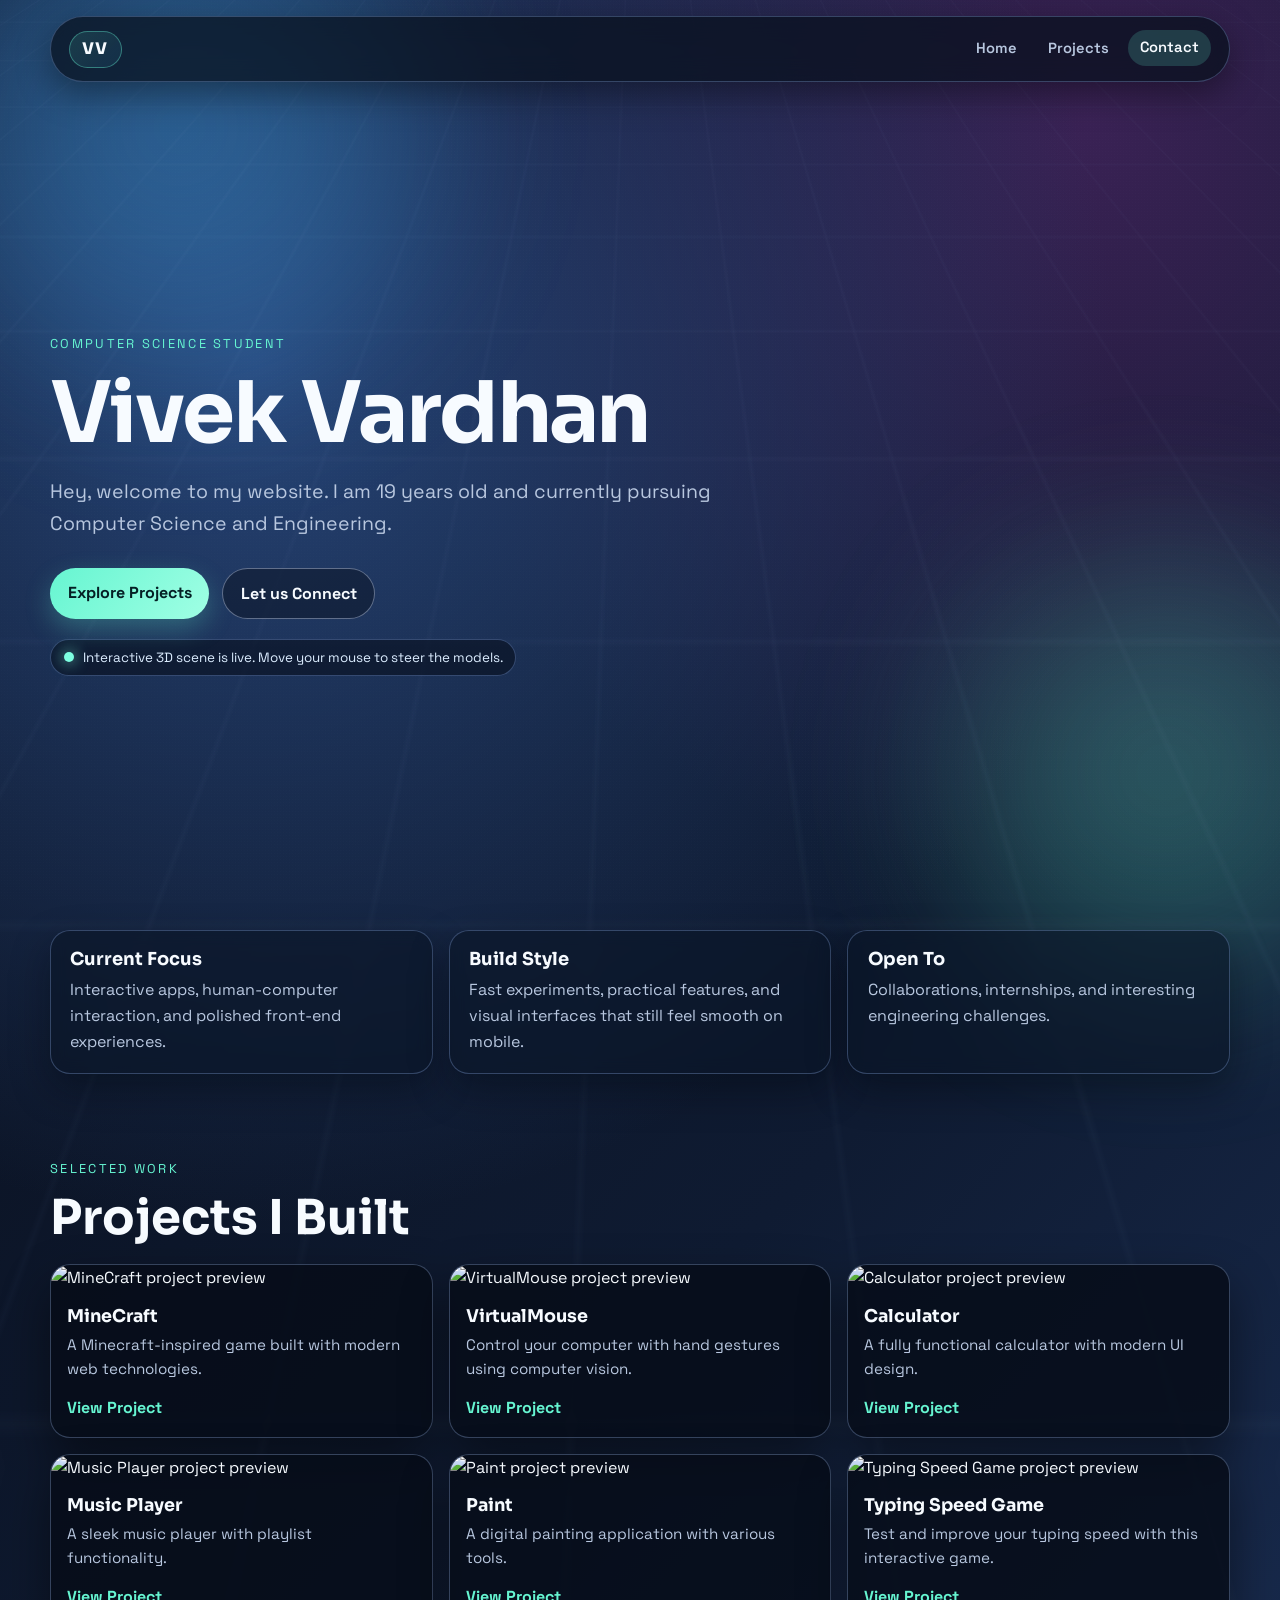
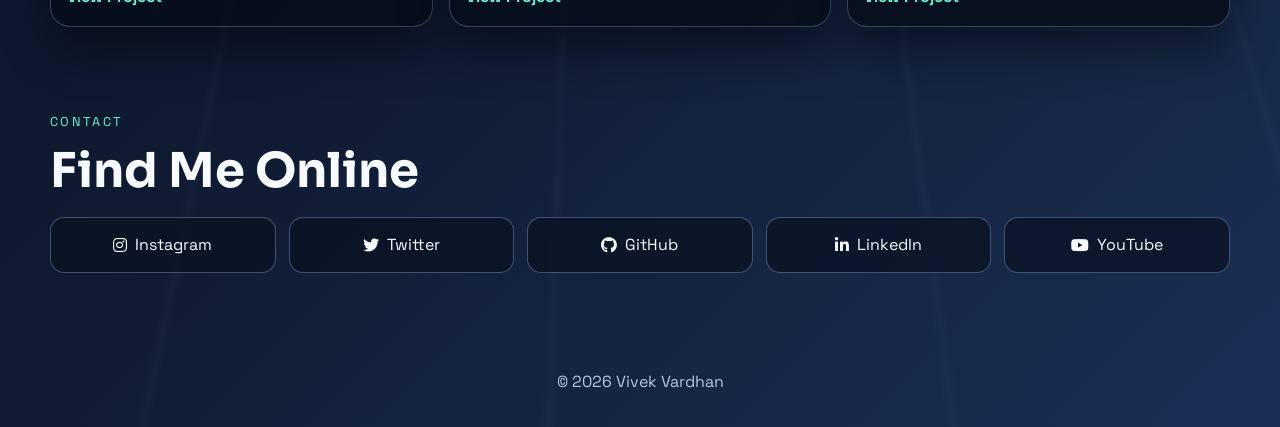
==== index.html @ bbdc84d4 "Add interactive 3D scene with Three.js and GLTF model integration - Included Three.js and GLTFLoader" ====
<!DOCTYPE html>
<html lang="en">
<head>
  <meta charset="utf-8">
  <meta name="viewport" content="width=device-width, initial-scale=1">
  <meta name="description" content="Vivek Vardhan - Computer Science student building creative software projects.">
  <meta name="keywords" content="Vivek Vardhan, portfolio, computer science, web projects">
  <meta name="author" content="Vivek Vardhan">
  <meta name="theme-color" content="#101726">
  <title>Vivek Vardhan | 3D Portfolio</title>

  <link rel="preconnect" href="https://fonts.googleapis.com">
  <link rel="preconnect" href="https://fonts.gstatic.com" crossorigin>
  <link href="https://fonts.googleapis.com/css2?family=Sora:wght@400;600;700;800&family=Space+Grotesk:wght@400;500;700&display=swap" rel="stylesheet">
  <link rel="stylesheet" href="https://use.fontawesome.com/releases/v5.13.0/css/all.css">
  <link href="style.css" rel="stylesheet" type="text/css">
  <script src="https://cdn.jsdelivr.net/npm/three@0.161.0/build/three.min.js" defer></script>
  <script src="https://cdn.jsdelivr.net/npm/three@0.161.0/examples/js/loaders/GLTFLoader.js" defer></script>
  <script src="script.js" defer></script>
</head>
<body>
  <canvas id="webgl-canvas" aria-hidden="true"></canvas>
  <div class="backdrop" aria-hidden="true">
    <div class="aurora aurora-a"></div>
    <div class="aurora aurora-b"></div>
    <div class="mesh"></div>
    <div class="noise"></div>
  </div>

  <header class="topbar" id="home">
    <a class="brand" href="#home">VV</a>
    <nav class="main-nav" aria-label="Primary">
      <a class="nav-link active" href="#home">Home</a>
      <a class="nav-link" href="#projects">Projects</a>
      <a class="nav-link" href="#contact">Contact</a>
    </nav>
  </header>

  <main>
    <section class="hero reveal" data-reveal>
      <div class="hero-text">
        <p class="eyebrow">Computer Science Student</p>
        <h1>Vivek Vardhan</h1>
        <p class="hero-copy">Hey, welcome to my website. I am 19 years old and currently pursuing Computer Science and Engineering.</p>
        <div class="hero-cta">
          <a href="#projects" class="btn btn-primary">Explore Projects</a>
          <a href="#contact" class="btn btn-ghost">Let us Connect</a>
        </div>
        <div class="scene-hint">
          <span class="hint-dot"></span>
          <p>Interactive 3D scene is live. Move your mouse to steer the models.</p>
        </div>
      </div>
    </section>

    <section class="spotlight reveal" data-reveal>
      <article class="glass stat" data-tilt>
        <h2>Current Focus</h2>
        <p>Interactive apps, human-computer interaction, and polished front-end experiences.</p>
      </article>
      <article class="glass stat" data-tilt>
        <h2>Build Style</h2>
        <p>Fast experiments, practical features, and visual interfaces that still feel smooth on mobile.</p>
      </article>
      <article class="glass stat" data-tilt>
        <h2>Open To</h2>
        <p>Collaborations, internships, and interesting engineering challenges.</p>
      </article>
    </section>

    <section class="projects-section reveal" id="projects" data-reveal>
      <div class="section-head">
        <p class="eyebrow">Selected Work</p>
        <h2>Projects I Built</h2>
      </div>

      <div class="project-grid">
        <article class="project-card" data-tilt>
          <img src="https://i.postimg.cc/cJ2LZQNL/RPUA39Z.jpg" alt="MineCraft project preview">
          <div class="project-meta">
            <h3>MineCraft</h3>
            <p>A Minecraft-inspired game built with modern web technologies.</p>
            <a href="https://drive.google.com/drive/folders/1SzOd8pVQLFT17tsWABDt6ClPUWjsCAh8?usp=drive_link" target="_blank" rel="noreferrer">View Project</a>
          </div>
        </article>

        <article class="project-card" data-tilt>
          <img src="https://i.postimg.cc/FzZvfSwc/RVH5DVS.jpg" alt="VirtualMouse project preview">
          <div class="project-meta">
            <h3>VirtualMouse</h3>
            <p>Control your computer with hand gestures using computer vision.</p>
            <a href="https://drive.google.com/drive/folders/1MQ4TiDSgq2kfjJIAR2n94shhoaCkwmHI" target="_blank" rel="noreferrer">View Project</a>
          </div>
        </article>

        <article class="project-card" data-tilt>
          <img src="https://i.postimg.cc/W3jT2j4h/35-359528-free-png-calculator-icon-android-lollipop-png-images.jpg" alt="Calculator project preview">
          <div class="project-meta">
            <h3>Calculator</h3>
            <p>A fully functional calculator with modern UI design.</p>
            <a href="https://calculator.vivekvardhan5.repl.co/" target="_blank" rel="noreferrer">View Project</a>
          </div>
        </article>

        <article class="project-card" data-tilt>
          <img src="https://i.postimg.cc/NfBfgsZm/RAF006H.webp" alt="Music Player project preview">
          <div class="project-meta">
            <h3>Music Player</h3>
            <p>A sleek music player with playlist functionality.</p>
            <a href="https://music-player.vivekvardhan5.repl.co/" target="_blank" rel="noreferrer">View Project</a>
          </div>
        </article>

        <article class="project-card" data-tilt>
          <img src="https://i.postimg.cc/3xM6M1Nw/metroui-paint-icon-10.pngp" alt="Paint project preview">
          <div class="project-meta">
            <h3>Paint</h3>
            <p>A digital painting application with various tools.</p>
            <a href="https://paint.vivekvardhan5.repl.co" target="_blank" rel="noreferrer">View Project</a>
          </div>
        </article>

        <article class="project-card" data-tilt>
          <img src="https://i.postimg.cc/C1bSgXNc/R9DK1DQ.png" alt="Typing Speed Game project preview">
          <div class="project-meta">
            <h3>Typing Speed Game</h3>
            <p>Test and improve your typing speed with this interactive game.</p>
            <a href="https://typing-speed-game.vivekvardhan5.repl.co" target="_blank" rel="noreferrer">View Project</a>
          </div>
        </article>
      </div>
    </section>

    <section class="contact-section reveal" id="contact" data-reveal>
      <div class="section-head">
        <p class="eyebrow">Contact</p>
        <h2>Find Me Online</h2>
      </div>
      <div class="contact-grid">
        <a class="contact-card" href="https://www.instagram.com/mr.vivekvardhan/" target="_blank" rel="noreferrer"><i class="fab fa-instagram"></i><span>Instagram</span></a>
        <a class="contact-card" href="https://twitter.com/vivekva33167334" target="_blank" rel="noreferrer"><i class="fab fa-twitter"></i><span>Twitter</span></a>
        <a class="contact-card" href="https://github.com/Thevivek012" target="_blank" rel="noreferrer"><i class="fab fa-github"></i><span>GitHub</span></a>
        <a class="contact-card" href="https://www.linkedin.com/in/vivek-vardhan-99b1b1203" target="_blank" rel="noreferrer"><i class="fab fa-linkedin-in"></i><span>LinkedIn</span></a>
        <a class="contact-card" href="https://drive.google.com/drive/folders/1DTV2L_iycZM-zMYpQsVkGyzpp66m71T" target="_blank" rel="noreferrer"><i class="fab fa-youtube"></i><span>YouTube</span></a>
      </div>
    </section>
  </main>

  <footer class="footer">© 2026 Vivek Vardhan</footer>
</body>
</html>
---- style.css ----
:root {
  --bg-0: #080d19;
  --bg-1: #0f1b32;
  --bg-2: #1b2f55;
  --ink-0: #f7fbff;
  --ink-1: #b8c7df;
  --accent-a: #66f5d1;
  --accent-b: #49b7ff;
  --glass: rgba(11, 22, 39, 0.62);
  --glass-border: rgba(146, 178, 237, 0.3);
  --maxw: 1180px;
}

* {
  margin: 0;
  padding: 0;
  box-sizing: border-box;
}

html {
  scroll-behavior: smooth;
}

body {
  min-height: 100vh;
  overflow-x: hidden;
  font-family: 'Space Grotesk', sans-serif;
  color: var(--ink-0);
  line-height: 1.6;
  background: radial-gradient(circle at 20% 18%, #274578 0%, transparent 44%),
    radial-gradient(circle at 85% 6%, #3a2255 0%, transparent 35%),
    linear-gradient(135deg, var(--bg-0), var(--bg-1) 60%, var(--bg-2));
}

#webgl-canvas {
  position: fixed;
  inset: 0;
  width: 100%;
  height: 100%;
  z-index: -1;
  opacity: 0.72;
  pointer-events: none;
}

.backdrop {
  position: fixed;
  inset: 0;
  z-index: -2;
  pointer-events: none;
}

.aurora {
  position: absolute;
  border-radius: 50%;
  filter: blur(72px);
  opacity: 0.52;
  animation: drift 12s ease-in-out infinite alternate;
}

.aurora-a {
  width: 44vw;
  height: 44vw;
  top: -12vw;
  left: -8vw;
  background: radial-gradient(circle, rgba(73, 183, 255, 0.74), rgba(73, 183, 255, 0));
}

.aurora-b {
  width: 40vw;
  height: 40vw;
  right: -11vw;
  bottom: -10vw;
  background: radial-gradient(circle, rgba(102, 245, 209, 0.63), rgba(102, 245, 209, 0));
  animation-delay: 2.4s;
}

.mesh {
  position: absolute;
  inset: 0;
  opacity: 0.3;
  background-image: linear-gradient(rgba(168, 194, 241, 0.08) 1px, transparent 1px),
    linear-gradient(90deg, rgba(168, 194, 241, 0.08) 1px, transparent 1px);
  background-size: 42px 42px;
  transform: perspective(700px) rotateX(61deg) translateY(-17vh) scale(1.55);
  transform-origin: top;
}

.noise {
  position: absolute;
  inset: 0;
  opacity: 0.14;
  mix-blend-mode: soft-light;
  background-image: radial-gradient(rgba(255, 255, 255, 0.08) 0.5px, transparent 0.5px);
  background-size: 3px 3px;
}

main,
.topbar,
.footer {
  width: min(var(--maxw), calc(100% - 2.4rem));
  margin-inline: auto;
}

.topbar {
  position: sticky;
  top: 0.95rem;
  z-index: 12;
  margin-top: 1rem;
  padding: 0.85rem 1.1rem;
  border-radius: 999px;
  display: flex;
  align-items: center;
  justify-content: space-between;
  border: 1px solid var(--glass-border);
  background: rgba(8, 16, 29, 0.72);
  backdrop-filter: blur(12px);
  box-shadow: 0 12px 34px rgba(0, 0, 0, 0.38);
}

.brand {
  text-decoration: none;
  color: var(--ink-0);
  font-family: 'Sora', sans-serif;
  font-weight: 800;
  letter-spacing: 0.06em;
  border-radius: 999px;
  border: 1px solid rgba(102, 245, 209, 0.38);
  padding: 0.3rem 0.8rem;
  background: linear-gradient(135deg, rgba(102, 245, 209, 0.14), rgba(73, 183, 255, 0.08));
}

.main-nav {
  display: flex;
  gap: 0.45rem;
}

.nav-link {
  text-decoration: none;
  color: var(--ink-1);
  font-weight: 600;
  font-size: 0.92rem;
  border-radius: 999px;
  padding: 0.4rem 0.75rem;
  transition: background 220ms ease, color 220ms ease, transform 220ms ease;
}

.nav-link:hover,
.nav-link.active {
  color: var(--ink-0);
  background: rgba(102, 245, 209, 0.18);
  transform: translateY(-1px);
}

main {
  padding-top: 3.3rem;
}

.hero {
  min-height: calc(90vh - 70px);
  display: grid;
  align-items: center;
  grid-template-columns: 1fr;
}

.hero-text {
  max-width: 760px;
  position: relative;
  z-index: 2;
}

.eyebrow {
  margin-bottom: 0.8rem;
  font-size: 0.8rem;
  letter-spacing: 0.18em;
  text-transform: uppercase;
  color: var(--accent-a);
}

h1,
h2,
h3 {
  line-height: 1.1;
  font-family: 'Sora', sans-serif;
}

h1 {
  font-size: clamp(2.5rem, 8vw, 5.3rem);
  letter-spacing: -0.03em;
  margin-bottom: 1rem;
  text-wrap: balance;
}

.hero-copy {
  color: var(--ink-1);
  font-size: clamp(1rem, 2.3vw, 1.22rem);
  max-width: 55ch;
}

.hero-cta {
  margin-top: 1.8rem;
  display: flex;
  flex-wrap: wrap;
  gap: 0.8rem;
}

.btn {
  text-decoration: none;
  font-weight: 700;
  border-radius: 999px;
  padding: 0.75rem 1.1rem;
  transition: transform 200ms ease, box-shadow 200ms ease;
}

.btn-primary {
  color: #041f24;
  background: linear-gradient(130deg, var(--accent-a), #a0ffe4);
  box-shadow: 0 10px 26px rgba(102, 245, 209, 0.26);
}

.btn-ghost {
  color: var(--ink-0);
  border: 1px solid rgba(188, 202, 228, 0.45);
  background: rgba(16, 28, 49, 0.66);
}

.btn:hover {
  transform: translateY(-2px);
}

.scene-hint {
  margin-top: 1.2rem;
  width: fit-content;
  display: flex;
  align-items: center;
  gap: 0.55rem;
  border-radius: 999px;
  padding: 0.45rem 0.8rem;
  color: #dcedff;
  font-size: 0.84rem;
  border: 1px solid rgba(123, 157, 222, 0.36);
  background: rgba(8, 17, 32, 0.64);
}

.hint-dot {
  width: 10px;
  height: 10px;
  border-radius: 50%;
  background: #7dffe1;
  box-shadow: 0 0 15px #7dffe1;
  animation: pulse-dot 1.5s ease-in-out infinite;
}

.spotlight {
  margin-top: 3.4rem;
  display: grid;
  grid-template-columns: repeat(3, minmax(0, 1fr));
  gap: 1rem;
}

.glass {
  border-radius: 20px;
  border: 1px solid var(--glass-border);
  background: var(--glass);
  backdrop-filter: blur(8px);
  box-shadow: 0 16px 38px rgba(1, 6, 14, 0.42);
}

.stat {
  padding: 1.2rem;
  transform-style: preserve-3d;
}

.stat h2 {
  font-size: 1.12rem;
  margin-bottom: 0.5rem;
}

.stat p {
  color: var(--ink-1);
}

.projects-section,
.contact-section {
  margin-top: 5.3rem;
}

.section-head h2 {
  margin-bottom: 1.2rem;
  font-size: clamp(2rem, 5vw, 3rem);
}

.project-grid {
  display: grid;
  grid-template-columns: repeat(3, minmax(0, 1fr));
  gap: 1rem;
}

.project-card {
  position: relative;
  overflow: hidden;
  border-radius: 20px;
  background: rgba(7, 13, 24, 0.84);
  border: 1px solid rgba(164, 191, 243, 0.3);
  box-shadow: 0 22px 48px rgba(0, 0, 0, 0.46);
  transform-style: preserve-3d;
  transition: transform 260ms ease, box-shadow 260ms ease, border-color 260ms ease;
}

.project-card:hover {
  border-color: rgba(102, 245, 209, 0.45);
  box-shadow: 0 28px 62px rgba(0, 0, 0, 0.52);
}

.project-card img {
  width: 100%;
  height: 170px;
  object-fit: cover;
}

.project-meta {
  padding: 1rem;
}

.project-meta h3 {
  margin-bottom: 0.4rem;
  font-size: 1.1rem;
}

.project-meta p {
  margin-bottom: 0.85rem;
  font-size: 0.95rem;
  color: var(--ink-1);
}

.project-meta a {
  text-decoration: none;
  color: var(--accent-a);
  font-weight: 700;
}

.project-meta a:hover {
  color: #b2ffec;
}

.contact-grid {
  display: grid;
  grid-template-columns: repeat(5, minmax(0, 1fr));
  gap: 0.8rem;
}

.contact-card {
  text-decoration: none;
  color: var(--ink-0);
  border-radius: 14px;
  padding: 0.9rem 0.6rem;
  border: 1px solid rgba(145, 172, 224, 0.4);
  background: rgba(10, 18, 33, 0.74);
  display: flex;
  align-items: center;
  justify-content: center;
  gap: 0.5rem;
  transition: transform 220ms ease, background 220ms ease;
}

.contact-card:hover {
  transform: translateY(-3px);
  background: rgba(14, 25, 45, 0.95);
}

.footer {
  margin-top: 4rem;
  padding: 2rem 0;
  text-align: center;
  color: var(--ink-1);
}

.reveal {
  opacity: 0;
  transform: translateY(24px);
}

.reveal.visible {
  opacity: 1;
  transform: translateY(0);
  transition: opacity 700ms ease, transform 700ms ease;
}

@keyframes drift {
  from {
    transform: translate3d(0, 0, 0) scale(1);
  }
  to {
    transform: translate3d(2vw, -1.5vw, 0) scale(1.12);
  }
}

@keyframes pulse-dot {
  0%,
  100% {
    transform: scale(1);
    opacity: 1;
  }
  50% {
    transform: scale(1.2);
    opacity: 0.7;
  }
}

@media (max-width: 1024px) {
  .hero {
    min-height: auto;
  }

  .spotlight {
    grid-template-columns: 1fr;
  }

  .project-grid {
    grid-template-columns: repeat(2, minmax(0, 1fr));
  }

  .contact-grid {
    grid-template-columns: repeat(3, minmax(0, 1fr));
  }
}

@media (max-width: 640px) {
  .topbar {
    border-radius: 18px;
    flex-direction: column;
    gap: 0.7rem;
  }

  main,
  .topbar,
  .footer {
    width: min(var(--maxw), calc(100% - 1.3rem));
  }

  .hero {
    padding-top: 0.4rem;
  }

  .scene-hint {
    width: 100%;
    border-radius: 14px;
  }

  .hero-cta {
    width: 100%;
  }

  .btn {
    width: 100%;
    text-align: center;
  }

  .project-grid {
    grid-template-columns: 1fr;
  }

  .contact-grid {
    grid-template-columns: repeat(2, minmax(0, 1fr));
  }
}

@media (prefers-reduced-motion: reduce) {
  *,
  *::before,
  *::after {
    animation: none !important;
    transition: none !important;
    scroll-behavior: auto !important;
  }

  #webgl-canvas {
    display: none;
  }
}
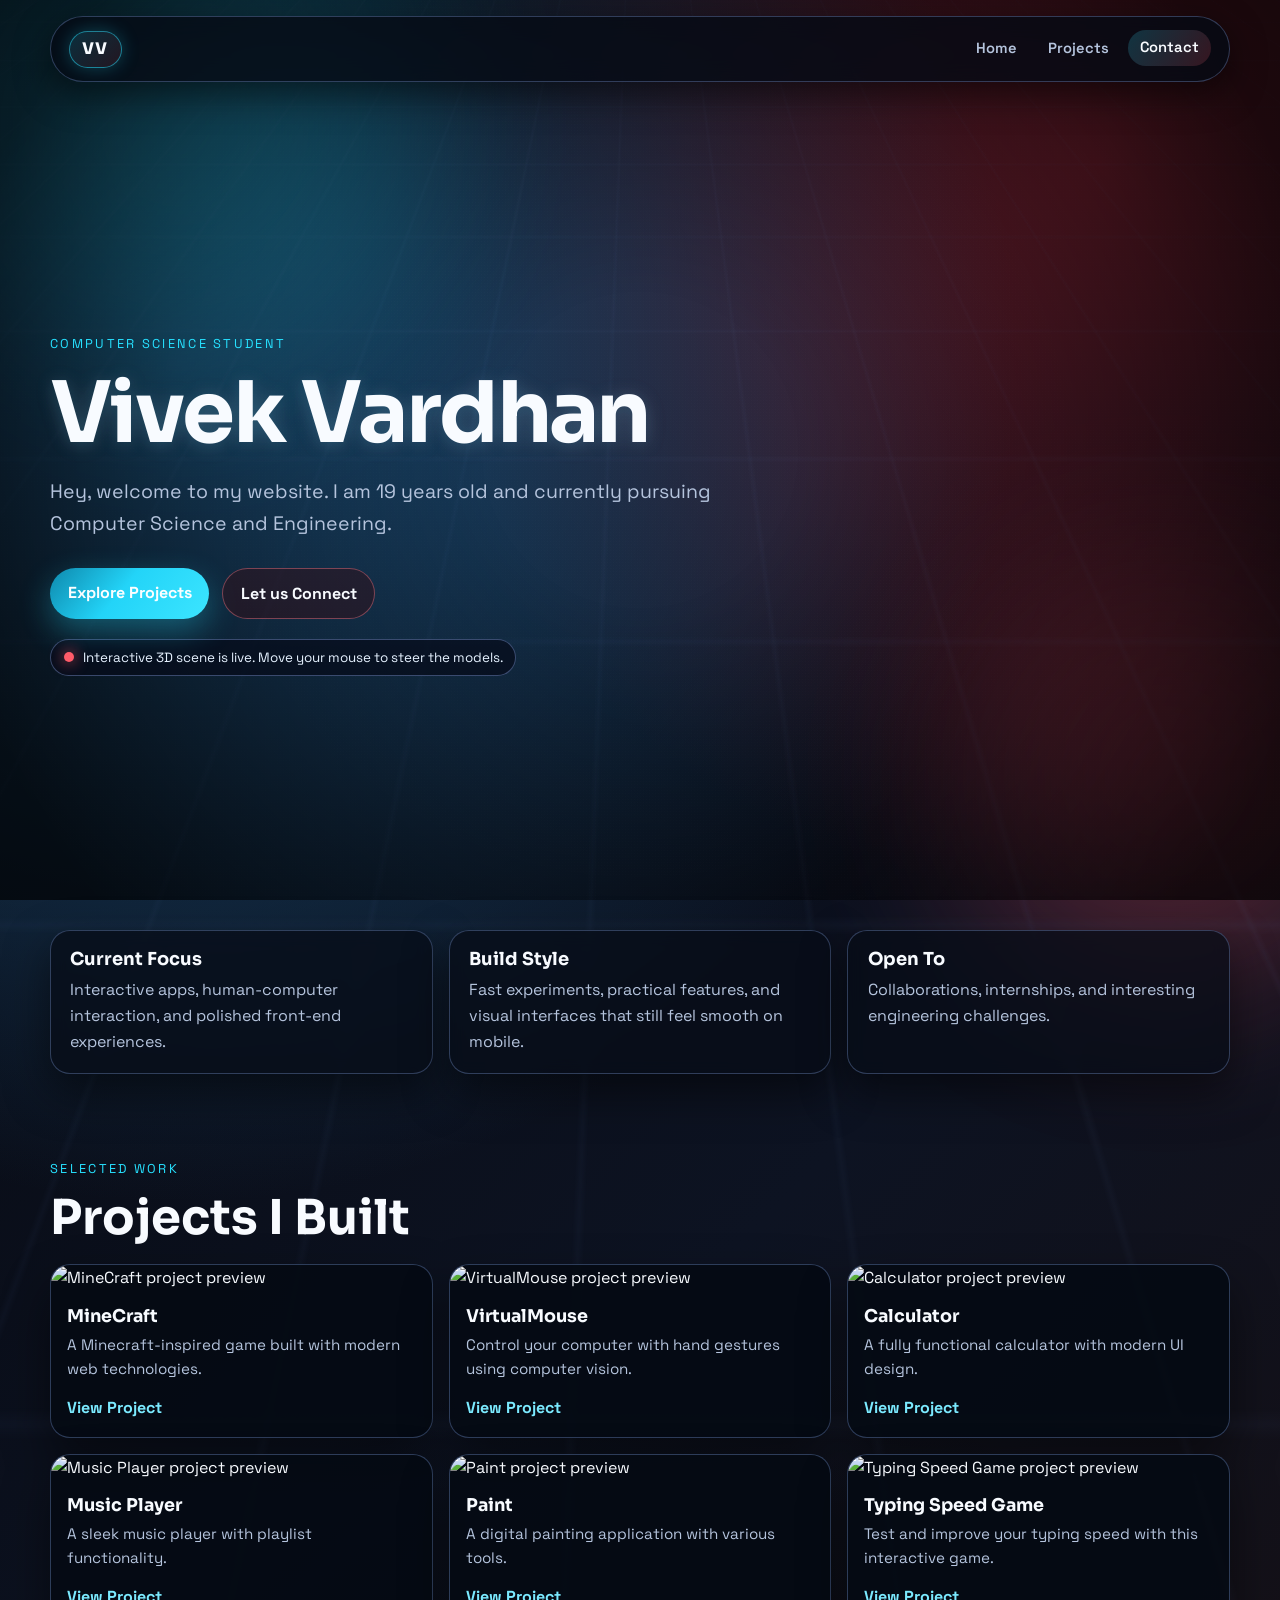
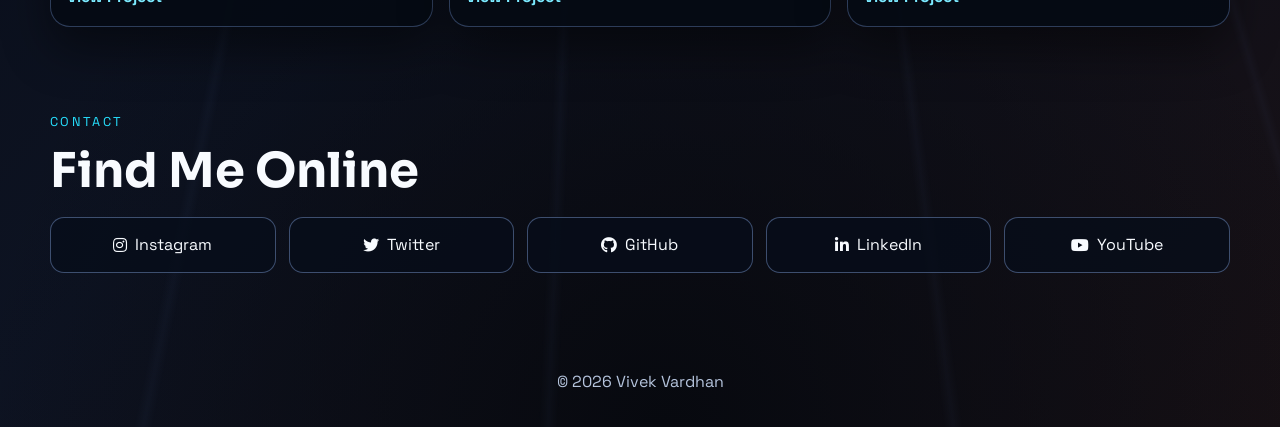
==== commit b5920a1f: "Update title in index.html" ====
--- a/index.html
+++ b/index.html
@@ -7,7 +7,7 @@
   <meta name="keywords" content="Vivek Vardhan, portfolio, computer science, web projects">
   <meta name="author" content="Vivek Vardhan">
   <meta name="theme-color" content="#101726">
-  <title>Vivek Vardhan | 3D Portfolio</title>
+  <title>Vivek Vardhan </title>
 
   <link rel="preconnect" href="https://fonts.googleapis.com">
   <link rel="preconnect" href="https://fonts.gstatic.com" crossorigin>
--- a/style.css
+++ b/style.css
@@ -1,13 +1,13 @@
 :root {
-  --bg-0: #080d19;
-  --bg-1: #0f1b32;
-  --bg-2: #1b2f55;
-  --ink-0: #f7fbff;
-  --ink-1: #b8c7df;
-  --accent-a: #66f5d1;
-  --accent-b: #49b7ff;
-  --glass: rgba(11, 22, 39, 0.62);
-  --glass-border: rgba(146, 178, 237, 0.3);
+  --bg-0: #05070d;
+  --bg-1: #0d1322;
+  --bg-2: #171014;
+  --ink-0: #f8fbff;
+  --ink-1: #b5c4dd;
+  --accent-a: #27e1ff;
+  --accent-b: #ff4d5e;
+  --glass: rgba(8, 13, 24, 0.74);
+  --glass-border: rgba(126, 155, 216, 0.34);
   --maxw: 1180px;
 }
 
@@ -27,8 +27,9 @@
   font-family: 'Space Grotesk', sans-serif;
   color: var(--ink-0);
   line-height: 1.6;
-  background: radial-gradient(circle at 20% 18%, #274578 0%, transparent 44%),
-    radial-gradient(circle at 85% 6%, #3a2255 0%, transparent 35%),
+  background: radial-gradient(circle at 14% 18%, #1d4f78 0%, transparent 42%),
+    radial-gradient(circle at 86% 8%, #6f1e2d 0%, transparent 34%),
+    radial-gradient(circle at 52% 100%, #07090f 0%, transparent 32%),
     linear-gradient(135deg, var(--bg-0), var(--bg-1) 60%, var(--bg-2));
 }
 
@@ -38,7 +39,7 @@
   width: 100%;
   height: 100%;
   z-index: -1;
-  opacity: 0.72;
+  opacity: 0.84;
   pointer-events: none;
 }
 
@@ -62,7 +63,7 @@
   height: 44vw;
   top: -12vw;
   left: -8vw;
-  background: radial-gradient(circle, rgba(73, 183, 255, 0.74), rgba(73, 183, 255, 0));
+  background: radial-gradient(circle, rgba(39, 225, 255, 0.8), rgba(39, 225, 255, 0));
 }
 
 .aurora-b {
@@ -70,19 +71,26 @@
   height: 40vw;
   right: -11vw;
   bottom: -10vw;
-  background: radial-gradient(circle, rgba(102, 245, 209, 0.63), rgba(102, 245, 209, 0));
+  background: radial-gradient(circle, rgba(255, 77, 94, 0.7), rgba(255, 77, 94, 0));
   animation-delay: 2.4s;
 }
 
 .mesh {
   position: absolute;
   inset: 0;
-  opacity: 0.3;
-  background-image: linear-gradient(rgba(168, 194, 241, 0.08) 1px, transparent 1px),
-    linear-gradient(90deg, rgba(168, 194, 241, 0.08) 1px, transparent 1px);
+  opacity: 0.36;
+  background-image: linear-gradient(rgba(107, 143, 209, 0.1) 1px, transparent 1px),
+    linear-gradient(90deg, rgba(107, 143, 209, 0.1) 1px, transparent 1px);
   background-size: 42px 42px;
   transform: perspective(700px) rotateX(61deg) translateY(-17vh) scale(1.55);
   transform-origin: top;
+}
+
+.backdrop::after {
+  content: '';
+  position: absolute;
+  inset: 0;
+  background: radial-gradient(circle, transparent 20%, rgba(0, 0, 0, 0.68) 90%);
 }
 
 .noise {
@@ -112,9 +120,9 @@
   align-items: center;
   justify-content: space-between;
   border: 1px solid var(--glass-border);
-  background: rgba(8, 16, 29, 0.72);
+  background: rgba(6, 11, 20, 0.8);
   backdrop-filter: blur(12px);
-  box-shadow: 0 12px 34px rgba(0, 0, 0, 0.38);
+  box-shadow: 0 12px 34px rgba(0, 0, 0, 0.5);
 }
 
 .brand {
@@ -124,9 +132,10 @@
   font-weight: 800;
   letter-spacing: 0.06em;
   border-radius: 999px;
-  border: 1px solid rgba(102, 245, 209, 0.38);
+  border: 1px solid rgba(39, 225, 255, 0.5);
   padding: 0.3rem 0.8rem;
-  background: linear-gradient(135deg, rgba(102, 245, 209, 0.14), rgba(73, 183, 255, 0.08));
+  background: linear-gradient(135deg, rgba(39, 225, 255, 0.16), rgba(255, 77, 94, 0.12));
+  box-shadow: 0 0 18px rgba(39, 225, 255, 0.25);
 }
 
 .main-nav {
@@ -147,7 +156,7 @@
 .nav-link:hover,
 .nav-link.active {
   color: var(--ink-0);
-  background: rgba(102, 245, 209, 0.18);
+  background: linear-gradient(120deg, rgba(39, 225, 255, 0.2), rgba(255, 77, 94, 0.18));
   transform: translateY(-1px);
 }
 
@@ -188,6 +197,7 @@
   letter-spacing: -0.03em;
   margin-bottom: 1rem;
   text-wrap: balance;
+  text-shadow: 0 2px 18px rgba(39, 225, 255, 0.2), 0 2px 22px rgba(255, 77, 94, 0.14);
 }
 
 .hero-copy {
@@ -212,19 +222,19 @@
 }
 
 .btn-primary {
-  color: #041f24;
-  background: linear-gradient(130deg, var(--accent-a), #a0ffe4);
-  box-shadow: 0 10px 26px rgba(102, 245, 209, 0.26);
+  color: #fbfeff;
+  background: linear-gradient(130deg, #0e89ad, #23d4f8 45%, #3ce5ff);
+  box-shadow: 0 12px 32px rgba(39, 225, 255, 0.32);
 }
 
 .btn-ghost {
   color: var(--ink-0);
-  border: 1px solid rgba(188, 202, 228, 0.45);
-  background: rgba(16, 28, 49, 0.66);
+  border: 1px solid rgba(255, 122, 136, 0.42);
+  background: rgba(55, 12, 20, 0.44);
 }
 
 .btn:hover {
-  transform: translateY(-2px);
+  transform: translateY(-2px) scale(1.02);
 }
 
 .scene-hint {
@@ -235,18 +245,18 @@
   gap: 0.55rem;
   border-radius: 999px;
   padding: 0.45rem 0.8rem;
-  color: #dcedff;
+  color: #e6f2ff;
   font-size: 0.84rem;
-  border: 1px solid rgba(123, 157, 222, 0.36);
-  background: rgba(8, 17, 32, 0.64);
+  border: 1px solid rgba(143, 169, 236, 0.38);
+  background: rgba(6, 12, 26, 0.74);
 }
 
 .hint-dot {
   width: 10px;
   height: 10px;
   border-radius: 50%;
-  background: #7dffe1;
-  box-shadow: 0 0 15px #7dffe1;
+  background: #ff5b69;
+  box-shadow: 0 0 15px #ff5b69;
   animation: pulse-dot 1.5s ease-in-out infinite;
 }
 
@@ -262,7 +272,7 @@
   border: 1px solid var(--glass-border);
   background: var(--glass);
   backdrop-filter: blur(8px);
-  box-shadow: 0 16px 38px rgba(1, 6, 14, 0.42);
+  box-shadow: 0 18px 44px rgba(0, 0, 0, 0.5);
 }
 
 .stat {
@@ -299,16 +309,29 @@
   position: relative;
   overflow: hidden;
   border-radius: 20px;
-  background: rgba(7, 13, 24, 0.84);
-  border: 1px solid rgba(164, 191, 243, 0.3);
+  background: rgba(5, 10, 19, 0.9);
+  border: 1px solid rgba(122, 154, 220, 0.35);
   box-shadow: 0 22px 48px rgba(0, 0, 0, 0.46);
   transform-style: preserve-3d;
   transition: transform 260ms ease, box-shadow 260ms ease, border-color 260ms ease;
 }
 
+.project-card::before {
+  content: '';
+  position: absolute;
+  inset: 0;
+  background: linear-gradient(120deg, transparent 25%, rgba(39, 225, 255, 0.18) 45%, transparent 62%);
+  transform: translateX(-140%);
+  pointer-events: none;
+}
+
 .project-card:hover {
-  border-color: rgba(102, 245, 209, 0.45);
-  box-shadow: 0 28px 62px rgba(0, 0, 0, 0.52);
+  border-color: rgba(39, 225, 255, 0.55);
+  box-shadow: 0 30px 70px rgba(0, 0, 0, 0.6), 0 0 26px rgba(39, 225, 255, 0.14);
+}
+
+.project-card:hover::before {
+  animation: sweep 900ms ease-out;
 }
 
 .project-card img {
@@ -334,12 +357,12 @@
 
 .project-meta a {
   text-decoration: none;
-  color: var(--accent-a);
+  color: #7beaff;
   font-weight: 700;
 }
 
 .project-meta a:hover {
-  color: #b2ffec;
+  color: #c7f7ff;
 }
 
 .contact-grid {
@@ -353,8 +376,8 @@
   color: var(--ink-0);
   border-radius: 14px;
   padding: 0.9rem 0.6rem;
-  border: 1px solid rgba(145, 172, 224, 0.4);
-  background: rgba(10, 18, 33, 0.74);
+  border: 1px solid rgba(131, 161, 222, 0.44);
+  background: rgba(7, 14, 26, 0.78);
   display: flex;
   align-items: center;
   justify-content: center;
@@ -363,8 +386,8 @@
 }
 
 .contact-card:hover {
-  transform: translateY(-3px);
-  background: rgba(14, 25, 45, 0.95);
+  transform: translateY(-3px) scale(1.02);
+  background: linear-gradient(120deg, rgba(10, 18, 35, 0.96), rgba(43, 12, 20, 0.9));
 }
 
 .footer {
@@ -390,7 +413,16 @@
     transform: translate3d(0, 0, 0) scale(1);
   }
   to {
-    transform: translate3d(2vw, -1.5vw, 0) scale(1.12);
+    transform: translate3d(3vw, -2vw, 0) scale(1.18);
+  }
+}
+
+@keyframes sweep {
+  from {
+    transform: translateX(-140%);
+  }
+  to {
+    transform: translateX(180%);
   }
 }
 
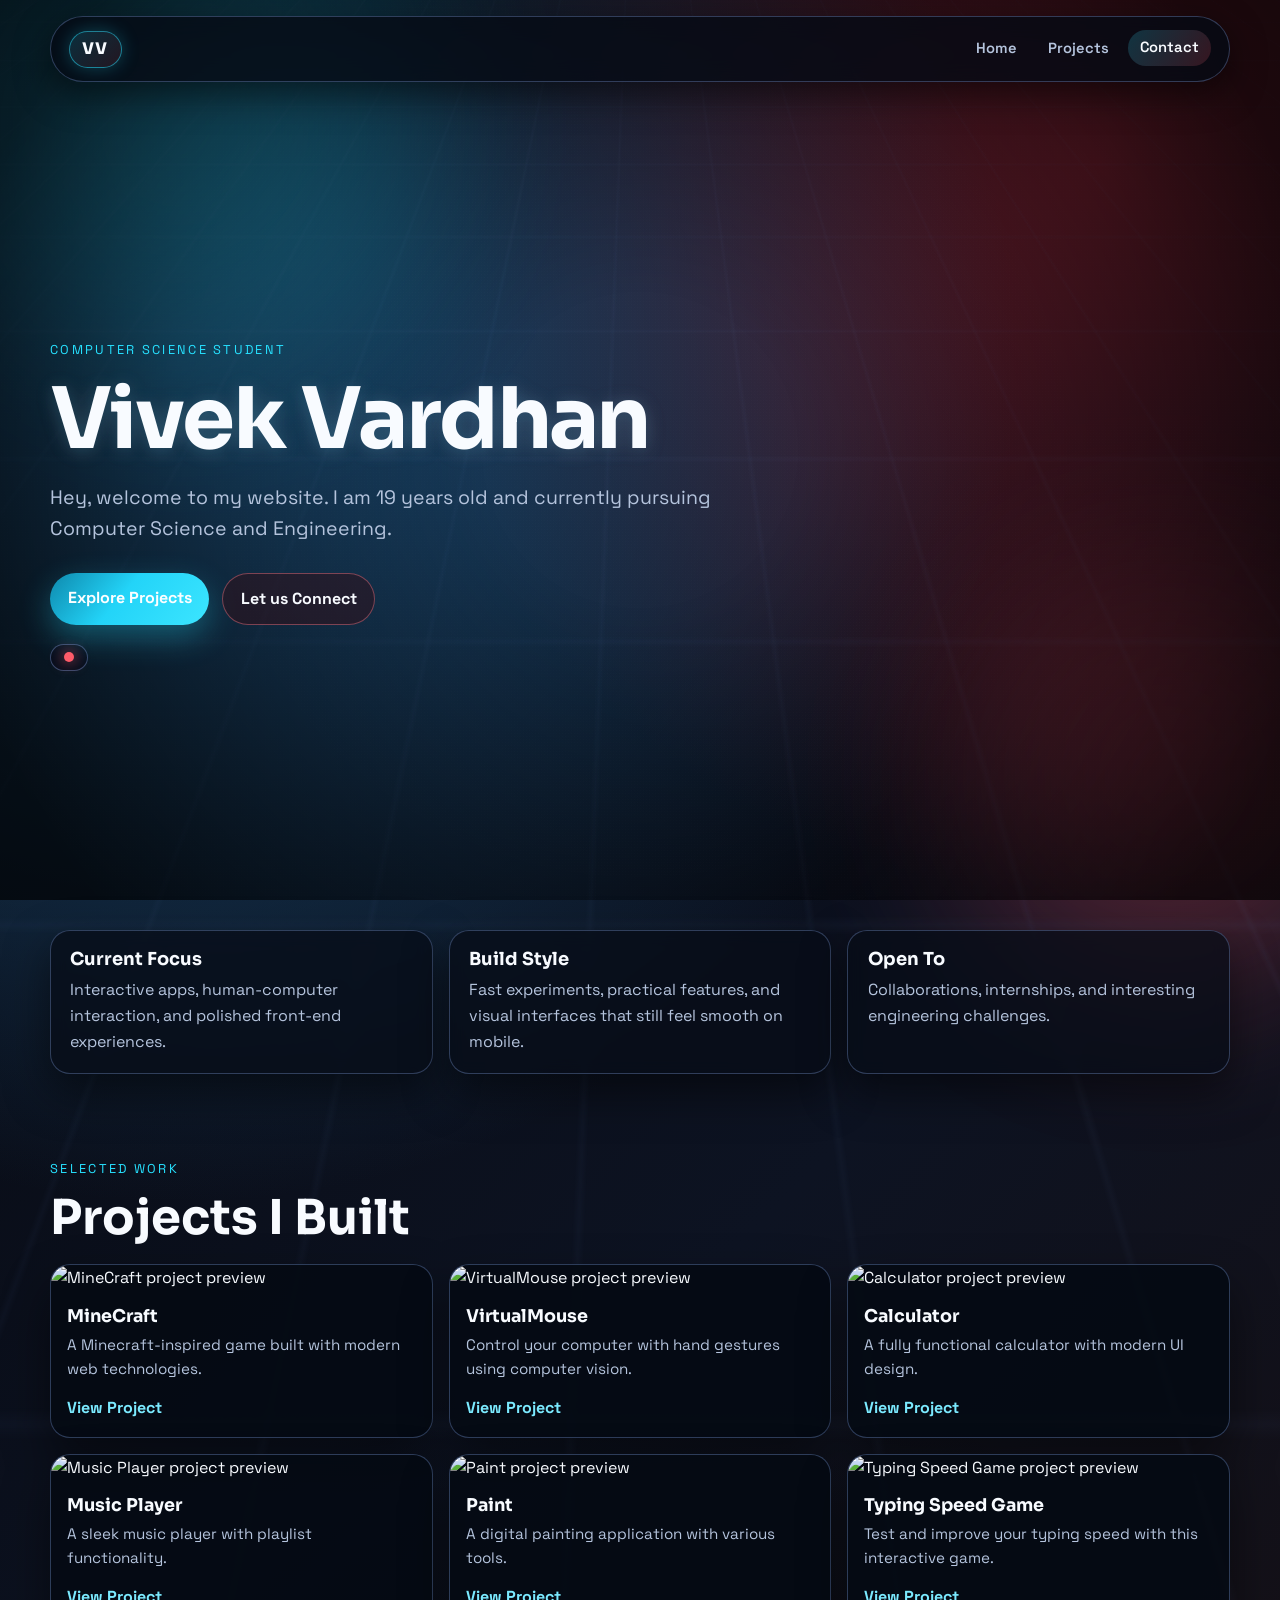
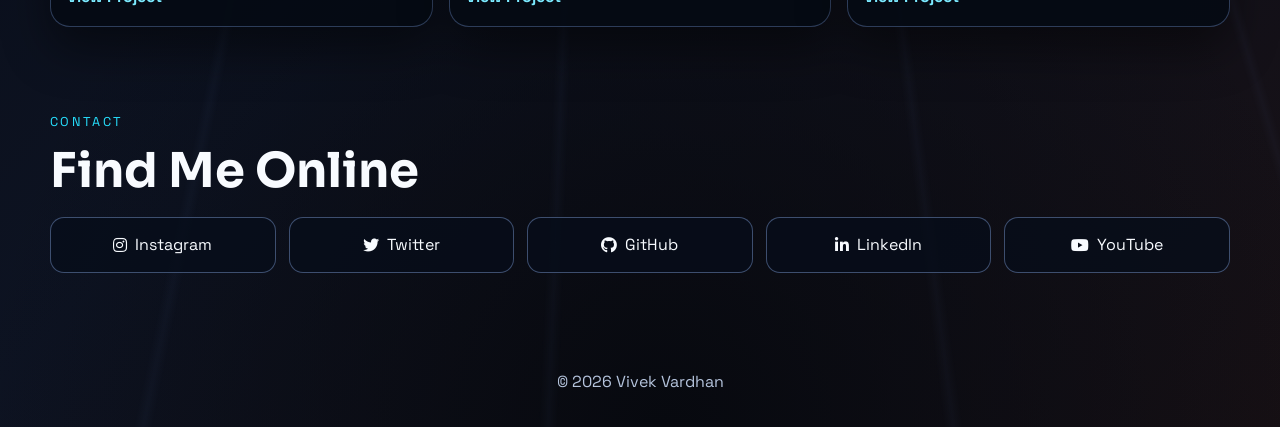
==== commit cd957f21: "Change YouTube link in contact section Updated YouTube link to a new Google Drive folder." ====
--- a/index.html
+++ b/index.html
@@ -48,7 +48,6 @@
         </div>
         <div class="scene-hint">
           <span class="hint-dot"></span>
-          <p>Interactive 3D scene is live. Move your mouse to steer the models.</p>
         </div>
       </div>
     </section>
@@ -141,7 +140,7 @@
         <a class="contact-card" href="https://twitter.com/vivekva33167334" target="_blank" rel="noreferrer"><i class="fab fa-twitter"></i><span>Twitter</span></a>
         <a class="contact-card" href="https://github.com/Thevivek012" target="_blank" rel="noreferrer"><i class="fab fa-github"></i><span>GitHub</span></a>
         <a class="contact-card" href="https://www.linkedin.com/in/vivek-vardhan-99b1b1203" target="_blank" rel="noreferrer"><i class="fab fa-linkedin-in"></i><span>LinkedIn</span></a>
-        <a class="contact-card" href="https://drive.google.com/drive/folders/1DTV2L_iycZM-zMYpQsVkGyzpp66m71T" target="_blank" rel="noreferrer"><i class="fab fa-youtube"></i><span>YouTube</span></a>
+        <a class="contact-card" href="https://drive.google.com/drive/folders/1uBp9HCMMPTpdvZip_zsNlC4XJo3OvOJ3?usp=drive_link" target="_blank" rel="noreferrer"><i class="fab fa-youtube"></i><span>YouTube</span></a>
       </div>
     </section>
   </main>
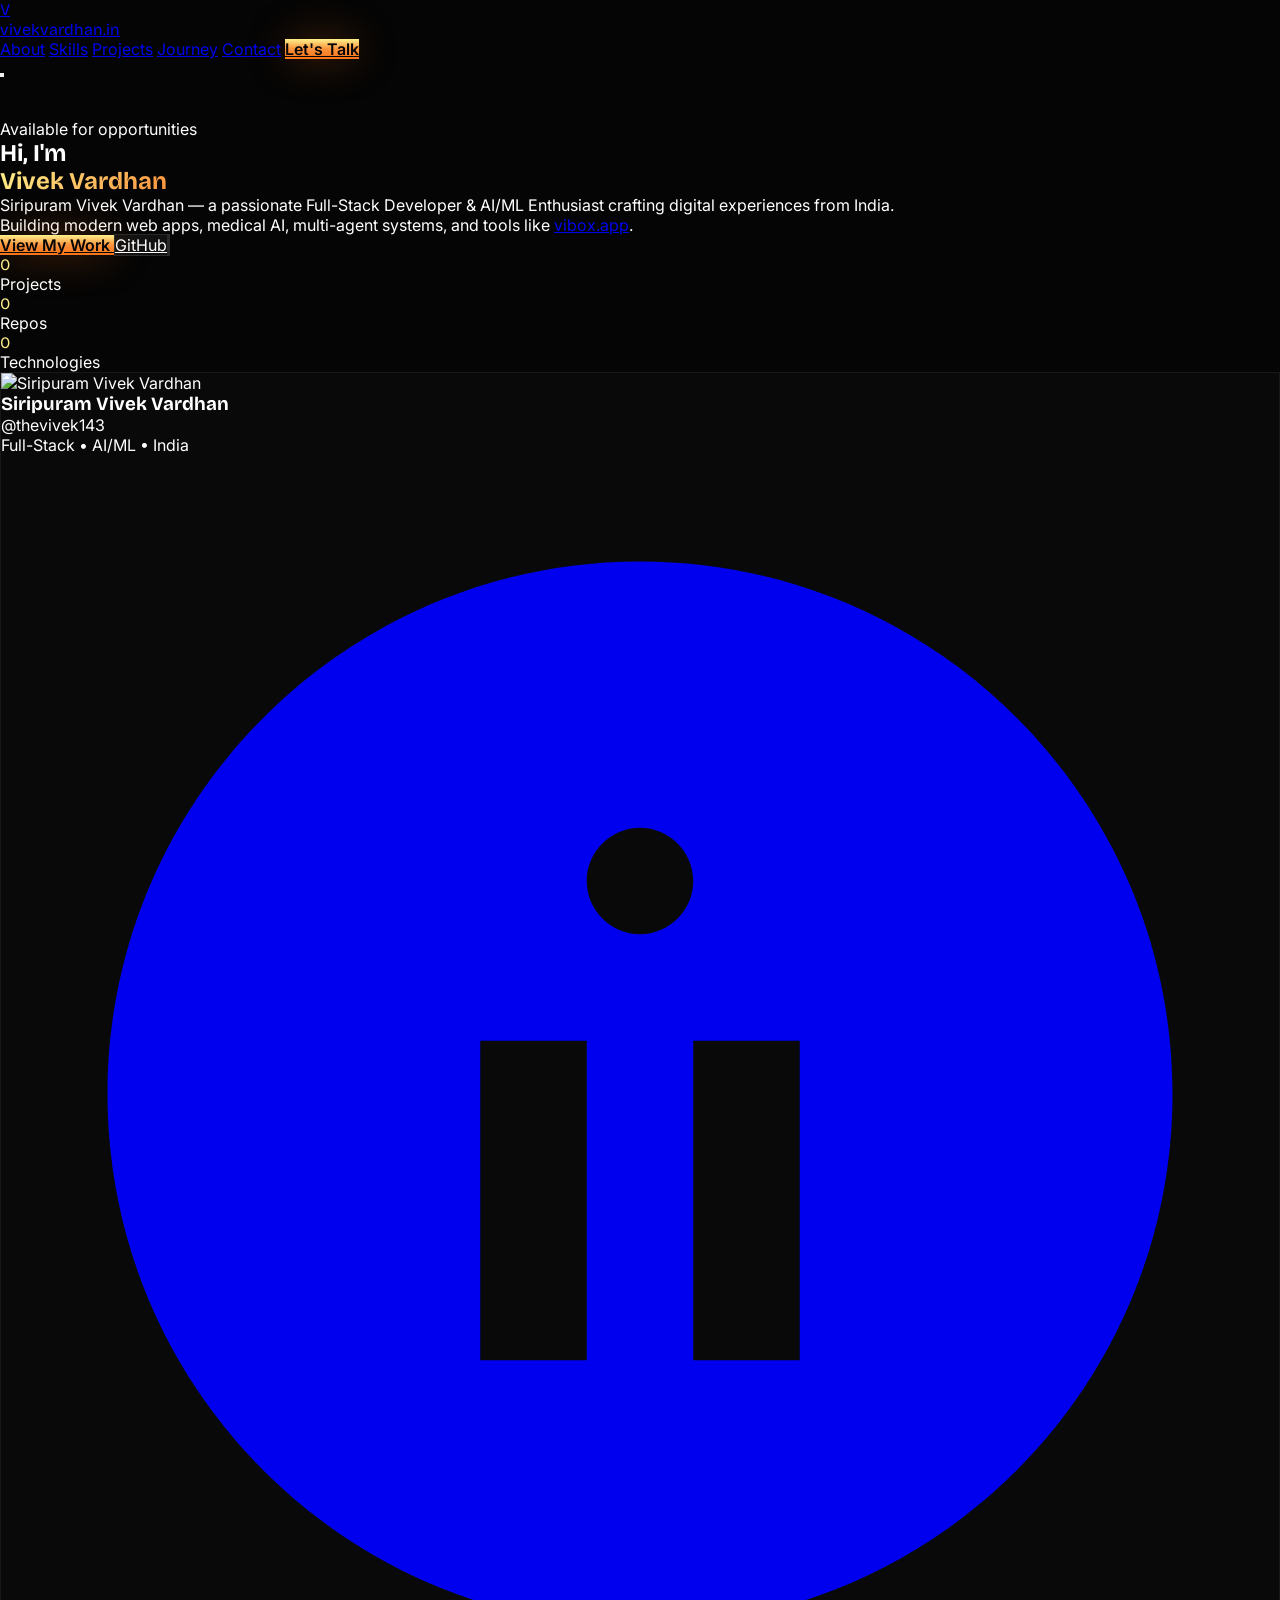
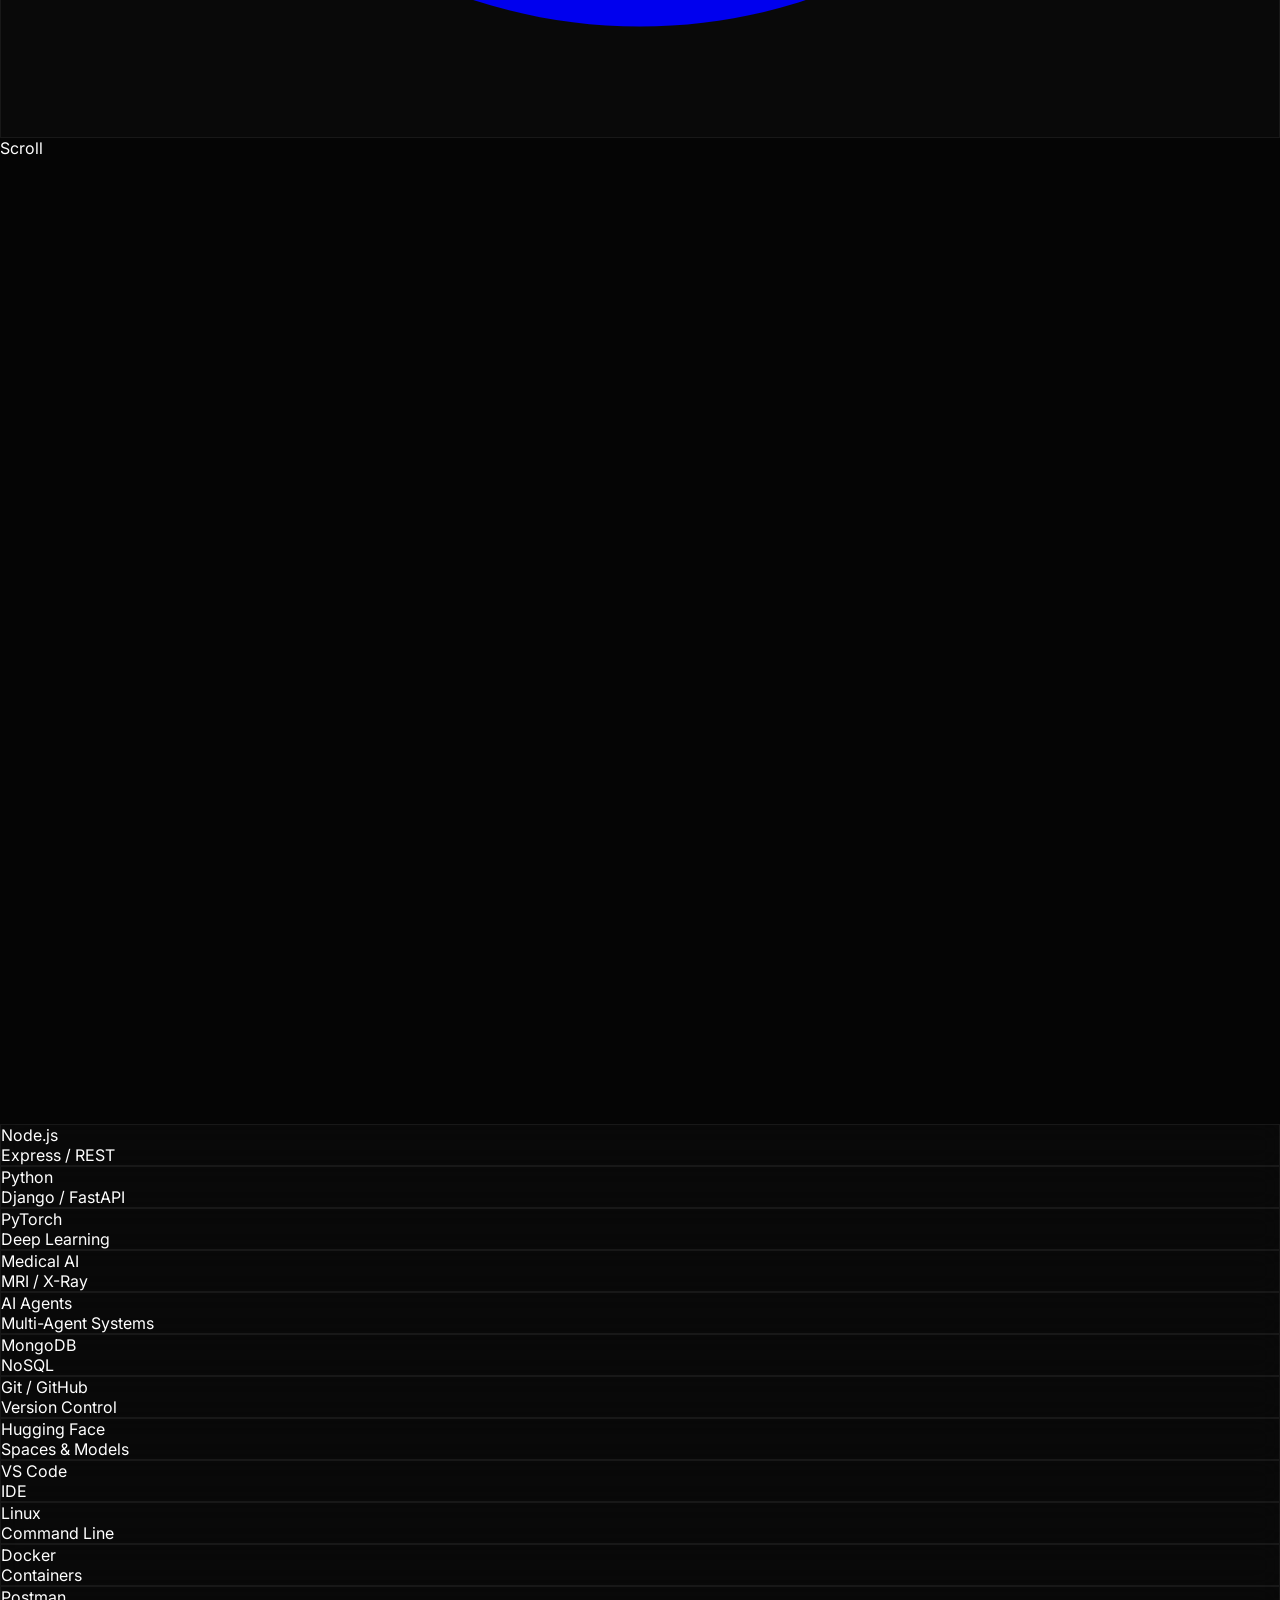
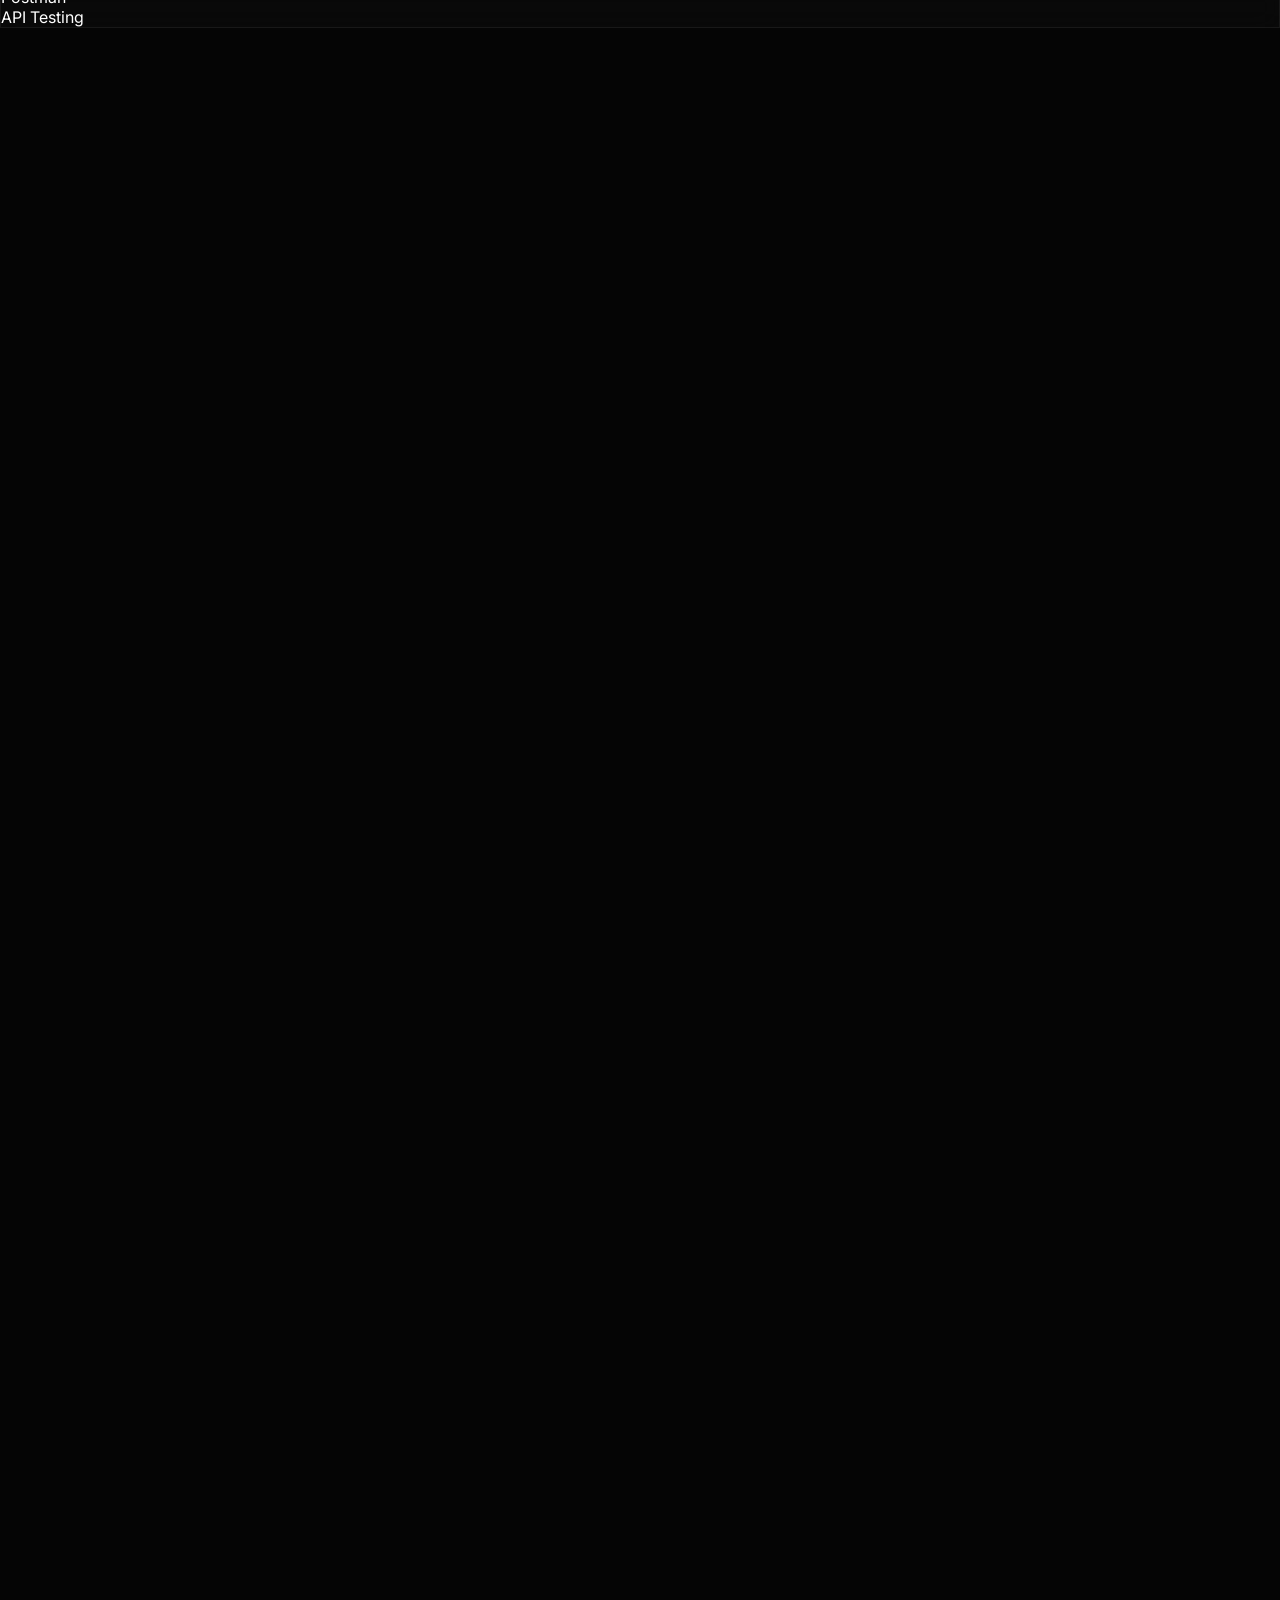
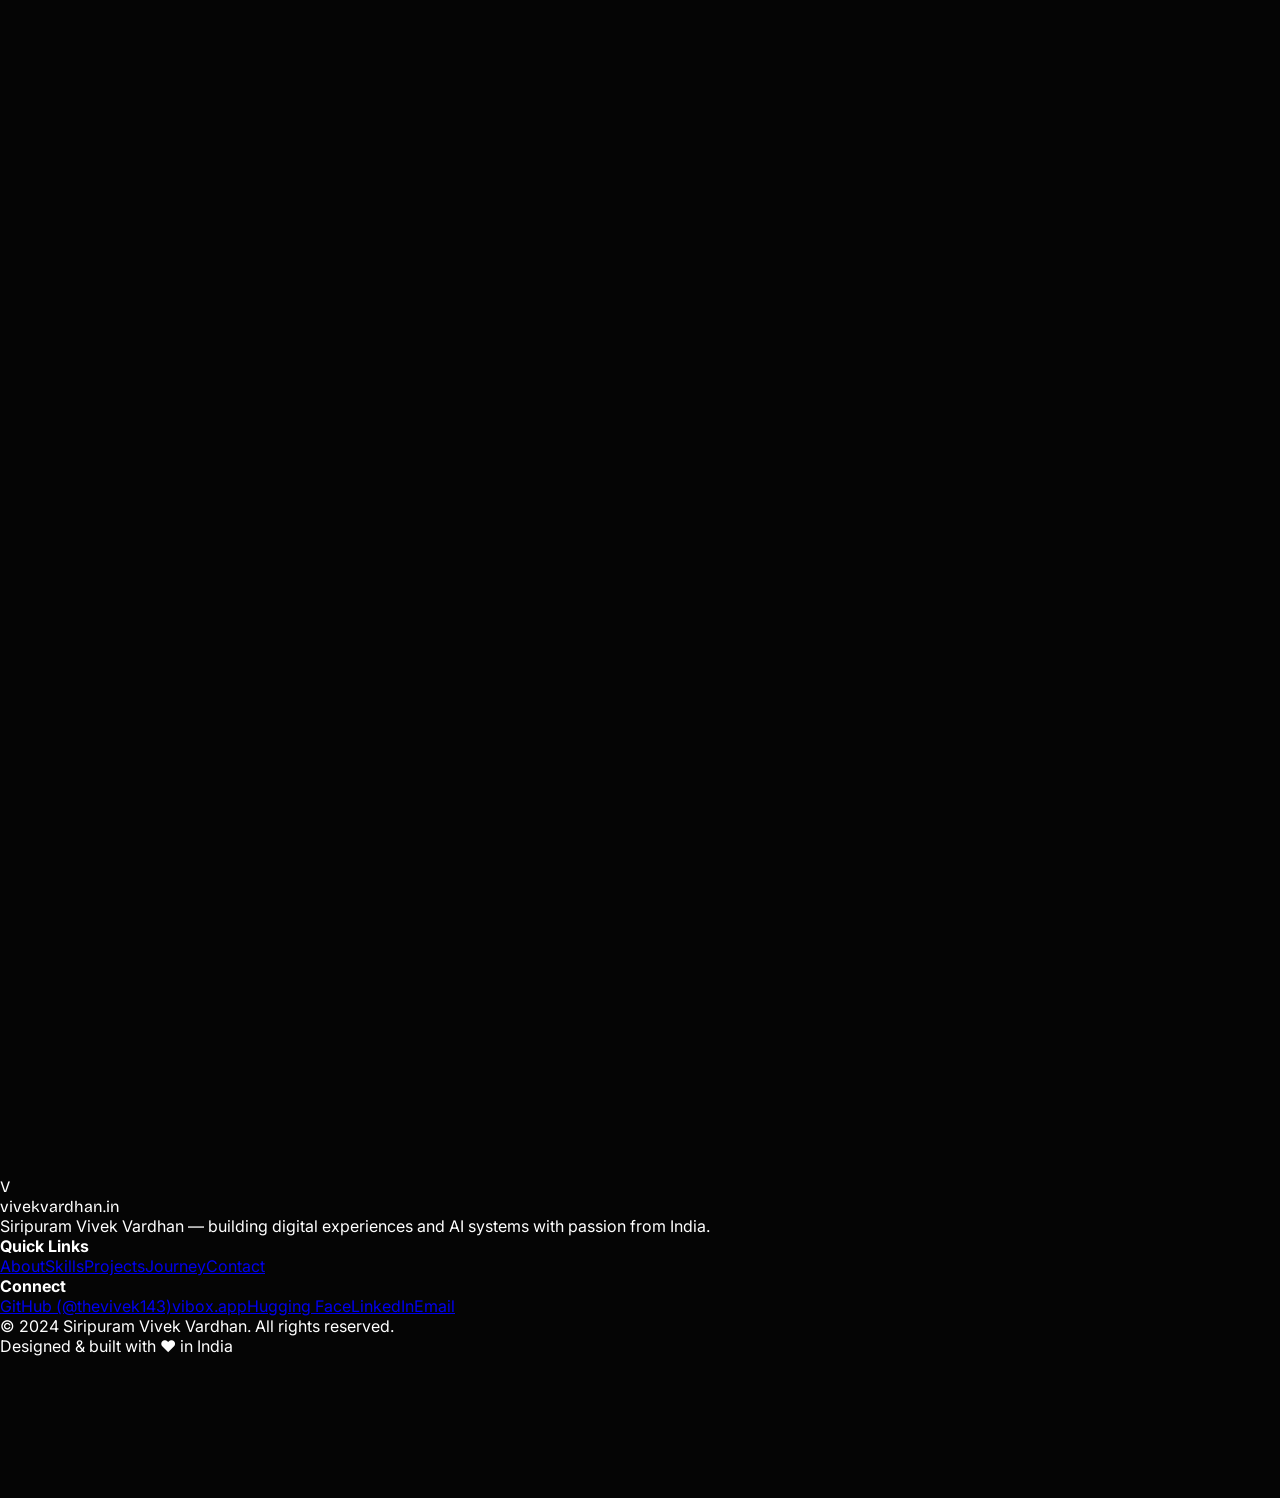
==== commit 30469002: "Remove unused assets and files: deleted images, JavaScript, CSS, and Nix configuration" ====
--- a/index.html
+++ b/index.html
@@ -1,150 +1,519 @@
 <!DOCTYPE html>
 <html lang="en">
 <head>
-  <meta charset="utf-8">
-  <meta name="viewport" content="width=device-width, initial-scale=1">
-  <meta name="description" content="Vivek Vardhan - Computer Science student building creative software projects.">
-  <meta name="keywords" content="Vivek Vardhan, portfolio, computer science, web projects">
-  <meta name="author" content="Vivek Vardhan">
-  <meta name="theme-color" content="#101726">
-  <title>Vivek Vardhan </title>
-
-  <link rel="preconnect" href="https://fonts.googleapis.com">
-  <link rel="preconnect" href="https://fonts.gstatic.com" crossorigin>
-  <link href="https://fonts.googleapis.com/css2?family=Sora:wght@400;600;700;800&family=Space+Grotesk:wght@400;500;700&display=swap" rel="stylesheet">
-  <link rel="stylesheet" href="https://use.fontawesome.com/releases/v5.13.0/css/all.css">
-  <link href="style.css" rel="stylesheet" type="text/css">
-  <script src="https://cdn.jsdelivr.net/npm/three@0.161.0/build/three.min.js" defer></script>
-  <script src="https://cdn.jsdelivr.net/npm/three@0.161.0/examples/js/loaders/GLTFLoader.js" defer></script>
-  <script src="script.js" defer></script>
+    <meta charset="UTF-8">
+    <meta name="viewport" content="width=device-width, initial-scale=1.0">
+    <title>Siripuram Vivek Vardhan — Developer & Creator</title>
+    <meta name="description" content="Portfolio of Siripuram Vivek Vardhan — Full-Stack Developer, AI/ML Enthusiast, and Open Source Contributor from India.">
+    <script src="https://cdn.tailwindcss.com"></script>
+    <link href="https://fonts.googleapis.com/css2?family=Inter:wght@300;400;500;600&display=swap" rel="stylesheet">
+    <link href="https://fonts.googleapis.com/css2?family=Bricolage+Grotesque:wght@300;400;500;600;700&display=swap" rel="stylesheet">
+    <script src="https://unpkg.com/lucide@latest"></script>
+    <script src="https://cdnjs.cloudflare.com/ajax/libs/three.js/r128/three.min.js"></script>
+    <script src="https://cdnjs.cloudflare.com/ajax/libs/gsap/3.12.4/gsap.min.js"></script>
+    <script src="https://cdnjs.cloudflare.com/ajax/libs/gsap/3.12.4/ScrollTrigger.min.js"></script>
+    <script>
+        tailwind.config = {
+            theme: { extend: { fontFamily: { inter: ['Inter','sans-serif'], bricolage: ['Bricolage Grotesque','sans-serif'] } } }
+        }
+    </script>
+    <style>
+        *{margin:0;padding:0;box-sizing:border-box}
+        body{background:#050505;color:#fff;font-family:'Inter',sans-serif;overflow-x:hidden;-webkit-font-smoothing:antialiased}
+        .font-bricolage{font-family:'Bricolage Grotesque',sans-serif}
+        .starfield{background-image:radial-gradient(1px 1px at 20px 30px,#fff,transparent),radial-gradient(1px 1px at 40px 70px,#fff,transparent),radial-gradient(1.5px 1.5px at 90px 40px,#fff,transparent),radial-gradient(1px 1px at 130px 80px,#fff,transparent),radial-gradient(1.5px 1.5px at 160px 30px,#fff,transparent),radial-gradient(1px 1px at 50px 160px,#fff,transparent),radial-gradient(1.5px 1.5px at 100px 120px,#fff,transparent),radial-gradient(1px 1px at 180px 150px,#fff,transparent);background-size:200px 200px;opacity:.2}
+        .grid-overlay{background-image:linear-gradient(to right,rgba(255,255,255,.03) 1px,transparent 1px),linear-gradient(to bottom,rgba(255,255,255,.03) 1px,transparent 1px);background-size:24px 24px}
+        @keyframes fadeInUpBlur{0%{opacity:0;transform:translateY(20px);filter:blur(10px)}100%{opacity:1;transform:translateY(0);filter:blur(0)}}
+        .anim-in{animation:fadeInUpBlur 1s cubic-bezier(.2,.8,.2,1) both}
+        .delay-1{animation-delay:75ms}.delay-2{animation-delay:150ms}.delay-3{animation-delay:300ms}.delay-4{animation-delay:500ms}.delay-5{animation-delay:700ms}.delay-6{animation-delay:900ms}
+        @keyframes ping{75%,100%{transform:scale(2);opacity:0}}.ping{animation:ping 1.5s cubic-bezier(0,0,.2,1) infinite}
+        @keyframes float{0%,100%{transform:translateY(0)}50%{transform:translateY(-12px)}}.float{animation:float 6s ease-in-out infinite}
+        @keyframes gradient-shift{0%{background-position:0% 50%}50%{background-position:100% 50%}100%{background-position:0% 50%}}
+        .gradient-text{background:linear-gradient(135deg,#fef08a,#fb923c,#f97316,#fef08a);background-size:300% 300%;-webkit-background-clip:text;-webkit-text-fill-color:transparent;animation:gradient-shift 4s ease infinite}
+        .glass-card{background:rgba(255,255,255,.02);border:1px solid rgba(255,255,255,.06);backdrop-filter:blur(12px);transition:all .5s ease}
+        .glass-card:hover{background:rgba(255,255,255,.04);border-color:rgba(255,255,255,.12);box-shadow:0 0 30px rgba(249,115,22,.06)}
+        .cta-btn{background:linear-gradient(to top,#f97316,#fb923c,#fef08a);color:#050505;font-weight:600;transition:all .3s ease;box-shadow:0 0 40px -5px rgba(249,115,22,.6)}
+        .cta-btn:hover{transform:scale(1.05);box-shadow:0 0 50px -5px rgba(249,115,22,.8)}
+        .sec-btn{background:rgba(255,255,255,.05);border:1px solid rgba(255,255,255,.1);color:#fff;transition:all .3s ease}
+        .sec-btn:hover{background:rgba(255,255,255,.1);border-color:rgba(255,255,255,.2)}
+        .section-reveal{opacity:0;transform:translateY(40px);filter:blur(8px)}
+        ::-webkit-scrollbar{width:6px}::-webkit-scrollbar-track{background:#050505}::-webkit-scrollbar-thumb{background:rgba(249,115,22,.3);border-radius:3px}
+        .mobile-nav{transform:translateX(100%);transition:transform .4s cubic-bezier(.2,.8,.2,1)}.mobile-nav.open{transform:translateX(0)}
+        .timeline-line{background:linear-gradient(to bottom,transparent,#f97316,transparent)}
+        .glow-orb{position:absolute;border-radius:50%;filter:blur(100px);pointer-events:none}
+        .toast{transform:translateY(100px);opacity:0;transition:all .4s cubic-bezier(.2,.8,.2,1)}.toast.show{transform:translateY(0);opacity:1}
+        .tab-btn.active{background:rgba(249,115,22,.15);border-color:rgba(249,115,22,.4);color:#fb923c}
+        #three-canvas{position:absolute;top:0;left:0;width:100%;height:100%;z-index:0}
+        .project-img{transition:transform .7s ease,filter .7s ease;filter:brightness(.75) saturate(.85)}
+        .project-card:hover .project-img{transform:scale(1.08);filter:brightness(1) saturate(1.1)}
+    </style>
 </head>
 <body>
-  <canvas id="webgl-canvas" aria-hidden="true"></canvas>
-  <div class="backdrop" aria-hidden="true">
-    <div class="aurora aurora-a"></div>
-    <div class="aurora aurora-b"></div>
-    <div class="mesh"></div>
-    <div class="noise"></div>
-  </div>
-
-  <header class="topbar" id="home">
-    <a class="brand" href="#home">VV</a>
-    <nav class="main-nav" aria-label="Primary">
-      <a class="nav-link active" href="#home">Home</a>
-      <a class="nav-link" href="#projects">Projects</a>
-      <a class="nav-link" href="#contact">Contact</a>
+    <div class="fixed inset-0 starfield pointer-events-none z-0"></div>
+    <div class="fixed inset-0 grid-overlay pointer-events-none z-0"></div>
+    <div class="glow-orb w-[600px] h-[600px] bg-orange-500/5 top-[-200px] right-[-200px] fixed z-0"></div>
+    <div class="glow-orb w-[400px] h-[400px] bg-orange-500/3 bottom-[20%] left-[-100px] fixed z-0"></div>
+
+    <!-- Nav -->
+    <nav class="fixed top-0 left-0 right-0 z-50 backdrop-blur-xl bg-[#050505]/70 border-b border-white/5">
+        <div class="max-w-7xl mx-auto px-6 py-5 flex items-center justify-between">
+            <a href="#" class="flex items-center gap-3 anim-in"><div class="w-9 h-9 rounded-full bg-gradient-to-br from-orange-400 to-orange-600 flex items-center justify-center text-sm font-bold text-black font-bricolage">V</div><span class="font-bricolage text-lg font-500 tracking-tight">vivekvardhan<span class="text-orange-400">.in</span></span></a>
+            <div class="hidden md:flex items-center gap-8 anim-in delay-1">
+                <a href="#about" class="text-xs text-neutral-400 hover:text-white transition-colors uppercase tracking-widest">About</a>
+                <a href="#skills" class="text-xs text-neutral-400 hover:text-white transition-colors uppercase tracking-widest">Skills</a>
+                <a href="#projects" class="text-xs text-neutral-400 hover:text-white transition-colors uppercase tracking-widest">Projects</a>
+                <a href="#experience" class="text-xs text-neutral-400 hover:text-white transition-colors uppercase tracking-widest">Journey</a>
+                <a href="#contact" class="text-xs text-neutral-400 hover:text-white transition-colors uppercase tracking-widest">Contact</a>
+                <a href="#contact" class="cta-btn px-5 py-2.5 rounded-full text-sm font-semibold">Let's Talk</a>
+            </div>
+            <button id="menuBtn" class="md:hidden w-10 h-10 flex items-center justify-center rounded-xl bg-white/5 border border-white/10"><i data-lucide="menu" class="w-5 h-5"></i></button>
+        </div>
     </nav>
-  </header>
-
-  <main>
-    <section class="hero reveal" data-reveal>
-      <div class="hero-text">
-        <p class="eyebrow">Computer Science Student</p>
-        <h1>Vivek Vardhan</h1>
-        <p class="hero-copy">Hey, welcome to my website. I am 19 years old and currently pursuing Computer Science and Engineering.</p>
-        <div class="hero-cta">
-          <a href="#projects" class="btn btn-primary">Explore Projects</a>
-          <a href="#contact" class="btn btn-ghost">Let us Connect</a>
-        </div>
-        <div class="scene-hint">
-          <span class="hint-dot"></span>
-        </div>
-      </div>
-    </section>
-
-    <section class="spotlight reveal" data-reveal>
-      <article class="glass stat" data-tilt>
-        <h2>Current Focus</h2>
-        <p>Interactive apps, human-computer interaction, and polished front-end experiences.</p>
-      </article>
-      <article class="glass stat" data-tilt>
-        <h2>Build Style</h2>
-        <p>Fast experiments, practical features, and visual interfaces that still feel smooth on mobile.</p>
-      </article>
-      <article class="glass stat" data-tilt>
-        <h2>Open To</h2>
-        <p>Collaborations, internships, and interesting engineering challenges.</p>
-      </article>
-    </section>
-
-    <section class="projects-section reveal" id="projects" data-reveal>
-      <div class="section-head">
-        <p class="eyebrow">Selected Work</p>
-        <h2>Projects I Built</h2>
-      </div>
-
-      <div class="project-grid">
-        <article class="project-card" data-tilt>
-          <img src="https://i.postimg.cc/cJ2LZQNL/RPUA39Z.jpg" alt="MineCraft project preview">
-          <div class="project-meta">
-            <h3>MineCraft</h3>
-            <p>A Minecraft-inspired game built with modern web technologies.</p>
-            <a href="https://drive.google.com/drive/folders/1SzOd8pVQLFT17tsWABDt6ClPUWjsCAh8?usp=drive_link" target="_blank" rel="noreferrer">View Project</a>
-          </div>
-        </article>
-
-        <article class="project-card" data-tilt>
-          <img src="https://i.postimg.cc/FzZvfSwc/RVH5DVS.jpg" alt="VirtualMouse project preview">
-          <div class="project-meta">
-            <h3>VirtualMouse</h3>
-            <p>Control your computer with hand gestures using computer vision.</p>
-            <a href="https://drive.google.com/drive/folders/1MQ4TiDSgq2kfjJIAR2n94shhoaCkwmHI" target="_blank" rel="noreferrer">View Project</a>
-          </div>
-        </article>
-
-        <article class="project-card" data-tilt>
-          <img src="https://i.postimg.cc/W3jT2j4h/35-359528-free-png-calculator-icon-android-lollipop-png-images.jpg" alt="Calculator project preview">
-          <div class="project-meta">
-            <h3>Calculator</h3>
-            <p>A fully functional calculator with modern UI design.</p>
-            <a href="https://calculator.vivekvardhan5.repl.co/" target="_blank" rel="noreferrer">View Project</a>
-          </div>
-        </article>
-
-        <article class="project-card" data-tilt>
-          <img src="https://i.postimg.cc/NfBfgsZm/RAF006H.webp" alt="Music Player project preview">
-          <div class="project-meta">
-            <h3>Music Player</h3>
-            <p>A sleek music player with playlist functionality.</p>
-            <a href="https://music-player.vivekvardhan5.repl.co/" target="_blank" rel="noreferrer">View Project</a>
-          </div>
-        </article>
-
-        <article class="project-card" data-tilt>
-          <img src="https://i.postimg.cc/3xM6M1Nw/metroui-paint-icon-10.pngp" alt="Paint project preview">
-          <div class="project-meta">
-            <h3>Paint</h3>
-            <p>A digital painting application with various tools.</p>
-            <a href="https://paint.vivekvardhan5.repl.co" target="_blank" rel="noreferrer">View Project</a>
-          </div>
-        </article>
-
-        <article class="project-card" data-tilt>
-          <img src="https://i.postimg.cc/C1bSgXNc/R9DK1DQ.png" alt="Typing Speed Game project preview">
-          <div class="project-meta">
-            <h3>Typing Speed Game</h3>
-            <p>Test and improve your typing speed with this interactive game.</p>
-            <a href="https://typing-speed-game.vivekvardhan5.repl.co" target="_blank" rel="noreferrer">View Project</a>
-          </div>
-        </article>
-      </div>
-    </section>
-
-    <section class="contact-section reveal" id="contact" data-reveal>
-      <div class="section-head">
-        <p class="eyebrow">Contact</p>
-        <h2>Find Me Online</h2>
-      </div>
-      <div class="contact-grid">
-        <a class="contact-card" href="https://www.instagram.com/mr.vivekvardhan/" target="_blank" rel="noreferrer"><i class="fab fa-instagram"></i><span>Instagram</span></a>
-        <a class="contact-card" href="https://twitter.com/vivekva33167334" target="_blank" rel="noreferrer"><i class="fab fa-twitter"></i><span>Twitter</span></a>
-        <a class="contact-card" href="https://github.com/Thevivek012" target="_blank" rel="noreferrer"><i class="fab fa-github"></i><span>GitHub</span></a>
-        <a class="contact-card" href="https://www.linkedin.com/in/vivek-vardhan-99b1b1203" target="_blank" rel="noreferrer"><i class="fab fa-linkedin-in"></i><span>LinkedIn</span></a>
-        <a class="contact-card" href="https://drive.google.com/drive/folders/1uBp9HCMMPTpdvZip_zsNlC4XJo3OvOJ3?usp=drive_link" target="_blank" rel="noreferrer"><i class="fab fa-youtube"></i><span>YouTube</span></a>
-      </div>
-    </section>
-  </main>
-
-  <footer class="footer">© 2026 Vivek Vardhan</footer>
+
+    <!-- Mobile Nav -->
+    <div id="mobileNav" class="mobile-nav fixed inset-0 z-[60] bg-[#050505]/95 backdrop-blur-2xl flex flex-col">
+        <div class="flex items-center justify-between px-6 py-5"><span class="font-bricolage text-lg font-500">vivekvardhan<span class="text-orange-400">.in</span></span><button id="closeNav" class="w-10 h-10 flex items-center justify-center rounded-xl bg-white/5 border border-white/10"><i data-lucide="x" class="w-5 h-5"></i></button></div>
+        <div class="flex-1 flex flex-col items-center justify-center gap-8">
+            <a href="#about" class="nav-link text-3xl font-bricolage font-300 text-neutral-400 hover:text-white transition-colors">About</a>
+            <a href="#skills" class="nav-link text-3xl font-bricolage font-300 text-neutral-400 hover:text-white transition-colors">Skills</a>
+            <a href="#projects" class="nav-link text-3xl font-bricolage font-300 text-neutral-400 hover:text-white transition-colors">Projects</a>
+            <a href="#experience" class="nav-link text-3xl font-bricolage font-300 text-neutral-400 hover:text-white transition-colors">Journey</a>
+            <a href="#contact" class="nav-link text-3xl font-bricolage font-300 text-neutral-400 hover:text-white transition-colors">Contact</a>
+            <a href="#contact" class="cta-btn px-8 py-4 rounded-full text-base font-semibold mt-4">Let's Talk</a>
+        </div>
+    </div>
+
+    <!-- HERO -->
+    <section class="relative min-h-screen flex flex-col justify-center overflow-hidden">
+        <canvas id="three-canvas"></canvas>
+        <div class="absolute inset-0 bg-gradient-to-b from-[#050505] via-transparent to-[#050505] z-[1]"></div>
+        <div class="relative z-10 max-w-7xl mx-auto px-6 pt-32 pb-20 w-full">
+            <div class="grid grid-cols-1 lg:grid-cols-12 gap-12 items-center">
+                <div class="lg:col-span-7">
+                    <div class="anim-in delay-1 inline-flex items-center gap-2.5 px-4 py-2 rounded-full bg-white/5 border border-white/10 mb-8">
+                        <span class="relative flex h-2.5 w-2.5"><span class="ping absolute inline-flex h-full w-full rounded-full bg-green-400 opacity-75"></span><span class="relative inline-flex rounded-full h-2.5 w-2.5 bg-green-400"></span></span>
+                        <span class="text-[11px] text-neutral-400 uppercase tracking-wider">Available for opportunities</span>
+                    </div>
+                    <h1 class="anim-in delay-2 font-bricolage text-5xl sm:text-6xl lg:text-[76px] font-300 leading-[1.05] tracking-tight mb-6">Hi, I'm<br><span class="gradient-text font-500">Vivek Vardhan</span></h1>
+                    <p class="anim-in delay-3 text-lg text-neutral-400 leading-relaxed max-w-xl mb-2"><span class="text-white font-medium">Siripuram Vivek Vardhan</span> — a passionate <span class="text-white font-medium">Full-Stack Developer</span> & <span class="text-white font-medium">AI/ML Enthusiast</span> crafting digital experiences from India.</p>
+                    <p class="anim-in delay-4 text-sm text-neutral-500 mb-10 max-w-md">Building modern web apps, medical AI, multi-agent systems, and tools like <a href="https://vibox.app" target="_blank" class="text-orange-400 hover:text-orange-300 transition-colors">vibox.app</a>.</p>
+                    <div class="anim-in delay-5 flex flex-wrap items-center gap-4">
+                        <a href="#projects" class="cta-btn px-8 py-4 rounded-full text-base inline-flex items-center gap-2">View My Work <i data-lucide="arrow-right" class="w-4 h-4"></i></a>
+                        <a href="https://github.com/thevivek143" target="_blank" class="sec-btn px-8 py-4 rounded-full text-base inline-flex items-center gap-2"><i data-lucide="github" class="w-4 h-4"></i> GitHub</a>
+                        <a href="mailto:siripuramvivekvardhan@gmail.com" class="sec-btn w-12 h-12 rounded-full flex items-center justify-center" title="Email"><i data-lucide="mail" class="w-4 h-4"></i></a>
+                    </div>
+                    <div class="anim-in delay-6 flex items-center gap-8 mt-14 pt-8 border-t border-white/5">
+                        <div><div class="text-3xl font-bricolage font-500 gradient-text" id="statProjects">0</div><div class="text-[11px] text-neutral-500 uppercase tracking-wider mt-1">Projects</div></div>
+                        <div class="w-px h-10 bg-white/10"></div>
+                        <div><div class="text-3xl font-bricolage font-500 gradient-text" id="statRepos">0</div><div class="text-[11px] text-neutral-500 uppercase tracking-wider mt-1">Repos</div></div>
+                        <div class="w-px h-10 bg-white/10"></div>
+                        <div><div class="text-3xl font-bricolage font-500 gradient-text" id="statTech">0</div><div class="text-[11px] text-neutral-500 uppercase tracking-wider mt-1">Technologies</div></div>
+                    </div>
+                </div>
+                <div class="lg:col-span-5 flex justify-center anim-in delay-4">
+                    <div class="relative float">
+                        <div class="absolute -inset-8 bg-gradient-to-br from-orange-500/20 via-transparent to-orange-500/10 rounded-[40px] blur-2xl"></div>
+                        <div class="relative glass-card rounded-[32px] p-8 w-[320px] sm:w-[360px]">
+                            <div class="w-full aspect-square rounded-2xl overflow-hidden mb-6 bg-white/5 relative">
+                                <img src="https://avatars.githubusercontent.com/u/66245161?v=4" alt="Siripuram Vivek Vardhan" class="w-full h-full object-cover">
+                                <div class="absolute bottom-0 inset-x-0 h-16 bg-gradient-to-t from-[#0A0A0A] to-transparent"></div>
+                            </div>
+                            <div class="text-center mb-2">
+                                <h3 class="font-bricolage text-xl font-500 mb-0.5">Siripuram Vivek Vardhan</h3>
+                                <p class="text-sm text-neutral-400">@thevivek143</p>
+                                <p class="text-xs text-orange-400/70 mt-1">Full-Stack • AI/ML • India</p>
+                            </div>
+                            <div class="flex justify-center gap-3 mt-5">
+                                <a href="https://github.com/thevivek143" target="_blank" class="w-10 h-10 rounded-xl bg-white/5 border border-white/10 flex items-center justify-center hover:bg-white/10 hover:border-orange-500/30 transition-all"><i data-lucide="github" class="w-4 h-4 text-neutral-400"></i></a>
+                                <a href="https://linkedin.com/in/siripuramvivekvardhan" target="_blank" class="w-10 h-10 rounded-xl bg-white/5 border border-white/10 flex items-center justify-center hover:bg-white/10 hover:border-orange-500/30 transition-all"><i data-lucide="linkedin" class="w-4 h-4 text-neutral-400"></i></a>
+                                <a href="https://twitter.com/thevivek143" target="_blank" class="w-10 h-10 rounded-xl bg-white/5 border border-white/10 flex items-center justify-center hover:bg-white/10 hover:border-orange-500/30 transition-all"><i data-lucide="twitter" class="w-4 h-4 text-neutral-400"></i></a>
+                                <a href="https://huggingface.co/thevivek012" target="_blank" class="w-10 h-10 rounded-xl bg-white/5 border border-white/10 flex items-center justify-center hover:bg-white/10 hover:border-orange-500/30 transition-all"><svg class="w-4 h-4 text-neutral-400" viewBox="0 0 24 24" fill="currentColor"><path d="M12 2C6.48 2 2 6.48 2 12s4.48 10 10 10 10-4.48 10-10S17.52 2 12 2zm-1 15h-2v-6h2v6zm4 0h-2v-6h2v6zm-3-8c-.55 0-1-.45-1-1s.45-1 1-1 1 .45 1 1-.45 1-1 1z"/></svg></a>
+                            </div>
+                        </div>
+                    </div>
+                </div>
+            </div>
+        </div>
+        <div class="absolute bottom-8 left-1/2 -translate-x-1/2 z-10 flex flex-col items-center gap-2 anim-in delay-6"><span class="text-[10px] text-neutral-500 uppercase tracking-widest">Scroll</span><div class="w-5 h-8 rounded-full border border-white/15 flex justify-center pt-1.5"><div class="w-1 h-2 rounded-full bg-orange-400 animate-bounce"></div></div></div>
+    </section>
+
+    <!-- ABOUT -->
+    <section id="about" class="relative py-32">
+        <div class="max-w-7xl mx-auto px-6">
+            <div class="section-reveal grid grid-cols-1 lg:grid-cols-2 gap-16 items-center">
+                <div>
+                    <div class="inline-flex items-center gap-2 px-3 py-1.5 rounded-full bg-orange-500/10 border border-orange-500/20 mb-6"><span class="text-[10px] text-orange-400 uppercase tracking-widest font-medium">About Me</span></div>
+                    <h2 class="font-bricolage text-4xl sm:text-5xl font-300 tracking-tight mb-6 leading-tight">The story behind<br><span class="gradient-text font-500">the code</span></h2>
+                    <p class="text-neutral-400 leading-relaxed mb-5">I'm <span class="text-white font-medium">Siripuram Vivek Vardhan</span>, a developer from India driven by curiosity. My journey started with "Hello World" and evolved into working across web development, medical AI, and multi-agent systems.</p>
+                    <p class="text-neutral-400 leading-relaxed mb-5">I specialize in full-stack development, medical AI (brain MRI classification, knee osteoarthritis grading), AI agent architectures, and building tools like <a href="https://vibox.app" target="_blank" class="text-orange-400 hover:text-orange-300 transition-colors">vibox.app</a>. I'm also active on <a href="https://huggingface.co/thevivek012" target="_blank" class="text-orange-400 hover:text-orange-300 transition-colors">Hugging Face</a>, deploying AI models as interactive Spaces.</p>
+                    <p class="text-neutral-400 leading-relaxed mb-8">When I'm not coding, you'll find me exploring AI papers, contributing to open source on <a href="https://github.com/thevivek143" target="_blank" class="text-orange-400 hover:text-orange-300 transition-colors">GitHub</a>, or shipping new projects.</p>
+                    <div class="grid grid-cols-2 gap-4">
+                        <div class="glass-card rounded-2xl p-5"><i data-lucide="brain" class="w-5 h-5 text-orange-400 mb-3"></i><div class="text-sm font-medium mb-1">Medical AI</div><div class="text-xs text-neutral-500">Brain MRI & Knee OA</div></div>
+                        <div class="glass-card rounded-2xl p-5"><i data-lucide="git-branch" class="w-5 h-5 text-orange-400 mb-3"></i><div class="text-sm font-medium mb-1">Open Source</div><div class="text-xs text-neutral-500">15+ repositories</div></div>
+                        <div class="glass-card rounded-2xl p-5"><i data-lucide="bot" class="w-5 h-5 text-orange-400 mb-3"></i><div class="text-sm font-medium mb-1">AI Agents</div><div class="text-xs text-neutral-500">Multi-agent systems</div></div>
+                        <div class="glass-card rounded-2xl p-5"><i data-lucide="wrench" class="w-5 h-5 text-orange-400 mb-3"></i><div class="text-sm font-medium mb-1">Dev Tools</div><div class="text-xs text-neutral-500">vibox.app & more</div></div>
+                    </div>
+                </div>
+                <div class="relative">
+                    <div class="glow-orb w-[300px] h-[300px] bg-orange-500/10 top-1/2 left-1/2 -translate-x-1/2 -translate-y-1/2"></div>
+                    <div class="relative glass-card rounded-3xl p-8 overflow-hidden">
+                        <div class="flex items-center gap-3 mb-6"><div class="w-3 h-3 rounded-full bg-red-500/60"></div><div class="w-3 h-3 rounded-full bg-yellow-500/60"></div><div class="w-3 h-3 rounded-full bg-green-500/60"></div><span class="text-[10px] text-neutral-500 ml-2 font-mono">vivekvardhan.ts</span></div>
+                        <pre class="text-sm font-mono leading-relaxed overflow-x-auto"><code><span class="text-orange-400">const</span> <span class="text-blue-400">vivek</span> = {
+  <span class="text-green-400">fullName</span>: <span class="text-yellow-300">"Siripuram Vivek Vardhan"</span>,
+  <span class="text-green-400">username</span>: <span class="text-yellow-300">"thevivek143"</span>,
+  <span class="text-green-400">website</span>: <span class="text-yellow-300">"vivekvardhan.in"</span>,
+  <span class="text-green-400">role</span>: <span class="text-yellow-300">"Full-Stack Developer"</span>,
+  <span class="text-green-400">projects</span>: [
+    <span class="text-yellow-300">"SSCLNetAI"</span>, <span class="text-yellow-300">"AICorp"</span>,
+    <span class="text-yellow-300">"vibox.app"</span>, <span class="text-yellow-300">"CouponHive"</span>
+  ],
+  <span class="text-green-400">huggingface</span>: <span class="text-yellow-300">"thevivek012"</span>,
+  <span class="text-green-400">repos</span>: <span class="text-orange-400">15</span>,
+  <span class="text-green-400">motto</span>: <span class="text-yellow-300">"Code. Create. Contribute."</span>
+};</code></pre>
+                    </div>
+                </div>
+            </div>
+        </div>
+    </section>
+
+    <!-- SKILLS -->
+    <section id="skills" class="relative py-32">
+        <div class="max-w-7xl mx-auto px-6">
+            <div class="section-reveal text-center mb-16">
+                <div class="inline-flex items-center gap-2 px-3 py-1.5 rounded-full bg-orange-500/10 border border-orange-500/20 mb-6"><span class="text-[10px] text-orange-400 uppercase tracking-widest font-medium">Tech Stack</span></div>
+                <h2 class="font-bricolage text-4xl sm:text-5xl font-300 tracking-tight mb-4">Tools & <span class="gradient-text font-500">Technologies</span></h2>
+            </div>
+            <div class="section-reveal flex flex-wrap justify-center gap-3 mb-12">
+                <button class="tab-btn active px-5 py-2.5 rounded-full text-sm border border-white/10 bg-white/5 transition-all" data-tab="frontend">Frontend</button>
+                <button class="tab-btn px-5 py-2.5 rounded-full text-sm border border-white/10 bg-white/5 text-neutral-400 transition-all" data-tab="backend">Backend & AI</button>
+                <button class="tab-btn px-5 py-2.5 rounded-full text-sm border border-white/10 bg-white/5 text-neutral-400 transition-all" data-tab="tools">Tools</button>
+            </div>
+            <div id="tab-frontend" class="tab-content section-reveal grid grid-cols-2 sm:grid-cols-3 lg:grid-cols-4 gap-4">
+                <div class="glass-card rounded-2xl p-6 text-center group cursor-default"><div class="w-14 h-14 rounded-2xl bg-white/5 flex items-center justify-center mx-auto mb-4 group-hover:bg-orange-500/10 transition-colors"><i data-lucide="layout" class="w-6 h-6 text-neutral-400 group-hover:text-orange-400 transition-colors"></i></div><div class="text-sm font-medium mb-1">React</div><div class="text-[11px] text-neutral-500">Components & Hooks</div></div>
+                <div class="glass-card rounded-2xl p-6 text-center group cursor-default"><div class="w-14 h-14 rounded-2xl bg-white/5 flex items-center justify-center mx-auto mb-4 group-hover:bg-orange-500/10 transition-colors"><i data-lucide="file-code-2" class="w-6 h-6 text-neutral-400 group-hover:text-orange-400 transition-colors"></i></div><div class="text-sm font-medium mb-1">TypeScript</div><div class="text-[11px] text-neutral-500">Type-safe code</div></div>
+                <div class="glass-card rounded-2xl p-6 text-center group cursor-default"><div class="w-14 h-14 rounded-2xl bg-white/5 flex items-center justify-center mx-auto mb-4 group-hover:bg-orange-500/10 transition-colors"><i data-lucide="wind" class="w-6 h-6 text-neutral-400 group-hover:text-orange-400 transition-colors"></i></div><div class="text-sm font-medium mb-1">Tailwind CSS</div><div class="text-[11px] text-neutral-500">Utility-first</div></div>
+                <div class="glass-card rounded-2xl p-6 text-center group cursor-default"><div class="w-14 h-14 rounded-2xl bg-white/5 flex items-center justify-center mx-auto mb-4 group-hover:bg-orange-500/10 transition-colors"><i data-lucide="globe" class="w-6 h-6 text-neutral-400 group-hover:text-orange-400 transition-colors"></i></div><div class="text-sm font-medium mb-1">HTML / CSS</div><div class="text-[11px] text-neutral-500">Semantic & Responsive</div></div>
+                <div class="glass-card rounded-2xl p-6 text-center group cursor-default"><div class="w-14 h-14 rounded-2xl bg-white/5 flex items-center justify-center mx-auto mb-4 group-hover:bg-orange-500/10 transition-colors"><i data-lucide="box" class="w-6 h-6 text-neutral-400 group-hover:text-orange-400 transition-colors"></i></div><div class="text-sm font-medium mb-1">Next.js</div><div class="text-[11px] text-neutral-500">SSR / SSG</div></div>
+                <div class="glass-card rounded-2xl p-6 text-center group cursor-default"><div class="w-14 h-14 rounded-2xl bg-white/5 flex items-center justify-center mx-auto mb-4 group-hover:bg-orange-500/10 transition-colors"><i data-lucide="sparkles" class="w-6 h-6 text-neutral-400 group-hover:text-orange-400 transition-colors"></i></div><div class="text-sm font-medium mb-1">GSAP</div><div class="text-[11px] text-neutral-500">Animations</div></div>
+                <div class="glass-card rounded-2xl p-6 text-center group cursor-default"><div class="w-14 h-14 rounded-2xl bg-white/5 flex items-center justify-center mx-auto mb-4 group-hover:bg-orange-500/10 transition-colors"><i data-lucide="smartphone" class="w-6 h-6 text-neutral-400 group-hover:text-orange-400 transition-colors"></i></div><div class="text-sm font-medium mb-1">Bootstrap</div><div class="text-[11px] text-neutral-500">UI Framework</div></div>
+                <div class="glass-card rounded-2xl p-6 text-center group cursor-default"><div class="w-14 h-14 rounded-2xl bg-white/5 flex items-center justify-center mx-auto mb-4 group-hover:bg-orange-500/10 transition-colors"><i data-lucide="database" class="w-6 h-6 text-neutral-400 group-hover:text-orange-400 transition-colors"></i></div><div class="text-sm font-medium mb-1">Redux</div><div class="text-[11px] text-neutral-500">State Management</div></div>
+            </div>
+            <div id="tab-backend" class="tab-content hidden grid grid-cols-2 sm:grid-cols-3 lg:grid-cols-4 gap-4">
+                <div class="glass-card rounded-2xl p-6 text-center group cursor-default"><div class="w-14 h-14 rounded-2xl bg-white/5 flex items-center justify-center mx-auto mb-4 group-hover:bg-orange-500/10 transition-colors"><i data-lucide="server" class="w-6 h-6 text-neutral-400 group-hover:text-orange-400 transition-colors"></i></div><div class="text-sm font-medium mb-1">Node.js</div><div class="text-[11px] text-neutral-500">Express / REST</div></div>
+                <div class="glass-card rounded-2xl p-6 text-center group cursor-default"><div class="w-14 h-14 rounded-2xl bg-white/5 flex items-center justify-center mx-auto mb-4 group-hover:bg-orange-500/10 transition-colors"><i data-lucide="terminal" class="w-6 h-6 text-neutral-400 group-hover:text-orange-400 transition-colors"></i></div><div class="text-sm font-medium mb-1">Python</div><div class="text-[11px] text-neutral-500">Django / FastAPI</div></div>
+                <div class="glass-card rounded-2xl p-6 text-center group cursor-default"><div class="w-14 h-14 rounded-2xl bg-white/5 flex items-center justify-center mx-auto mb-4 group-hover:bg-orange-500/10 transition-colors"><i data-lucide="brain" class="w-6 h-6 text-neutral-400 group-hover:text-orange-400 transition-colors"></i></div><div class="text-sm font-medium mb-1">PyTorch</div><div class="text-[11px] text-neutral-500">Deep Learning</div></div>
+                <div class="glass-card rounded-2xl p-6 text-center group cursor-default"><div class="w-14 h-14 rounded-2xl bg-white/5 flex items-center justify-center mx-auto mb-4 group-hover:bg-orange-500/10 transition-colors"><i data-lucide="scan" class="w-6 h-6 text-neutral-400 group-hover:text-orange-400 transition-colors"></i></div><div class="text-sm font-medium mb-1">Medical AI</div><div class="text-[11px] text-neutral-500">MRI / X-Ray</div></div>
+                <div class="glass-card rounded-2xl p-6 text-center group cursor-default"><div class="w-14 h-14 rounded-2xl bg-white/5 flex items-center justify-center mx-auto mb-4 group-hover:bg-orange-500/10 transition-colors"><i data-lucide="bot" class="w-6 h-6 text-neutral-400 group-hover:text-orange-400 transition-colors"></i></div><div class="text-sm font-medium mb-1">AI Agents</div><div class="text-[11px] text-neutral-500">Multi-Agent Systems</div></div>
+                <div class="glass-card rounded-2xl p-6 text-center group cursor-default"><div class="w-14 h-14 rounded-2xl bg-white/5 flex items-center justify-center mx-auto mb-4 group-hover:bg-orange-500/10 transition-colors"><i data-lucide="database" class="w-6 h-6 text-neutral-400 group-hover:text-orange-400 transition-colors"></i></div><div class="text-sm font-medium mb-1">MongoDB</div><div class="text-[11px] text-neutral-500">NoSQL</div></div>
+            </div>
+            <div id="tab-tools" class="tab-content hidden grid grid-cols-2 sm:grid-cols-3 lg:grid-cols-4 gap-4">
+                <div class="glass-card rounded-2xl p-6 text-center group cursor-default"><div class="w-14 h-14 rounded-2xl bg-white/5 flex items-center justify-center mx-auto mb-4 group-hover:bg-orange-500/10 transition-colors"><i data-lucide="git-branch" class="w-6 h-6 text-neutral-400 group-hover:text-orange-400 transition-colors"></i></div><div class="text-sm font-medium mb-1">Git / GitHub</div><div class="text-[11px] text-neutral-500">Version Control</div></div>
+                <div class="glass-card rounded-2xl p-6 text-center group cursor-default"><div class="w-14 h-14 rounded-2xl bg-white/5 flex items-center justify-center mx-auto mb-4 group-hover:bg-orange-500/10 transition-colors"><i data-lucide="cloud" class="w-6 h-6 text-neutral-400 group-hover:text-orange-400 transition-colors"></i></div><div class="text-sm font-medium mb-1">Hugging Face</div><div class="text-[11px] text-neutral-500">Spaces & Models</div></div>
+                <div class="glass-card rounded-2xl p-6 text-center group cursor-default"><div class="w-14 h-14 rounded-2xl bg-white/5 flex items-center justify-center mx-auto mb-4 group-hover:bg-orange-500/10 transition-colors"><i data-lucide="figma" class="w-6 h-6 text-neutral-400 group-hover:text-orange-400 transition-colors"></i></div><div class="text-sm font-medium mb-1">VS Code</div><div class="text-[11px] text-neutral-500">IDE</div></div>
+                <div class="glass-card rounded-2xl p-6 text-center group cursor-default"><div class="w-14 h-14 rounded-2xl bg-white/5 flex items-center justify-center mx-auto mb-4 group-hover:bg-orange-500/10 transition-colors"><i data-lucide="linux" class="w-6 h-6 text-neutral-400 group-hover:text-orange-400 transition-colors"></i></div><div class="text-sm font-medium mb-1">Linux</div><div class="text-[11px] text-neutral-500">Command Line</div></div>
+                <div class="glass-card rounded-2xl p-6 text-center group cursor-default"><div class="w-14 h-14 rounded-2xl bg-white/5 flex items-center justify-center mx-auto mb-4 group-hover:bg-orange-500/10 transition-colors"><i data-lucide="container" class="w-6 h-6 text-neutral-400 group-hover:text-orange-400 transition-colors"></i></div><div class="text-sm font-medium mb-1">Docker</div><div class="text-[11px] text-neutral-500">Containers</div></div>
+                <div class="glass-card rounded-2xl p-6 text-center group cursor-default"><div class="w-14 h-14 rounded-2xl bg-white/5 flex items-center justify-center mx-auto mb-4 group-hover:bg-orange-500/10 transition-colors"><i data-lucide="workflow" class="w-6 h-6 text-neutral-400 group-hover:text-orange-400 transition-colors"></i></div><div class="text-sm font-medium mb-1">Postman</div><div class="text-[11px] text-neutral-500">API Testing</div></div>
+            </div>
+        </div>
+    </section>
+
+    <!-- ==================== PROJECTS ==================== -->
+    <section id="projects" class="relative py-32">
+        <div class="max-w-7xl mx-auto px-6">
+            <div class="section-reveal text-center mb-16">
+                <div class="inline-flex items-center gap-2 px-3 py-1.5 rounded-full bg-orange-500/10 border border-orange-500/20 mb-6"><span class="text-[10px] text-orange-400 uppercase tracking-widest font-medium">Portfolio</span></div>
+                <h2 class="font-bricolage text-4xl sm:text-5xl font-300 tracking-tight mb-4">My <span class="gradient-text font-500">Projects</span></h2>
+                <p class="text-neutral-400 max-w-lg mx-auto">Real projects from <a href="https://github.com/thevivek143" target="_blank" class="text-orange-400 hover:text-orange-300 transition-colors">GitHub (@thevivek143)</a> — with live demos and Hugging Face Spaces.</p>
+            </div>
+
+            <div class="section-reveal grid grid-cols-1 md:grid-cols-2 lg:grid-cols-3 gap-6">
+
+                <!-- 1) SSCLNetAI — fixed image -->
+                <div class="glass-card rounded-3xl overflow-hidden group project-card">
+                    <div class="relative h-56 overflow-hidden">
+                        <img src="https://picsum.photos/seed/ssclnet-medical-brain/800/500" alt="SSCLNetAI - Medical AI Brain MRI" class="w-full h-full object-cover project-img">
+                        <div class="absolute inset-0 bg-gradient-to-t from-[#0A0A0A] via-[#0A0A0A]/30 to-transparent"></div>
+                        <div class="absolute top-4 left-4 flex gap-2 z-10">
+                            <span class="px-2.5 py-1 rounded-full bg-green-500/20 border border-green-500/30 text-[10px] text-green-400 uppercase tracking-wider">Healthcare</span>
+                            <span class="px-2.5 py-1 rounded-full bg-blue-500/20 border border-blue-500/30 text-[10px] text-blue-400 uppercase tracking-wider">Deep Learning</span>
+                        </div>
+                        <div class="absolute bottom-4 right-4 z-10"><span class="px-2.5 py-1 rounded-full bg-black/60 border border-white/10 text-[10px] text-white/80 uppercase tracking-wider backdrop-blur-sm">Python</span></div>
+                    </div>
+                    <div class="p-7">
+                        <h3 class="font-bricolage text-xl font-500 mb-2">SSCLNetAI</h3>
+                        <p class="text-sm text-neutral-400 mb-4 leading-relaxed">Medical AI for brain MRI tumor classification (ResNet-18 SimCLR: Glioma, Meningioma, Pituitary, No Tumor) and knee osteoarthritis grading (DenseNet-121 with dual-attention). Includes Grad-CAM heatmaps, ROI cropping, Gradio dashboard, and PDF reports.</p>
+                        <div class="flex flex-wrap gap-1.5 mb-5"><span class="px-2.5 py-1 rounded-full bg-white/5 text-[10px] text-neutral-400">Python</span><span class="px-2.5 py-1 rounded-full bg-white/5 text-[10px] text-neutral-400">PyTorch</span><span class="px-2.5 py-1 rounded-full bg-white/5 text-[10px] text-neutral-400">Gradio</span><span class="px-2.5 py-1 rounded-full bg-white/5 text-[10px] text-neutral-400">SimCLR</span></div>
+                        <div class="flex items-center gap-4 pt-4 border-t border-white/5">
+                            <a href="https://github.com/thevivek143/SSCLNet_Project" target="_blank" class="text-sm text-orange-400 hover:text-orange-300 transition-colors inline-flex items-center gap-1.5"><i data-lucide="github" class="w-3.5 h-3.5"></i> Source</a>
+                            <a href="https://thevivek143.github.io/SSCLNetAI/" target="_blank" class="text-sm text-neutral-400 hover:text-white transition-colors inline-flex items-center gap-1.5"><i data-lucide="external-link" class="w-3.5 h-3.5"></i> Live</a>
+                            <a href="https://huggingface.co/spaces/thevivek012/SSCLNet-Medical-AI" target="_blank" class="text-sm text-neutral-400 hover:text-white transition-colors inline-flex items-center gap-1.5"><svg class="w-3.5 h-3.5" viewBox="0 0 24 24" fill="none" stroke="currentColor" stroke-width="2"><path d="M12 2l3.09 6.26L22 9.27l-5 4.87 1.18 6.88L12 17.77l-6.18 3.25L7 14.14 2 9.27l6.91-1.01L12 2z"/></svg> HF</a>
+                        </div>
+                    </div>
+                </div>
+
+                <!-- 2) AICorp -->
+                <div class="glass-card rounded-3xl overflow-hidden group project-card">
+                    <div class="relative h-56 overflow-hidden">
+                        <img src="https://picsum.photos/seed/aicorp-multi-agent-ai/800/500" alt="AICorp Multi-Agent AI" class="w-full h-full object-cover project-img">
+                        <div class="absolute inset-0 bg-gradient-to-t from-[#0A0A0A] via-[#0A0A0A]/30 to-transparent"></div>
+                        <div class="absolute top-4 left-4 flex gap-2 z-10"><span class="px-2.5 py-1 rounded-full bg-purple-500/20 border border-purple-500/30 text-[10px] text-purple-400 uppercase tracking-wider">AI Agents</span></div>
+                        <div class="absolute bottom-4 right-4 z-10"><span class="px-2.5 py-1 rounded-full bg-black/60 border border-white/10 text-[10px] text-white/80 uppercase tracking-wider backdrop-blur-sm">TypeScript</span></div>
+                    </div>
+                    <div class="p-7">
+                        <h3 class="font-bricolage text-xl font-500 mb-2">AICorp — Autonomous Multi-Agent AI</h3>
+                        <p class="text-sm text-neutral-400 mb-4 leading-relaxed">Multi-agent AI system functioning as a complete software company. Describe what you want in plain English, and 8 specialized AI agents collaborate to design, develop, test, and deploy your application. Features browser environment support and review workflow.</p>
+                        <div class="flex flex-wrap gap-1.5 mb-5"><span class="px-2.5 py-1 rounded-full bg-white/5 text-[10px] text-neutral-400">TypeScript</span><span class="px-2.5 py-1 rounded-full bg-white/5 text-[10px] text-neutral-400">AI Agents</span><span class="px-2.5 py-1 rounded-full bg-white/5 text-[10px] text-neutral-400">Automation</span><span class="px-2.5 py-1 rounded-full bg-white/5 text-[10px] text-neutral-400">Node.js</span></div>
+                        <div class="flex items-center gap-4 pt-4 border-t border-white/5">
+                            <a href="https://github.com/thevivek143/AICorp---Autonomous-Multi-Agent-AI-Software-Development-" target="_blank" class="text-sm text-orange-400 hover:text-orange-300 transition-colors inline-flex items-center gap-1.5"><i data-lucide="github" class="w-3.5 h-3.5"></i> Source</a>
+                        </div>
+                    </div>
+                </div>
+
+                <!-- 3) Clothes Virtual Try-On -->
+                <div class="glass-card rounded-3xl overflow-hidden group project-card">
+                    <div class="relative h-56 overflow-hidden">
+                        <img src="https://picsum.photos/seed/virtual-tryon-fashion/800/500" alt="Clothes Virtual Try-On" class="w-full h-full object-cover project-img">
+                        <div class="absolute inset-0 bg-gradient-to-t from-[#0A0A0A] via-[#0A0A0A]/30 to-transparent"></div>
+                        <div class="absolute top-4 left-4 flex gap-2 z-10"><span class="px-2.5 py-1 rounded-full bg-pink-500/20 border border-pink-500/30 text-[10px] text-pink-400 uppercase tracking-wider">Computer Vision</span></div>
+                        <div class="absolute bottom-4 right-4 z-10"><span class="px-2.5 py-1 rounded-full bg-black/60 border border-white/10 text-[10px] text-white/80 uppercase tracking-wider backdrop-blur-sm">Jupyter</span></div>
+                    </div>
+                    <div class="p-7">
+                        <h3 class="font-bricolage text-xl font-500 mb-2">Clothes Virtual Try-On</h3>
+                        <p class="text-sm text-neutral-400 mb-4 leading-relaxed">Virtual try-on pipeline using image processing and deep learning. Explores warping, inpainting, and generation to realistically overlay clothing on person images. Deployed as a Hugging Face Space with Kolors model.</p>
+                        <div class="flex flex-wrap gap-1.5 mb-5"><span class="px-2.5 py-1 rounded-full bg-white/5 text-[10px] text-neutral-400">Python</span><span class="px-2.5 py-1 rounded-full bg-white/5 text-[10px] text-neutral-400">Jupyter</span><span class="px-2.5 py-1 rounded-full bg-white/5 text-[10px] text-neutral-400">OpenCV</span><span class="px-2.5 py-1 rounded-full bg-white/5 text-[10px] text-neutral-400">Diffusion</span></div>
+                        <div class="flex items-center gap-4 pt-4 border-t border-white/5">
+                            <a href="https://github.com/thevivek143/clothes-virtual-try-on" target="_blank" class="text-sm text-orange-400 hover:text-orange-300 transition-colors inline-flex items-center gap-1.5"><i data-lucide="github" class="w-3.5 h-3.5"></i> Source</a>
+                            <a href="https://huggingface.co/spaces/thevivek012/Kolors-Virtual-Try-On" target="_blank" class="text-sm text-neutral-400 hover:text-white transition-colors inline-flex items-center gap-1.5"><svg class="w-3.5 h-3.5" viewBox="0 0 24 24" fill="none" stroke="currentColor" stroke-width="2"><path d="M12 2l3.09 6.26L22 9.27l-5 4.87 1.18 6.88L12 17.77l-6.18 3.25L7 14.14 2 9.27l6.91-1.01L12 2z"/></svg> HF</a>
+                        </div>
+                    </div>
+                </div>
+
+                <!-- 4) CouponHive -->
+                <div class="glass-card rounded-3xl overflow-hidden group project-card">
+                    <div class="relative h-56 overflow-hidden">
+                        <img src="https://picsum.photos/seed/couponhive-deals-shop/800/500" alt="CouponHive" class="w-full h-full object-cover project-img">
+                        <div class="absolute inset-0 bg-gradient-to-t from-[#0A0A0A] via-[#0A0A0A]/30 to-transparent"></div>
+                        <div class="absolute top-4 left-4 flex gap-2 z-10"><span class="px-2.5 py-1 rounded-full bg-orange-500/20 border border-orange-500/30 text-[10px] text-orange-400 uppercase tracking-wider">Web App</span></div>
+                        <div class="absolute bottom-4 right-4 z-10"><span class="px-2.5 py-1 rounded-full bg-black/60 border border-white/10 text-[10px] text-white/80 uppercase tracking-wider backdrop-blur-sm">TypeScript</span></div>
+                    </div>
+                    <div class="p-7">
+                        <h3 class="font-bricolage text-xl font-500 mb-2">CouponHive</h3>
+                        <p class="text-sm text-neutral-400 mb-4 leading-relaxed">Platform for discovering, managing, and sharing coupons and deals. Type-safe codebase with clean UI, focused on performance and great user experience.</p>
+                        <div class="flex flex-wrap gap-1.5 mb-5"><span class="px-2.5 py-1 rounded-full bg-white/5 text-[10px] text-neutral-400">TypeScript</span><span class="px-2.5 py-1 rounded-full bg-white/5 text-[10px] text-neutral-400">React</span><span class="px-2.5 py-1 rounded-full bg-white/5 text-[10px] text-neutral-400">Node.js</span></div>
+                        <div class="flex items-center gap-4 pt-4 border-t border-white/5">
+                            <a href="https://github.com/thevivek143/couponhive" target="_blank" class="text-sm text-orange-400 hover:text-orange-300 transition-colors inline-flex items-center gap-1.5"><i data-lucide="github" class="w-3.5 h-3.5"></i> Source</a>
+                        </div>
+                    </div>
+                </div>
+
+                <!-- 5) Vibox.app (vtoolz) -->
+                <div class="glass-card rounded-3xl overflow-hidden group project-card">
+                    <div class="relative h-56 overflow-hidden">
+                        <img src="https://picsum.photos/seed/vibox-app-tools-dev/800/500" alt="vibox.app" class="w-full h-full object-cover project-img">
+                        <div class="absolute inset-0 bg-gradient-to-t from-[#0A0A0A] via-[#0A0A0A]/30 to-transparent"></div>
+                        <div class="absolute top-4 left-4 flex gap-2 z-10">
+                            <span class="px-2.5 py-1 rounded-full bg-cyan-500/20 border border-cyan-500/30 text-[10px] text-cyan-400 uppercase tracking-wider">Dev Tool</span>
+                            <span class="px-2.5 py-1 rounded-full bg-orange-500/20 border border-orange-500/30 text-[10px] text-orange-400 uppercase tracking-wider">Live</span>
+                        </div>
+                        <div class="absolute bottom-4 right-4 z-10"><span class="px-2.5 py-1 rounded-full bg-black/60 border border-white/10 text-[10px] text-white/80 uppercase tracking-wider backdrop-blur-sm">JavaScript</span></div>
+                    </div>
+                    <div class="p-7">
+                        <h3 class="font-bricolage text-xl font-500 mb-2">vibox.app <span class="text-xs text-neutral-500 font-normal">(vtoolz)</span></h3>
+                        <p class="text-sm text-neutral-400 mb-4 leading-relaxed">A developer toolkit web application live at vibox.app. Built to provide useful utilities and tools for developers — all accessible from a single, clean interface.</p>
+                        <div class="flex flex-wrap gap-1.5 mb-5"><span class="px-2.5 py-1 rounded-full bg-white/5 text-[10px] text-neutral-400">JavaScript</span><span class="px-2.5 py-1 rounded-full bg-white/5 text-[10px] text-neutral-400">CSS</span><span class="px-2.5 py-1 rounded-full bg-white/5 text-[10px] text-neutral-400">HTML</span><span class="px-2.5 py-1 rounded-full bg-white/5 text-[10px] text-neutral-400">Web Tools</span></div>
+                        <div class="flex items-center gap-4 pt-4 border-t border-white/5">
+                            <a href="https://vibox.app" target="_blank" class="text-sm text-orange-400 hover:text-orange-300 transition-colors inline-flex items-center gap-1.5"><i data-lucide="external-link" class="w-3.5 h-3.5"></i> vibox.app</a>
+                            <a href="https://github.com/thevivek143/vtoolz" target="_blank" class="text-sm text-neutral-400 hover:text-white transition-colors inline-flex items-center gap-1.5"><i data-lucide="github" class="w-3.5 h-3.5"></i> Source</a>
+                        </div>
+                    </div>
+                </div>
+
+                <!-- 6) Vivek Vardhan Portfolio -->
+                <div class="glass-card rounded-3xl overflow-hidden group project-card">
+                    <div class="relative h-56 overflow-hidden">
+                        <img src="https://picsum.photos/seed/vivek-portfolio-web-design/800/500" alt="Vivek Vardhan Portfolio" class="w-full h-full object-cover project-img">
+                        <div class="absolute inset-0 bg-gradient-to-t from-[#0A0A0A] via-[#0A0A0A]/30 to-transparent"></div>
+                        <div class="absolute top-4 left-4 flex gap-2 z-10"><span class="px-2.5 py-1 rounded-full bg-blue-500/20 border border-blue-500/30 text-[10px] text-blue-400 uppercase tracking-wider">Personal</span></div>
+                        <div class="absolute bottom-4 right-4 z-10"><span class="px-2.5 py-1 rounded-full bg-black/60 border border-white/10 text-[10px] text-white/80 uppercase tracking-wider backdrop-blur-sm">HTML/CSS/JS</span></div>
+                    </div>
+                    <div class="p-7">
+                        <h3 class="font-bricolage text-xl font-500 mb-2">Vivek Vardhan Portfolio</h3>
+                        <p class="text-sm text-neutral-400 mb-4 leading-relaxed">My personal portfolio — vivekvardhan.in — showcasing projects, skills, and contact info. Designed to present my work and make it easy for collaborators and recruiters to connect.</p>
+                        <div class="flex flex-wrap gap-1.5 mb-5"><span class="px-2.5 py-1 rounded-full bg-white/5 text-[10px] text-neutral-400">HTML</span><span class="px-2.5 py-1 rounded-full bg-white/5 text-[10px] text-neutral-400">CSS</span><span class="px-2.5 py-1 rounded-full bg-white/5 text-[10px] text-neutral-400">JavaScript</span><span class="px-2.5 py-1 rounded-full bg-white/5 text-[10px] text-neutral-400">Three.js</span></div>
+                        <div class="flex items-center gap-4 pt-4 border-t border-white/5">
+                            <a href="https://github.com/thevivek143/vivek-vardhan-porfolio" target="_blank" class="text-sm text-orange-400 hover:text-orange-300 transition-colors inline-flex items-center gap-1.5"><i data-lucide="github" class="w-3.5 h-3.5"></i> Source</a>
+                            <a href="https://vivekvardhan.in" target="_blank" class="text-sm text-neutral-400 hover:text-white transition-colors inline-flex items-center gap-1.5"><i data-lucide="external-link" class="w-3.5 h-3.5"></i> Live</a>
+                        </div>
+                    </div>
+                </div>
+
+            </div>
+
+            <!-- More repos -->
+            <div class="section-reveal mt-10">
+                <div class="glass-card rounded-3xl p-8 flex flex-col sm:flex-row items-center justify-between gap-6">
+                    <div class="flex items-center gap-5">
+                        <div class="w-14 h-14 rounded-2xl bg-white/5 border border-white/10 flex items-center justify-center shrink-0"><i data-lucide="github" class="w-7 h-7 text-neutral-300"></i></div>
+                        <div>
+                            <h3 class="font-bricolage text-lg font-500 mb-1">More repositories on GitHub</h3>
+                            <p class="text-sm text-neutral-400">ssclnet, SSCLNetAI, v-chat, terminal-portfolio, and more — 15 repos total.</p>
+                        </div>
+                    </div>
+                    <a href="https://github.com/thevivek143?tab=repositories" target="_blank" class="sec-btn px-8 py-4 rounded-full text-sm inline-flex items-center gap-2 whitespace-nowrap shrink-0">View All <i data-lucide="arrow-up-right" class="w-4 h-4"></i></a>
+                </div>
+            </div>
+        </div>
+    </section>
+
+    <!-- EXPERIENCE -->
+    <section id="experience" class="relative py-32">
+        <div class="max-w-7xl mx-auto px-6">
+            <div class="section-reveal text-center mb-16">
+                <div class="inline-flex items-center gap-2 px-3 py-1.5 rounded-full bg-orange-500/10 border border-orange-500/20 mb-6"><span class="text-[10px] text-orange-400 uppercase tracking-widest font-medium">Journey</span></div>
+                <h2 class="font-bricolage text-4xl sm:text-5xl font-300 tracking-tight mb-4">My <span class="gradient-text font-500">Journey</span></h2>
+            </div>
+            <div class="section-reveal max-w-3xl mx-auto relative">
+                <div class="absolute left-[19px] top-0 bottom-0 w-px timeline-line hidden sm:block"></div>
+                <div class="relative pl-0 sm:pl-14 pb-12 group">
+                    <div class="hidden sm:flex absolute left-0 top-1 w-10 h-10 rounded-full bg-[#0A0A0A] border border-orange-500/30 items-center justify-center group-hover:border-orange-500/60 transition-colors z-10"><i data-lucide="rocket" class="w-4 h-4 text-orange-400"></i></div>
+                    <div class="glass-card rounded-2xl p-6 sm:p-8">
+                        <div class="flex flex-wrap items-center justify-between gap-2 mb-3"><h3 class="font-bricolage text-lg font-500">AI/ML & Full-Stack Development</h3><span class="px-3 py-1 rounded-full bg-orange-500/10 text-[11px] text-orange-400">2024 — Present</span></div>
+                        <p class="text-sm text-orange-400/70 mb-3">Building AI-Powered Projects</p>
+                        <p class="text-sm text-neutral-400 leading-relaxed">Developing medical AI (SSCLNetAI), multi-agent architectures (AICorp), computer vision (virtual try-on), dev tools (<a href="https://vibox.app" target="_blank" class="text-orange-400 hover:text-orange-300 transition-colors">vibox.app</a>), and deploying on Hugging Face. Maintaining 15+ repos on GitHub.</p>
+                    </div>
+                </div>
+                <div class="relative pl-0 sm:pl-14 pb-12 group">
+                    <div class="hidden sm:flex absolute left-0 top-1 w-10 h-10 rounded-full bg-[#0A0A0A] border border-white/10 items-center justify-center group-hover:border-orange-500/40 transition-colors z-10"><i data-lucide="code-2" class="w-4 h-4 text-neutral-500 group-hover:text-orange-400 transition-colors"></i></div>
+                    <div class="glass-card rounded-2xl p-6 sm:p-8">
+                        <div class="flex flex-wrap items-center justify-between gap-2 mb-3"><h3 class="font-bricolage text-lg font-500">Web Development & Exploration</h3><span class="px-3 py-1 rounded-full bg-white/5 text-[11px] text-neutral-400">2022 — 2024</span></div>
+                        <p class="text-sm text-neutral-500 mb-3">Learning & Building</p>
+                        <p class="text-sm text-neutral-400 leading-relaxed">Full-stack with React, Node.js, TypeScript. Built CouponHive, vchat-prototype (blockchain super-app), terminal-portfolio, and multiple portfolio iterations.</p>
+                    </div>
+                </div>
+                <div class="relative pl-0 sm:pl-14 pb-12 group">
+                    <div class="hidden sm:flex absolute left-0 top-1 w-10 h-10 rounded-full bg-[#0A0A0A] border border-white/10 items-center justify-center group-hover:border-orange-500/40 transition-colors z-10"><i data-lucide="graduation-cap" class="w-4 h-4 text-neutral-500 group-hover:text-orange-400 transition-colors"></i></div>
+                    <div class="glass-card rounded-2xl p-6 sm:p-8">
+                        <div class="flex flex-wrap items-center justify-between gap-2 mb-3"><h3 class="font-bricolage text-lg font-500">Computer Science & Engineering</h3><span class="px-3 py-1 rounded-full bg-white/5 text-[11px] text-neutral-400">University</span></div>
+                        <p class="text-sm text-neutral-500 mb-3">Academic Foundation</p>
+                        <p class="text-sm text-neutral-400 leading-relaxed">Strong foundation in programming, DSA, databases, and software engineering. Started with web projects (MineCraft, VirtualMouse, Calculator, Music Player, Paint, Typing Speed Game) and grew into full-stack and AI.</p>
+                    </div>
+                </div>
+                <div class="relative pl-0 sm:pl-14 group">
+                    <div class="hidden sm:flex absolute left-0 top-1 w-10 h-10 rounded-full bg-[#0A0A0A] border border-white/10 items-center justify-center group-hover:border-orange-500/40 transition-colors z-10"><i data-lucide="lightbulb" class="w-4 h-4 text-neutral-500 group-hover:text-orange-400 transition-colors"></i></div>
+                    <div class="glass-card rounded-2xl p-6 sm:p-8">
+                        <div class="flex flex-wrap items-center justify-between gap-2 mb-3"><h3 class="font-bricolage text-lg font-500">The Spark</h3><span class="px-3 py-1 rounded-full bg-white/5 text-[11px] text-neutral-400">Where it all began</span></div>
+                        <p class="text-sm text-neutral-400 leading-relaxed">Wrote my first "Hello World" and was instantly hooked. That spark still drives everything I build — from simple calculators to AI systems that analyze brain scans.</p>
+                    </div>
+                </div>
+            </div>
+        </div>
+    </section>
+
+    <!-- GITHUB STATS -->
+    <section class="relative py-32">
+        <div class="max-w-7xl mx-auto px-6">
+            <div class="section-reveal text-center mb-16">
+                <div class="inline-flex items-center gap-2 px-3 py-1.5 rounded-full bg-orange-500/10 border border-orange-500/20 mb-6"><span class="text-[10px] text-orange-400 uppercase tracking-widest font-medium">GitHub</span></div>
+                <h2 class="font-bricolage text-4xl sm:text-5xl font-300 tracking-tight mb-4">@thevivek143 <span class="gradient-text font-500">Activity</span></h2>
+            </div>
+            <div class="section-reveal grid grid-cols-2 lg:grid-cols-4 gap-6 mb-8">
+                <div class="glass-card rounded-3xl p-8 text-center relative overflow-hidden"><div class="glow-orb w-[120px] h-[120px] bg-orange-500/10 top-[-40px] right-[-40px]"></div><div class="relative"><i data-lucide="folder-git-2" class="w-7 h-7 text-orange-400 mx-auto mb-4"></i><div class="text-4xl font-bricolage font-500 gradient-text mb-2" id="ghRepos">0</div><div class="text-sm text-neutral-400">Repositories</div></div></div>
+                <div class="glass-card rounded-3xl p-8 text-center relative overflow-hidden"><div class="glow-orb w-[120px] h-[120px] bg-orange-500/10 top-[-40px] right-[-40px]"></div><div class="relative"><i data-lucide="star" class="w-7 h-7 text-orange-400 mx-auto mb-4"></i><div class="text-4xl font-bricolage font-500 gradient-text mb-2" id="ghStars">0</div><div class="text-sm text-neutral-400">Stars Earned</div></div></div>
+                <div class="glass-card rounded-3xl p-8 text-center relative overflow-hidden"><div class="glow-orb w-[120px] h-[120px] bg-orange-500/10 top-[-40px] right-[-40px]"></div><div class="relative"><i data-lucide="languages" class="w-7 h-7 text-orange-400 mx-auto mb-4"></i><div class="text-4xl font-bricolage font-500 gradient-text mb-2" id="ghLangs">0</div><div class="text-sm text-neutral-400">Languages</div></div></div>
+                <div class="glass-card rounded-3xl p-8 text-center relative overflow-hidden"><div class="glow-orb w-[120px] h-[120px] bg-orange-500/10 top-[-40px] right-[-40px]"></div><div class="relative"><i data-lucide="boxes" class="w-7 h-7 text-orange-400 mx-auto mb-4"></i><div class="text-4xl font-bricolage font-500 gradient-text mb-2" id="ghHF">3</div><div class="text-sm text-neutral-400">HF Spaces</div></div></div>
+            </div>
+            <div class="section-reveal max-w-2xl mx-auto">
+                <div class="glass-card rounded-3xl p-8 flex flex-col sm:flex-row items-center gap-6">
+                    <img src="https://avatars.githubusercontent.com/u/66245161?v=4" alt="GitHub Avatar" class="w-20 h-20 rounded-2xl object-cover border border-white/10">
+                    <div class="text-center sm:text-left flex-1">
+                        <h3 class="font-bricolage text-lg font-500">thevivek143</h3>
+                        <p class="text-sm text-neutral-400 mb-3">Siripuram Vivek Vardhan</p>
+                        <p class="text-xs text-neutral-500 mb-4">Full-Stack Developer | Medical AI | Multi-Agent Systems | <a href="https://vibox.app" target="_blank" class="text-orange-400 hover:text-orange-300 transition-colors">vibox.app</a> 🚀</p>
+                        <div class="flex flex-wrap gap-3">
+                            <a href="https://github.com/thevivek143" target="_blank" class="sec-btn px-4 py-2 rounded-full text-xs inline-flex items-center gap-1.5"><i data-lucide="github" class="w-3.5 h-3.5"></i> GitHub</a>
+                            <a href="https://huggingface.co/thevivek012" target="_blank" class="sec-btn px-4 py-2 rounded-full text-xs inline-flex items-center gap-1.5"><svg class="w-3.5 h-3.5" viewBox="0 0 24 24" fill="none" stroke="currentColor" stroke-width="2"><path d="M12 2l3.09 6.26L22 9.27l-5 4.87 1.18 6.88L12 17.77l-6.18 3.25L7 14.14 2 9.27l6.91-1.01L12 2z"/></svg> Hugging Face</a>
+                            <a href="https://vibox.app" target="_blank" class="sec-btn px-4 py-2 rounded-full text-xs inline-flex items-center gap-1.5"><i data-lucide="external-link" class="w-3.5 h-3.5"></i> vibox.app</a>
+                        </div>
+                    </div>
+                </div>
+            </div>
+        </div>
+    </section>
+
+    <!-- CONTACT -->
+    <section id="contact" class="relative py-32">
+        <div class="max-w-7xl mx-auto px-6">
+            <div class="section-reveal max-w-4xl mx-auto">
+                <div class="text-center mb-16">
+                    <div class="inline-flex items-center gap-2 px-3 py-1.5 rounded-full bg-orange-500/10 border border-orange-500/20 mb-6"><span class="text-[10px] text-orange-400 uppercase tracking-widest font-medium">Get in Touch</span></div>
+                    <h2 class="font-bricolage text-4xl sm:text-5xl font-300 tracking-tight mb-4">Let's build something<br><span class="gradient-text font-500">amazing together</span></h2>
+                </div>
+                <div class="grid grid-cols-1 lg:grid-cols-5 gap-8">
+                    <div class="lg:col-span-2 space-y-4">
+                        <a href="mailto:siripuramvivekvardhan@gmail.com" class="glass-card rounded-2xl p-5 flex items-center gap-4 group block"><div class="w-12 h-12 rounded-xl bg-orange-500/10 flex items-center justify-center shrink-0 group-hover:bg-orange-500/20 transition-colors"><i data-lucide="mail" class="w-5 h-5 text-orange-400"></i></div><div class="min-w-0"><div class="text-[11px] text-neutral-500 uppercase tracking-wider mb-0.5">Email</div><div class="text-sm text-neutral-300 group-hover:text-white transition-colors truncate">siripuramvivekvardhan@gmail.com</div></div></a>
+                        <a href="https://vibox.app" target="_blank" class="glass-card rounded-2xl p-5 flex items-center gap-4 group block"><div class="w-12 h-12 rounded-xl bg-orange-500/10 flex items-center justify-center shrink-0 group-hover:bg-orange-500/20 transition-colors"><i data-lucide="wrench" class="w-5 h-5 text-orange-400"></i></div><div><div class="text-[11px] text-neutral-500 uppercase tracking-wider mb-0.5">Dev Tool</div><div class="text-sm text-neutral-300 group-hover:text-white transition-colors">vibox.app</div></div></a>
+                        <a href="https://github.com/thevivek143" target="_blank" class="glass-card rounded-2xl p-5 flex items-center gap-4 group block"><div class="w-12 h-12 rounded-xl bg-orange-500/10 flex items-center justify-center shrink-0 group-hover:bg-orange-500/20 transition-colors"><i data-lucide="github" class="w-5 h-5 text-orange-400"></i></div><div><div class="text-[11px] text-neutral-500 uppercase tracking-wider mb-0.5">GitHub</div><div class="text-sm text-neutral-300 group-hover:text-white transition-colors">github.com/thevivek143</div></div></a>
+                        <a href="https://huggingface.co/thevivek012" target="_blank" class="glass-card rounded-2xl p-5 flex items-center gap-4 group block"><div class="w-12 h-12 rounded-xl bg-orange-500/10 flex items-center justify-center shrink-0 group-hover:bg-orange-500/20 transition-colors"><svg class="w-5 h-5 text-orange-400" viewBox="0 0 24 24" fill="none" stroke="currentColor" stroke-width="2"><path d="M12 2l3.09 6.26L22 9.27l-5 4.87 1.18 6.88L12 17.77l-6.18 3.25L7 14.14 2 9.27l6.91-1.01L12 2z"/></svg></div><div><div class="text-[11px] text-neutral-500 uppercase tracking-wider mb-0.5">Hugging Face</div><div class="text-sm text-neutral-300 group-hover:text-white transition-colors">thevivek012</div></div></a>
+                        <a href="https://linkedin.com/in/siripuramvivekvardhan" target="_blank" class="glass-card rounded-2xl p-5 flex items-center gap-4 group block"><div class="w-12 h-12 rounded-xl bg-orange-500/10 flex items-center justify-center shrink-0 group-hover:bg-orange-500/20 transition-colors"><i data-lucide="linkedin" class="w-5 h-5 text-orange-400"></i></div><div><div class="text-[11px] text-neutral-500 uppercase tracking-wider mb-0.5">LinkedIn</div><div class="text-sm text-neutral-300 group-hover:text-white transition-colors">Siripuram Vivek Vardhan</div></div></a>
+                    </div>
+                    <div class="lg:col-span-3">
+                        <form id="contactForm" class="glass-card rounded-3xl p-8">
+                            <div class="grid grid-cols-1 sm:grid-cols-2 gap-4 mb-4">
+                                <div><label class="text-[11px] text-neutral-500 uppercase tracking-wider mb-2 block">Name</label><input type="text" name="name" required placeholder="Your name" class="w-full bg-white/5 border border-white/10 rounded-xl px-4 py-3 text-sm text-white placeholder-neutral-600 focus:outline-none focus:border-orange-500/40 focus:bg-white/[0.07] transition-all"></div>
+                                <div><label class="text-[11px] text-neutral-500 uppercase tracking-wider mb-2 block">Email</label><input type="email" name="email" required placeholder="you@email.com" class="w-full bg-white/5 border border-white/10 rounded-xl px-4 py-3 text-sm text-white placeholder-neutral-600 focus:outline-none focus:border-orange-500/40 focus:bg-white/[0.07] transition-all"></div>
+                            </div>
+                            <div class="mb-4"><label class="text-[11px] text-neutral-500 uppercase tracking-wider mb-2 block">Subject</label><input type="text" name="subject" placeholder="What's this about?" class="w-full bg-white/5 border border-white/10 rounded-xl px-4 py-3 text-sm text-white placeholder-neutral-600 focus:outline-none focus:border-orange-500/40 focus:bg-white/[0.07] transition-all"></div>
+                            <div class="mb-6"><label class="text-[11px] text-neutral-500 uppercase tracking-wider mb-2 block">Message</label><textarea name="message" required rows="5" placeholder="Tell me about your idea..." class="w-full bg-white/5 border border-white/10 rounded-xl px-4 py-3 text-sm text-white placeholder-neutral-600 focus:outline-none focus:border-orange-500/40 focus:bg-white/[0.07] transition-all resize-none"></textarea></div>
+                            <button type="submit" class="cta-btn w-full px-8 py-4 rounded-xl text-base font-semibold inline-flex items-center justify-center gap-2"><i data-lucide="send" class="w-4 h-4"></i> Send Message</button>
+                        </form>
+                    </div>
+                </div>
+            </div>
+        </div>
+    </section>
+
+    <!-- Footer -->
+    <footer class="relative border-t border-white/5 py-16">
+        <div class="max-w-7xl mx-auto px-6">
+            <div class="grid grid-cols-1 md:grid-cols-3 gap-12 mb-12">
+                <div>
+                    <div class="flex items-center gap-3 mb-4"><div class="w-9 h-9 rounded-full bg-gradient-to-br from-orange-400 to-orange-600 flex items-center justify-center text-sm font-bold text-black font-bricolage">V</div><span class="font-bricolage text-lg font-500 tracking-tight">vivekvardhan<span class="text-orange-400">.in</span></span></div>
+                    <p class="text-sm text-neutral-500 leading-relaxed max-w-xs">Siripuram Vivek Vardhan — building digital experiences and AI systems with passion from India.</p>
+                </div>
+                <div>
+                    <h4 class="text-[11px] text-neutral-500 uppercase tracking-widest mb-4">Quick Links</h4>
+                    <div class="space-y-3"><a href="#about" class="block text-sm text-neutral-400 hover:text-white transition-colors">About</a><a href="#skills" class="block text-sm text-neutral-400 hover:text-white transition-colors">Skills</a><a href="#projects" class="block text-sm text-neutral-400 hover:text-white transition-colors">Projects</a><a href="#experience" class="block text-sm text-neutral-400 hover:text-white transition-colors">Journey</a><a href="#contact" class="block text-sm text-neutral-400 hover:text-white transition-colors">Contact</a></div>
+                </div>
+                <div>
+                    <h4 class="text-[11px] text-neutral-500 uppercase tracking-widest mb-4">Connect</h4>
+                    <div class="space-y-3"><a href="https://github.com/thevivek143" target="_blank" class="block text-sm text-neutral-400 hover:text-white transition-colors">GitHub (@thevivek143)</a><a href="https://vibox.app" target="_blank" class="block text-sm text-neutral-400 hover:text-white transition-colors">vibox.app</a><a href="https://huggingface.co/thevivek012" target="_blank" class="block text-sm text-neutral-400 hover:text-white transition-colors">Hugging Face</a><a href="https://linkedin.com/in/siripuramvivekvardhan" target="_blank" class="block text-sm text-neutral-400 hover:text-white transition-colors">LinkedIn</a><a href="mailto:siripuramvivekvardhan@gmail.com" class="block text-sm text-neutral-400 hover:text-white transition-colors">Email</a></div>
+                </div>
+            </div>
+            <div class="border-t border-white/5 pt-8 flex flex-col sm:flex-row items-center justify-between gap-4">
+                <p class="text-xs text-neutral-600">© 2024 Siripuram Vivek Vardhan. All rights reserved.</p>
+                <p class="text-xs text-neutral-600">Designed & built with <span class="text-orange-400">♥</span> in India</p>
+            </div>
+        </div>
+    </footer>
+
+    <!-- Toast -->
+    <div id="toast" class="toast fixed bottom-8 right-8 z-[70] glass-card rounded-2xl px-6 py-4 flex items-center gap-3 max-w-sm">
+        <div class="w-8 h-8 rounded-full bg-green-500/20 flex items-center justify-center shrink-0"><i data-lucide="check" class="w-4 h-4 text-green-400"></i></div>
+        <div><div class="text-sm font-medium">Message Sent!</div><div class="text-xs text-neutral-400">I'll get back to you soon.</div></div>
+    </div>
+
+    <script>
+        lucide.createIcons();
+        document.getElementById('menuBtn').addEventListener('click',()=>document.getElementById('mobileNav').classList.add('open'));
+        document.getElementById('closeNav').addEventListener('click',()=>document.getElementById('mobileNav').classList.remove('open'));
+        document.querySelectorAll('.nav-link').forEach(l=>l.addEventListener('click',()=>document.getElementById('mobileNav').classList.remove('open')));
+        document.querySelectorAll('.tab-btn').forEach(btn=>{btn.addEventListener('click',()=>{document.querySelectorAll('.tab-btn').forEach(b=>b.classList.remove('active'));btn.classList.add('active');document.querySelectorAll('.tab-content').forEach(tc=>tc.classList.add('hidden'));document.getElementById(`tab-${btn.dataset.tab}`).classList.remove('hidden')})});
+        document.getElementById('contactForm').addEventListener('submit',function(e){e.preventDefault();document.getElementById('toast').classList.add('show');this.reset();setTimeout(()=>document.getElementById('toast').classList.remove('show'),4000)});
+        function animateCounter(el,target,suffix=''){let c=0;const step=Math.max(1,target/50);const iv=setInterval(()=>{c+=step;if(c>=target){c=target;clearInterval(iv)}el.textContent=Math.floor(c)+suffix},30)}
+        const canvas=document.getElementById('three-canvas'),renderer=new THREE.WebGLRenderer({canvas,alpha:true,antialias:true});renderer.setSize(window.innerWidth,window.innerHeight);renderer.setPixelRatio(Math.min(window.devicePixelRatio,2));const scene=new THREE.Scene();scene.fog=new THREE.FogExp2(0x050505,.003);const camera=new THREE.PerspectiveCamera(50,window.innerWidth/window.innerHeight,.1,1000);camera.position.set(0,0,18);const pc=4000,pos=new Float32Array(pc*3),col=new Float32Array(pc*3),R=5;for(let i=0;i<pc;i++){const phi=Math.acos(1-2*(i+.5)/pc),theta=Math.PI*(1+Math.sqrt(5))*i;pos[i*3]=R*Math.sin(phi)*Math.cos(theta);pos[i*3+1]=R*Math.sin(phi)*Math.sin(theta);pos[i*3+2]=R*Math.cos(phi);if(Math.random()<.05){col[i*3]=.976;col[i*3+1]=.451;col[i*3+2]=.086}else{const c=.267;col[i*3]=c;col[i*3+1]=c;col[i*3+2]=c}}const pg=new THREE.BufferGeometry();pg.setAttribute('position',new THREE.BufferAttribute(pos,3));pg.setAttribute('color',new THREE.BufferAttribute(col,3));const particles=new THREE.Points(pg,new THREE.PointsMaterial({size:.035,vertexColors:true,transparent:true,opacity:.8,sizeAttenuation:true}));scene.add(particles);const am=new THREE.Mesh(new THREE.SphereGeometry(5.2,32,32),new THREE.ShaderMaterial({vertexShader:'varying vec3 vN;void main(){vN=normalize(normalMatrix*normal);gl_Position=projectionMatrix*modelViewMatrix*vec4(position,1.0);}',fragmentShader:'varying vec3 vN;void main(){float i=pow(0.65-dot(vN,vec3(0,0,1)),2.0);gl_FragColor=vec4(0.976,0.451,0.086,1.0)*i*0.4;}',blending:THREE.AdditiveBlending,side:THREE.BackSide,transparent:true}));scene.add(am);for(let i=0;i<15;i++){const p1=new THREE.Vector3(R*Math.sin(Math.random()*Math.PI)*Math.cos(Math.random()*Math.PI*2),R*Math.sin(Math.random()*Math.PI)*Math.sin(Math.random()*Math.PI*2),R*Math.cos(Math.random()*Math.PI));const p2=new THREE.Vector3(R*Math.sin(Math.random()*Math.PI)*Math.cos(Math.random()*Math.PI*2),R*Math.sin(Math.random()*Math.PI)*Math.sin(Math.random()*Math.PI*2),R*Math.cos(Math.random()*Math.PI));const m=p1.clone().add(p2).multiplyScalar(.5).normalize().multiplyScalar(R*1.3);particles.add(new THREE.Line(new THREE.BufferGeometry().setFromPoints(new THREE.QuadraticBezierCurve3(p1,m,p2).getPoints(30)),new THREE.LineBasicMaterial({color:0xf97316,transparent:true,opacity:.08})))}let mx=0,my=0;document.addEventListener('mousemove',e=>{mx=(e.clientX/window.innerWidth-.5)*2;my=(e.clientY/window.innerHeight-.5)*2});(function animate(){requestAnimationFrame(animate);particles.rotation.y+=.002;particles.rotation.x=my*.1;particles.rotation.z=mx*.05;renderer.render(scene,camera)})();window.addEventListener('resize',()=>{camera.aspect=window.innerWidth/window.innerHeight;camera.updateProjectionMatrix();renderer.setSize(window.innerWidth,window.innerHeight)});
+        gsap.registerPlugin(ScrollTrigger);document.querySelectorAll('.section-reveal').forEach(el=>{gsap.to(el,{opacity:1,y:0,filter:'blur(0px)',duration:1,ease:'power3.out',scrollTrigger:{trigger:el,start:'top 85%',toggleActions:'play none none none'}})});ScrollTrigger.create({trigger:'#statProjects',start:'top 90%',onEnter:()=>{animateCounter(document.getElementById('statProjects'),6,'+');animateCounter(document.getElementById('statRepos'),15,'+');animateCounter(document.getElementById('statTech'),18,'+')}});document.querySelectorAll('a[href^="#"]').forEach(a=>{a.addEventListener('click',function(e){e.preventDefault();const t=document.querySelector(this.getAttribute('href'));if(t)t.scrollIntoView({behavior:'smooth',block:'start'})})});
+        fetch('https://api.github.com/users/thevivek143').then(r=>r.json()).then(d=>{if(d.public_repos)document.getElementById('ghRepos').textContent=d.public_repos}).catch(()=>{});fetch('https://api.github.com/users/thevivek143/repos?per_page=100&sort=updated').then(r=>r.json()).then(repos=>{if(!Array.isArray(repos))return;document.getElementById('ghStars').textContent=repos.reduce((s,r)=>s+(r.stargazers_count||0),0);document.getElementById('ghLangs').textContent=new Set(repos.map(r=>r.language).filter(Boolean)).size}).catch(()=>{});
+    </script>
 </body>
-</html>
+</html>
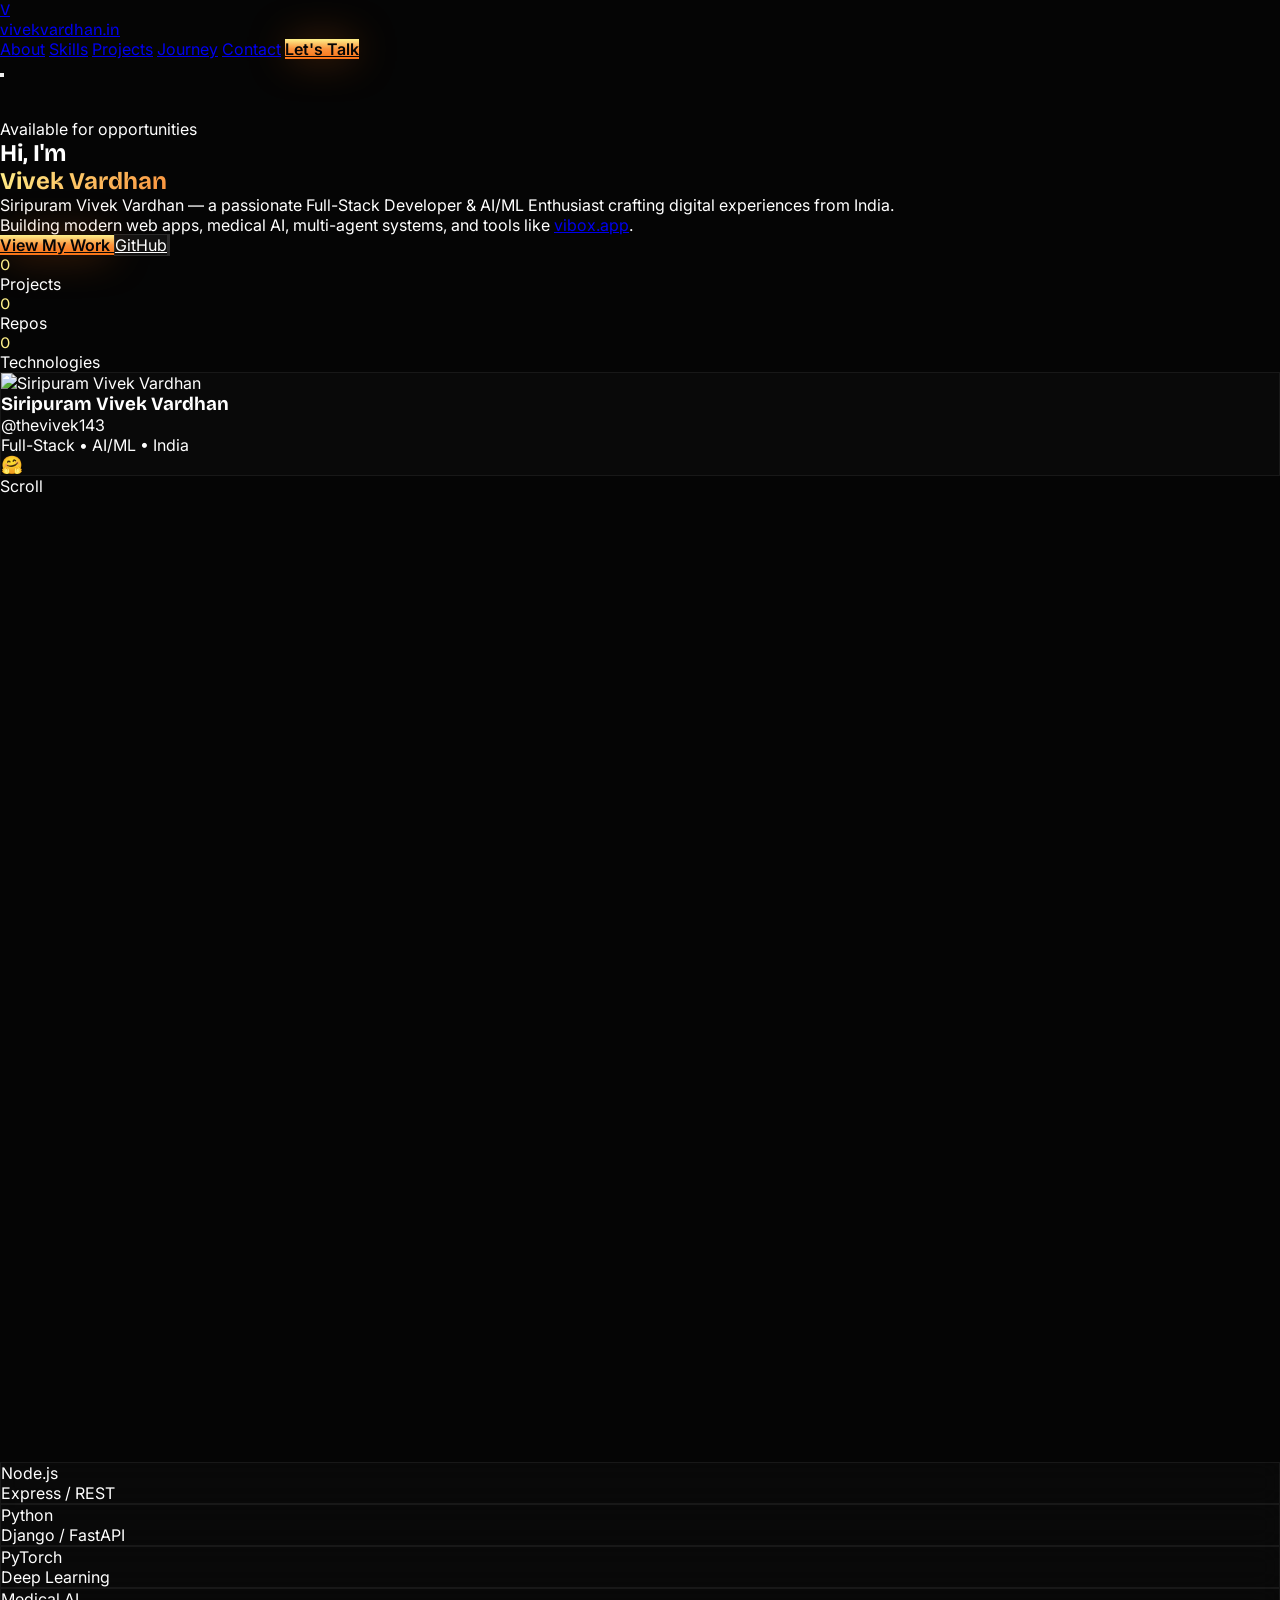
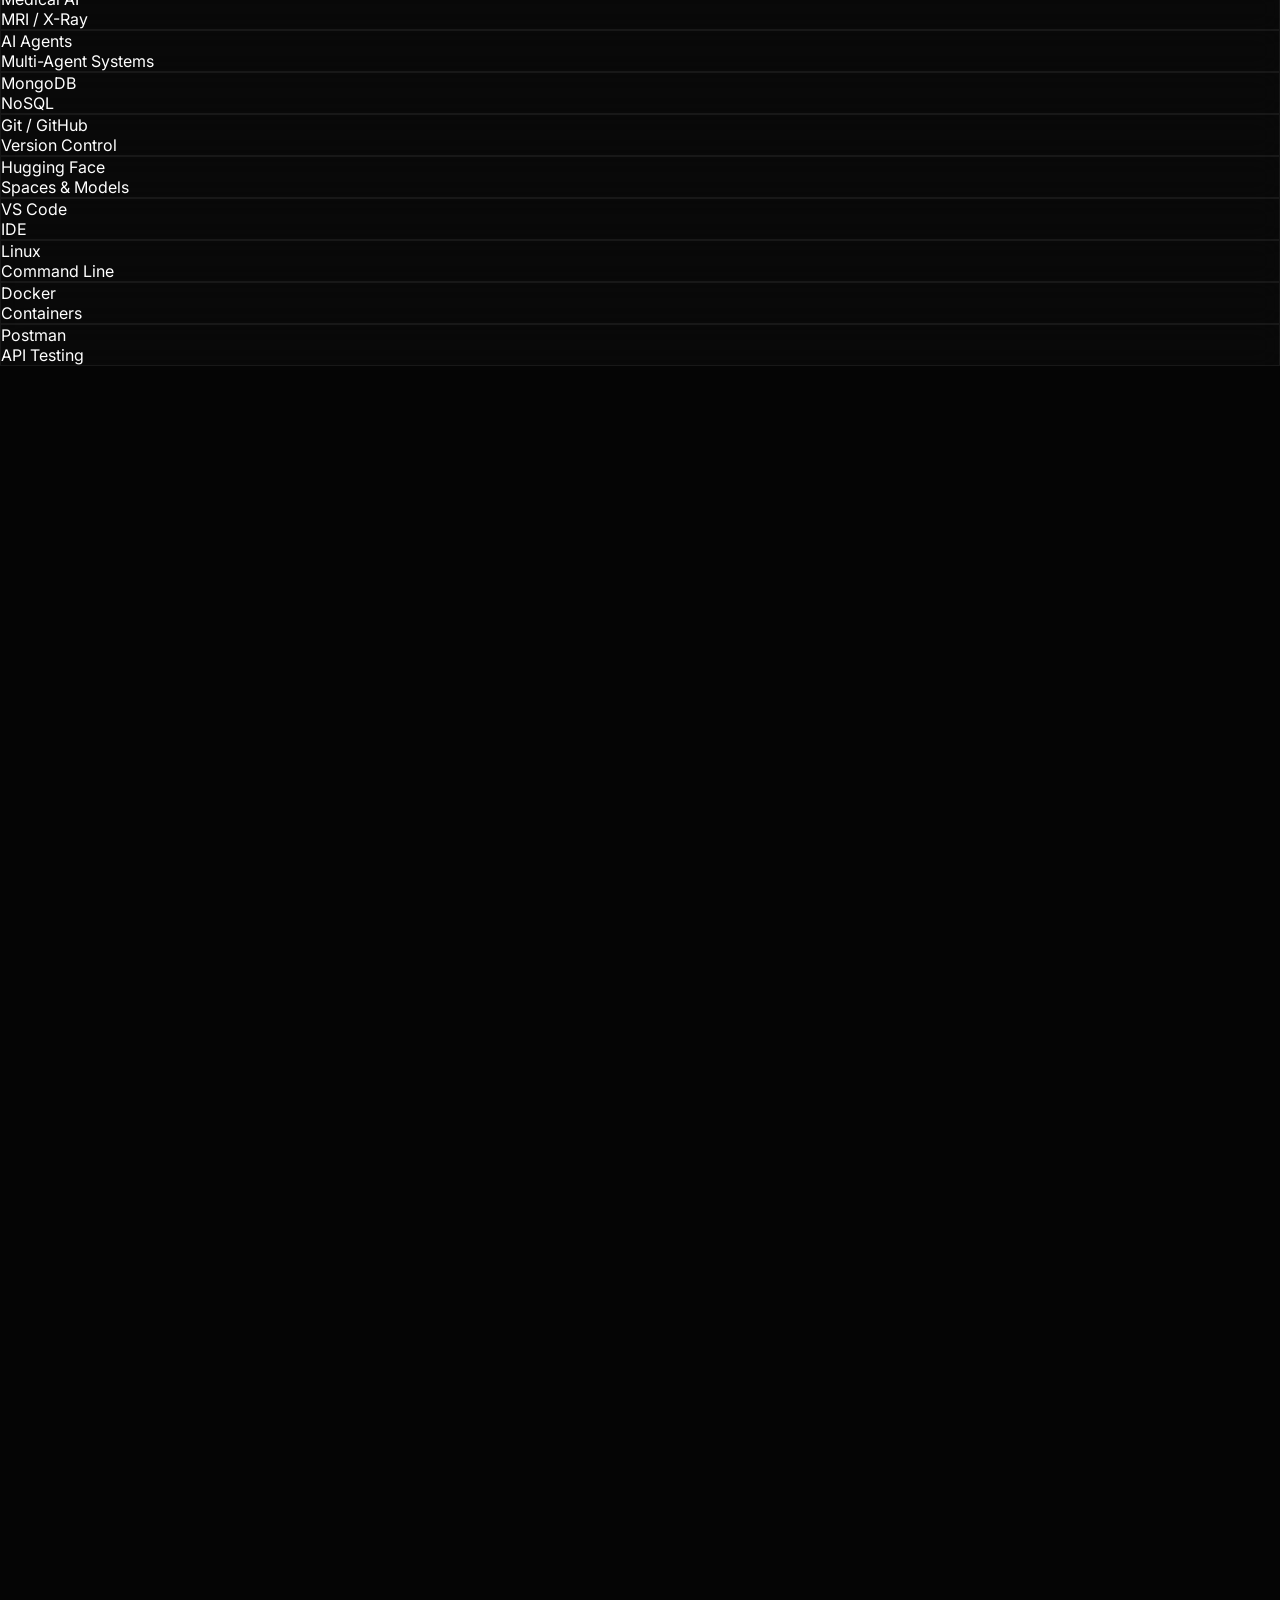
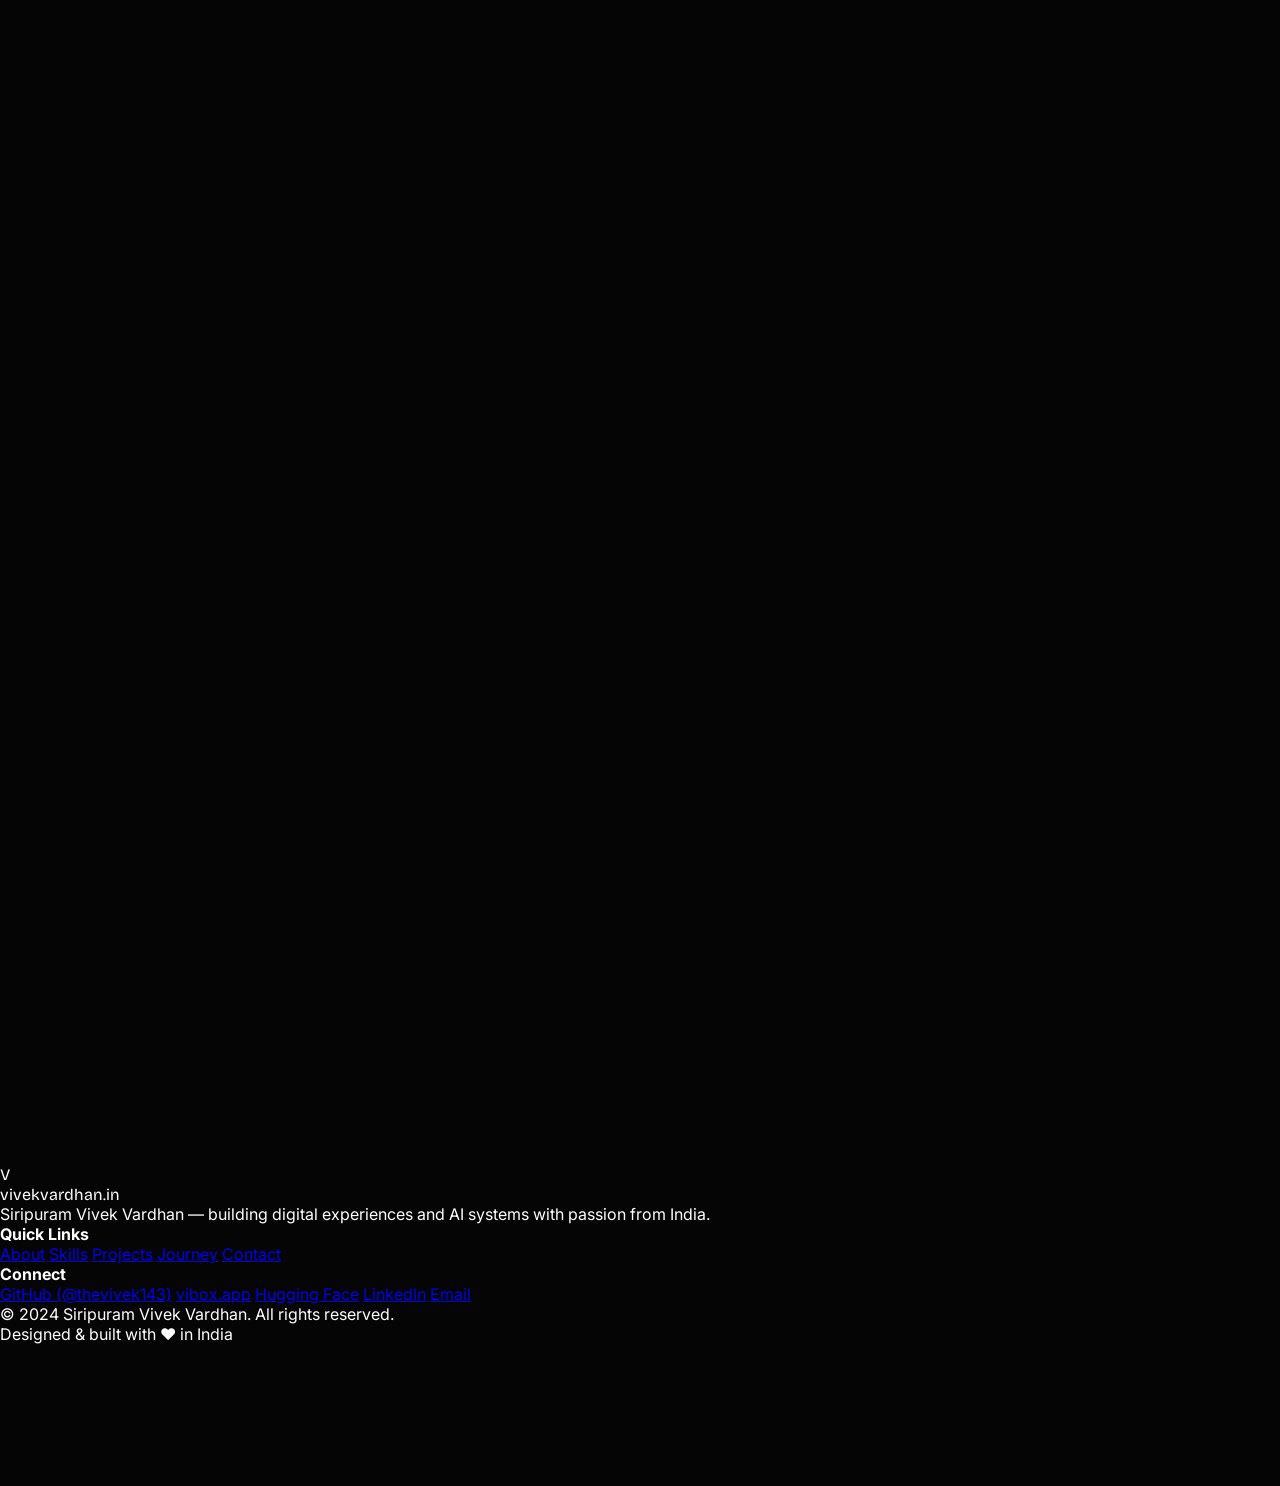
==== commit c48f9b13: "Implement feature X to enhance user experience and optimize performance" ====
--- a/index.html
+++ b/index.html
@@ -5,6 +5,15 @@
     <meta name="viewport" content="width=device-width, initial-scale=1.0">
     <title>Siripuram Vivek Vardhan — Developer & Creator</title>
     <meta name="description" content="Portfolio of Siripuram Vivek Vardhan — Full-Stack Developer, AI/ML Enthusiast, and Open Source Contributor from India.">
+    <meta property="og:title" content="Siripuram Vivek Vardhan — Developer & Creator">
+    <meta property="og:description" content="Full-Stack Developer, AI/ML Enthusiast, and Open Source Contributor from India.">
+    <meta property="og:image" content="https://avatars.githubusercontent.com/u/66245161?v=4">
+    <meta property="og:url" content="https://vivekvardhan.in">
+    <meta property="og:type" content="website">
+    <meta name="twitter:card" content="summary_large_image">
+    <meta name="twitter:title" content="Siripuram Vivek Vardhan — Developer & Creator">
+    <meta name="twitter:description" content="Full-Stack Developer, AI/ML Enthusiast, and Open Source Contributor from India.">
+    <meta name="twitter:image" content="https://avatars.githubusercontent.com/u/66245161?v=4">
     <script src="https://cdn.tailwindcss.com"></script>
     <link href="https://fonts.googleapis.com/css2?family=Inter:wght@300;400;500;600&display=swap" rel="stylesheet">
     <link href="https://fonts.googleapis.com/css2?family=Bricolage+Grotesque:wght@300;400;500;600;700&display=swap" rel="stylesheet">
@@ -14,38 +23,163 @@
     <script src="https://cdnjs.cloudflare.com/ajax/libs/gsap/3.12.4/ScrollTrigger.min.js"></script>
     <script>
         tailwind.config = {
-            theme: { extend: { fontFamily: { inter: ['Inter','sans-serif'], bricolage: ['Bricolage Grotesque','sans-serif'] } } }
+            theme: {
+                extend: {
+                    fontFamily: {
+                        inter: ['Inter', 'sans-serif'],
+                        bricolage: ['Bricolage Grotesque', 'sans-serif']
+                    },
+                    fontWeight: {
+                        300: '300',
+                        500: '500'
+                    }
+                }
+            }
         }
     </script>
     <style>
-        *{margin:0;padding:0;box-sizing:border-box}
-        body{background:#050505;color:#fff;font-family:'Inter',sans-serif;overflow-x:hidden;-webkit-font-smoothing:antialiased}
-        .font-bricolage{font-family:'Bricolage Grotesque',sans-serif}
-        .starfield{background-image:radial-gradient(1px 1px at 20px 30px,#fff,transparent),radial-gradient(1px 1px at 40px 70px,#fff,transparent),radial-gradient(1.5px 1.5px at 90px 40px,#fff,transparent),radial-gradient(1px 1px at 130px 80px,#fff,transparent),radial-gradient(1.5px 1.5px at 160px 30px,#fff,transparent),radial-gradient(1px 1px at 50px 160px,#fff,transparent),radial-gradient(1.5px 1.5px at 100px 120px,#fff,transparent),radial-gradient(1px 1px at 180px 150px,#fff,transparent);background-size:200px 200px;opacity:.2}
-        .grid-overlay{background-image:linear-gradient(to right,rgba(255,255,255,.03) 1px,transparent 1px),linear-gradient(to bottom,rgba(255,255,255,.03) 1px,transparent 1px);background-size:24px 24px}
-        @keyframes fadeInUpBlur{0%{opacity:0;transform:translateY(20px);filter:blur(10px)}100%{opacity:1;transform:translateY(0);filter:blur(0)}}
-        .anim-in{animation:fadeInUpBlur 1s cubic-bezier(.2,.8,.2,1) both}
-        .delay-1{animation-delay:75ms}.delay-2{animation-delay:150ms}.delay-3{animation-delay:300ms}.delay-4{animation-delay:500ms}.delay-5{animation-delay:700ms}.delay-6{animation-delay:900ms}
-        @keyframes ping{75%,100%{transform:scale(2);opacity:0}}.ping{animation:ping 1.5s cubic-bezier(0,0,.2,1) infinite}
-        @keyframes float{0%,100%{transform:translateY(0)}50%{transform:translateY(-12px)}}.float{animation:float 6s ease-in-out infinite}
-        @keyframes gradient-shift{0%{background-position:0% 50%}50%{background-position:100% 50%}100%{background-position:0% 50%}}
-        .gradient-text{background:linear-gradient(135deg,#fef08a,#fb923c,#f97316,#fef08a);background-size:300% 300%;-webkit-background-clip:text;-webkit-text-fill-color:transparent;animation:gradient-shift 4s ease infinite}
-        .glass-card{background:rgba(255,255,255,.02);border:1px solid rgba(255,255,255,.06);backdrop-filter:blur(12px);transition:all .5s ease}
-        .glass-card:hover{background:rgba(255,255,255,.04);border-color:rgba(255,255,255,.12);box-shadow:0 0 30px rgba(249,115,22,.06)}
-        .cta-btn{background:linear-gradient(to top,#f97316,#fb923c,#fef08a);color:#050505;font-weight:600;transition:all .3s ease;box-shadow:0 0 40px -5px rgba(249,115,22,.6)}
-        .cta-btn:hover{transform:scale(1.05);box-shadow:0 0 50px -5px rgba(249,115,22,.8)}
-        .sec-btn{background:rgba(255,255,255,.05);border:1px solid rgba(255,255,255,.1);color:#fff;transition:all .3s ease}
-        .sec-btn:hover{background:rgba(255,255,255,.1);border-color:rgba(255,255,255,.2)}
-        .section-reveal{opacity:0;transform:translateY(40px);filter:blur(8px)}
-        ::-webkit-scrollbar{width:6px}::-webkit-scrollbar-track{background:#050505}::-webkit-scrollbar-thumb{background:rgba(249,115,22,.3);border-radius:3px}
-        .mobile-nav{transform:translateX(100%);transition:transform .4s cubic-bezier(.2,.8,.2,1)}.mobile-nav.open{transform:translateX(0)}
-        .timeline-line{background:linear-gradient(to bottom,transparent,#f97316,transparent)}
-        .glow-orb{position:absolute;border-radius:50%;filter:blur(100px);pointer-events:none}
-        .toast{transform:translateY(100px);opacity:0;transition:all .4s cubic-bezier(.2,.8,.2,1)}.toast.show{transform:translateY(0);opacity:1}
-        .tab-btn.active{background:rgba(249,115,22,.15);border-color:rgba(249,115,22,.4);color:#fb923c}
-        #three-canvas{position:absolute;top:0;left:0;width:100%;height:100%;z-index:0}
-        .project-img{transition:transform .7s ease,filter .7s ease;filter:brightness(.75) saturate(.85)}
-        .project-card:hover .project-img{transform:scale(1.08);filter:brightness(1) saturate(1.1)}
+        * { margin: 0; padding: 0; box-sizing: border-box }
+        body { background: #050505; color: #fff; font-family: 'Inter', sans-serif; overflow-x: hidden; -webkit-font-smoothing: antialiased }
+        .font-bricolage { font-family: 'Bricolage Grotesque', sans-serif }
+
+        .starfield {
+            background-image:
+                radial-gradient(1px 1px at 20px 30px, #fff, transparent),
+                radial-gradient(1px 1px at 40px 70px, #fff, transparent),
+                radial-gradient(1.5px 1.5px at 90px 40px, #fff, transparent),
+                radial-gradient(1px 1px at 130px 80px, #fff, transparent),
+                radial-gradient(1.5px 1.5px at 160px 30px, #fff, transparent),
+                radial-gradient(1px 1px at 50px 160px, #fff, transparent),
+                radial-gradient(1.5px 1.5px at 100px 120px, #fff, transparent),
+                radial-gradient(1px 1px at 180px 150px, #fff, transparent);
+            background-size: 200px 200px;
+            opacity: .2
+        }
+        .grid-overlay {
+            background-image:
+                linear-gradient(to right, rgba(255,255,255,.03) 1px, transparent 1px),
+                linear-gradient(to bottom, rgba(255,255,255,.03) 1px, transparent 1px);
+            background-size: 24px 24px
+        }
+
+        @keyframes fadeInUpBlur {
+            0% { opacity: 0; transform: translateY(20px); filter: blur(10px) }
+            100% { opacity: 1; transform: translateY(0); filter: blur(0) }
+        }
+        .anim-in { animation: fadeInUpBlur 1s cubic-bezier(.2,.8,.2,1) both }
+        .delay-1 { animation-delay: 75ms }
+        .delay-2 { animation-delay: 150ms }
+        .delay-3 { animation-delay: 300ms }
+        .delay-4 { animation-delay: 500ms }
+        .delay-5 { animation-delay: 700ms }
+        .delay-6 { animation-delay: 900ms }
+
+        @keyframes ping {
+            75%, 100% { transform: scale(2); opacity: 0 }
+        }
+        .ping { animation: ping 1.5s cubic-bezier(0,0,.2,1) infinite }
+
+        @keyframes float {
+            0%, 100% { transform: translateY(0) }
+            50% { transform: translateY(-12px) }
+        }
+        .float { animation: float 6s ease-in-out infinite }
+
+        @keyframes gradient-shift {
+            0% { background-position: 0% 50% }
+            50% { background-position: 100% 50% }
+            100% { background-position: 0% 50% }
+        }
+        .gradient-text {
+            background: linear-gradient(135deg, #fef08a, #fb923c, #f97316, #fef08a);
+            background-size: 300% 300%;
+            -webkit-background-clip: text;
+            -webkit-text-fill-color: transparent;
+            animation: gradient-shift 4s ease infinite
+        }
+
+        .glass-card {
+            background: rgba(255,255,255,.02);
+            border: 1px solid rgba(255,255,255,.06);
+            backdrop-filter: blur(12px);
+            transition: all .5s ease
+        }
+        .glass-card:hover {
+            background: rgba(255,255,255,.04);
+            border-color: rgba(255,255,255,.12);
+            box-shadow: 0 0 30px rgba(249,115,22,.06)
+        }
+
+        .cta-btn {
+            background: linear-gradient(to top, #f97316, #fb923c, #fef08a);
+            color: #050505;
+            font-weight: 600;
+            transition: all .3s ease;
+            box-shadow: 0 0 40px -5px rgba(249,115,22,.6)
+        }
+        .cta-btn:hover {
+            transform: scale(1.05);
+            box-shadow: 0 0 50px -5px rgba(249,115,22,.8)
+        }
+
+        .sec-btn {
+            background: rgba(255,255,255,.05);
+            border: 1px solid rgba(255,255,255,.1);
+            color: #fff;
+            transition: all .3s ease
+        }
+        .sec-btn:hover {
+            background: rgba(255,255,255,.1);
+            border-color: rgba(255,255,255,.2)
+        }
+
+        .section-reveal {
+            opacity: 0;
+            transform: translateY(40px);
+            filter: blur(8px)
+        }
+
+        ::-webkit-scrollbar { width: 6px }
+        ::-webkit-scrollbar-track { background: #050505 }
+        ::-webkit-scrollbar-thumb { background: rgba(249,115,22,.3); border-radius: 3px }
+
+        .mobile-nav { transform: translateX(100%); transition: transform .4s cubic-bezier(.2,.8,.2,1) }
+        .mobile-nav.open { transform: translateX(0) }
+
+        .timeline-line { background: linear-gradient(to bottom, transparent, #f97316, transparent) }
+        .glow-orb { position: absolute; border-radius: 50%; filter: blur(100px); pointer-events: none }
+
+        .toast { transform: translateY(100px); opacity: 0; transition: all .4s cubic-bezier(.2,.8,.2,1) }
+        .toast.show { transform: translateY(0); opacity: 1 }
+
+        .tab-btn.active {
+            background: rgba(249,115,22,.15);
+            border-color: rgba(249,115,22,.4);
+            color: #fb923c
+        }
+
+        #three-canvas { position: absolute; top: 0; left: 0; width: 100%; height: 100%; z-index: 0 }
+
+        .project-img { transition: transform .7s ease, filter .7s ease; filter: brightness(.75) saturate(.85) }
+        .project-card:hover .project-img { transform: scale(1.08); filter: brightness(1) saturate(1.1) }
+
+        @media (prefers-reduced-motion: reduce) {
+            *, *::before, *::after {
+                animation-duration: 0.01ms !important;
+                animation-iteration-count: 1 !important;
+                transition-duration: 0.01ms !important;
+            }
+            .float { animation: none }
+            .section-reveal { opacity: 1; transform: none; filter: none }
+        }
+
+        .hf-icon {
+            display: inline-flex;
+            align-items: center;
+            justify-content: center;
+            font-size: 1.1em;
+            line-height: 1
+        }
     </style>
 </head>
 <body>
@@ -54,10 +188,13 @@
     <div class="glow-orb w-[600px] h-[600px] bg-orange-500/5 top-[-200px] right-[-200px] fixed z-0"></div>
     <div class="glow-orb w-[400px] h-[400px] bg-orange-500/3 bottom-[20%] left-[-100px] fixed z-0"></div>
 
-    <!-- Nav -->
+    <!-- Navigation -->
     <nav class="fixed top-0 left-0 right-0 z-50 backdrop-blur-xl bg-[#050505]/70 border-b border-white/5">
         <div class="max-w-7xl mx-auto px-6 py-5 flex items-center justify-between">
-            <a href="#" class="flex items-center gap-3 anim-in"><div class="w-9 h-9 rounded-full bg-gradient-to-br from-orange-400 to-orange-600 flex items-center justify-center text-sm font-bold text-black font-bricolage">V</div><span class="font-bricolage text-lg font-500 tracking-tight">vivekvardhan<span class="text-orange-400">.in</span></span></a>
+            <a href="#" class="flex items-center gap-3 anim-in">
+                <div class="w-9 h-9 rounded-full bg-gradient-to-br from-orange-400 to-orange-600 flex items-center justify-center text-sm font-bold text-black font-bricolage">V</div>
+                <span class="font-bricolage text-lg font-500 tracking-tight">vivekvardhan<span class="text-orange-400">.in</span></span>
+            </a>
             <div class="hidden md:flex items-center gap-8 anim-in delay-1">
                 <a href="#about" class="text-xs text-neutral-400 hover:text-white transition-colors uppercase tracking-widest">About</a>
                 <a href="#skills" class="text-xs text-neutral-400 hover:text-white transition-colors uppercase tracking-widest">Skills</a>
@@ -66,13 +203,20 @@
                 <a href="#contact" class="text-xs text-neutral-400 hover:text-white transition-colors uppercase tracking-widest">Contact</a>
                 <a href="#contact" class="cta-btn px-5 py-2.5 rounded-full text-sm font-semibold">Let's Talk</a>
             </div>
-            <button id="menuBtn" class="md:hidden w-10 h-10 flex items-center justify-center rounded-xl bg-white/5 border border-white/10"><i data-lucide="menu" class="w-5 h-5"></i></button>
+            <button id="menuBtn" class="md:hidden w-10 h-10 flex items-center justify-center rounded-xl bg-white/5 border border-white/10">
+                <i data-lucide="menu" class="w-5 h-5"></i>
+            </button>
         </div>
     </nav>
 
-    <!-- Mobile Nav -->
+    <!-- Mobile Navigation -->
     <div id="mobileNav" class="mobile-nav fixed inset-0 z-[60] bg-[#050505]/95 backdrop-blur-2xl flex flex-col">
-        <div class="flex items-center justify-between px-6 py-5"><span class="font-bricolage text-lg font-500">vivekvardhan<span class="text-orange-400">.in</span></span><button id="closeNav" class="w-10 h-10 flex items-center justify-center rounded-xl bg-white/5 border border-white/10"><i data-lucide="x" class="w-5 h-5"></i></button></div>
+        <div class="flex items-center justify-between px-6 py-5">
+            <span class="font-bricolage text-lg font-500">vivekvardhan<span class="text-orange-400">.in</span></span>
+            <button id="closeNav" class="w-10 h-10 flex items-center justify-center rounded-xl bg-white/5 border border-white/10">
+                <i data-lucide="x" class="w-5 h-5"></i>
+            </button>
+        </div>
         <div class="flex-1 flex flex-col items-center justify-center gap-8">
             <a href="#about" class="nav-link text-3xl font-bricolage font-300 text-neutral-400 hover:text-white transition-colors">About</a>
             <a href="#skills" class="nav-link text-3xl font-bricolage font-300 text-neutral-400 hover:text-white transition-colors">Skills</a>
@@ -83,7 +227,7 @@
         </div>
     </div>
 
-    <!-- HERO -->
+    <!-- ==================== HERO ==================== -->
     <section class="relative min-h-screen flex flex-col justify-center overflow-hidden">
         <canvas id="three-canvas"></canvas>
         <div class="absolute inset-0 bg-gradient-to-b from-[#050505] via-transparent to-[#050505] z-[1]"></div>
@@ -91,25 +235,50 @@
             <div class="grid grid-cols-1 lg:grid-cols-12 gap-12 items-center">
                 <div class="lg:col-span-7">
                     <div class="anim-in delay-1 inline-flex items-center gap-2.5 px-4 py-2 rounded-full bg-white/5 border border-white/10 mb-8">
-                        <span class="relative flex h-2.5 w-2.5"><span class="ping absolute inline-flex h-full w-full rounded-full bg-green-400 opacity-75"></span><span class="relative inline-flex rounded-full h-2.5 w-2.5 bg-green-400"></span></span>
+                        <span class="relative flex h-2.5 w-2.5">
+                            <span class="ping absolute inline-flex h-full w-full rounded-full bg-green-400 opacity-75"></span>
+                            <span class="relative inline-flex rounded-full h-2.5 w-2.5 bg-green-400"></span>
+                        </span>
                         <span class="text-[11px] text-neutral-400 uppercase tracking-wider">Available for opportunities</span>
                     </div>
-                    <h1 class="anim-in delay-2 font-bricolage text-5xl sm:text-6xl lg:text-[76px] font-300 leading-[1.05] tracking-tight mb-6">Hi, I'm<br><span class="gradient-text font-500">Vivek Vardhan</span></h1>
-                    <p class="anim-in delay-3 text-lg text-neutral-400 leading-relaxed max-w-xl mb-2"><span class="text-white font-medium">Siripuram Vivek Vardhan</span> — a passionate <span class="text-white font-medium">Full-Stack Developer</span> & <span class="text-white font-medium">AI/ML Enthusiast</span> crafting digital experiences from India.</p>
-                    <p class="anim-in delay-4 text-sm text-neutral-500 mb-10 max-w-md">Building modern web apps, medical AI, multi-agent systems, and tools like <a href="https://vibox.app" target="_blank" class="text-orange-400 hover:text-orange-300 transition-colors">vibox.app</a>.</p>
+                    <h1 class="anim-in delay-2 font-bricolage text-5xl sm:text-6xl lg:text-[76px] font-300 leading-[1.05] tracking-tight mb-6">
+                        Hi, I'm<br><span class="gradient-text font-500">Vivek Vardhan</span>
+                    </h1>
+                    <p class="anim-in delay-3 text-lg text-neutral-400 leading-relaxed max-w-xl mb-2">
+                        <span class="text-white font-medium">Siripuram Vivek Vardhan</span> — a passionate <span class="text-white font-medium">Full-Stack Developer</span> & <span class="text-white font-medium">AI/ML Enthusiast</span> crafting digital experiences from India.
+                    </p>
+                    <p class="anim-in delay-4 text-sm text-neutral-500 mb-10 max-w-md">
+                        Building modern web apps, medical AI, multi-agent systems, and tools like <a href="https://vibox.app" target="_blank" class="text-orange-400 hover:text-orange-300 transition-colors">vibox.app</a>.
+                    </p>
                     <div class="anim-in delay-5 flex flex-wrap items-center gap-4">
-                        <a href="#projects" class="cta-btn px-8 py-4 rounded-full text-base inline-flex items-center gap-2">View My Work <i data-lucide="arrow-right" class="w-4 h-4"></i></a>
-                        <a href="https://github.com/thevivek143" target="_blank" class="sec-btn px-8 py-4 rounded-full text-base inline-flex items-center gap-2"><i data-lucide="github" class="w-4 h-4"></i> GitHub</a>
-                        <a href="mailto:siripuramvivekvardhan@gmail.com" class="sec-btn w-12 h-12 rounded-full flex items-center justify-center" title="Email"><i data-lucide="mail" class="w-4 h-4"></i></a>
+                        <a href="#projects" class="cta-btn px-8 py-4 rounded-full text-base inline-flex items-center gap-2">
+                            View My Work <i data-lucide="arrow-right" class="w-4 h-4"></i>
+                        </a>
+                        <a href="https://github.com/thevivek143" target="_blank" class="sec-btn px-8 py-4 rounded-full text-base inline-flex items-center gap-2">
+                            <i data-lucide="github" class="w-4 h-4"></i> GitHub
+                        </a>
+                        <a href="mailto:siripuramvivekvardhan@gmail.com" class="sec-btn w-12 h-12 rounded-full flex items-center justify-center" title="Email">
+                            <i data-lucide="mail" class="w-4 h-4"></i>
+                        </a>
                     </div>
                     <div class="anim-in delay-6 flex items-center gap-8 mt-14 pt-8 border-t border-white/5">
-                        <div><div class="text-3xl font-bricolage font-500 gradient-text" id="statProjects">0</div><div class="text-[11px] text-neutral-500 uppercase tracking-wider mt-1">Projects</div></div>
+                        <div>
+                            <div class="text-3xl font-bricolage font-500 gradient-text" id="statProjects">0</div>
+                            <div class="text-[11px] text-neutral-500 uppercase tracking-wider mt-1">Projects</div>
+                        </div>
                         <div class="w-px h-10 bg-white/10"></div>
-                        <div><div class="text-3xl font-bricolage font-500 gradient-text" id="statRepos">0</div><div class="text-[11px] text-neutral-500 uppercase tracking-wider mt-1">Repos</div></div>
+                        <div>
+                            <div class="text-3xl font-bricolage font-500 gradient-text" id="statRepos">0</div>
+                            <div class="text-[11px] text-neutral-500 uppercase tracking-wider mt-1">Repos</div>
+                        </div>
                         <div class="w-px h-10 bg-white/10"></div>
-                        <div><div class="text-3xl font-bricolage font-500 gradient-text" id="statTech">0</div><div class="text-[11px] text-neutral-500 uppercase tracking-wider mt-1">Technologies</div></div>
-                    </div>
-                </div>
+                        <div>
+                            <div class="text-3xl font-bricolage font-500 gradient-text" id="statTech">0</div>
+                            <div class="text-[11px] text-neutral-500 uppercase tracking-wider mt-1">Technologies</div>
+                        </div>
+                    </div>
+                </div>
+
                 <div class="lg:col-span-5 flex justify-center anim-in delay-4">
                     <div class="relative float">
                         <div class="absolute -inset-8 bg-gradient-to-br from-orange-500/20 via-transparent to-orange-500/10 rounded-[40px] blur-2xl"></div>
@@ -124,40 +293,84 @@
                                 <p class="text-xs text-orange-400/70 mt-1">Full-Stack • AI/ML • India</p>
                             </div>
                             <div class="flex justify-center gap-3 mt-5">
-                                <a href="https://github.com/thevivek143" target="_blank" class="w-10 h-10 rounded-xl bg-white/5 border border-white/10 flex items-center justify-center hover:bg-white/10 hover:border-orange-500/30 transition-all"><i data-lucide="github" class="w-4 h-4 text-neutral-400"></i></a>
-                                <a href="https://linkedin.com/in/siripuramvivekvardhan" target="_blank" class="w-10 h-10 rounded-xl bg-white/5 border border-white/10 flex items-center justify-center hover:bg-white/10 hover:border-orange-500/30 transition-all"><i data-lucide="linkedin" class="w-4 h-4 text-neutral-400"></i></a>
-                                <a href="https://twitter.com/thevivek143" target="_blank" class="w-10 h-10 rounded-xl bg-white/5 border border-white/10 flex items-center justify-center hover:bg-white/10 hover:border-orange-500/30 transition-all"><i data-lucide="twitter" class="w-4 h-4 text-neutral-400"></i></a>
-                                <a href="https://huggingface.co/thevivek012" target="_blank" class="w-10 h-10 rounded-xl bg-white/5 border border-white/10 flex items-center justify-center hover:bg-white/10 hover:border-orange-500/30 transition-all"><svg class="w-4 h-4 text-neutral-400" viewBox="0 0 24 24" fill="currentColor"><path d="M12 2C6.48 2 2 6.48 2 12s4.48 10 10 10 10-4.48 10-10S17.52 2 12 2zm-1 15h-2v-6h2v6zm4 0h-2v-6h2v6zm-3-8c-.55 0-1-.45-1-1s.45-1 1-1 1 .45 1 1-.45 1-1 1z"/></svg></a>
+                                <a href="https://github.com/thevivek143" target="_blank" class="w-10 h-10 rounded-xl bg-white/5 border border-white/10 flex items-center justify-center hover:bg-white/10 hover:border-orange-500/30 transition-all">
+                                    <i data-lucide="github" class="w-4 h-4 text-neutral-400"></i>
+                                </a>
+                                <a href="https://linkedin.com/in/siripuramvivekvardhan" target="_blank" class="w-10 h-10 rounded-xl bg-white/5 border border-white/10 flex items-center justify-center hover:bg-white/10 hover:border-orange-500/30 transition-all">
+                                    <i data-lucide="linkedin" class="w-4 h-4 text-neutral-400"></i>
+                                </a>
+                                <a href="https://twitter.com/thevivek143" target="_blank" class="w-10 h-10 rounded-xl bg-white/5 border border-white/10 flex items-center justify-center hover:bg-white/10 hover:border-orange-500/30 transition-all">
+                                    <i data-lucide="twitter" class="w-4 h-4 text-neutral-400"></i>
+                                </a>
+                                <a href="https://huggingface.co/thevivek012" target="_blank" class="w-10 h-10 rounded-xl bg-white/5 border border-white/10 flex items-center justify-center hover:bg-white/10 hover:border-orange-500/30 transition-all">
+                                    <span class="hf-icon">🤗</span>
+                                </a>
                             </div>
                         </div>
                     </div>
                 </div>
             </div>
         </div>
-        <div class="absolute bottom-8 left-1/2 -translate-x-1/2 z-10 flex flex-col items-center gap-2 anim-in delay-6"><span class="text-[10px] text-neutral-500 uppercase tracking-widest">Scroll</span><div class="w-5 h-8 rounded-full border border-white/15 flex justify-center pt-1.5"><div class="w-1 h-2 rounded-full bg-orange-400 animate-bounce"></div></div></div>
+        <div class="absolute bottom-8 left-1/2 -translate-x-1/2 z-10 flex flex-col items-center gap-2 anim-in delay-6">
+            <span class="text-[10px] text-neutral-500 uppercase tracking-widest">Scroll</span>
+            <div class="w-5 h-8 rounded-full border border-white/15 flex justify-center pt-1.5">
+                <div class="w-1 h-2 rounded-full bg-orange-400 animate-bounce"></div>
+            </div>
+        </div>
     </section>
 
-    <!-- ABOUT -->
+    <!-- ==================== ABOUT ==================== -->
     <section id="about" class="relative py-32">
         <div class="max-w-7xl mx-auto px-6">
             <div class="section-reveal grid grid-cols-1 lg:grid-cols-2 gap-16 items-center">
                 <div>
-                    <div class="inline-flex items-center gap-2 px-3 py-1.5 rounded-full bg-orange-500/10 border border-orange-500/20 mb-6"><span class="text-[10px] text-orange-400 uppercase tracking-widest font-medium">About Me</span></div>
-                    <h2 class="font-bricolage text-4xl sm:text-5xl font-300 tracking-tight mb-6 leading-tight">The story behind<br><span class="gradient-text font-500">the code</span></h2>
-                    <p class="text-neutral-400 leading-relaxed mb-5">I'm <span class="text-white font-medium">Siripuram Vivek Vardhan</span>, a developer from India driven by curiosity. My journey started with "Hello World" and evolved into working across web development, medical AI, and multi-agent systems.</p>
-                    <p class="text-neutral-400 leading-relaxed mb-5">I specialize in full-stack development, medical AI (brain MRI classification, knee osteoarthritis grading), AI agent architectures, and building tools like <a href="https://vibox.app" target="_blank" class="text-orange-400 hover:text-orange-300 transition-colors">vibox.app</a>. I'm also active on <a href="https://huggingface.co/thevivek012" target="_blank" class="text-orange-400 hover:text-orange-300 transition-colors">Hugging Face</a>, deploying AI models as interactive Spaces.</p>
-                    <p class="text-neutral-400 leading-relaxed mb-8">When I'm not coding, you'll find me exploring AI papers, contributing to open source on <a href="https://github.com/thevivek143" target="_blank" class="text-orange-400 hover:text-orange-300 transition-colors">GitHub</a>, or shipping new projects.</p>
+                    <div class="inline-flex items-center gap-2 px-3 py-1.5 rounded-full bg-orange-500/10 border border-orange-500/20 mb-6">
+                        <span class="text-[10px] text-orange-400 uppercase tracking-widest font-medium">About Me</span>
+                    </div>
+                    <h2 class="font-bricolage text-4xl sm:text-5xl font-300 tracking-tight mb-6 leading-tight">
+                        The story behind<br><span class="gradient-text font-500">the code</span>
+                    </h2>
+                    <p class="text-neutral-400 leading-relaxed mb-5">
+                        I'm <span class="text-white font-medium">Siripuram Vivek Vardhan</span>, a developer from India driven by curiosity. My journey started with "Hello World" and evolved into working across web development, medical AI, and multi-agent systems.
+                    </p>
+                    <p class="text-neutral-400 leading-relaxed mb-5">
+                        I specialize in full-stack development, medical AI (brain MRI classification, knee osteoarthritis grading), AI agent architectures, and building tools like <a href="https://vibox.app" target="_blank" class="text-orange-400 hover:text-orange-300 transition-colors">vibox.app</a>. I'm also active on <a href="https://huggingface.co/thevivek012" target="_blank" class="text-orange-400 hover:text-orange-300 transition-colors">Hugging Face</a>, deploying AI models as interactive Spaces.
+                    </p>
+                    <p class="text-neutral-400 leading-relaxed mb-8">
+                        When I'm not coding, you'll find me exploring AI papers, contributing to open source on <a href="https://github.com/thevivek143" target="_blank" class="text-orange-400 hover:text-orange-300 transition-colors">GitHub</a>, or shipping new projects.
+                    </p>
                     <div class="grid grid-cols-2 gap-4">
-                        <div class="glass-card rounded-2xl p-5"><i data-lucide="brain" class="w-5 h-5 text-orange-400 mb-3"></i><div class="text-sm font-medium mb-1">Medical AI</div><div class="text-xs text-neutral-500">Brain MRI & Knee OA</div></div>
-                        <div class="glass-card rounded-2xl p-5"><i data-lucide="git-branch" class="w-5 h-5 text-orange-400 mb-3"></i><div class="text-sm font-medium mb-1">Open Source</div><div class="text-xs text-neutral-500">15+ repositories</div></div>
-                        <div class="glass-card rounded-2xl p-5"><i data-lucide="bot" class="w-5 h-5 text-orange-400 mb-3"></i><div class="text-sm font-medium mb-1">AI Agents</div><div class="text-xs text-neutral-500">Multi-agent systems</div></div>
-                        <div class="glass-card rounded-2xl p-5"><i data-lucide="wrench" class="w-5 h-5 text-orange-400 mb-3"></i><div class="text-sm font-medium mb-1">Dev Tools</div><div class="text-xs text-neutral-500">vibox.app & more</div></div>
+                        <div class="glass-card rounded-2xl p-5">
+                            <i data-lucide="brain" class="w-5 h-5 text-orange-400 mb-3"></i>
+                            <div class="text-sm font-medium mb-1">Medical AI</div>
+                            <div class="text-xs text-neutral-500">Brain MRI & Knee OA</div>
+                        </div>
+                        <div class="glass-card rounded-2xl p-5">
+                            <i data-lucide="git-branch" class="w-5 h-5 text-orange-400 mb-3"></i>
+                            <div class="text-sm font-medium mb-1">Open Source</div>
+                            <div class="text-xs text-neutral-500">15+ repositories</div>
+                        </div>
+                        <div class="glass-card rounded-2xl p-5">
+                            <i data-lucide="bot" class="w-5 h-5 text-orange-400 mb-3"></i>
+                            <div class="text-sm font-medium mb-1">AI Agents</div>
+                            <div class="text-xs text-neutral-500">Multi-agent systems</div>
+                        </div>
+                        <div class="glass-card rounded-2xl p-5">
+                            <i data-lucide="wrench" class="w-5 h-5 text-orange-400 mb-3"></i>
+                            <div class="text-sm font-medium mb-1">Dev Tools</div>
+                            <div class="text-xs text-neutral-500">vibox.app & more</div>
+                        </div>
                     </div>
                 </div>
                 <div class="relative">
                     <div class="glow-orb w-[300px] h-[300px] bg-orange-500/10 top-1/2 left-1/2 -translate-x-1/2 -translate-y-1/2"></div>
                     <div class="relative glass-card rounded-3xl p-8 overflow-hidden">
-                        <div class="flex items-center gap-3 mb-6"><div class="w-3 h-3 rounded-full bg-red-500/60"></div><div class="w-3 h-3 rounded-full bg-yellow-500/60"></div><div class="w-3 h-3 rounded-full bg-green-500/60"></div><span class="text-[10px] text-neutral-500 ml-2 font-mono">vivekvardhan.ts</span></div>
+                        <div class="flex items-center gap-3 mb-6">
+                            <div class="w-3 h-3 rounded-full bg-red-500/60"></div>
+                            <div class="w-3 h-3 rounded-full bg-yellow-500/60"></div>
+                            <div class="w-3 h-3 rounded-full bg-green-500/60"></div>
+                            <span class="text-[10px] text-neutral-500 ml-2 font-mono">vivekvardhan.ts</span>
+                        </div>
                         <pre class="text-sm font-mono leading-relaxed overflow-x-auto"><code><span class="text-orange-400">const</span> <span class="text-blue-400">vivek</span> = {
   <span class="text-green-400">fullName</span>: <span class="text-yellow-300">"Siripuram Vivek Vardhan"</span>,
   <span class="text-green-400">username</span>: <span class="text-yellow-300">"thevivek143"</span>,
@@ -177,43 +390,171 @@
         </div>
     </section>
 
-    <!-- SKILLS -->
+    <!-- ==================== SKILLS ==================== -->
     <section id="skills" class="relative py-32">
         <div class="max-w-7xl mx-auto px-6">
             <div class="section-reveal text-center mb-16">
-                <div class="inline-flex items-center gap-2 px-3 py-1.5 rounded-full bg-orange-500/10 border border-orange-500/20 mb-6"><span class="text-[10px] text-orange-400 uppercase tracking-widest font-medium">Tech Stack</span></div>
-                <h2 class="font-bricolage text-4xl sm:text-5xl font-300 tracking-tight mb-4">Tools & <span class="gradient-text font-500">Technologies</span></h2>
-            </div>
+                <div class="inline-flex items-center gap-2 px-3 py-1.5 rounded-full bg-orange-500/10 border border-orange-500/20 mb-6">
+                    <span class="text-[10px] text-orange-400 uppercase tracking-widest font-medium">Tech Stack</span>
+                </div>
+                <h2 class="font-bricolage text-4xl sm:text-5xl font-300 tracking-tight mb-4">
+                    Tools & <span class="gradient-text font-500">Technologies</span>
+                </h2>
+            </div>
+
             <div class="section-reveal flex flex-wrap justify-center gap-3 mb-12">
                 <button class="tab-btn active px-5 py-2.5 rounded-full text-sm border border-white/10 bg-white/5 transition-all" data-tab="frontend">Frontend</button>
                 <button class="tab-btn px-5 py-2.5 rounded-full text-sm border border-white/10 bg-white/5 text-neutral-400 transition-all" data-tab="backend">Backend & AI</button>
                 <button class="tab-btn px-5 py-2.5 rounded-full text-sm border border-white/10 bg-white/5 text-neutral-400 transition-all" data-tab="tools">Tools</button>
             </div>
+
             <div id="tab-frontend" class="tab-content section-reveal grid grid-cols-2 sm:grid-cols-3 lg:grid-cols-4 gap-4">
-                <div class="glass-card rounded-2xl p-6 text-center group cursor-default"><div class="w-14 h-14 rounded-2xl bg-white/5 flex items-center justify-center mx-auto mb-4 group-hover:bg-orange-500/10 transition-colors"><i data-lucide="layout" class="w-6 h-6 text-neutral-400 group-hover:text-orange-400 transition-colors"></i></div><div class="text-sm font-medium mb-1">React</div><div class="text-[11px] text-neutral-500">Components & Hooks</div></div>
-                <div class="glass-card rounded-2xl p-6 text-center group cursor-default"><div class="w-14 h-14 rounded-2xl bg-white/5 flex items-center justify-center mx-auto mb-4 group-hover:bg-orange-500/10 transition-colors"><i data-lucide="file-code-2" class="w-6 h-6 text-neutral-400 group-hover:text-orange-400 transition-colors"></i></div><div class="text-sm font-medium mb-1">TypeScript</div><div class="text-[11px] text-neutral-500">Type-safe code</div></div>
-                <div class="glass-card rounded-2xl p-6 text-center group cursor-default"><div class="w-14 h-14 rounded-2xl bg-white/5 flex items-center justify-center mx-auto mb-4 group-hover:bg-orange-500/10 transition-colors"><i data-lucide="wind" class="w-6 h-6 text-neutral-400 group-hover:text-orange-400 transition-colors"></i></div><div class="text-sm font-medium mb-1">Tailwind CSS</div><div class="text-[11px] text-neutral-500">Utility-first</div></div>
-                <div class="glass-card rounded-2xl p-6 text-center group cursor-default"><div class="w-14 h-14 rounded-2xl bg-white/5 flex items-center justify-center mx-auto mb-4 group-hover:bg-orange-500/10 transition-colors"><i data-lucide="globe" class="w-6 h-6 text-neutral-400 group-hover:text-orange-400 transition-colors"></i></div><div class="text-sm font-medium mb-1">HTML / CSS</div><div class="text-[11px] text-neutral-500">Semantic & Responsive</div></div>
-                <div class="glass-card rounded-2xl p-6 text-center group cursor-default"><div class="w-14 h-14 rounded-2xl bg-white/5 flex items-center justify-center mx-auto mb-4 group-hover:bg-orange-500/10 transition-colors"><i data-lucide="box" class="w-6 h-6 text-neutral-400 group-hover:text-orange-400 transition-colors"></i></div><div class="text-sm font-medium mb-1">Next.js</div><div class="text-[11px] text-neutral-500">SSR / SSG</div></div>
-                <div class="glass-card rounded-2xl p-6 text-center group cursor-default"><div class="w-14 h-14 rounded-2xl bg-white/5 flex items-center justify-center mx-auto mb-4 group-hover:bg-orange-500/10 transition-colors"><i data-lucide="sparkles" class="w-6 h-6 text-neutral-400 group-hover:text-orange-400 transition-colors"></i></div><div class="text-sm font-medium mb-1">GSAP</div><div class="text-[11px] text-neutral-500">Animations</div></div>
-                <div class="glass-card rounded-2xl p-6 text-center group cursor-default"><div class="w-14 h-14 rounded-2xl bg-white/5 flex items-center justify-center mx-auto mb-4 group-hover:bg-orange-500/10 transition-colors"><i data-lucide="smartphone" class="w-6 h-6 text-neutral-400 group-hover:text-orange-400 transition-colors"></i></div><div class="text-sm font-medium mb-1">Bootstrap</div><div class="text-[11px] text-neutral-500">UI Framework</div></div>
-                <div class="glass-card rounded-2xl p-6 text-center group cursor-default"><div class="w-14 h-14 rounded-2xl bg-white/5 flex items-center justify-center mx-auto mb-4 group-hover:bg-orange-500/10 transition-colors"><i data-lucide="database" class="w-6 h-6 text-neutral-400 group-hover:text-orange-400 transition-colors"></i></div><div class="text-sm font-medium mb-1">Redux</div><div class="text-[11px] text-neutral-500">State Management</div></div>
-            </div>
+                <div class="glass-card rounded-2xl p-6 text-center group cursor-default">
+                    <div class="w-14 h-14 rounded-2xl bg-white/5 flex items-center justify-center mx-auto mb-4 group-hover:bg-orange-500/10 transition-colors">
+                        <i data-lucide="layout" class="w-6 h-6 text-neutral-400 group-hover:text-orange-400 transition-colors"></i>
+                    </div>
+                    <div class="text-sm font-medium mb-1">React</div>
+                    <div class="text-[11px] text-neutral-500">Components & Hooks</div>
+                </div>
+                <div class="glass-card rounded-2xl p-6 text-center group cursor-default">
+                    <div class="w-14 h-14 rounded-2xl bg-white/5 flex items-center justify-center mx-auto mb-4 group-hover:bg-orange-500/10 transition-colors">
+                        <i data-lucide="file-code-2" class="w-6 h-6 text-neutral-400 group-hover:text-orange-400 transition-colors"></i>
+                    </div>
+                    <div class="text-sm font-medium mb-1">TypeScript</div>
+                    <div class="text-[11px] text-neutral-500">Type-safe code</div>
+                </div>
+                <div class="glass-card rounded-2xl p-6 text-center group cursor-default">
+                    <div class="w-14 h-14 rounded-2xl bg-white/5 flex items-center justify-center mx-auto mb-4 group-hover:bg-orange-500/10 transition-colors">
+                        <i data-lucide="wind" class="w-6 h-6 text-neutral-400 group-hover:text-orange-400 transition-colors"></i>
+                    </div>
+                    <div class="text-sm font-medium mb-1">Tailwind CSS</div>
+                    <div class="text-[11px] text-neutral-500">Utility-first</div>
+                </div>
+                <div class="glass-card rounded-2xl p-6 text-center group cursor-default">
+                    <div class="w-14 h-14 rounded-2xl bg-white/5 flex items-center justify-center mx-auto mb-4 group-hover:bg-orange-500/10 transition-colors">
+                        <i data-lucide="globe" class="w-6 h-6 text-neutral-400 group-hover:text-orange-400 transition-colors"></i>
+                    </div>
+                    <div class="text-sm font-medium mb-1">HTML / CSS</div>
+                    <div class="text-[11px] text-neutral-500">Semantic & Responsive</div>
+                </div>
+                <div class="glass-card rounded-2xl p-6 text-center group cursor-default">
+                    <div class="w-14 h-14 rounded-2xl bg-white/5 flex items-center justify-center mx-auto mb-4 group-hover:bg-orange-500/10 transition-colors">
+                        <i data-lucide="box" class="w-6 h-6 text-neutral-400 group-hover:text-orange-400 transition-colors"></i>
+                    </div>
+                    <div class="text-sm font-medium mb-1">Next.js</div>
+                    <div class="text-[11px] text-neutral-500">SSR / SSG</div>
+                </div>
+                <div class="glass-card rounded-2xl p-6 text-center group cursor-default">
+                    <div class="w-14 h-14 rounded-2xl bg-white/5 flex items-center justify-center mx-auto mb-4 group-hover:bg-orange-500/10 transition-colors">
+                        <i data-lucide="sparkles" class="w-6 h-6 text-neutral-400 group-hover:text-orange-400 transition-colors"></i>
+                    </div>
+                    <div class="text-sm font-medium mb-1">GSAP</div>
+                    <div class="text-[11px] text-neutral-500">Animations</div>
+                </div>
+                <div class="glass-card rounded-2xl p-6 text-center group cursor-default">
+                    <div class="w-14 h-14 rounded-2xl bg-white/5 flex items-center justify-center mx-auto mb-4 group-hover:bg-orange-500/10 transition-colors">
+                        <i data-lucide="smartphone" class="w-6 h-6 text-neutral-400 group-hover:text-orange-400 transition-colors"></i>
+                    </div>
+                    <div class="text-sm font-medium mb-1">Bootstrap</div>
+                    <div class="text-[11px] text-neutral-500">UI Framework</div>
+                </div>
+                <div class="glass-card rounded-2xl p-6 text-center group cursor-default">
+                    <div class="w-14 h-14 rounded-2xl bg-white/5 flex items-center justify-center mx-auto mb-4 group-hover:bg-orange-500/10 transition-colors">
+                        <i data-lucide="database" class="w-6 h-6 text-neutral-400 group-hover:text-orange-400 transition-colors"></i>
+                    </div>
+                    <div class="text-sm font-medium mb-1">Redux</div>
+                    <div class="text-[11px] text-neutral-500">State Management</div>
+                </div>
+            </div>
+
             <div id="tab-backend" class="tab-content hidden grid grid-cols-2 sm:grid-cols-3 lg:grid-cols-4 gap-4">
-                <div class="glass-card rounded-2xl p-6 text-center group cursor-default"><div class="w-14 h-14 rounded-2xl bg-white/5 flex items-center justify-center mx-auto mb-4 group-hover:bg-orange-500/10 transition-colors"><i data-lucide="server" class="w-6 h-6 text-neutral-400 group-hover:text-orange-400 transition-colors"></i></div><div class="text-sm font-medium mb-1">Node.js</div><div class="text-[11px] text-neutral-500">Express / REST</div></div>
-                <div class="glass-card rounded-2xl p-6 text-center group cursor-default"><div class="w-14 h-14 rounded-2xl bg-white/5 flex items-center justify-center mx-auto mb-4 group-hover:bg-orange-500/10 transition-colors"><i data-lucide="terminal" class="w-6 h-6 text-neutral-400 group-hover:text-orange-400 transition-colors"></i></div><div class="text-sm font-medium mb-1">Python</div><div class="text-[11px] text-neutral-500">Django / FastAPI</div></div>
-                <div class="glass-card rounded-2xl p-6 text-center group cursor-default"><div class="w-14 h-14 rounded-2xl bg-white/5 flex items-center justify-center mx-auto mb-4 group-hover:bg-orange-500/10 transition-colors"><i data-lucide="brain" class="w-6 h-6 text-neutral-400 group-hover:text-orange-400 transition-colors"></i></div><div class="text-sm font-medium mb-1">PyTorch</div><div class="text-[11px] text-neutral-500">Deep Learning</div></div>
-                <div class="glass-card rounded-2xl p-6 text-center group cursor-default"><div class="w-14 h-14 rounded-2xl bg-white/5 flex items-center justify-center mx-auto mb-4 group-hover:bg-orange-500/10 transition-colors"><i data-lucide="scan" class="w-6 h-6 text-neutral-400 group-hover:text-orange-400 transition-colors"></i></div><div class="text-sm font-medium mb-1">Medical AI</div><div class="text-[11px] text-neutral-500">MRI / X-Ray</div></div>
-                <div class="glass-card rounded-2xl p-6 text-center group cursor-default"><div class="w-14 h-14 rounded-2xl bg-white/5 flex items-center justify-center mx-auto mb-4 group-hover:bg-orange-500/10 transition-colors"><i data-lucide="bot" class="w-6 h-6 text-neutral-400 group-hover:text-orange-400 transition-colors"></i></div><div class="text-sm font-medium mb-1">AI Agents</div><div class="text-[11px] text-neutral-500">Multi-Agent Systems</div></div>
-                <div class="glass-card rounded-2xl p-6 text-center group cursor-default"><div class="w-14 h-14 rounded-2xl bg-white/5 flex items-center justify-center mx-auto mb-4 group-hover:bg-orange-500/10 transition-colors"><i data-lucide="database" class="w-6 h-6 text-neutral-400 group-hover:text-orange-400 transition-colors"></i></div><div class="text-sm font-medium mb-1">MongoDB</div><div class="text-[11px] text-neutral-500">NoSQL</div></div>
-            </div>
+                <div class="glass-card rounded-2xl p-6 text-center group cursor-default">
+                    <div class="w-14 h-14 rounded-2xl bg-white/5 flex items-center justify-center mx-auto mb-4 group-hover:bg-orange-500/10 transition-colors">
+                        <i data-lucide="server" class="w-6 h-6 text-neutral-400 group-hover:text-orange-400 transition-colors"></i>
+                    </div>
+                    <div class="text-sm font-medium mb-1">Node.js</div>
+                    <div class="text-[11px] text-neutral-500">Express / REST</div>
+                </div>
+                <div class="glass-card rounded-2xl p-6 text-center group cursor-default">
+                    <div class="w-14 h-14 rounded-2xl bg-white/5 flex items-center justify-center mx-auto mb-4 group-hover:bg-orange-500/10 transition-colors">
+                        <i data-lucide="terminal" class="w-6 h-6 text-neutral-400 group-hover:text-orange-400 transition-colors"></i>
+                    </div>
+                    <div class="text-sm font-medium mb-1">Python</div>
+                    <div class="text-[11px] text-neutral-500">Django / FastAPI</div>
+                </div>
+                <div class="glass-card rounded-2xl p-6 text-center group cursor-default">
+                    <div class="w-14 h-14 rounded-2xl bg-white/5 flex items-center justify-center mx-auto mb-4 group-hover:bg-orange-500/10 transition-colors">
+                        <i data-lucide="brain" class="w-6 h-6 text-neutral-400 group-hover:text-orange-400 transition-colors"></i>
+                    </div>
+                    <div class="text-sm font-medium mb-1">PyTorch</div>
+                    <div class="text-[11px] text-neutral-500">Deep Learning</div>
+                </div>
+                <div class="glass-card rounded-2xl p-6 text-center group cursor-default">
+                    <div class="w-14 h-14 rounded-2xl bg-white/5 flex items-center justify-center mx-auto mb-4 group-hover:bg-orange-500/10 transition-colors">
+                        <i data-lucide="scan" class="w-6 h-6 text-neutral-400 group-hover:text-orange-400 transition-colors"></i>
+                    </div>
+                    <div class="text-sm font-medium mb-1">Medical AI</div>
+                    <div class="text-[11px] text-neutral-500">MRI / X-Ray</div>
+                </div>
+                <div class="glass-card rounded-2xl p-6 text-center group cursor-default">
+                    <div class="w-14 h-14 rounded-2xl bg-white/5 flex items-center justify-center mx-auto mb-4 group-hover:bg-orange-500/10 transition-colors">
+                        <i data-lucide="bot" class="w-6 h-6 text-neutral-400 group-hover:text-orange-400 transition-colors"></i>
+                    </div>
+                    <div class="text-sm font-medium mb-1">AI Agents</div>
+                    <div class="text-[11px] text-neutral-500">Multi-Agent Systems</div>
+                </div>
+                <div class="glass-card rounded-2xl p-6 text-center group cursor-default">
+                    <div class="w-14 h-14 rounded-2xl bg-white/5 flex items-center justify-center mx-auto mb-4 group-hover:bg-orange-500/10 transition-colors">
+                        <i data-lucide="database" class="w-6 h-6 text-neutral-400 group-hover:text-orange-400 transition-colors"></i>
+                    </div>
+                    <div class="text-sm font-medium mb-1">MongoDB</div>
+                    <div class="text-[11px] text-neutral-500">NoSQL</div>
+                </div>
+            </div>
+
             <div id="tab-tools" class="tab-content hidden grid grid-cols-2 sm:grid-cols-3 lg:grid-cols-4 gap-4">
-                <div class="glass-card rounded-2xl p-6 text-center group cursor-default"><div class="w-14 h-14 rounded-2xl bg-white/5 flex items-center justify-center mx-auto mb-4 group-hover:bg-orange-500/10 transition-colors"><i data-lucide="git-branch" class="w-6 h-6 text-neutral-400 group-hover:text-orange-400 transition-colors"></i></div><div class="text-sm font-medium mb-1">Git / GitHub</div><div class="text-[11px] text-neutral-500">Version Control</div></div>
-                <div class="glass-card rounded-2xl p-6 text-center group cursor-default"><div class="w-14 h-14 rounded-2xl bg-white/5 flex items-center justify-center mx-auto mb-4 group-hover:bg-orange-500/10 transition-colors"><i data-lucide="cloud" class="w-6 h-6 text-neutral-400 group-hover:text-orange-400 transition-colors"></i></div><div class="text-sm font-medium mb-1">Hugging Face</div><div class="text-[11px] text-neutral-500">Spaces & Models</div></div>
-                <div class="glass-card rounded-2xl p-6 text-center group cursor-default"><div class="w-14 h-14 rounded-2xl bg-white/5 flex items-center justify-center mx-auto mb-4 group-hover:bg-orange-500/10 transition-colors"><i data-lucide="figma" class="w-6 h-6 text-neutral-400 group-hover:text-orange-400 transition-colors"></i></div><div class="text-sm font-medium mb-1">VS Code</div><div class="text-[11px] text-neutral-500">IDE</div></div>
-                <div class="glass-card rounded-2xl p-6 text-center group cursor-default"><div class="w-14 h-14 rounded-2xl bg-white/5 flex items-center justify-center mx-auto mb-4 group-hover:bg-orange-500/10 transition-colors"><i data-lucide="linux" class="w-6 h-6 text-neutral-400 group-hover:text-orange-400 transition-colors"></i></div><div class="text-sm font-medium mb-1">Linux</div><div class="text-[11px] text-neutral-500">Command Line</div></div>
-                <div class="glass-card rounded-2xl p-6 text-center group cursor-default"><div class="w-14 h-14 rounded-2xl bg-white/5 flex items-center justify-center mx-auto mb-4 group-hover:bg-orange-500/10 transition-colors"><i data-lucide="container" class="w-6 h-6 text-neutral-400 group-hover:text-orange-400 transition-colors"></i></div><div class="text-sm font-medium mb-1">Docker</div><div class="text-[11px] text-neutral-500">Containers</div></div>
-                <div class="glass-card rounded-2xl p-6 text-center group cursor-default"><div class="w-14 h-14 rounded-2xl bg-white/5 flex items-center justify-center mx-auto mb-4 group-hover:bg-orange-500/10 transition-colors"><i data-lucide="workflow" class="w-6 h-6 text-neutral-400 group-hover:text-orange-400 transition-colors"></i></div><div class="text-sm font-medium mb-1">Postman</div><div class="text-[11px] text-neutral-500">API Testing</div></div>
+                <div class="glass-card rounded-2xl p-6 text-center group cursor-default">
+                    <div class="w-14 h-14 rounded-2xl bg-white/5 flex items-center justify-center mx-auto mb-4 group-hover:bg-orange-500/10 transition-colors">
+                        <i data-lucide="git-branch" class="w-6 h-6 text-neutral-400 group-hover:text-orange-400 transition-colors"></i>
+                    </div>
+                    <div class="text-sm font-medium mb-1">Git / GitHub</div>
+                    <div class="text-[11px] text-neutral-500">Version Control</div>
+                </div>
+                <div class="glass-card rounded-2xl p-6 text-center group cursor-default">
+                    <div class="w-14 h-14 rounded-2xl bg-white/5 flex items-center justify-center mx-auto mb-4 group-hover:bg-orange-500/10 transition-colors">
+                        <i data-lucide="cloud" class="w-6 h-6 text-neutral-400 group-hover:text-orange-400 transition-colors"></i>
+                    </div>
+                    <div class="text-sm font-medium mb-1">Hugging Face</div>
+                    <div class="text-[11px] text-neutral-500">Spaces & Models</div>
+                </div>
+                <div class="glass-card rounded-2xl p-6 text-center group cursor-default">
+                    <div class="w-14 h-14 rounded-2xl bg-white/5 flex items-center justify-center mx-auto mb-4 group-hover:bg-orange-500/10 transition-colors">
+                        <i data-lucide="figma" class="w-6 h-6 text-neutral-400 group-hover:text-orange-400 transition-colors"></i>
+                    </div>
+                    <div class="text-sm font-medium mb-1">VS Code</div>
+                    <div class="text-[11px] text-neutral-500">IDE</div>
+                </div>
+                <div class="glass-card rounded-2xl p-6 text-center group cursor-default">
+                    <div class="w-14 h-14 rounded-2xl bg-white/5 flex items-center justify-center mx-auto mb-4 group-hover:bg-orange-500/10 transition-colors">
+                        <i data-lucide="linux" class="w-6 h-6 text-neutral-400 group-hover:text-orange-400 transition-colors"></i>
+                    </div>
+                    <div class="text-sm font-medium mb-1">Linux</div>
+                    <div class="text-[11px] text-neutral-500">Command Line</div>
+                </div>
+                <div class="glass-card rounded-2xl p-6 text-center group cursor-default">
+                    <div class="w-14 h-14 rounded-2xl bg-white/5 flex items-center justify-center mx-auto mb-4 group-hover:bg-orange-500/10 transition-colors">
+                        <i data-lucide="container" class="w-6 h-6 text-neutral-400 group-hover:text-orange-400 transition-colors"></i>
+                    </div>
+                    <div class="text-sm font-medium mb-1">Docker</div>
+                    <div class="text-[11px] text-neutral-500">Containers</div>
+                </div>
+                <div class="glass-card rounded-2xl p-6 text-center group cursor-default">
+                    <div class="w-14 h-14 rounded-2xl bg-white/5 flex items-center justify-center mx-auto mb-4 group-hover:bg-orange-500/10 transition-colors">
+                        <i data-lucide="workflow" class="w-6 h-6 text-neutral-400 group-hover:text-orange-400 transition-colors"></i>
+                    </div>
+                    <div class="text-sm font-medium mb-1">Postman</div>
+                    <div class="text-[11px] text-neutral-500">API Testing</div>
+                </div>
             </div>
         </div>
     </section>
@@ -222,14 +563,18 @@
     <section id="projects" class="relative py-32">
         <div class="max-w-7xl mx-auto px-6">
             <div class="section-reveal text-center mb-16">
-                <div class="inline-flex items-center gap-2 px-3 py-1.5 rounded-full bg-orange-500/10 border border-orange-500/20 mb-6"><span class="text-[10px] text-orange-400 uppercase tracking-widest font-medium">Portfolio</span></div>
-                <h2 class="font-bricolage text-4xl sm:text-5xl font-300 tracking-tight mb-4">My <span class="gradient-text font-500">Projects</span></h2>
-                <p class="text-neutral-400 max-w-lg mx-auto">Real projects from <a href="https://github.com/thevivek143" target="_blank" class="text-orange-400 hover:text-orange-300 transition-colors">GitHub (@thevivek143)</a> — with live demos and Hugging Face Spaces.</p>
+                <div class="inline-flex items-center gap-2 px-3 py-1.5 rounded-full bg-orange-500/10 border border-orange-500/20 mb-6">
+                    <span class="text-[10px] text-orange-400 uppercase tracking-widest font-medium">Portfolio</span>
+                </div>
+                <h2 class="font-bricolage text-4xl sm:text-5xl font-300 tracking-tight mb-4">
+                    My <span class="gradient-text font-500">Projects</span>
+                </h2>
+                <p class="text-neutral-400 max-w-lg mx-auto">
+                    Real projects from <a href="https://github.com/thevivek143" target="_blank" class="text-orange-400 hover:text-orange-300 transition-colors">GitHub (@thevivek143)</a> — with live demos and Hugging Face Spaces.
+                </p>
             </div>
 
             <div class="section-reveal grid grid-cols-1 md:grid-cols-2 lg:grid-cols-3 gap-6">
-
-                <!-- 1) SSCLNetAI — fixed image -->
                 <div class="glass-card rounded-3xl overflow-hidden group project-card">
                     <div class="relative h-56 overflow-hidden">
                         <img src="https://picsum.photos/seed/ssclnet-medical-brain/800/500" alt="SSCLNetAI - Medical AI Brain MRI" class="w-full h-full object-cover project-img">
@@ -238,76 +583,105 @@
                             <span class="px-2.5 py-1 rounded-full bg-green-500/20 border border-green-500/30 text-[10px] text-green-400 uppercase tracking-wider">Healthcare</span>
                             <span class="px-2.5 py-1 rounded-full bg-blue-500/20 border border-blue-500/30 text-[10px] text-blue-400 uppercase tracking-wider">Deep Learning</span>
                         </div>
-                        <div class="absolute bottom-4 right-4 z-10"><span class="px-2.5 py-1 rounded-full bg-black/60 border border-white/10 text-[10px] text-white/80 uppercase tracking-wider backdrop-blur-sm">Python</span></div>
+                        <div class="absolute bottom-4 right-4 z-10">
+                            <span class="px-2.5 py-1 rounded-full bg-black/60 border border-white/10 text-[10px] text-white/80 uppercase tracking-wider backdrop-blur-sm">Python</span>
+                        </div>
                     </div>
                     <div class="p-7">
                         <h3 class="font-bricolage text-xl font-500 mb-2">SSCLNetAI</h3>
                         <p class="text-sm text-neutral-400 mb-4 leading-relaxed">Medical AI for brain MRI tumor classification (ResNet-18 SimCLR: Glioma, Meningioma, Pituitary, No Tumor) and knee osteoarthritis grading (DenseNet-121 with dual-attention). Includes Grad-CAM heatmaps, ROI cropping, Gradio dashboard, and PDF reports.</p>
-                        <div class="flex flex-wrap gap-1.5 mb-5"><span class="px-2.5 py-1 rounded-full bg-white/5 text-[10px] text-neutral-400">Python</span><span class="px-2.5 py-1 rounded-full bg-white/5 text-[10px] text-neutral-400">PyTorch</span><span class="px-2.5 py-1 rounded-full bg-white/5 text-[10px] text-neutral-400">Gradio</span><span class="px-2.5 py-1 rounded-full bg-white/5 text-[10px] text-neutral-400">SimCLR</span></div>
+                        <div class="flex flex-wrap gap-1.5 mb-5">
+                            <span class="px-2.5 py-1 rounded-full bg-white/5 text-[10px] text-neutral-400">Python</span>
+                            <span class="px-2.5 py-1 rounded-full bg-white/5 text-[10px] text-neutral-400">PyTorch</span>
+                            <span class="px-2.5 py-1 rounded-full bg-white/5 text-[10px] text-neutral-400">Gradio</span>
+                            <span class="px-2.5 py-1 rounded-full bg-white/5 text-[10px] text-neutral-400">SimCLR</span>
+                        </div>
                         <div class="flex items-center gap-4 pt-4 border-t border-white/5">
                             <a href="https://github.com/thevivek143/SSCLNet_Project" target="_blank" class="text-sm text-orange-400 hover:text-orange-300 transition-colors inline-flex items-center gap-1.5"><i data-lucide="github" class="w-3.5 h-3.5"></i> Source</a>
                             <a href="https://thevivek143.github.io/SSCLNetAI/" target="_blank" class="text-sm text-neutral-400 hover:text-white transition-colors inline-flex items-center gap-1.5"><i data-lucide="external-link" class="w-3.5 h-3.5"></i> Live</a>
-                            <a href="https://huggingface.co/spaces/thevivek012/SSCLNet-Medical-AI" target="_blank" class="text-sm text-neutral-400 hover:text-white transition-colors inline-flex items-center gap-1.5"><svg class="w-3.5 h-3.5" viewBox="0 0 24 24" fill="none" stroke="currentColor" stroke-width="2"><path d="M12 2l3.09 6.26L22 9.27l-5 4.87 1.18 6.88L12 17.77l-6.18 3.25L7 14.14 2 9.27l6.91-1.01L12 2z"/></svg> HF</a>
-                        </div>
-                    </div>
-                </div>
-
-                <!-- 2) AICorp -->
+                            <a href="https://huggingface.co/spaces/thevivek012/SSCLNet-Medical-AI" target="_blank" class="text-sm text-neutral-400 hover:text-white transition-colors inline-flex items-center gap-1.5"><span class="hf-icon text-xs">🤗</span> HF</a>
+                        </div>
+                    </div>
+                </div>
+
                 <div class="glass-card rounded-3xl overflow-hidden group project-card">
                     <div class="relative h-56 overflow-hidden">
                         <img src="https://picsum.photos/seed/aicorp-multi-agent-ai/800/500" alt="AICorp Multi-Agent AI" class="w-full h-full object-cover project-img">
                         <div class="absolute inset-0 bg-gradient-to-t from-[#0A0A0A] via-[#0A0A0A]/30 to-transparent"></div>
-                        <div class="absolute top-4 left-4 flex gap-2 z-10"><span class="px-2.5 py-1 rounded-full bg-purple-500/20 border border-purple-500/30 text-[10px] text-purple-400 uppercase tracking-wider">AI Agents</span></div>
-                        <div class="absolute bottom-4 right-4 z-10"><span class="px-2.5 py-1 rounded-full bg-black/60 border border-white/10 text-[10px] text-white/80 uppercase tracking-wider backdrop-blur-sm">TypeScript</span></div>
+                        <div class="absolute top-4 left-4 flex gap-2 z-10">
+                            <span class="px-2.5 py-1 rounded-full bg-purple-500/20 border border-purple-500/30 text-[10px] text-purple-400 uppercase tracking-wider">AI Agents</span>
+                        </div>
+                        <div class="absolute bottom-4 right-4 z-10">
+                            <span class="px-2.5 py-1 rounded-full bg-black/60 border border-white/10 text-[10px] text-white/80 uppercase tracking-wider backdrop-blur-sm">TypeScript</span>
+                        </div>
                     </div>
                     <div class="p-7">
                         <h3 class="font-bricolage text-xl font-500 mb-2">AICorp — Autonomous Multi-Agent AI</h3>
                         <p class="text-sm text-neutral-400 mb-4 leading-relaxed">Multi-agent AI system functioning as a complete software company. Describe what you want in plain English, and 8 specialized AI agents collaborate to design, develop, test, and deploy your application. Features browser environment support and review workflow.</p>
-                        <div class="flex flex-wrap gap-1.5 mb-5"><span class="px-2.5 py-1 rounded-full bg-white/5 text-[10px] text-neutral-400">TypeScript</span><span class="px-2.5 py-1 rounded-full bg-white/5 text-[10px] text-neutral-400">AI Agents</span><span class="px-2.5 py-1 rounded-full bg-white/5 text-[10px] text-neutral-400">Automation</span><span class="px-2.5 py-1 rounded-full bg-white/5 text-[10px] text-neutral-400">Node.js</span></div>
+                        <div class="flex flex-wrap gap-1.5 mb-5">
+                            <span class="px-2.5 py-1 rounded-full bg-white/5 text-[10px] text-neutral-400">TypeScript</span>
+                            <span class="px-2.5 py-1 rounded-full bg-white/5 text-[10px] text-neutral-400">AI Agents</span>
+                            <span class="px-2.5 py-1 rounded-full bg-white/5 text-[10px] text-neutral-400">Automation</span>
+                            <span class="px-2.5 py-1 rounded-full bg-white/5 text-[10px] text-neutral-400">Node.js</span>
+                        </div>
                         <div class="flex items-center gap-4 pt-4 border-t border-white/5">
                             <a href="https://github.com/thevivek143/AICorp---Autonomous-Multi-Agent-AI-Software-Development-" target="_blank" class="text-sm text-orange-400 hover:text-orange-300 transition-colors inline-flex items-center gap-1.5"><i data-lucide="github" class="w-3.5 h-3.5"></i> Source</a>
                         </div>
                     </div>
                 </div>
 
-                <!-- 3) Clothes Virtual Try-On -->
                 <div class="glass-card rounded-3xl overflow-hidden group project-card">
                     <div class="relative h-56 overflow-hidden">
                         <img src="https://picsum.photos/seed/virtual-tryon-fashion/800/500" alt="Clothes Virtual Try-On" class="w-full h-full object-cover project-img">
                         <div class="absolute inset-0 bg-gradient-to-t from-[#0A0A0A] via-[#0A0A0A]/30 to-transparent"></div>
-                        <div class="absolute top-4 left-4 flex gap-2 z-10"><span class="px-2.5 py-1 rounded-full bg-pink-500/20 border border-pink-500/30 text-[10px] text-pink-400 uppercase tracking-wider">Computer Vision</span></div>
-                        <div class="absolute bottom-4 right-4 z-10"><span class="px-2.5 py-1 rounded-full bg-black/60 border border-white/10 text-[10px] text-white/80 uppercase tracking-wider backdrop-blur-sm">Jupyter</span></div>
+                        <div class="absolute top-4 left-4 flex gap-2 z-10">
+                            <span class="px-2.5 py-1 rounded-full bg-pink-500/20 border border-pink-500/30 text-[10px] text-pink-400 uppercase tracking-wider">Computer Vision</span>
+                        </div>
+                        <div class="absolute bottom-4 right-4 z-10">
+                            <span class="px-2.5 py-1 rounded-full bg-black/60 border border-white/10 text-[10px] text-white/80 uppercase tracking-wider backdrop-blur-sm">Jupyter</span>
+                        </div>
                     </div>
                     <div class="p-7">
                         <h3 class="font-bricolage text-xl font-500 mb-2">Clothes Virtual Try-On</h3>
                         <p class="text-sm text-neutral-400 mb-4 leading-relaxed">Virtual try-on pipeline using image processing and deep learning. Explores warping, inpainting, and generation to realistically overlay clothing on person images. Deployed as a Hugging Face Space with Kolors model.</p>
-                        <div class="flex flex-wrap gap-1.5 mb-5"><span class="px-2.5 py-1 rounded-full bg-white/5 text-[10px] text-neutral-400">Python</span><span class="px-2.5 py-1 rounded-full bg-white/5 text-[10px] text-neutral-400">Jupyter</span><span class="px-2.5 py-1 rounded-full bg-white/5 text-[10px] text-neutral-400">OpenCV</span><span class="px-2.5 py-1 rounded-full bg-white/5 text-[10px] text-neutral-400">Diffusion</span></div>
+                        <div class="flex flex-wrap gap-1.5 mb-5">
+                            <span class="px-2.5 py-1 rounded-full bg-white/5 text-[10px] text-neutral-400">Python</span>
+                            <span class="px-2.5 py-1 rounded-full bg-white/5 text-[10px] text-neutral-400">Jupyter</span>
+                            <span class="px-2.5 py-1 rounded-full bg-white/5 text-[10px] text-neutral-400">OpenCV</span>
+                            <span class="px-2.5 py-1 rounded-full bg-white/5 text-[10px] text-neutral-400">Diffusion</span>
+                        </div>
                         <div class="flex items-center gap-4 pt-4 border-t border-white/5">
                             <a href="https://github.com/thevivek143/clothes-virtual-try-on" target="_blank" class="text-sm text-orange-400 hover:text-orange-300 transition-colors inline-flex items-center gap-1.5"><i data-lucide="github" class="w-3.5 h-3.5"></i> Source</a>
-                            <a href="https://huggingface.co/spaces/thevivek012/Kolors-Virtual-Try-On" target="_blank" class="text-sm text-neutral-400 hover:text-white transition-colors inline-flex items-center gap-1.5"><svg class="w-3.5 h-3.5" viewBox="0 0 24 24" fill="none" stroke="currentColor" stroke-width="2"><path d="M12 2l3.09 6.26L22 9.27l-5 4.87 1.18 6.88L12 17.77l-6.18 3.25L7 14.14 2 9.27l6.91-1.01L12 2z"/></svg> HF</a>
-                        </div>
-                    </div>
-                </div>
-
-                <!-- 4) CouponHive -->
+                            <a href="https://huggingface.co/spaces/thevivek012/Kolors-Virtual-Try-On" target="_blank" class="text-sm text-neutral-400 hover:text-white transition-colors inline-flex items-center gap-1.5"><span class="hf-icon text-xs">🤗</span> HF</a>
+                        </div>
+                    </div>
+                </div>
+
                 <div class="glass-card rounded-3xl overflow-hidden group project-card">
                     <div class="relative h-56 overflow-hidden">
                         <img src="https://picsum.photos/seed/couponhive-deals-shop/800/500" alt="CouponHive" class="w-full h-full object-cover project-img">
                         <div class="absolute inset-0 bg-gradient-to-t from-[#0A0A0A] via-[#0A0A0A]/30 to-transparent"></div>
-                        <div class="absolute top-4 left-4 flex gap-2 z-10"><span class="px-2.5 py-1 rounded-full bg-orange-500/20 border border-orange-500/30 text-[10px] text-orange-400 uppercase tracking-wider">Web App</span></div>
-                        <div class="absolute bottom-4 right-4 z-10"><span class="px-2.5 py-1 rounded-full bg-black/60 border border-white/10 text-[10px] text-white/80 uppercase tracking-wider backdrop-blur-sm">TypeScript</span></div>
+                        <div class="absolute top-4 left-4 flex gap-2 z-10">
+                            <span class="px-2.5 py-1 rounded-full bg-orange-500/20 border border-orange-500/30 text-[10px] text-orange-400 uppercase tracking-wider">Web App</span>
+                        </div>
+                        <div class="absolute bottom-4 right-4 z-10">
+                            <span class="px-2.5 py-1 rounded-full bg-black/60 border border-white/10 text-[10px] text-white/80 uppercase tracking-wider backdrop-blur-sm">TypeScript</span>
+                        </div>
                     </div>
                     <div class="p-7">
                         <h3 class="font-bricolage text-xl font-500 mb-2">CouponHive</h3>
                         <p class="text-sm text-neutral-400 mb-4 leading-relaxed">Platform for discovering, managing, and sharing coupons and deals. Type-safe codebase with clean UI, focused on performance and great user experience.</p>
-                        <div class="flex flex-wrap gap-1.5 mb-5"><span class="px-2.5 py-1 rounded-full bg-white/5 text-[10px] text-neutral-400">TypeScript</span><span class="px-2.5 py-1 rounded-full bg-white/5 text-[10px] text-neutral-400">React</span><span class="px-2.5 py-1 rounded-full bg-white/5 text-[10px] text-neutral-400">Node.js</span></div>
+                        <div class="flex flex-wrap gap-1.5 mb-5">
+                            <span class="px-2.5 py-1 rounded-full bg-white/5 text-[10px] text-neutral-400">TypeScript</span>
+                            <span class="px-2.5 py-1 rounded-full bg-white/5 text-[10px] text-neutral-400">React</span>
+                            <span class="px-2.5 py-1 rounded-full bg-white/5 text-[10px] text-neutral-400">Node.js</span>
+                        </div>
                         <div class="flex items-center gap-4 pt-4 border-t border-white/5">
                             <a href="https://github.com/thevivek143/couponhive" target="_blank" class="text-sm text-orange-400 hover:text-orange-300 transition-colors inline-flex items-center gap-1.5"><i data-lucide="github" class="w-3.5 h-3.5"></i> Source</a>
                         </div>
                     </div>
                 </div>
 
-                <!-- 5) Vibox.app (vtoolz) -->
                 <div class="glass-card rounded-3xl overflow-hidden group project-card">
                     <div class="relative h-56 overflow-hidden">
                         <img src="https://picsum.photos/seed/vibox-app-tools-dev/800/500" alt="vibox.app" class="w-full h-full object-cover project-img">
@@ -316,12 +690,19 @@
                             <span class="px-2.5 py-1 rounded-full bg-cyan-500/20 border border-cyan-500/30 text-[10px] text-cyan-400 uppercase tracking-wider">Dev Tool</span>
                             <span class="px-2.5 py-1 rounded-full bg-orange-500/20 border border-orange-500/30 text-[10px] text-orange-400 uppercase tracking-wider">Live</span>
                         </div>
-                        <div class="absolute bottom-4 right-4 z-10"><span class="px-2.5 py-1 rounded-full bg-black/60 border border-white/10 text-[10px] text-white/80 uppercase tracking-wider backdrop-blur-sm">JavaScript</span></div>
+                        <div class="absolute bottom-4 right-4 z-10">
+                            <span class="px-2.5 py-1 rounded-full bg-black/60 border border-white/10 text-[10px] text-white/80 uppercase tracking-wider backdrop-blur-sm">JavaScript</span>
+                        </div>
                     </div>
                     <div class="p-7">
                         <h3 class="font-bricolage text-xl font-500 mb-2">vibox.app <span class="text-xs text-neutral-500 font-normal">(vtoolz)</span></h3>
                         <p class="text-sm text-neutral-400 mb-4 leading-relaxed">A developer toolkit web application live at vibox.app. Built to provide useful utilities and tools for developers — all accessible from a single, clean interface.</p>
-                        <div class="flex flex-wrap gap-1.5 mb-5"><span class="px-2.5 py-1 rounded-full bg-white/5 text-[10px] text-neutral-400">JavaScript</span><span class="px-2.5 py-1 rounded-full bg-white/5 text-[10px] text-neutral-400">CSS</span><span class="px-2.5 py-1 rounded-full bg-white/5 text-[10px] text-neutral-400">HTML</span><span class="px-2.5 py-1 rounded-full bg-white/5 text-[10px] text-neutral-400">Web Tools</span></div>
+                        <div class="flex flex-wrap gap-1.5 mb-5">
+                            <span class="px-2.5 py-1 rounded-full bg-white/5 text-[10px] text-neutral-400">JavaScript</span>
+                            <span class="px-2.5 py-1 rounded-full bg-white/5 text-[10px] text-neutral-400">CSS</span>
+                            <span class="px-2.5 py-1 rounded-full bg-white/5 text-[10px] text-neutral-400">HTML</span>
+                            <span class="px-2.5 py-1 rounded-full bg-white/5 text-[10px] text-neutral-400">Web Tools</span>
+                        </div>
                         <div class="flex items-center gap-4 pt-4 border-t border-white/5">
                             <a href="https://vibox.app" target="_blank" class="text-sm text-orange-400 hover:text-orange-300 transition-colors inline-flex items-center gap-1.5"><i data-lucide="external-link" class="w-3.5 h-3.5"></i> vibox.app</a>
                             <a href="https://github.com/thevivek143/vtoolz" target="_blank" class="text-sm text-neutral-400 hover:text-white transition-colors inline-flex items-center gap-1.5"><i data-lucide="github" class="w-3.5 h-3.5"></i> Source</a>
@@ -329,28 +710,34 @@
                     </div>
                 </div>
 
-                <!-- 6) Vivek Vardhan Portfolio -->
                 <div class="glass-card rounded-3xl overflow-hidden group project-card">
                     <div class="relative h-56 overflow-hidden">
                         <img src="https://picsum.photos/seed/vivek-portfolio-web-design/800/500" alt="Vivek Vardhan Portfolio" class="w-full h-full object-cover project-img">
                         <div class="absolute inset-0 bg-gradient-to-t from-[#0A0A0A] via-[#0A0A0A]/30 to-transparent"></div>
-                        <div class="absolute top-4 left-4 flex gap-2 z-10"><span class="px-2.5 py-1 rounded-full bg-blue-500/20 border border-blue-500/30 text-[10px] text-blue-400 uppercase tracking-wider">Personal</span></div>
-                        <div class="absolute bottom-4 right-4 z-10"><span class="px-2.5 py-1 rounded-full bg-black/60 border border-white/10 text-[10px] text-white/80 uppercase tracking-wider backdrop-blur-sm">HTML/CSS/JS</span></div>
+                        <div class="absolute top-4 left-4 flex gap-2 z-10">
+                            <span class="px-2.5 py-1 rounded-full bg-blue-500/20 border border-blue-500/30 text-[10px] text-blue-400 uppercase tracking-wider">Personal</span>
+                        </div>
+                        <div class="absolute bottom-4 right-4 z-10">
+                            <span class="px-2.5 py-1 rounded-full bg-black/60 border border-white/10 text-[10px] text-white/80 uppercase tracking-wider backdrop-blur-sm">HTML/CSS/JS</span>
+                        </div>
                     </div>
                     <div class="p-7">
                         <h3 class="font-bricolage text-xl font-500 mb-2">Vivek Vardhan Portfolio</h3>
                         <p class="text-sm text-neutral-400 mb-4 leading-relaxed">My personal portfolio — vivekvardhan.in — showcasing projects, skills, and contact info. Designed to present my work and make it easy for collaborators and recruiters to connect.</p>
-                        <div class="flex flex-wrap gap-1.5 mb-5"><span class="px-2.5 py-1 rounded-full bg-white/5 text-[10px] text-neutral-400">HTML</span><span class="px-2.5 py-1 rounded-full bg-white/5 text-[10px] text-neutral-400">CSS</span><span class="px-2.5 py-1 rounded-full bg-white/5 text-[10px] text-neutral-400">JavaScript</span><span class="px-2.5 py-1 rounded-full bg-white/5 text-[10px] text-neutral-400">Three.js</span></div>
+                        <div class="flex flex-wrap gap-1.5 mb-5">
+                            <span class="px-2.5 py-1 rounded-full bg-white/5 text-[10px] text-neutral-400">HTML</span>
+                            <span class="px-2.5 py-1 rounded-full bg-white/5 text-[10px] text-neutral-400">CSS</span>
+                            <span class="px-2.5 py-1 rounded-full bg-white/5 text-[10px] text-neutral-400">JavaScript</span>
+                            <span class="px-2.5 py-1 rounded-full bg-white/5 text-[10px] text-neutral-400">Three.js</span>
+                        </div>
                         <div class="flex items-center gap-4 pt-4 border-t border-white/5">
                             <a href="https://github.com/thevivek143/vivek-vardhan-porfolio" target="_blank" class="text-sm text-orange-400 hover:text-orange-300 transition-colors inline-flex items-center gap-1.5"><i data-lucide="github" class="w-3.5 h-3.5"></i> Source</a>
                             <a href="https://vivekvardhan.in" target="_blank" class="text-sm text-neutral-400 hover:text-white transition-colors inline-flex items-center gap-1.5"><i data-lucide="external-link" class="w-3.5 h-3.5"></i> Live</a>
                         </div>
                     </div>
                 </div>
-
-            </div>
-
-            <!-- More repos -->
+            </div>
+
             <div class="section-reveal mt-10">
                 <div class="glass-card rounded-3xl p-8 flex flex-col sm:flex-row items-center justify-between gap-6">
                     <div class="flex items-center gap-5">
@@ -366,15 +753,20 @@
         </div>
     </section>
 
-    <!-- EXPERIENCE -->
+    <!-- ==================== EXPERIENCE / JOURNEY ==================== -->
     <section id="experience" class="relative py-32">
         <div class="max-w-7xl mx-auto px-6">
             <div class="section-reveal text-center mb-16">
-                <div class="inline-flex items-center gap-2 px-3 py-1.5 rounded-full bg-orange-500/10 border border-orange-500/20 mb-6"><span class="text-[10px] text-orange-400 uppercase tracking-widest font-medium">Journey</span></div>
-                <h2 class="font-bricolage text-4xl sm:text-5xl font-300 tracking-tight mb-4">My <span class="gradient-text font-500">Journey</span></h2>
+                <div class="inline-flex items-center gap-2 px-3 py-1.5 rounded-full bg-orange-500/10 border border-orange-500/20 mb-6">
+                    <span class="text-[10px] text-orange-400 uppercase tracking-widest font-medium">Journey</span>
+                </div>
+                <h2 class="font-bricolage text-4xl sm:text-5xl font-300 tracking-tight mb-4">
+                    My <span class="gradient-text font-500">Journey</span>
+                </h2>
             </div>
             <div class="section-reveal max-w-3xl mx-auto relative">
                 <div class="absolute left-[19px] top-0 bottom-0 w-px timeline-line hidden sm:block"></div>
+
                 <div class="relative pl-0 sm:pl-14 pb-12 group">
                     <div class="hidden sm:flex absolute left-0 top-1 w-10 h-10 rounded-full bg-[#0A0A0A] border border-orange-500/30 items-center justify-center group-hover:border-orange-500/60 transition-colors z-10"><i data-lucide="rocket" class="w-4 h-4 text-orange-400"></i></div>
                     <div class="glass-card rounded-2xl p-6 sm:p-8">
@@ -383,6 +775,7 @@
                         <p class="text-sm text-neutral-400 leading-relaxed">Developing medical AI (SSCLNetAI), multi-agent architectures (AICorp), computer vision (virtual try-on), dev tools (<a href="https://vibox.app" target="_blank" class="text-orange-400 hover:text-orange-300 transition-colors">vibox.app</a>), and deploying on Hugging Face. Maintaining 15+ repos on GitHub.</p>
                     </div>
                 </div>
+
                 <div class="relative pl-0 sm:pl-14 pb-12 group">
                     <div class="hidden sm:flex absolute left-0 top-1 w-10 h-10 rounded-full bg-[#0A0A0A] border border-white/10 items-center justify-center group-hover:border-orange-500/40 transition-colors z-10"><i data-lucide="code-2" class="w-4 h-4 text-neutral-500 group-hover:text-orange-400 transition-colors"></i></div>
                     <div class="glass-card rounded-2xl p-6 sm:p-8">
@@ -391,6 +784,7 @@
                         <p class="text-sm text-neutral-400 leading-relaxed">Full-stack with React, Node.js, TypeScript. Built CouponHive, vchat-prototype (blockchain super-app), terminal-portfolio, and multiple portfolio iterations.</p>
                     </div>
                 </div>
+
                 <div class="relative pl-0 sm:pl-14 pb-12 group">
                     <div class="hidden sm:flex absolute left-0 top-1 w-10 h-10 rounded-full bg-[#0A0A0A] border border-white/10 items-center justify-center group-hover:border-orange-500/40 transition-colors z-10"><i data-lucide="graduation-cap" class="w-4 h-4 text-neutral-500 group-hover:text-orange-400 transition-colors"></i></div>
                     <div class="glass-card rounded-2xl p-6 sm:p-8">
@@ -399,6 +793,7 @@
                         <p class="text-sm text-neutral-400 leading-relaxed">Strong foundation in programming, DSA, databases, and software engineering. Started with web projects (MineCraft, VirtualMouse, Calculator, Music Player, Paint, Typing Speed Game) and grew into full-stack and AI.</p>
                     </div>
                 </div>
+
                 <div class="relative pl-0 sm:pl-14 group">
                     <div class="hidden sm:flex absolute left-0 top-1 w-10 h-10 rounded-full bg-[#0A0A0A] border border-white/10 items-center justify-center group-hover:border-orange-500/40 transition-colors z-10"><i data-lucide="lightbulb" class="w-4 h-4 text-neutral-500 group-hover:text-orange-400 transition-colors"></i></div>
                     <div class="glass-card rounded-2xl p-6 sm:p-8">
@@ -410,19 +805,53 @@
         </div>
     </section>
 
-    <!-- GITHUB STATS -->
+    <!-- ==================== GITHUB STATS ==================== -->
     <section class="relative py-32">
         <div class="max-w-7xl mx-auto px-6">
             <div class="section-reveal text-center mb-16">
-                <div class="inline-flex items-center gap-2 px-3 py-1.5 rounded-full bg-orange-500/10 border border-orange-500/20 mb-6"><span class="text-[10px] text-orange-400 uppercase tracking-widest font-medium">GitHub</span></div>
-                <h2 class="font-bricolage text-4xl sm:text-5xl font-300 tracking-tight mb-4">@thevivek143 <span class="gradient-text font-500">Activity</span></h2>
-            </div>
+                <div class="inline-flex items-center gap-2 px-3 py-1.5 rounded-full bg-orange-500/10 border border-orange-500/20 mb-6">
+                    <span class="text-[10px] text-orange-400 uppercase tracking-widest font-medium">GitHub</span>
+                </div>
+                <h2 class="font-bricolage text-4xl sm:text-5xl font-300 tracking-tight mb-4">
+                    @thevivek143 <span class="gradient-text font-500">Activity</span>
+                </h2>
+            </div>
+
             <div class="section-reveal grid grid-cols-2 lg:grid-cols-4 gap-6 mb-8">
-                <div class="glass-card rounded-3xl p-8 text-center relative overflow-hidden"><div class="glow-orb w-[120px] h-[120px] bg-orange-500/10 top-[-40px] right-[-40px]"></div><div class="relative"><i data-lucide="folder-git-2" class="w-7 h-7 text-orange-400 mx-auto mb-4"></i><div class="text-4xl font-bricolage font-500 gradient-text mb-2" id="ghRepos">0</div><div class="text-sm text-neutral-400">Repositories</div></div></div>
-                <div class="glass-card rounded-3xl p-8 text-center relative overflow-hidden"><div class="glow-orb w-[120px] h-[120px] bg-orange-500/10 top-[-40px] right-[-40px]"></div><div class="relative"><i data-lucide="star" class="w-7 h-7 text-orange-400 mx-auto mb-4"></i><div class="text-4xl font-bricolage font-500 gradient-text mb-2" id="ghStars">0</div><div class="text-sm text-neutral-400">Stars Earned</div></div></div>
-                <div class="glass-card rounded-3xl p-8 text-center relative overflow-hidden"><div class="glow-orb w-[120px] h-[120px] bg-orange-500/10 top-[-40px] right-[-40px]"></div><div class="relative"><i data-lucide="languages" class="w-7 h-7 text-orange-400 mx-auto mb-4"></i><div class="text-4xl font-bricolage font-500 gradient-text mb-2" id="ghLangs">0</div><div class="text-sm text-neutral-400">Languages</div></div></div>
-                <div class="glass-card rounded-3xl p-8 text-center relative overflow-hidden"><div class="glow-orb w-[120px] h-[120px] bg-orange-500/10 top-[-40px] right-[-40px]"></div><div class="relative"><i data-lucide="boxes" class="w-7 h-7 text-orange-400 mx-auto mb-4"></i><div class="text-4xl font-bricolage font-500 gradient-text mb-2" id="ghHF">3</div><div class="text-sm text-neutral-400">HF Spaces</div></div></div>
-            </div>
+                <div class="glass-card rounded-3xl p-8 text-center relative overflow-hidden">
+                    <div class="glow-orb w-[120px] h-[120px] bg-orange-500/10 top-[-40px] right-[-40px]"></div>
+                    <div class="relative">
+                        <i data-lucide="folder-git-2" class="w-7 h-7 text-orange-400 mx-auto mb-4"></i>
+                        <div class="text-4xl font-bricolage font-500 gradient-text mb-2" id="ghRepos">—</div>
+                        <div class="text-sm text-neutral-400">Repositories</div>
+                    </div>
+                </div>
+                <div class="glass-card rounded-3xl p-8 text-center relative overflow-hidden">
+                    <div class="glow-orb w-[120px] h-[120px] bg-orange-500/10 top-[-40px] right-[-40px]"></div>
+                    <div class="relative">
+                        <i data-lucide="star" class="w-7 h-7 text-orange-400 mx-auto mb-4"></i>
+                        <div class="text-4xl font-bricolage font-500 gradient-text mb-2" id="ghStars">—</div>
+                        <div class="text-sm text-neutral-400">Stars Earned</div>
+                    </div>
+                </div>
+                <div class="glass-card rounded-3xl p-8 text-center relative overflow-hidden">
+                    <div class="glow-orb w-[120px] h-[120px] bg-orange-500/10 top-[-40px] right-[-40px]"></div>
+                    <div class="relative">
+                        <i data-lucide="languages" class="w-7 h-7 text-orange-400 mx-auto mb-4"></i>
+                        <div class="text-4xl font-bricolage font-500 gradient-text mb-2" id="ghLangs">—</div>
+                        <div class="text-sm text-neutral-400">Languages</div>
+                    </div>
+                </div>
+                <div class="glass-card rounded-3xl p-8 text-center relative overflow-hidden">
+                    <div class="glow-orb w-[120px] h-[120px] bg-orange-500/10 top-[-40px] right-[-40px]"></div>
+                    <div class="relative">
+                        <span class="hf-icon text-3xl mx-auto mb-4 block">🤗</span>
+                        <div class="text-4xl font-bricolage font-500 gradient-text mb-2">3</div>
+                        <div class="text-sm text-neutral-400">HF Spaces</div>
+                    </div>
+                </div>
+            </div>
+
             <div class="section-reveal max-w-2xl mx-auto">
                 <div class="glass-card rounded-3xl p-8 flex flex-col sm:flex-row items-center gap-6">
                     <img src="https://avatars.githubusercontent.com/u/66245161?v=4" alt="GitHub Avatar" class="w-20 h-20 rounded-2xl object-cover border border-white/10">
@@ -432,7 +861,7 @@
                         <p class="text-xs text-neutral-500 mb-4">Full-Stack Developer | Medical AI | Multi-Agent Systems | <a href="https://vibox.app" target="_blank" class="text-orange-400 hover:text-orange-300 transition-colors">vibox.app</a> 🚀</p>
                         <div class="flex flex-wrap gap-3">
                             <a href="https://github.com/thevivek143" target="_blank" class="sec-btn px-4 py-2 rounded-full text-xs inline-flex items-center gap-1.5"><i data-lucide="github" class="w-3.5 h-3.5"></i> GitHub</a>
-                            <a href="https://huggingface.co/thevivek012" target="_blank" class="sec-btn px-4 py-2 rounded-full text-xs inline-flex items-center gap-1.5"><svg class="w-3.5 h-3.5" viewBox="0 0 24 24" fill="none" stroke="currentColor" stroke-width="2"><path d="M12 2l3.09 6.26L22 9.27l-5 4.87 1.18 6.88L12 17.77l-6.18 3.25L7 14.14 2 9.27l6.91-1.01L12 2z"/></svg> Hugging Face</a>
+                            <a href="https://huggingface.co/thevivek012" target="_blank" class="sec-btn px-4 py-2 rounded-full text-xs inline-flex items-center gap-1.5"><span class="hf-icon text-xs">🤗</span> Hugging Face</a>
                             <a href="https://vibox.app" target="_blank" class="sec-btn px-4 py-2 rounded-full text-xs inline-flex items-center gap-1.5"><i data-lucide="external-link" class="w-3.5 h-3.5"></i> vibox.app</a>
                         </div>
                     </div>
@@ -441,31 +870,84 @@
         </div>
     </section>
 
-    <!-- CONTACT -->
+    <!-- ==================== CONTACT ==================== -->
     <section id="contact" class="relative py-32">
         <div class="max-w-7xl mx-auto px-6">
             <div class="section-reveal max-w-4xl mx-auto">
                 <div class="text-center mb-16">
-                    <div class="inline-flex items-center gap-2 px-3 py-1.5 rounded-full bg-orange-500/10 border border-orange-500/20 mb-6"><span class="text-[10px] text-orange-400 uppercase tracking-widest font-medium">Get in Touch</span></div>
-                    <h2 class="font-bricolage text-4xl sm:text-5xl font-300 tracking-tight mb-4">Let's build something<br><span class="gradient-text font-500">amazing together</span></h2>
-                </div>
+                    <div class="inline-flex items-center gap-2 px-3 py-1.5 rounded-full bg-orange-500/10 border border-orange-500/20 mb-6">
+                        <span class="text-[10px] text-orange-400 uppercase tracking-widest font-medium">Get in Touch</span>
+                    </div>
+                    <h2 class="font-bricolage text-4xl sm:text-5xl font-300 tracking-tight mb-4">
+                        Let's build something<br><span class="gradient-text font-500">amazing together</span>
+                    </h2>
+                </div>
+
                 <div class="grid grid-cols-1 lg:grid-cols-5 gap-8">
                     <div class="lg:col-span-2 space-y-4">
-                        <a href="mailto:siripuramvivekvardhan@gmail.com" class="glass-card rounded-2xl p-5 flex items-center gap-4 group block"><div class="w-12 h-12 rounded-xl bg-orange-500/10 flex items-center justify-center shrink-0 group-hover:bg-orange-500/20 transition-colors"><i data-lucide="mail" class="w-5 h-5 text-orange-400"></i></div><div class="min-w-0"><div class="text-[11px] text-neutral-500 uppercase tracking-wider mb-0.5">Email</div><div class="text-sm text-neutral-300 group-hover:text-white transition-colors truncate">siripuramvivekvardhan@gmail.com</div></div></a>
-                        <a href="https://vibox.app" target="_blank" class="glass-card rounded-2xl p-5 flex items-center gap-4 group block"><div class="w-12 h-12 rounded-xl bg-orange-500/10 flex items-center justify-center shrink-0 group-hover:bg-orange-500/20 transition-colors"><i data-lucide="wrench" class="w-5 h-5 text-orange-400"></i></div><div><div class="text-[11px] text-neutral-500 uppercase tracking-wider mb-0.5">Dev Tool</div><div class="text-sm text-neutral-300 group-hover:text-white transition-colors">vibox.app</div></div></a>
-                        <a href="https://github.com/thevivek143" target="_blank" class="glass-card rounded-2xl p-5 flex items-center gap-4 group block"><div class="w-12 h-12 rounded-xl bg-orange-500/10 flex items-center justify-center shrink-0 group-hover:bg-orange-500/20 transition-colors"><i data-lucide="github" class="w-5 h-5 text-orange-400"></i></div><div><div class="text-[11px] text-neutral-500 uppercase tracking-wider mb-0.5">GitHub</div><div class="text-sm text-neutral-300 group-hover:text-white transition-colors">github.com/thevivek143</div></div></a>
-                        <a href="https://huggingface.co/thevivek012" target="_blank" class="glass-card rounded-2xl p-5 flex items-center gap-4 group block"><div class="w-12 h-12 rounded-xl bg-orange-500/10 flex items-center justify-center shrink-0 group-hover:bg-orange-500/20 transition-colors"><svg class="w-5 h-5 text-orange-400" viewBox="0 0 24 24" fill="none" stroke="currentColor" stroke-width="2"><path d="M12 2l3.09 6.26L22 9.27l-5 4.87 1.18 6.88L12 17.77l-6.18 3.25L7 14.14 2 9.27l6.91-1.01L12 2z"/></svg></div><div><div class="text-[11px] text-neutral-500 uppercase tracking-wider mb-0.5">Hugging Face</div><div class="text-sm text-neutral-300 group-hover:text-white transition-colors">thevivek012</div></div></a>
-                        <a href="https://linkedin.com/in/siripuramvivekvardhan" target="_blank" class="glass-card rounded-2xl p-5 flex items-center gap-4 group block"><div class="w-12 h-12 rounded-xl bg-orange-500/10 flex items-center justify-center shrink-0 group-hover:bg-orange-500/20 transition-colors"><i data-lucide="linkedin" class="w-5 h-5 text-orange-400"></i></div><div><div class="text-[11px] text-neutral-500 uppercase tracking-wider mb-0.5">LinkedIn</div><div class="text-sm text-neutral-300 group-hover:text-white transition-colors">Siripuram Vivek Vardhan</div></div></a>
-                    </div>
+                        <a href="mailto:siripuramvivekvardhan@gmail.com" class="glass-card rounded-2xl p-5 flex items-center gap-4 group block">
+                            <div class="w-12 h-12 rounded-xl bg-orange-500/10 flex items-center justify-center shrink-0 group-hover:bg-orange-500/20 transition-colors"><i data-lucide="mail" class="w-5 h-5 text-orange-400"></i></div>
+                            <div class="min-w-0">
+                                <div class="text-[11px] text-neutral-500 uppercase tracking-wider mb-0.5">Email</div>
+                                <div class="text-sm text-neutral-300 group-hover:text-white transition-colors truncate">siripuramvivekvardhan@gmail.com</div>
+                            </div>
+                        </a>
+                        <a href="https://vibox.app" target="_blank" class="glass-card rounded-2xl p-5 flex items-center gap-4 group block">
+                            <div class="w-12 h-12 rounded-xl bg-orange-500/10 flex items-center justify-center shrink-0 group-hover:bg-orange-500/20 transition-colors"><i data-lucide="wrench" class="w-5 h-5 text-orange-400"></i></div>
+                            <div>
+                                <div class="text-[11px] text-neutral-500 uppercase tracking-wider mb-0.5">Dev Tool</div>
+                                <div class="text-sm text-neutral-300 group-hover:text-white transition-colors">vibox.app</div>
+                            </div>
+                        </a>
+                        <a href="https://github.com/thevivek143" target="_blank" class="glass-card rounded-2xl p-5 flex items-center gap-4 group block">
+                            <div class="w-12 h-12 rounded-xl bg-orange-500/10 flex items-center justify-center shrink-0 group-hover:bg-orange-500/20 transition-colors"><i data-lucide="github" class="w-5 h-5 text-orange-400"></i></div>
+                            <div>
+                                <div class="text-[11px] text-neutral-500 uppercase tracking-wider mb-0.5">GitHub</div>
+                                <div class="text-sm text-neutral-300 group-hover:text-white transition-colors">github.com/thevivek143</div>
+                            </div>
+                        </a>
+                        <a href="https://huggingface.co/thevivek012" target="_blank" class="glass-card rounded-2xl p-5 flex items-center gap-4 group block">
+                            <div class="w-12 h-12 rounded-xl bg-orange-500/10 flex items-center justify-center shrink-0 group-hover:bg-orange-500/20 transition-colors"><span class="hf-icon">🤗</span></div>
+                            <div>
+                                <div class="text-[11px] text-neutral-500 uppercase tracking-wider mb-0.5">Hugging Face</div>
+                                <div class="text-sm text-neutral-300 group-hover:text-white transition-colors">thevivek012</div>
+                            </div>
+                        </a>
+                        <a href="https://linkedin.com/in/siripuramvivekvardhan" target="_blank" class="glass-card rounded-2xl p-5 flex items-center gap-4 group block">
+                            <div class="w-12 h-12 rounded-xl bg-orange-500/10 flex items-center justify-center shrink-0 group-hover:bg-orange-500/20 transition-colors"><i data-lucide="linkedin" class="w-5 h-5 text-orange-400"></i></div>
+                            <div>
+                                <div class="text-[11px] text-neutral-500 uppercase tracking-wider mb-0.5">LinkedIn</div>
+                                <div class="text-sm text-neutral-300 group-hover:text-white transition-colors">Siripuram Vivek Vardhan</div>
+                            </div>
+                        </a>
+                    </div>
+
                     <div class="lg:col-span-3">
-                        <form id="contactForm" class="glass-card rounded-3xl p-8">
+                        <form id="contactForm" action="https://api.web3forms.com/submit" method="POST" class="glass-card rounded-3xl p-8">
+                            <input type="hidden" name="access_key" value="b56d3de9-7411-4062-baa9-57be7ebbec33">
+                            <input type="hidden" name="subject" value="Portfolio Contact Form">
+                            <input type="hidden" name="from_name" value="Portfolio Website">
                             <div class="grid grid-cols-1 sm:grid-cols-2 gap-4 mb-4">
-                                <div><label class="text-[11px] text-neutral-500 uppercase tracking-wider mb-2 block">Name</label><input type="text" name="name" required placeholder="Your name" class="w-full bg-white/5 border border-white/10 rounded-xl px-4 py-3 text-sm text-white placeholder-neutral-600 focus:outline-none focus:border-orange-500/40 focus:bg-white/[0.07] transition-all"></div>
-                                <div><label class="text-[11px] text-neutral-500 uppercase tracking-wider mb-2 block">Email</label><input type="email" name="email" required placeholder="you@email.com" class="w-full bg-white/5 border border-white/10 rounded-xl px-4 py-3 text-sm text-white placeholder-neutral-600 focus:outline-none focus:border-orange-500/40 focus:bg-white/[0.07] transition-all"></div>
+                                <div>
+                                    <label class="text-[11px] text-neutral-500 uppercase tracking-wider mb-2 block">Name</label>
+                                    <input type="text" name="name" required placeholder="Your name" class="w-full bg-white/5 border border-white/10 rounded-xl px-4 py-3 text-sm text-white placeholder-neutral-600 focus:outline-none focus:border-orange-500/40 focus:bg-white/[0.07] transition-all">
+                                </div>
+                                <div>
+                                    <label class="text-[11px] text-neutral-500 uppercase tracking-wider mb-2 block">Email</label>
+                                    <input type="email" name="email" required placeholder="you@email.com" class="w-full bg-white/5 border border-white/10 rounded-xl px-4 py-3 text-sm text-white placeholder-neutral-600 focus:outline-none focus:border-orange-500/40 focus:bg-white/[0.07] transition-all">
+                                </div>
                             </div>
-                            <div class="mb-4"><label class="text-[11px] text-neutral-500 uppercase tracking-wider mb-2 block">Subject</label><input type="text" name="subject" placeholder="What's this about?" class="w-full bg-white/5 border border-white/10 rounded-xl px-4 py-3 text-sm text-white placeholder-neutral-600 focus:outline-none focus:border-orange-500/40 focus:bg-white/[0.07] transition-all"></div>
-                            <div class="mb-6"><label class="text-[11px] text-neutral-500 uppercase tracking-wider mb-2 block">Message</label><textarea name="message" required rows="5" placeholder="Tell me about your idea..." class="w-full bg-white/5 border border-white/10 rounded-xl px-4 py-3 text-sm text-white placeholder-neutral-600 focus:outline-none focus:border-orange-500/40 focus:bg-white/[0.07] transition-all resize-none"></textarea></div>
-                            <button type="submit" class="cta-btn w-full px-8 py-4 rounded-xl text-base font-semibold inline-flex items-center justify-center gap-2"><i data-lucide="send" class="w-4 h-4"></i> Send Message</button>
+                            <div class="mb-4">
+                                <label class="text-[11px] text-neutral-500 uppercase tracking-wider mb-2 block">Subject</label>
+                                <input type="text" name="extra_subject" placeholder="What's this about?" class="w-full bg-white/5 border border-white/10 rounded-xl px-4 py-3 text-sm text-white placeholder-neutral-600 focus:outline-none focus:border-orange-500/40 focus:bg-white/[0.07] transition-all">
+                            </div>
+                            <div class="mb-6">
+                                <label class="text-[11px] text-neutral-500 uppercase tracking-wider mb-2 block">Message</label>
+                                <textarea name="message" required rows="5" placeholder="Tell me about your idea..." class="w-full bg-white/5 border border-white/10 rounded-xl px-4 py-3 text-sm text-white placeholder-neutral-600 focus:outline-none focus:border-orange-500/40 focus:bg-white/[0.07] transition-all resize-none"></textarea>
+                            </div>
+                            <button type="submit" class="cta-btn w-full px-8 py-4 rounded-xl text-base font-semibold inline-flex items-center justify-center gap-2">
+                                <i data-lucide="send" class="w-4 h-4"></i> Send Message
+                            </button>
                         </form>
                     </div>
                 </div>
@@ -473,47 +955,316 @@
         </div>
     </section>
 
-    <!-- Footer -->
+    <!-- ==================== FOOTER ==================== -->
     <footer class="relative border-t border-white/5 py-16">
         <div class="max-w-7xl mx-auto px-6">
             <div class="grid grid-cols-1 md:grid-cols-3 gap-12 mb-12">
                 <div>
-                    <div class="flex items-center gap-3 mb-4"><div class="w-9 h-9 rounded-full bg-gradient-to-br from-orange-400 to-orange-600 flex items-center justify-center text-sm font-bold text-black font-bricolage">V</div><span class="font-bricolage text-lg font-500 tracking-tight">vivekvardhan<span class="text-orange-400">.in</span></span></div>
+                    <div class="flex items-center gap-3 mb-4">
+                        <div class="w-9 h-9 rounded-full bg-gradient-to-br from-orange-400 to-orange-600 flex items-center justify-center text-sm font-bold text-black font-bricolage">V</div>
+                        <span class="font-bricolage text-lg font-500 tracking-tight">vivekvardhan<span class="text-orange-400">.in</span></span>
+                    </div>
                     <p class="text-sm text-neutral-500 leading-relaxed max-w-xs">Siripuram Vivek Vardhan — building digital experiences and AI systems with passion from India.</p>
                 </div>
                 <div>
                     <h4 class="text-[11px] text-neutral-500 uppercase tracking-widest mb-4">Quick Links</h4>
-                    <div class="space-y-3"><a href="#about" class="block text-sm text-neutral-400 hover:text-white transition-colors">About</a><a href="#skills" class="block text-sm text-neutral-400 hover:text-white transition-colors">Skills</a><a href="#projects" class="block text-sm text-neutral-400 hover:text-white transition-colors">Projects</a><a href="#experience" class="block text-sm text-neutral-400 hover:text-white transition-colors">Journey</a><a href="#contact" class="block text-sm text-neutral-400 hover:text-white transition-colors">Contact</a></div>
+                    <div class="space-y-3">
+                        <a href="#about" class="block text-sm text-neutral-400 hover:text-white transition-colors">About</a>
+                        <a href="#skills" class="block text-sm text-neutral-400 hover:text-white transition-colors">Skills</a>
+                        <a href="#projects" class="block text-sm text-neutral-400 hover:text-white transition-colors">Projects</a>
+                        <a href="#experience" class="block text-sm text-neutral-400 hover:text-white transition-colors">Journey</a>
+                        <a href="#contact" class="block text-sm text-neutral-400 hover:text-white transition-colors">Contact</a>
+                    </div>
                 </div>
                 <div>
                     <h4 class="text-[11px] text-neutral-500 uppercase tracking-widest mb-4">Connect</h4>
-                    <div class="space-y-3"><a href="https://github.com/thevivek143" target="_blank" class="block text-sm text-neutral-400 hover:text-white transition-colors">GitHub (@thevivek143)</a><a href="https://vibox.app" target="_blank" class="block text-sm text-neutral-400 hover:text-white transition-colors">vibox.app</a><a href="https://huggingface.co/thevivek012" target="_blank" class="block text-sm text-neutral-400 hover:text-white transition-colors">Hugging Face</a><a href="https://linkedin.com/in/siripuramvivekvardhan" target="_blank" class="block text-sm text-neutral-400 hover:text-white transition-colors">LinkedIn</a><a href="mailto:siripuramvivekvardhan@gmail.com" class="block text-sm text-neutral-400 hover:text-white transition-colors">Email</a></div>
+                    <div class="space-y-3">
+                        <a href="https://github.com/thevivek143" target="_blank" class="block text-sm text-neutral-400 hover:text-white transition-colors">GitHub (@thevivek143)</a>
+                        <a href="https://vibox.app" target="_blank" class="block text-sm text-neutral-400 hover:text-white transition-colors">vibox.app</a>
+                        <a href="https://huggingface.co/thevivek012" target="_blank" class="block text-sm text-neutral-400 hover:text-white transition-colors">Hugging Face</a>
+                        <a href="https://linkedin.com/in/siripuramvivekvardhan" target="_blank" class="block text-sm text-neutral-400 hover:text-white transition-colors">LinkedIn</a>
+                        <a href="mailto:siripuramvivekvardhan@gmail.com" class="block text-sm text-neutral-400 hover:text-white transition-colors">Email</a>
+                    </div>
                 </div>
             </div>
             <div class="border-t border-white/5 pt-8 flex flex-col sm:flex-row items-center justify-between gap-4">
-                <p class="text-xs text-neutral-600">© 2024 Siripuram Vivek Vardhan. All rights reserved.</p>
-                <p class="text-xs text-neutral-600">Designed & built with <span class="text-orange-400">♥</span> in India</p>
+                <p class="text-xs text-neutral-600">&copy; 2024 Siripuram Vivek Vardhan. All rights reserved.</p>
+                <p class="text-xs text-neutral-600">Designed & built with <span class="text-orange-400">&hearts;</span> in India</p>
             </div>
         </div>
     </footer>
 
-    <!-- Toast -->
+    <!-- Toast Notification -->
     <div id="toast" class="toast fixed bottom-8 right-8 z-[70] glass-card rounded-2xl px-6 py-4 flex items-center gap-3 max-w-sm">
-        <div class="w-8 h-8 rounded-full bg-green-500/20 flex items-center justify-center shrink-0"><i data-lucide="check" class="w-4 h-4 text-green-400"></i></div>
-        <div><div class="text-sm font-medium">Message Sent!</div><div class="text-xs text-neutral-400">I'll get back to you soon.</div></div>
+        <div id="toastIcon" class="w-8 h-8 rounded-full bg-green-500/20 flex items-center justify-center shrink-0">
+            <i data-lucide="check" class="w-4 h-4 text-green-400"></i>
+        </div>
+        <div>
+            <div id="toastTitle" class="text-sm font-medium">Message Sent!</div>
+            <div id="toastDesc" class="text-xs text-neutral-400">I'll get back to you soon.</div>
+        </div>
     </div>
 
+    <!-- ==================== JAVASCRIPT ==================== -->
     <script>
+        // Initialize Lucide icons
         lucide.createIcons();
-        document.getElementById('menuBtn').addEventListener('click',()=>document.getElementById('mobileNav').classList.add('open'));
-        document.getElementById('closeNav').addEventListener('click',()=>document.getElementById('mobileNav').classList.remove('open'));
-        document.querySelectorAll('.nav-link').forEach(l=>l.addEventListener('click',()=>document.getElementById('mobileNav').classList.remove('open')));
-        document.querySelectorAll('.tab-btn').forEach(btn=>{btn.addEventListener('click',()=>{document.querySelectorAll('.tab-btn').forEach(b=>b.classList.remove('active'));btn.classList.add('active');document.querySelectorAll('.tab-content').forEach(tc=>tc.classList.add('hidden'));document.getElementById(`tab-${btn.dataset.tab}`).classList.remove('hidden')})});
-        document.getElementById('contactForm').addEventListener('submit',function(e){e.preventDefault();document.getElementById('toast').classList.add('show');this.reset();setTimeout(()=>document.getElementById('toast').classList.remove('show'),4000)});
-        function animateCounter(el,target,suffix=''){let c=0;const step=Math.max(1,target/50);const iv=setInterval(()=>{c+=step;if(c>=target){c=target;clearInterval(iv)}el.textContent=Math.floor(c)+suffix},30)}
-        const canvas=document.getElementById('three-canvas'),renderer=new THREE.WebGLRenderer({canvas,alpha:true,antialias:true});renderer.setSize(window.innerWidth,window.innerHeight);renderer.setPixelRatio(Math.min(window.devicePixelRatio,2));const scene=new THREE.Scene();scene.fog=new THREE.FogExp2(0x050505,.003);const camera=new THREE.PerspectiveCamera(50,window.innerWidth/window.innerHeight,.1,1000);camera.position.set(0,0,18);const pc=4000,pos=new Float32Array(pc*3),col=new Float32Array(pc*3),R=5;for(let i=0;i<pc;i++){const phi=Math.acos(1-2*(i+.5)/pc),theta=Math.PI*(1+Math.sqrt(5))*i;pos[i*3]=R*Math.sin(phi)*Math.cos(theta);pos[i*3+1]=R*Math.sin(phi)*Math.sin(theta);pos[i*3+2]=R*Math.cos(phi);if(Math.random()<.05){col[i*3]=.976;col[i*3+1]=.451;col[i*3+2]=.086}else{const c=.267;col[i*3]=c;col[i*3+1]=c;col[i*3+2]=c}}const pg=new THREE.BufferGeometry();pg.setAttribute('position',new THREE.BufferAttribute(pos,3));pg.setAttribute('color',new THREE.BufferAttribute(col,3));const particles=new THREE.Points(pg,new THREE.PointsMaterial({size:.035,vertexColors:true,transparent:true,opacity:.8,sizeAttenuation:true}));scene.add(particles);const am=new THREE.Mesh(new THREE.SphereGeometry(5.2,32,32),new THREE.ShaderMaterial({vertexShader:'varying vec3 vN;void main(){vN=normalize(normalMatrix*normal);gl_Position=projectionMatrix*modelViewMatrix*vec4(position,1.0);}',fragmentShader:'varying vec3 vN;void main(){float i=pow(0.65-dot(vN,vec3(0,0,1)),2.0);gl_FragColor=vec4(0.976,0.451,0.086,1.0)*i*0.4;}',blending:THREE.AdditiveBlending,side:THREE.BackSide,transparent:true}));scene.add(am);for(let i=0;i<15;i++){const p1=new THREE.Vector3(R*Math.sin(Math.random()*Math.PI)*Math.cos(Math.random()*Math.PI*2),R*Math.sin(Math.random()*Math.PI)*Math.sin(Math.random()*Math.PI*2),R*Math.cos(Math.random()*Math.PI));const p2=new THREE.Vector3(R*Math.sin(Math.random()*Math.PI)*Math.cos(Math.random()*Math.PI*2),R*Math.sin(Math.random()*Math.PI)*Math.sin(Math.random()*Math.PI*2),R*Math.cos(Math.random()*Math.PI));const m=p1.clone().add(p2).multiplyScalar(.5).normalize().multiplyScalar(R*1.3);particles.add(new THREE.Line(new THREE.BufferGeometry().setFromPoints(new THREE.QuadraticBezierCurve3(p1,m,p2).getPoints(30)),new THREE.LineBasicMaterial({color:0xf97316,transparent:true,opacity:.08})))}let mx=0,my=0;document.addEventListener('mousemove',e=>{mx=(e.clientX/window.innerWidth-.5)*2;my=(e.clientY/window.innerHeight-.5)*2});(function animate(){requestAnimationFrame(animate);particles.rotation.y+=.002;particles.rotation.x=my*.1;particles.rotation.z=mx*.05;renderer.render(scene,camera)})();window.addEventListener('resize',()=>{camera.aspect=window.innerWidth/window.innerHeight;camera.updateProjectionMatrix();renderer.setSize(window.innerWidth,window.innerHeight)});
-        gsap.registerPlugin(ScrollTrigger);document.querySelectorAll('.section-reveal').forEach(el=>{gsap.to(el,{opacity:1,y:0,filter:'blur(0px)',duration:1,ease:'power3.out',scrollTrigger:{trigger:el,start:'top 85%',toggleActions:'play none none none'}})});ScrollTrigger.create({trigger:'#statProjects',start:'top 90%',onEnter:()=>{animateCounter(document.getElementById('statProjects'),6,'+');animateCounter(document.getElementById('statRepos'),15,'+');animateCounter(document.getElementById('statTech'),18,'+')}});document.querySelectorAll('a[href^="#"]').forEach(a=>{a.addEventListener('click',function(e){e.preventDefault();const t=document.querySelector(this.getAttribute('href'));if(t)t.scrollIntoView({behavior:'smooth',block:'start'})})});
-        fetch('https://api.github.com/users/thevivek143').then(r=>r.json()).then(d=>{if(d.public_repos)document.getElementById('ghRepos').textContent=d.public_repos}).catch(()=>{});fetch('https://api.github.com/users/thevivek143/repos?per_page=100&sort=updated').then(r=>r.json()).then(repos=>{if(!Array.isArray(repos))return;document.getElementById('ghStars').textContent=repos.reduce((s,r)=>s+(r.stargazers_count||0),0);document.getElementById('ghLangs').textContent=new Set(repos.map(r=>r.language).filter(Boolean)).size}).catch(()=>{});
+
+        // ── Mobile Navigation ──
+        var mobileNav = document.getElementById('mobileNav');
+        document.getElementById('menuBtn').addEventListener('click', function() {
+            mobileNav.classList.add('open');
+        });
+        document.getElementById('closeNav').addEventListener('click', function() {
+            mobileNav.classList.remove('open');
+        });
+        document.querySelectorAll('.nav-link').forEach(function(link) {
+            link.addEventListener('click', function() {
+                mobileNav.classList.remove('open');
+            });
+        });
+
+        // ── Skills Tabs ──
+        document.querySelectorAll('.tab-btn').forEach(function(btn) {
+            btn.addEventListener('click', function() {
+                document.querySelectorAll('.tab-btn').forEach(function(b) { b.classList.remove('active'); });
+                btn.classList.add('active');
+                document.querySelectorAll('.tab-content').forEach(function(tc) { tc.classList.add('hidden'); });
+                document.getElementById('tab-' + btn.dataset.tab).classList.remove('hidden');
+            });
+        });
+
+        // ── Contact Form ──
+        document.getElementById('contactForm').addEventListener('submit', function(e) {
+            e.preventDefault();
+            var form = this;
+
+            fetch(form.action, {
+                method: 'POST',
+                body: new FormData(form)
+            })
+            .then(function(response) {
+                if (response.ok) {
+                    showToast('Message Sent!', "I'll get back to you soon.", 'success');
+                    form.reset();
+                } else {
+                    showToast('Oops! Something went wrong.', 'Please try again or email directly.', 'error');
+                }
+            })
+            .catch(function() {
+                showToast('Network error.', 'Please try again or email directly.', 'error');
+            });
+        });
+
+        function showToast(title, desc, type) {
+            var toast = document.getElementById('toast');
+            var icon = document.getElementById('toastIcon');
+            document.getElementById('toastTitle').textContent = title;
+            document.getElementById('toastDesc').textContent = desc;
+
+            if (type === 'error') {
+                icon.className = 'w-8 h-8 rounded-full bg-red-500/20 flex items-center justify-center shrink-0';
+                icon.innerHTML = '<svg xmlns="http://www.w3.org/2000/svg" width="16" height="16" viewBox="0 0 24 24" fill="none" stroke="currentColor" stroke-width="2" stroke-linecap="round" stroke-linejoin="round" class="text-red-400"><circle cx="12" cy="12" r="10"/><line x1="15" y1="9" x2="9" y2="15"/><line x1="9" y1="9" x2="15" y2="15"/></svg>';
+            } else {
+                icon.className = 'w-8 h-8 rounded-full bg-green-500/20 flex items-center justify-center shrink-0';
+                icon.innerHTML = '<svg xmlns="http://www.w3.org/2000/svg" width="16" height="16" viewBox="0 0 24 24" fill="none" stroke="currentColor" stroke-width="2" stroke-linecap="round" stroke-linejoin="round" class="text-green-400"><path d="M22 11.08V12a10 10 0 1 1-5.93-9.14"/><polyline points="22 4 12 14.01 9 11.01"/></svg>';
+            }
+
+            toast.classList.add('show');
+            setTimeout(function() { toast.classList.remove('show'); }, 4000);
+        }
+
+        // ── Animated Counter ──
+        function animateCounter(el, target, suffix) {
+            suffix = suffix || '';
+            var current = 0;
+            var step = Math.max(1, target / 50);
+            var interval = setInterval(function() {
+                current += step;
+                if (current >= target) {
+                    current = target;
+                    clearInterval(interval);
+                }
+                el.textContent = Math.floor(current) + suffix;
+            }, 30);
+        }
+
+        // ── Three.js Particle Sphere ──
+        var canvas = document.getElementById('three-canvas');
+        var renderer = new THREE.WebGLRenderer({ canvas: canvas, alpha: true, antialias: true });
+        renderer.setSize(window.innerWidth, window.innerHeight);
+        renderer.setPixelRatio(Math.min(window.devicePixelRatio, 2));
+
+        var scene = new THREE.Scene();
+        scene.fog = new THREE.FogExp2(0x050505, 0.003);
+
+        var camera = new THREE.PerspectiveCamera(50, window.innerWidth / window.innerHeight, 0.1, 1000);
+        camera.position.set(0, 0, 18);
+
+        // Particle sphere
+        var particleCount = 4000;
+        var positions = new Float32Array(particleCount * 3);
+        var colors = new Float32Array(particleCount * 3);
+        var R = 5;
+
+        for (var i = 0; i < particleCount; i++) {
+            var phi = Math.acos(1 - 2 * (i + 0.5) / particleCount);
+            var theta = Math.PI * (1 + Math.sqrt(5)) * i;
+            positions[i * 3]     = R * Math.sin(phi) * Math.cos(theta);
+            positions[i * 3 + 1] = R * Math.sin(phi) * Math.sin(theta);
+            positions[i * 3 + 2] = R * Math.cos(phi);
+
+            if (Math.random() < 0.05) {
+                colors[i * 3] = 0.976; colors[i * 3 + 1] = 0.451; colors[i * 3 + 2] = 0.086;
+            } else {
+                var c = 0.267;
+                colors[i * 3] = c; colors[i * 3 + 1] = c; colors[i * 3 + 2] = c;
+            }
+        }
+
+        var particleGeometry = new THREE.BufferGeometry();
+        particleGeometry.setAttribute('position', new THREE.BufferAttribute(positions, 3));
+        particleGeometry.setAttribute('color', new THREE.BufferAttribute(colors, 3));
+
+        var particles = new THREE.Points(particleGeometry, new THREE.PointsMaterial({
+            size: 0.035,
+            vertexColors: true,
+            transparent: true,
+            opacity: 0.8,
+            sizeAttenuation: true
+        }));
+        scene.add(particles);
+
+        // Atmosphere mesh (fresnel glow)
+        var atmosphereMesh = new THREE.Mesh(
+            new THREE.SphereGeometry(5.2, 32, 32),
+            new THREE.ShaderMaterial({
+                vertexShader: 'varying vec3 vN; void main() { vN = normalize(normalMatrix * normal); gl_Position = projectionMatrix * modelViewMatrix * vec4(position, 1.0); }',
+                fragmentShader: 'varying vec3 vN; void main() { float i = pow(0.65 - dot(vN, vec3(0, 0, 1)), 2.0); gl_FragColor = vec4(0.976, 0.451, 0.086, 1.0) * i * 0.4; }',
+                blending: THREE.AdditiveBlending,
+                side: THREE.BackSide,
+                transparent: true
+            })
+        );
+        scene.add(atmosphereMesh);
+
+        // Orbital arcs — FIXED: added to scene instead of particles
+        for (var j = 0; j < 15; j++) {
+            var p1 = new THREE.Vector3(
+                R * Math.sin(Math.random() * Math.PI) * Math.cos(Math.random() * Math.PI * 2),
+                R * Math.sin(Math.random() * Math.PI) * Math.sin(Math.random() * Math.PI * 2),
+                R * Math.cos(Math.random() * Math.PI)
+            );
+            var p2 = new THREE.Vector3(
+                R * Math.sin(Math.random() * Math.PI) * Math.cos(Math.random() * Math.PI * 2),
+                R * Math.sin(Math.random() * Math.PI) * Math.sin(Math.random() * Math.PI * 2),
+                R * Math.cos(Math.random() * Math.PI)
+            );
+            var mid = p1.clone().add(p2).multiplyScalar(0.5).normalize().multiplyScalar(R * 1.3);
+            var curve = new THREE.QuadraticBezierCurve3(p1, mid, p2);
+            var lineGeometry = new THREE.BufferGeometry().setFromPoints(curve.getPoints(30));
+            var lineMaterial = new THREE.LineBasicMaterial({ color: 0xf97316, transparent: true, opacity: 0.08 });
+            scene.add(new THREE.Line(lineGeometry, lineMaterial));
+        }
+
+        // Mouse tracking
+        var mouseX = 0, mouseY = 0;
+        document.addEventListener('mousemove', function(e) {
+            mouseX = (e.clientX / window.innerWidth - 0.5) * 2;
+            mouseY = (e.clientY / window.innerHeight - 0.5) * 2;
+        });
+
+        // Animation loop
+        function animate() {
+            requestAnimationFrame(animate);
+            particles.rotation.y += 0.002;
+            particles.rotation.x = mouseY * 0.1;
+            particles.rotation.z = mouseX * 0.05;
+            renderer.render(scene, camera);
+        }
+        animate();
+
+        // Handle resize
+        window.addEventListener('resize', function() {
+            camera.aspect = window.innerWidth / window.innerHeight;
+            camera.updateProjectionMatrix();
+            renderer.setSize(window.innerWidth, window.innerHeight);
+        });
+
+        // ── GSAP Scroll Reveals ──
+        gsap.registerPlugin(ScrollTrigger);
+
+        document.querySelectorAll('.section-reveal').forEach(function(el) {
+            gsap.to(el, {
+                opacity: 1,
+                y: 0,
+                filter: 'blur(0px)',
+                duration: 1,
+                ease: 'power3.out',
+                scrollTrigger: {
+                    trigger: el,
+                    start: 'top 85%',
+                    toggleActions: 'play none none none'
+                }
+            });
+        });
+
+        // Hero stat counters on scroll
+        ScrollTrigger.create({
+            trigger: '#statProjects',
+            start: 'top 90%',
+            onEnter: function() {
+                animateCounter(document.getElementById('statProjects'), 6, '+');
+                animateCounter(document.getElementById('statRepos'), 15, '+');
+                animateCounter(document.getElementById('statTech'), 18, '+');
+            }
+        });
+
+        // ── Smooth Scroll with Nav Offset ──
+        document.querySelectorAll('a[href^="#"]').forEach(function(anchor) {
+            anchor.addEventListener('click', function(e) {
+                e.preventDefault();
+                var target = document.querySelector(this.getAttribute('href'));
+                if (target) {
+                    var navHeight = 80;
+                    var top = target.getBoundingClientRect().top + window.scrollY - navHeight;
+                    window.scrollTo({ top: top, behavior: 'smooth' });
+                }
+            });
+        });
+
+        // ── GitHub API with Fallback ──
+        fetch('https://api.github.com/users/thevivek143')
+            .then(function(response) {
+                if (!response.ok) throw new Error('Rate limited or error');
+                return response.json();
+            })
+            .then(function(data) {
+                if (data.public_repos) {
+                    document.getElementById('ghRepos').textContent = data.public_repos;
+                }
+            })
+            .catch(function() {
+                document.getElementById('ghRepos').textContent = '15';
+                document.getElementById('ghStars').textContent = '—';
+                document.getElementById('ghLangs').textContent = '—';
+            });
+
+        fetch('https://api.github.com/users/thevivek143/repos?per_page=100&sort=updated')
+            .then(function(response) {
+                if (!response.ok) throw new Error('Rate limited or error');
+                return response.json();
+            })
+            .then(function(repos) {
+                if (!Array.isArray(repos)) return;
+                var totalStars = repos.reduce(function(sum, r) { return sum + (r.stargazers_count || 0); }, 0);
+                var langCount = new Set(repos.map(function(r) { return r.language; }).filter(Boolean)).size;
+                document.getElementById('ghStars').textContent = totalStars;
+                document.getElementById('ghLangs').textContent = langCount;
+            })
+            .catch(function() {
+                // Stats already have "—" as default, leave them
+            });
     </script>
 </body>
 </html>
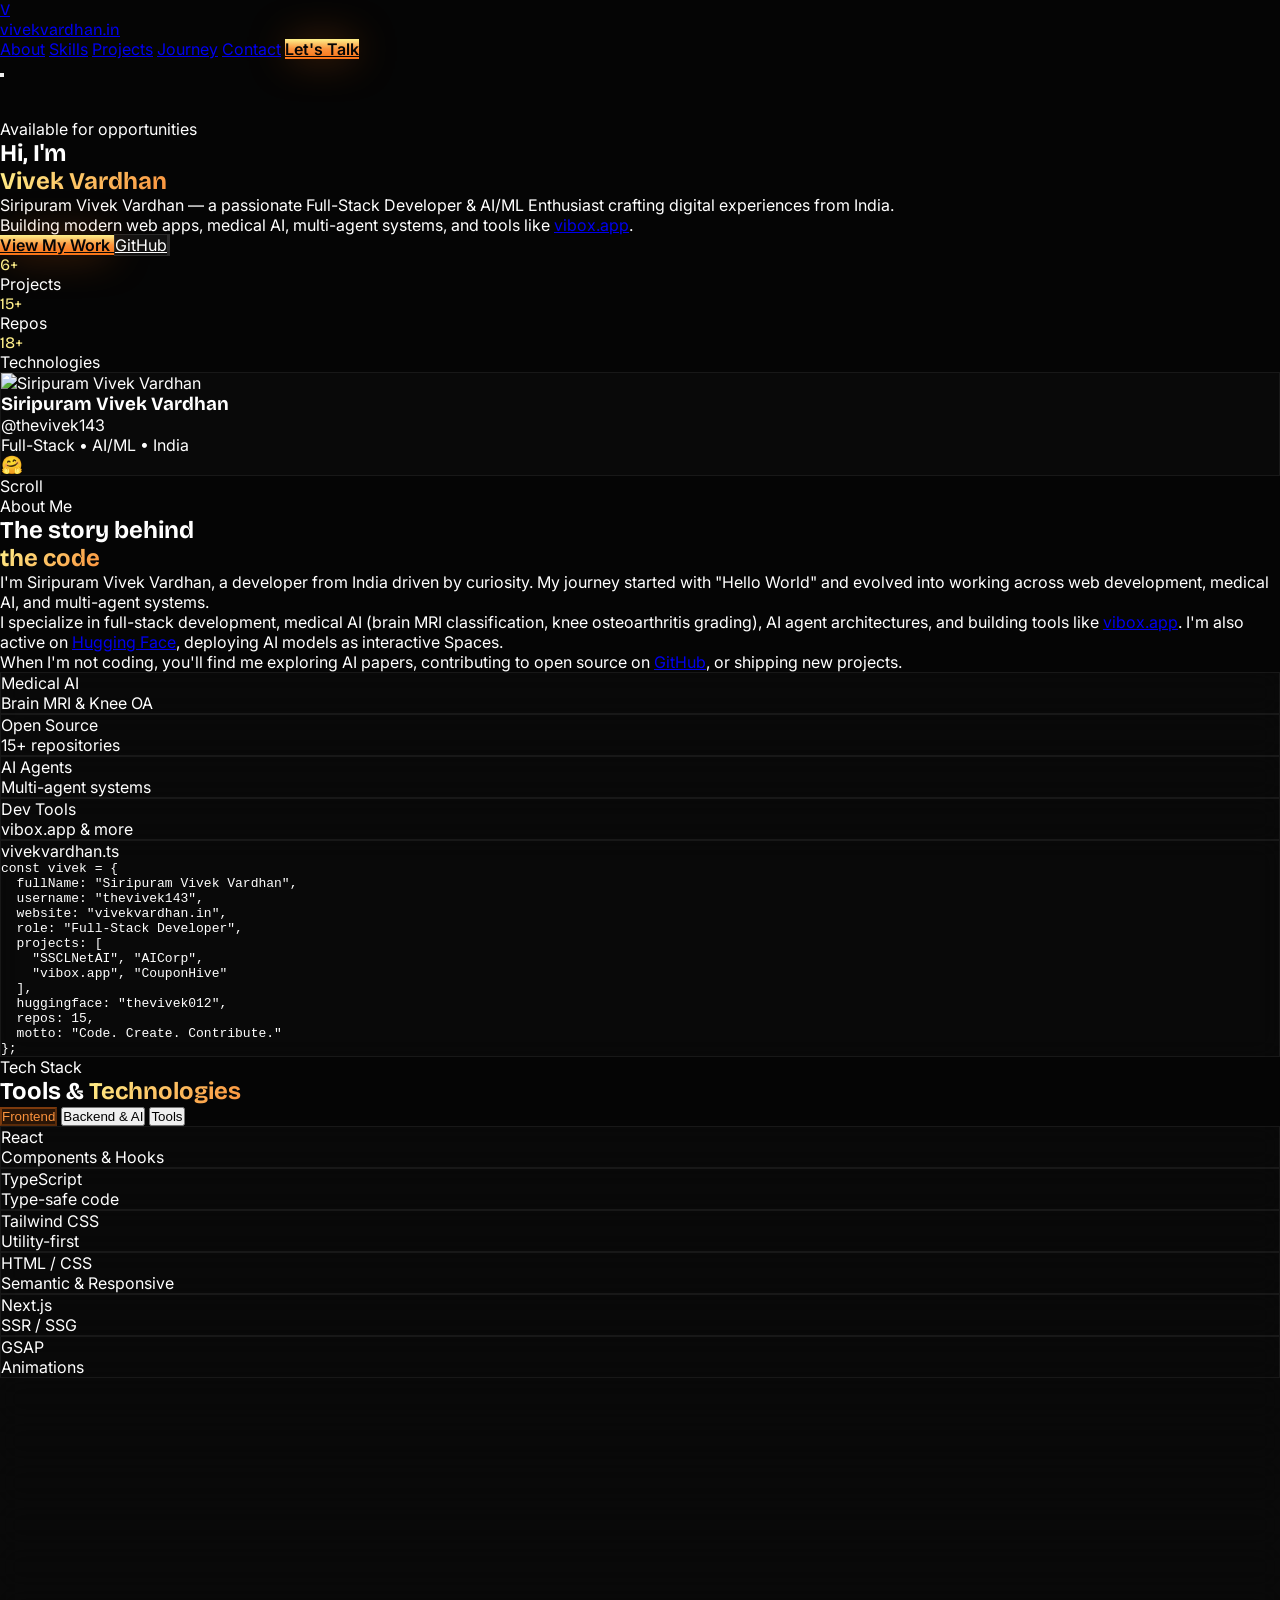
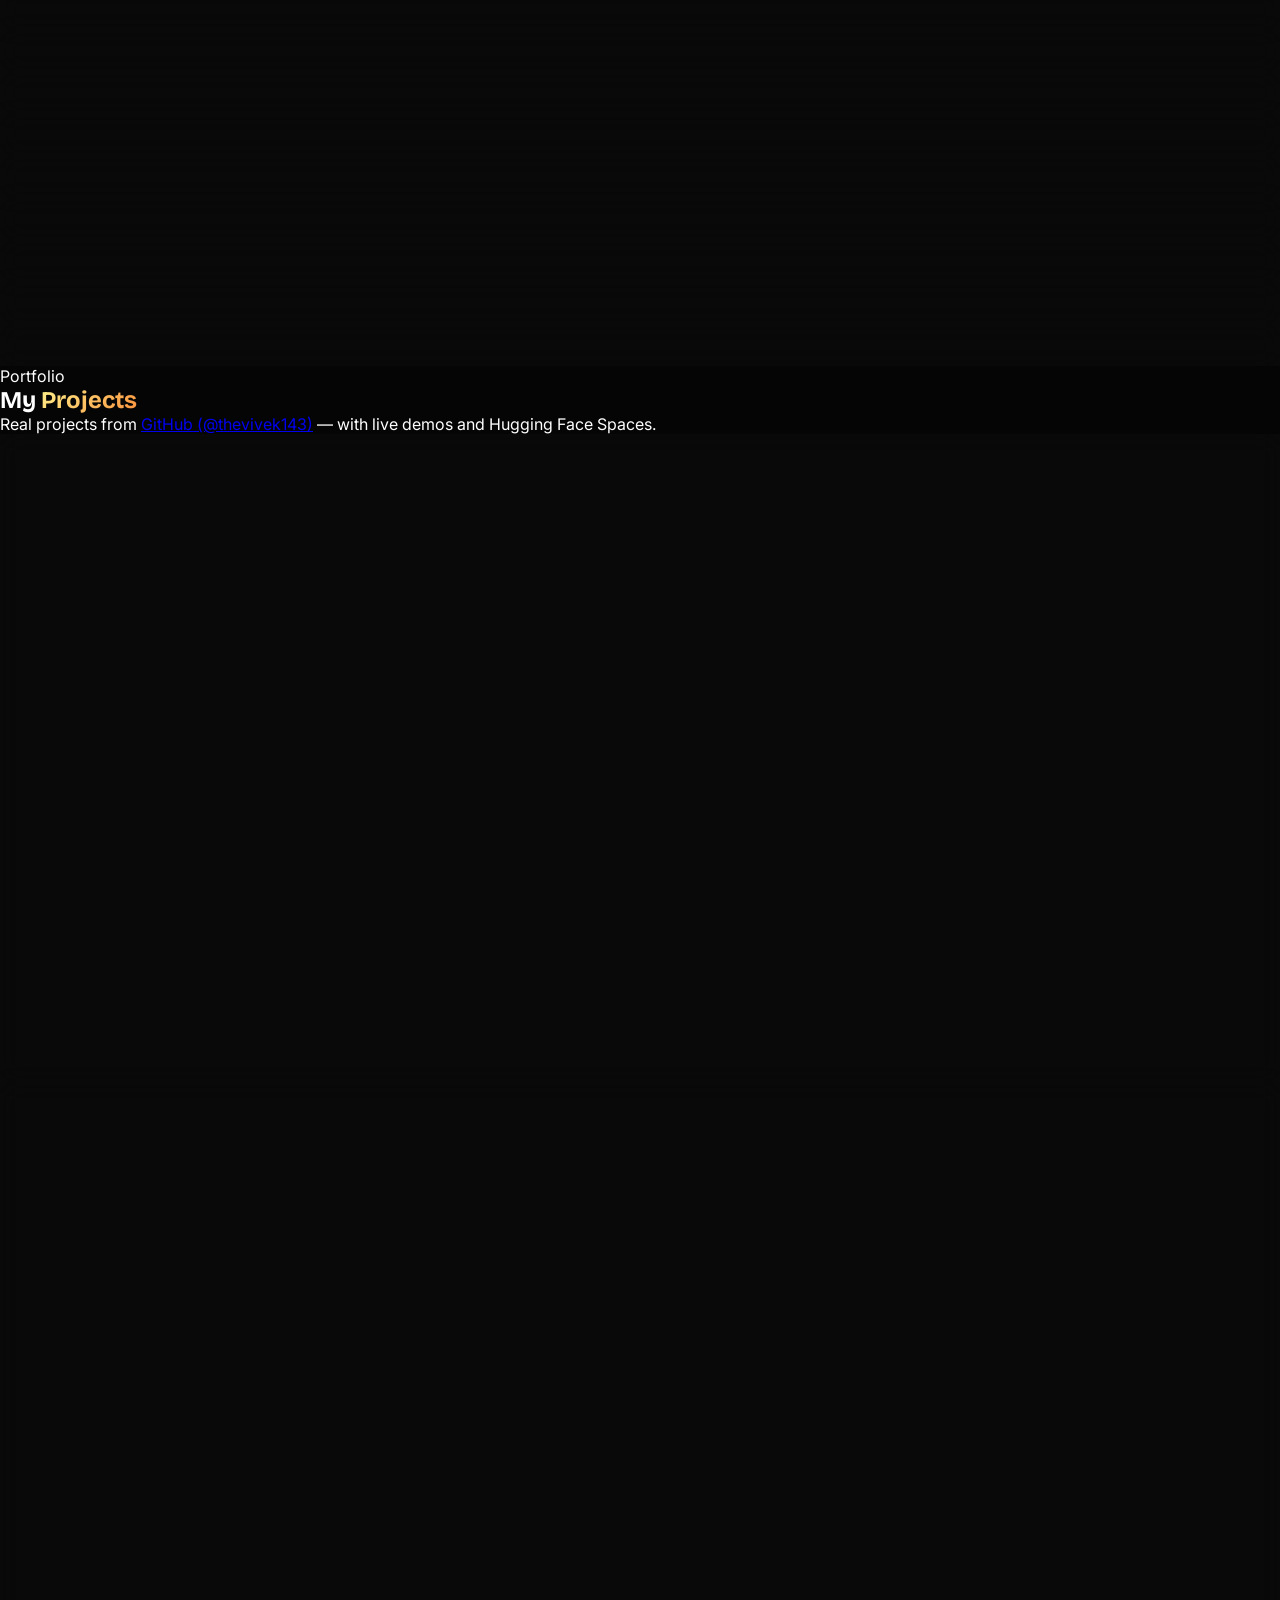
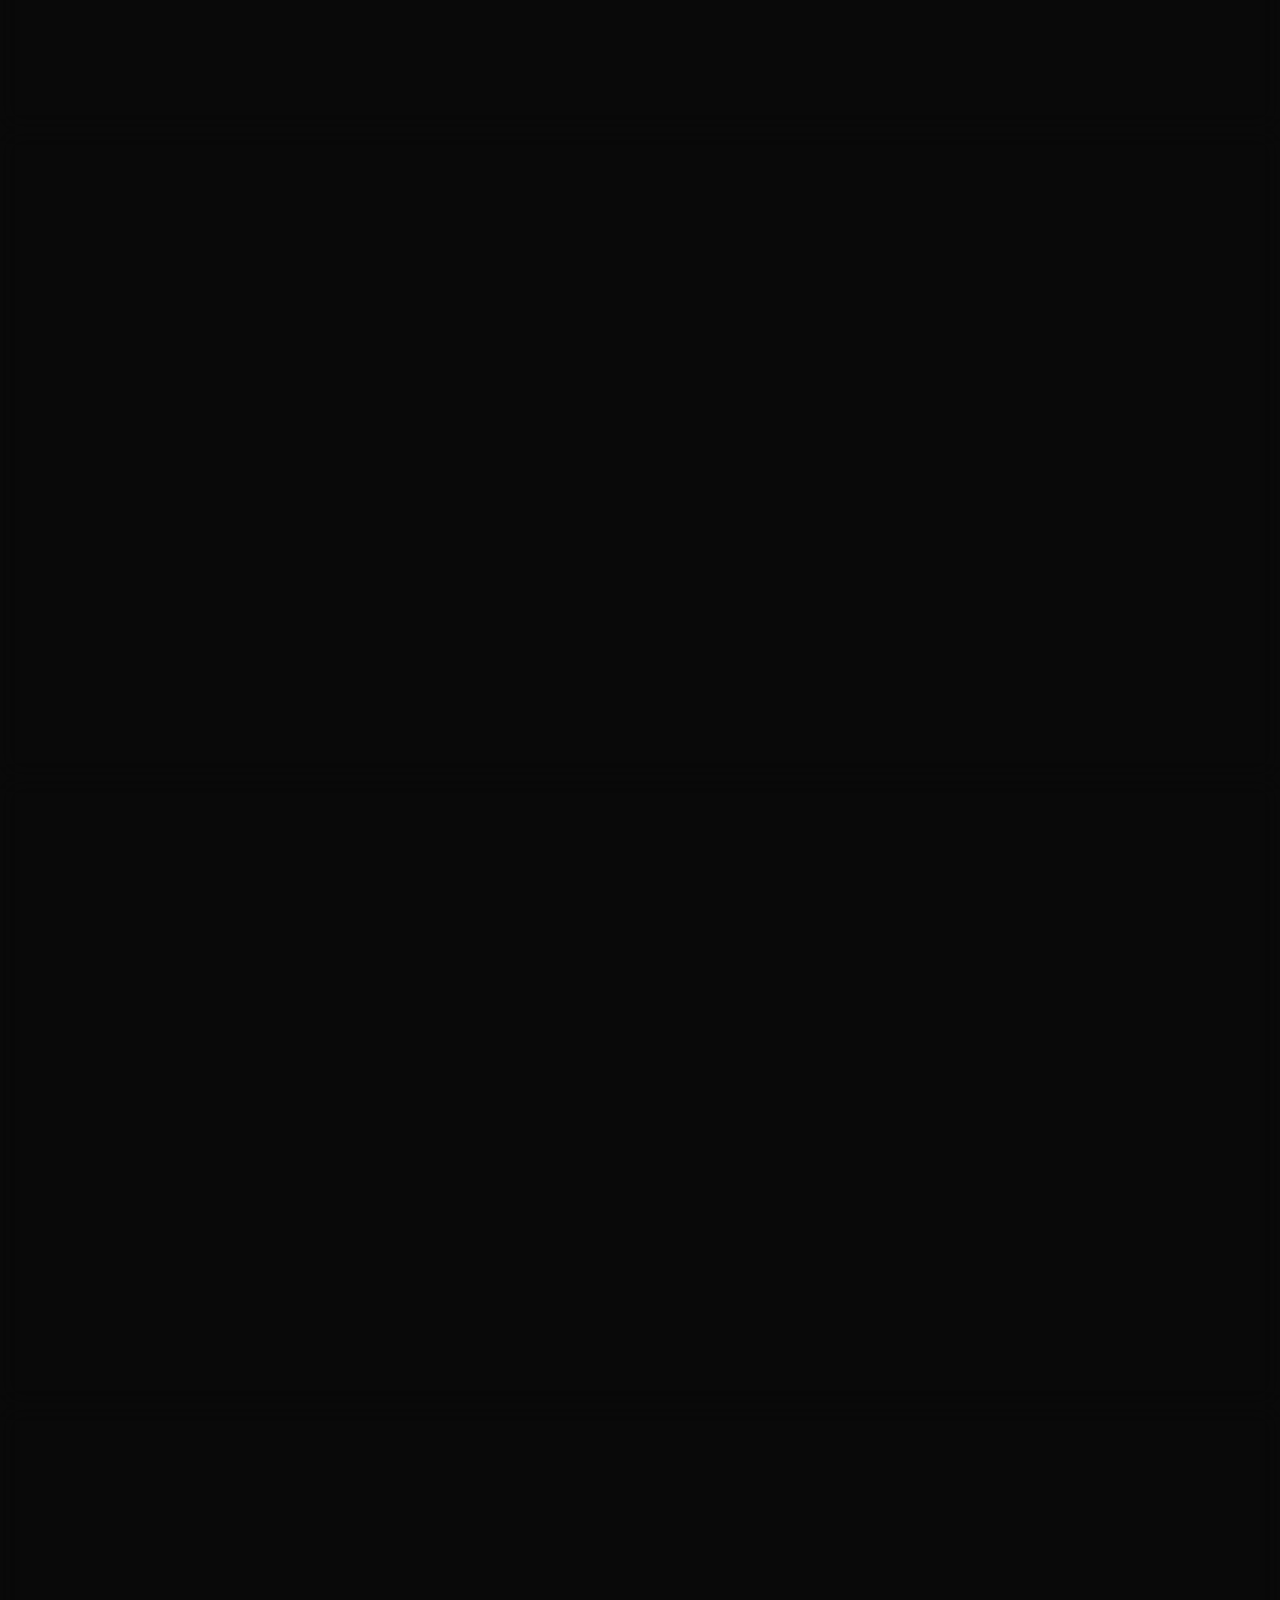
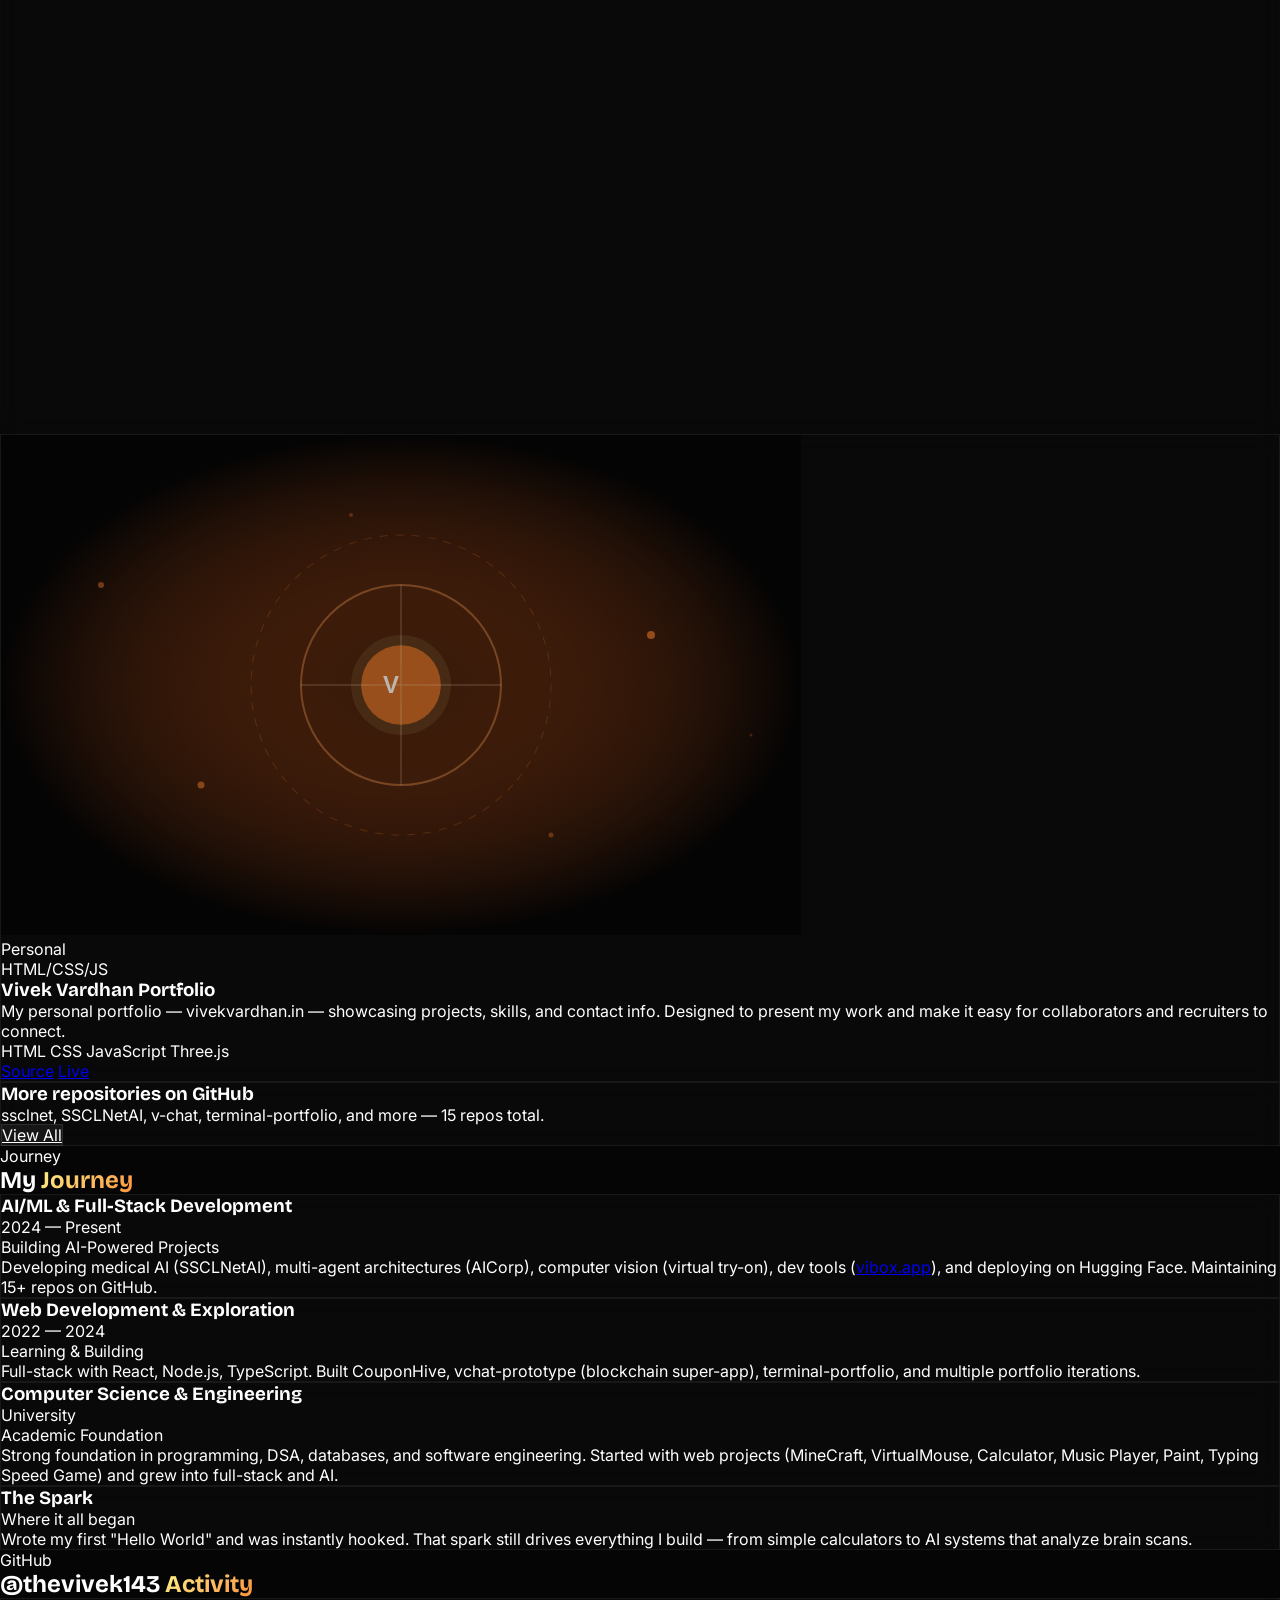
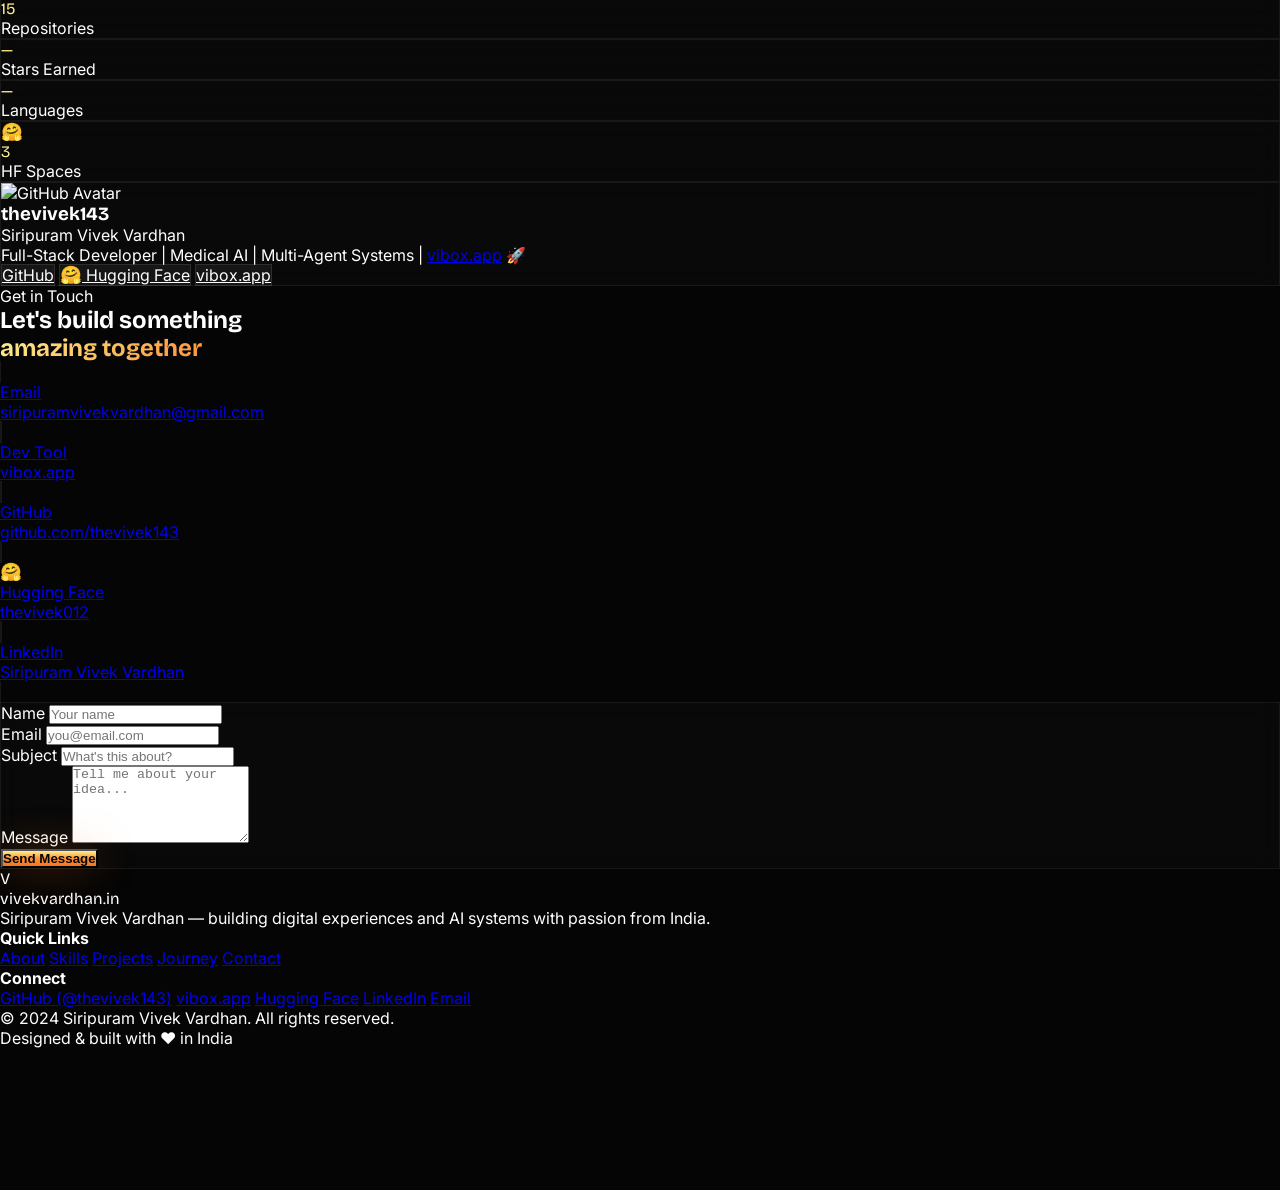
==== commit 7d267816: "Enhance portfolio website with SEO improvements, accessibility features, and new SVG assets - Added " ====
--- a/index.html
+++ b/index.html
@@ -5,15 +5,37 @@
     <meta name="viewport" content="width=device-width, initial-scale=1.0">
     <title>Siripuram Vivek Vardhan — Developer & Creator</title>
     <meta name="description" content="Portfolio of Siripuram Vivek Vardhan — Full-Stack Developer, AI/ML Enthusiast, and Open Source Contributor from India.">
+    <meta name="robots" content="index, follow, max-image-preview:large">
+    <link rel="canonical" href="https://thevivek0408.github.io/">
+    <meta property="og:type" content="website">
+    <meta property="og:site_name" content="Siripuram Vivek Vardhan Portfolio">
     <meta property="og:title" content="Siripuram Vivek Vardhan — Developer & Creator">
     <meta property="og:description" content="Full-Stack Developer, AI/ML Enthusiast, and Open Source Contributor from India.">
-    <meta property="og:image" content="https://avatars.githubusercontent.com/u/66245161?v=4">
-    <meta property="og:url" content="https://vivekvardhan.in">
-    <meta property="og:type" content="website">
+    <meta property="og:image" content="https://thevivek0408.github.io/minec.jpeg">
+    <meta property="og:image:alt" content="Screenshot of projects from Siripuram Vivek Vardhan portfolio website">
+    <meta property="og:url" content="https://thevivek0408.github.io/">
     <meta name="twitter:card" content="summary_large_image">
     <meta name="twitter:title" content="Siripuram Vivek Vardhan — Developer & Creator">
     <meta name="twitter:description" content="Full-Stack Developer, AI/ML Enthusiast, and Open Source Contributor from India.">
-    <meta name="twitter:image" content="https://avatars.githubusercontent.com/u/66245161?v=4">
+    <meta name="twitter:image" content="https://thevivek0408.github.io/minec.jpeg">
+    <meta name="twitter:creator" content="@thevivek143">
+    <script type="application/ld+json">
+        {
+            "@context": "https://schema.org",
+            "@type": "Person",
+            "name": "Siripuram Vivek Vardhan",
+            "url": "https://thevivek0408.github.io/",
+            "jobTitle": "Full-Stack Developer",
+            "description": "Full-Stack Developer, AI/ML Enthusiast, and Open Source Contributor from India.",
+            "sameAs": [
+                "https://github.com/thevivek143",
+                "https://linkedin.com/in/siripuramvivekvardhan",
+                "https://twitter.com/thevivek143",
+                "https://huggingface.co/thevivek012",
+                "https://vibox.app"
+            ]
+        }
+    </script>
     <script src="https://cdn.tailwindcss.com"></script>
     <link href="https://fonts.googleapis.com/css2?family=Inter:wght@300;400;500;600&display=swap" rel="stylesheet">
     <link href="https://fonts.googleapis.com/css2?family=Bricolage+Grotesque:wght@300;400;500;600;700&display=swap" rel="stylesheet">
@@ -93,6 +115,7 @@
         .gradient-text {
             background: linear-gradient(135deg, #fef08a, #fb923c, #f97316, #fef08a);
             background-size: 300% 300%;
+            background-clip: text;
             -webkit-background-clip: text;
             -webkit-text-fill-color: transparent;
             animation: gradient-shift 4s ease infinite
@@ -162,6 +185,15 @@
 
         .project-img { transition: transform .7s ease, filter .7s ease; filter: brightness(.75) saturate(.85) }
         .project-card:hover .project-img { transform: scale(1.08); filter: brightness(1) saturate(1.1) }
+
+        a:focus-visible,
+        button:focus-visible,
+        input:focus-visible,
+        textarea:focus-visible {
+            outline: 2px solid rgba(251, 146, 60, 0.95);
+            outline-offset: 3px;
+            box-shadow: 0 0 0 4px rgba(249, 115, 22, 0.25)
+        }
 
         @media (prefers-reduced-motion: reduce) {
             *, *::before, *::after {
@@ -203,7 +235,7 @@
                 <a href="#contact" class="text-xs text-neutral-400 hover:text-white transition-colors uppercase tracking-widest">Contact</a>
                 <a href="#contact" class="cta-btn px-5 py-2.5 rounded-full text-sm font-semibold">Let's Talk</a>
             </div>
-            <button id="menuBtn" class="md:hidden w-10 h-10 flex items-center justify-center rounded-xl bg-white/5 border border-white/10">
+            <button id="menuBtn" aria-label="Open navigation menu" class="md:hidden w-10 h-10 flex items-center justify-center rounded-xl bg-white/5 border border-white/10">
                 <i data-lucide="menu" class="w-5 h-5"></i>
             </button>
         </div>
@@ -213,7 +245,7 @@
     <div id="mobileNav" class="mobile-nav fixed inset-0 z-[60] bg-[#050505]/95 backdrop-blur-2xl flex flex-col">
         <div class="flex items-center justify-between px-6 py-5">
             <span class="font-bricolage text-lg font-500">vivekvardhan<span class="text-orange-400">.in</span></span>
-            <button id="closeNav" class="w-10 h-10 flex items-center justify-center rounded-xl bg-white/5 border border-white/10">
+            <button id="closeNav" aria-label="Close navigation menu" class="w-10 h-10 flex items-center justify-center rounded-xl bg-white/5 border border-white/10">
                 <i data-lucide="x" class="w-5 h-5"></i>
             </button>
         </div>
@@ -257,7 +289,7 @@
                         <a href="https://github.com/thevivek143" target="_blank" class="sec-btn px-8 py-4 rounded-full text-base inline-flex items-center gap-2">
                             <i data-lucide="github" class="w-4 h-4"></i> GitHub
                         </a>
-                        <a href="mailto:siripuramvivekvardhan@gmail.com" class="sec-btn w-12 h-12 rounded-full flex items-center justify-center" title="Email">
+                        <a href="mailto:siripuramvivekvardhan@gmail.com" class="sec-btn w-12 h-12 rounded-full flex items-center justify-center" title="Email" aria-label="Send email to Siripuram Vivek Vardhan">
                             <i data-lucide="mail" class="w-4 h-4"></i>
                         </a>
                     </div>
@@ -293,16 +325,16 @@
                                 <p class="text-xs text-orange-400/70 mt-1">Full-Stack • AI/ML • India</p>
                             </div>
                             <div class="flex justify-center gap-3 mt-5">
-                                <a href="https://github.com/thevivek143" target="_blank" class="w-10 h-10 rounded-xl bg-white/5 border border-white/10 flex items-center justify-center hover:bg-white/10 hover:border-orange-500/30 transition-all">
+                                <a href="https://github.com/thevivek143" target="_blank" aria-label="Open GitHub profile" class="w-10 h-10 rounded-xl bg-white/5 border border-white/10 flex items-center justify-center hover:bg-white/10 hover:border-orange-500/30 transition-all">
                                     <i data-lucide="github" class="w-4 h-4 text-neutral-400"></i>
                                 </a>
-                                <a href="https://linkedin.com/in/siripuramvivekvardhan" target="_blank" class="w-10 h-10 rounded-xl bg-white/5 border border-white/10 flex items-center justify-center hover:bg-white/10 hover:border-orange-500/30 transition-all">
+                                <a href="https://linkedin.com/in/siripuramvivekvardhan" target="_blank" aria-label="Open LinkedIn profile" class="w-10 h-10 rounded-xl bg-white/5 border border-white/10 flex items-center justify-center hover:bg-white/10 hover:border-orange-500/30 transition-all">
                                     <i data-lucide="linkedin" class="w-4 h-4 text-neutral-400"></i>
                                 </a>
-                                <a href="https://twitter.com/thevivek143" target="_blank" class="w-10 h-10 rounded-xl bg-white/5 border border-white/10 flex items-center justify-center hover:bg-white/10 hover:border-orange-500/30 transition-all">
+                                <a href="https://twitter.com/thevivek143" target="_blank" aria-label="Open X profile" class="w-10 h-10 rounded-xl bg-white/5 border border-white/10 flex items-center justify-center hover:bg-white/10 hover:border-orange-500/30 transition-all">
                                     <i data-lucide="twitter" class="w-4 h-4 text-neutral-400"></i>
                                 </a>
-                                <a href="https://huggingface.co/thevivek012" target="_blank" class="w-10 h-10 rounded-xl bg-white/5 border border-white/10 flex items-center justify-center hover:bg-white/10 hover:border-orange-500/30 transition-all">
+                                <a href="https://huggingface.co/thevivek012" target="_blank" aria-label="Open Hugging Face profile" class="w-10 h-10 rounded-xl bg-white/5 border border-white/10 flex items-center justify-center hover:bg-white/10 hover:border-orange-500/30 transition-all">
                                     <span class="hf-icon">🤗</span>
                                 </a>
                             </div>
@@ -577,7 +609,7 @@
             <div class="section-reveal grid grid-cols-1 md:grid-cols-2 lg:grid-cols-3 gap-6">
                 <div class="glass-card rounded-3xl overflow-hidden group project-card">
                     <div class="relative h-56 overflow-hidden">
-                        <img src="https://picsum.photos/seed/ssclnet-medical-brain/800/500" alt="SSCLNetAI - Medical AI Brain MRI" class="w-full h-full object-cover project-img">
+                        <img src="./assets/images/ssclnet.svg" alt="SSCLNetAI - Medical AI Brain MRI" class="w-full h-full object-cover project-img">
                         <div class="absolute inset-0 bg-gradient-to-t from-[#0A0A0A] via-[#0A0A0A]/30 to-transparent"></div>
                         <div class="absolute top-4 left-4 flex gap-2 z-10">
                             <span class="px-2.5 py-1 rounded-full bg-green-500/20 border border-green-500/30 text-[10px] text-green-400 uppercase tracking-wider">Healthcare</span>
@@ -606,7 +638,7 @@
 
                 <div class="glass-card rounded-3xl overflow-hidden group project-card">
                     <div class="relative h-56 overflow-hidden">
-                        <img src="https://picsum.photos/seed/aicorp-multi-agent-ai/800/500" alt="AICorp Multi-Agent AI" class="w-full h-full object-cover project-img">
+                        <img src="./assets/images/aicorp.svg" alt="AICorp Multi-Agent AI" class="w-full h-full object-cover project-img">
                         <div class="absolute inset-0 bg-gradient-to-t from-[#0A0A0A] via-[#0A0A0A]/30 to-transparent"></div>
                         <div class="absolute top-4 left-4 flex gap-2 z-10">
                             <span class="px-2.5 py-1 rounded-full bg-purple-500/20 border border-purple-500/30 text-[10px] text-purple-400 uppercase tracking-wider">AI Agents</span>
@@ -632,7 +664,7 @@
 
                 <div class="glass-card rounded-3xl overflow-hidden group project-card">
                     <div class="relative h-56 overflow-hidden">
-                        <img src="https://picsum.photos/seed/virtual-tryon-fashion/800/500" alt="Clothes Virtual Try-On" class="w-full h-full object-cover project-img">
+                        <img src="./assets/images/virtual_tryon.svg" alt="Clothes Virtual Try-On" class="w-full h-full object-cover project-img">
                         <div class="absolute inset-0 bg-gradient-to-t from-[#0A0A0A] via-[#0A0A0A]/30 to-transparent"></div>
                         <div class="absolute top-4 left-4 flex gap-2 z-10">
                             <span class="px-2.5 py-1 rounded-full bg-pink-500/20 border border-pink-500/30 text-[10px] text-pink-400 uppercase tracking-wider">Computer Vision</span>
@@ -659,7 +691,7 @@
 
                 <div class="glass-card rounded-3xl overflow-hidden group project-card">
                     <div class="relative h-56 overflow-hidden">
-                        <img src="https://picsum.photos/seed/couponhive-deals-shop/800/500" alt="CouponHive" class="w-full h-full object-cover project-img">
+                        <img src="./assets/images/couponhive.svg" alt="CouponHive" class="w-full h-full object-cover project-img">
                         <div class="absolute inset-0 bg-gradient-to-t from-[#0A0A0A] via-[#0A0A0A]/30 to-transparent"></div>
                         <div class="absolute top-4 left-4 flex gap-2 z-10">
                             <span class="px-2.5 py-1 rounded-full bg-orange-500/20 border border-orange-500/30 text-[10px] text-orange-400 uppercase tracking-wider">Web App</span>
@@ -684,7 +716,7 @@
 
                 <div class="glass-card rounded-3xl overflow-hidden group project-card">
                     <div class="relative h-56 overflow-hidden">
-                        <img src="https://picsum.photos/seed/vibox-app-tools-dev/800/500" alt="vibox.app" class="w-full h-full object-cover project-img">
+                        <img src="./assets/images/vibox.svg" alt="vibox.app" class="w-full h-full object-cover project-img">
                         <div class="absolute inset-0 bg-gradient-to-t from-[#0A0A0A] via-[#0A0A0A]/30 to-transparent"></div>
                         <div class="absolute top-4 left-4 flex gap-2 z-10">
                             <span class="px-2.5 py-1 rounded-full bg-cyan-500/20 border border-cyan-500/30 text-[10px] text-cyan-400 uppercase tracking-wider">Dev Tool</span>
@@ -712,7 +744,7 @@
 
                 <div class="glass-card rounded-3xl overflow-hidden group project-card">
                     <div class="relative h-56 overflow-hidden">
-                        <img src="https://picsum.photos/seed/vivek-portfolio-web-design/800/500" alt="Vivek Vardhan Portfolio" class="w-full h-full object-cover project-img">
+                        <img src="./assets/images/portfolio.svg" alt="Vivek Vardhan Portfolio" class="w-full h-full object-cover project-img">
                         <div class="absolute inset-0 bg-gradient-to-t from-[#0A0A0A] via-[#0A0A0A]/30 to-transparent"></div>
                         <div class="absolute top-4 left-4 flex gap-2 z-10">
                             <span class="px-2.5 py-1 rounded-full bg-blue-500/20 border border-blue-500/30 text-[10px] text-blue-400 uppercase tracking-wider">Personal</span>
@@ -995,7 +1027,7 @@
     </footer>
 
     <!-- Toast Notification -->
-    <div id="toast" class="toast fixed bottom-8 right-8 z-[70] glass-card rounded-2xl px-6 py-4 flex items-center gap-3 max-w-sm">
+    <div id="toast" role="status" aria-live="polite" aria-atomic="true" class="toast fixed bottom-8 right-8 z-[70] glass-card rounded-2xl px-6 py-4 flex items-center gap-3 max-w-sm">
         <div id="toastIcon" class="w-8 h-8 rounded-full bg-green-500/20 flex items-center justify-center shrink-0">
             <i data-lucide="check" class="w-4 h-4 text-green-400"></i>
         </div>
@@ -1008,7 +1040,12 @@
     <!-- ==================== JAVASCRIPT ==================== -->
     <script>
         // Initialize Lucide icons
-        lucide.createIcons();
+        if (window.lucide && typeof window.lucide.createIcons === 'function') {
+            window.lucide.createIcons();
+        }
+
+        var prefersReducedMotion = window.matchMedia('(prefers-reduced-motion: reduce)').matches;
+        var isSmallScreen = window.matchMedia('(max-width: 768px)').matches;
 
         // ── Mobile Navigation ──
         var mobileNav = document.getElementById('mobileNav');
@@ -1089,136 +1126,160 @@
             }, 30);
         }
 
-        // ── Three.js Particle Sphere ──
+        // ── Three.js Particle Sphere (desktop only) ──
         var canvas = document.getElementById('three-canvas');
-        var renderer = new THREE.WebGLRenderer({ canvas: canvas, alpha: true, antialias: true });
-        renderer.setSize(window.innerWidth, window.innerHeight);
-        renderer.setPixelRatio(Math.min(window.devicePixelRatio, 2));
-
-        var scene = new THREE.Scene();
-        scene.fog = new THREE.FogExp2(0x050505, 0.003);
-
-        var camera = new THREE.PerspectiveCamera(50, window.innerWidth / window.innerHeight, 0.1, 1000);
-        camera.position.set(0, 0, 18);
-
-        // Particle sphere
-        var particleCount = 4000;
-        var positions = new Float32Array(particleCount * 3);
-        var colors = new Float32Array(particleCount * 3);
-        var R = 5;
-
-        for (var i = 0; i < particleCount; i++) {
-            var phi = Math.acos(1 - 2 * (i + 0.5) / particleCount);
-            var theta = Math.PI * (1 + Math.sqrt(5)) * i;
-            positions[i * 3]     = R * Math.sin(phi) * Math.cos(theta);
-            positions[i * 3 + 1] = R * Math.sin(phi) * Math.sin(theta);
-            positions[i * 3 + 2] = R * Math.cos(phi);
-
-            if (Math.random() < 0.05) {
-                colors[i * 3] = 0.976; colors[i * 3 + 1] = 0.451; colors[i * 3 + 2] = 0.086;
-            } else {
-                var c = 0.267;
-                colors[i * 3] = c; colors[i * 3 + 1] = c; colors[i * 3 + 2] = c;
+        var enableThreeEffects = !prefersReducedMotion && !isSmallScreen && canvas && window.THREE;
+
+        if (enableThreeEffects) {
+            var renderer = new THREE.WebGLRenderer({
+                canvas: canvas,
+                alpha: true,
+                antialias: true,
+                powerPreference: 'high-performance'
+            });
+            renderer.setSize(window.innerWidth, window.innerHeight);
+            renderer.setPixelRatio(Math.min(window.devicePixelRatio, 1.5));
+
+            var scene = new THREE.Scene();
+            scene.fog = new THREE.FogExp2(0x050505, 0.003);
+
+            var camera = new THREE.PerspectiveCamera(50, window.innerWidth / window.innerHeight, 0.1, 1000);
+            camera.position.set(0, 0, 18);
+
+            var particleCount = window.innerWidth < 1280 ? 2200 : 3200;
+            var positions = new Float32Array(particleCount * 3);
+            var colors = new Float32Array(particleCount * 3);
+            var R = 5;
+
+            for (var i = 0; i < particleCount; i++) {
+                var phi = Math.acos(1 - 2 * (i + 0.5) / particleCount);
+                var theta = Math.PI * (1 + Math.sqrt(5)) * i;
+                positions[i * 3] = R * Math.sin(phi) * Math.cos(theta);
+                positions[i * 3 + 1] = R * Math.sin(phi) * Math.sin(theta);
+                positions[i * 3 + 2] = R * Math.cos(phi);
+
+                if (Math.random() < 0.05) {
+                    colors[i * 3] = 0.976;
+                    colors[i * 3 + 1] = 0.451;
+                    colors[i * 3 + 2] = 0.086;
+                } else {
+                    var c = 0.267;
+                    colors[i * 3] = c;
+                    colors[i * 3 + 1] = c;
+                    colors[i * 3 + 2] = c;
+                }
             }
-        }
-
-        var particleGeometry = new THREE.BufferGeometry();
-        particleGeometry.setAttribute('position', new THREE.BufferAttribute(positions, 3));
-        particleGeometry.setAttribute('color', new THREE.BufferAttribute(colors, 3));
-
-        var particles = new THREE.Points(particleGeometry, new THREE.PointsMaterial({
-            size: 0.035,
-            vertexColors: true,
-            transparent: true,
-            opacity: 0.8,
-            sizeAttenuation: true
-        }));
-        scene.add(particles);
-
-        // Atmosphere mesh (fresnel glow)
-        var atmosphereMesh = new THREE.Mesh(
-            new THREE.SphereGeometry(5.2, 32, 32),
-            new THREE.ShaderMaterial({
-                vertexShader: 'varying vec3 vN; void main() { vN = normalize(normalMatrix * normal); gl_Position = projectionMatrix * modelViewMatrix * vec4(position, 1.0); }',
-                fragmentShader: 'varying vec3 vN; void main() { float i = pow(0.65 - dot(vN, vec3(0, 0, 1)), 2.0); gl_FragColor = vec4(0.976, 0.451, 0.086, 1.0) * i * 0.4; }',
-                blending: THREE.AdditiveBlending,
-                side: THREE.BackSide,
-                transparent: true
-            })
-        );
-        scene.add(atmosphereMesh);
-
-        // Orbital arcs — FIXED: added to scene instead of particles
-        for (var j = 0; j < 15; j++) {
-            var p1 = new THREE.Vector3(
-                R * Math.sin(Math.random() * Math.PI) * Math.cos(Math.random() * Math.PI * 2),
-                R * Math.sin(Math.random() * Math.PI) * Math.sin(Math.random() * Math.PI * 2),
-                R * Math.cos(Math.random() * Math.PI)
+
+            var particleGeometry = new THREE.BufferGeometry();
+            particleGeometry.setAttribute('position', new THREE.BufferAttribute(positions, 3));
+            particleGeometry.setAttribute('color', new THREE.BufferAttribute(colors, 3));
+
+            var particleMaterial = new THREE.PointsMaterial({
+                size: 0.035,
+                vertexColors: true,
+                transparent: true,
+                opacity: 0.8,
+                sizeAttenuation: true
+            });
+            var particles = new THREE.Points(particleGeometry, particleMaterial);
+            scene.add(particles);
+
+            var atmosphereMesh = new THREE.Mesh(
+                new THREE.SphereGeometry(5.2, 32, 32),
+                new THREE.ShaderMaterial({
+                    vertexShader: 'varying vec3 vN; void main() { vN = normalize(normalMatrix * normal); gl_Position = projectionMatrix * modelViewMatrix * vec4(position, 1.0); }',
+                    fragmentShader: 'varying vec3 vN; void main() { float i = pow(0.65 - dot(vN, vec3(0, 0, 1)), 2.0); gl_FragColor = vec4(0.976, 0.451, 0.086, 1.0) * i * 0.4; }',
+                    blending: THREE.AdditiveBlending,
+                    side: THREE.BackSide,
+                    transparent: true
+                })
             );
-            var p2 = new THREE.Vector3(
-                R * Math.sin(Math.random() * Math.PI) * Math.cos(Math.random() * Math.PI * 2),
-                R * Math.sin(Math.random() * Math.PI) * Math.sin(Math.random() * Math.PI * 2),
-                R * Math.cos(Math.random() * Math.PI)
-            );
-            var mid = p1.clone().add(p2).multiplyScalar(0.5).normalize().multiplyScalar(R * 1.3);
-            var curve = new THREE.QuadraticBezierCurve3(p1, mid, p2);
-            var lineGeometry = new THREE.BufferGeometry().setFromPoints(curve.getPoints(30));
-            var lineMaterial = new THREE.LineBasicMaterial({ color: 0xf97316, transparent: true, opacity: 0.08 });
-            scene.add(new THREE.Line(lineGeometry, lineMaterial));
-        }
-
-        // Mouse tracking
-        var mouseX = 0, mouseY = 0;
-        document.addEventListener('mousemove', function(e) {
-            mouseX = (e.clientX / window.innerWidth - 0.5) * 2;
-            mouseY = (e.clientY / window.innerHeight - 0.5) * 2;
-        });
-
-        // Animation loop
-        function animate() {
-            requestAnimationFrame(animate);
-            particles.rotation.y += 0.002;
-            particles.rotation.x = mouseY * 0.1;
-            particles.rotation.z = mouseX * 0.05;
-            renderer.render(scene, camera);
-        }
-        animate();
-
-        // Handle resize
-        window.addEventListener('resize', function() {
-            camera.aspect = window.innerWidth / window.innerHeight;
-            camera.updateProjectionMatrix();
-            renderer.setSize(window.innerWidth, window.innerHeight);
-        });
+            scene.add(atmosphereMesh);
+
+            for (var j = 0; j < 10; j++) {
+                var p1 = new THREE.Vector3(
+                    R * Math.sin(Math.random() * Math.PI) * Math.cos(Math.random() * Math.PI * 2),
+                    R * Math.sin(Math.random() * Math.PI) * Math.sin(Math.random() * Math.PI * 2),
+                    R * Math.cos(Math.random() * Math.PI)
+                );
+                var p2 = new THREE.Vector3(
+                    R * Math.sin(Math.random() * Math.PI) * Math.cos(Math.random() * Math.PI * 2),
+                    R * Math.sin(Math.random() * Math.PI) * Math.sin(Math.random() * Math.PI * 2),
+                    R * Math.cos(Math.random() * Math.PI)
+                );
+                var mid = p1.clone().add(p2).multiplyScalar(0.5).normalize().multiplyScalar(R * 1.25);
+                var curve = new THREE.QuadraticBezierCurve3(p1, mid, p2);
+                var lineGeometry = new THREE.BufferGeometry().setFromPoints(curve.getPoints(24));
+                var lineMaterial = new THREE.LineBasicMaterial({ color: 0xf97316, transparent: true, opacity: 0.07 });
+                scene.add(new THREE.Line(lineGeometry, lineMaterial));
+            }
+
+            var mouseX = 0;
+            var mouseY = 0;
+            document.addEventListener('mousemove', function(e) {
+                mouseX = (e.clientX / window.innerWidth - 0.5) * 2;
+                mouseY = (e.clientY / window.innerHeight - 0.5) * 2;
+            });
+
+            function animate() {
+                requestAnimationFrame(animate);
+                particles.rotation.y += 0.0018;
+                particles.rotation.x = mouseY * 0.08;
+                particles.rotation.z = mouseX * 0.04;
+                renderer.render(scene, camera);
+            }
+            animate();
+
+            window.addEventListener('resize', function() {
+                if (window.innerWidth <= 768) {
+                    return;
+                }
+                camera.aspect = window.innerWidth / window.innerHeight;
+                camera.updateProjectionMatrix();
+                renderer.setSize(window.innerWidth, window.innerHeight);
+            });
+        } else if (canvas) {
+            canvas.style.display = 'none';
+        }
 
         // ── GSAP Scroll Reveals ──
-        gsap.registerPlugin(ScrollTrigger);
-
-        document.querySelectorAll('.section-reveal').forEach(function(el) {
-            gsap.to(el, {
-                opacity: 1,
-                y: 0,
-                filter: 'blur(0px)',
-                duration: 1,
-                ease: 'power3.out',
-                scrollTrigger: {
-                    trigger: el,
-                    start: 'top 85%',
-                    toggleActions: 'play none none none'
+        if (prefersReducedMotion || typeof window.gsap === 'undefined' || typeof window.ScrollTrigger === 'undefined') {
+            document.querySelectorAll('.section-reveal').forEach(function(el) {
+                el.style.opacity = '1';
+                el.style.transform = 'none';
+                el.style.filter = 'none';
+            });
+            document.getElementById('statProjects').textContent = '6+';
+            document.getElementById('statRepos').textContent = '15+';
+            document.getElementById('statTech').textContent = '18+';
+        } else {
+            gsap.registerPlugin(ScrollTrigger);
+
+            document.querySelectorAll('.section-reveal').forEach(function(el) {
+                gsap.to(el, {
+                    opacity: 1,
+                    y: 0,
+                    filter: 'blur(0px)',
+                    duration: 1,
+                    ease: 'power3.out',
+                    scrollTrigger: {
+                        trigger: el,
+                        start: 'top 85%',
+                        toggleActions: 'play none none none'
+                    }
+                });
+            });
+
+            ScrollTrigger.create({
+                trigger: '#statProjects',
+                start: 'top 90%',
+                onEnter: function() {
+                    animateCounter(document.getElementById('statProjects'), 6, '+');
+                    animateCounter(document.getElementById('statRepos'), 15, '+');
+                    animateCounter(document.getElementById('statTech'), 18, '+');
                 }
             });
-        });
-
-        // Hero stat counters on scroll
-        ScrollTrigger.create({
-            trigger: '#statProjects',
-            start: 'top 90%',
-            onEnter: function() {
-                animateCounter(document.getElementById('statProjects'), 6, '+');
-                animateCounter(document.getElementById('statRepos'), 15, '+');
-                animateCounter(document.getElementById('statTech'), 18, '+');
-            }
-        });
+        }
 
         // ── Smooth Scroll with Nav Offset ──
         document.querySelectorAll('a[href^="#"]').forEach(function(anchor) {
@@ -1228,7 +1289,7 @@
                 if (target) {
                     var navHeight = 80;
                     var top = target.getBoundingClientRect().top + window.scrollY - navHeight;
-                    window.scrollTo({ top: top, behavior: 'smooth' });
+                    window.scrollTo({ top: top, behavior: prefersReducedMotion ? 'auto' : 'smooth' });
                 }
             });
         });
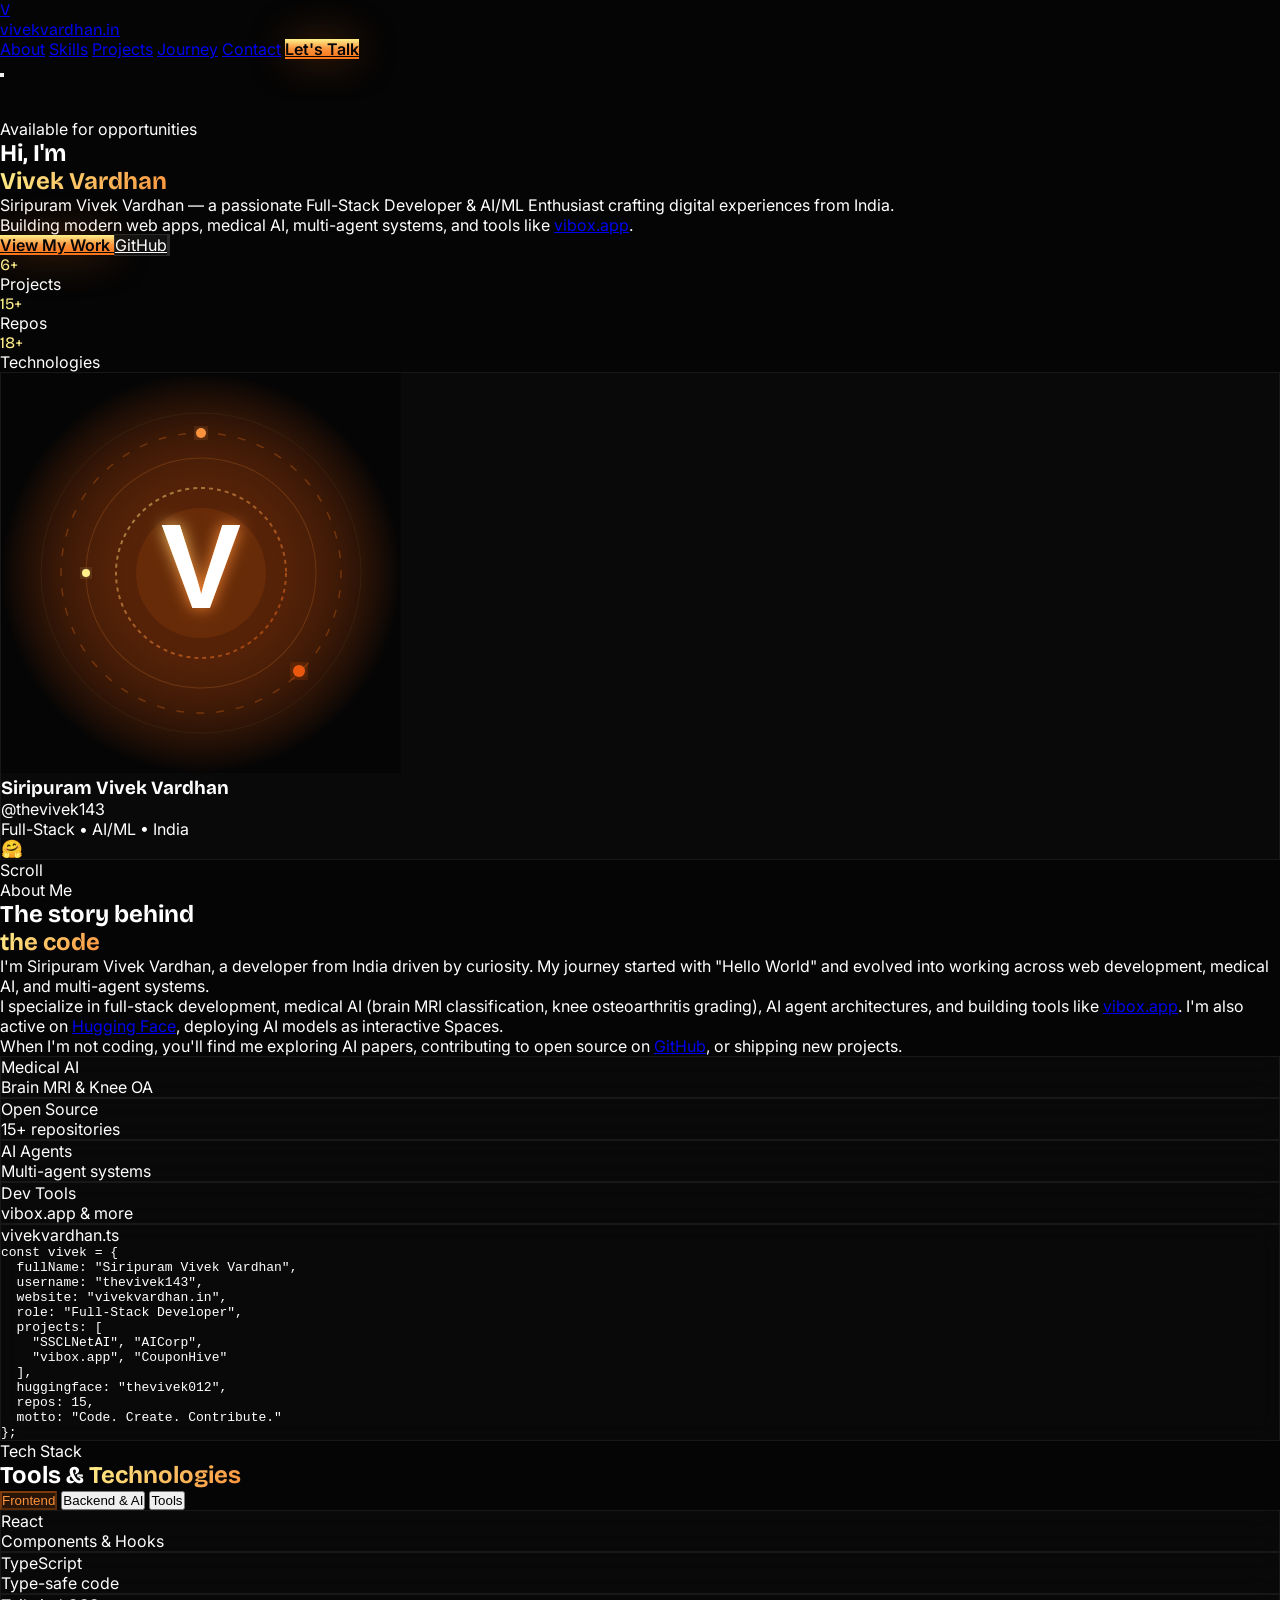
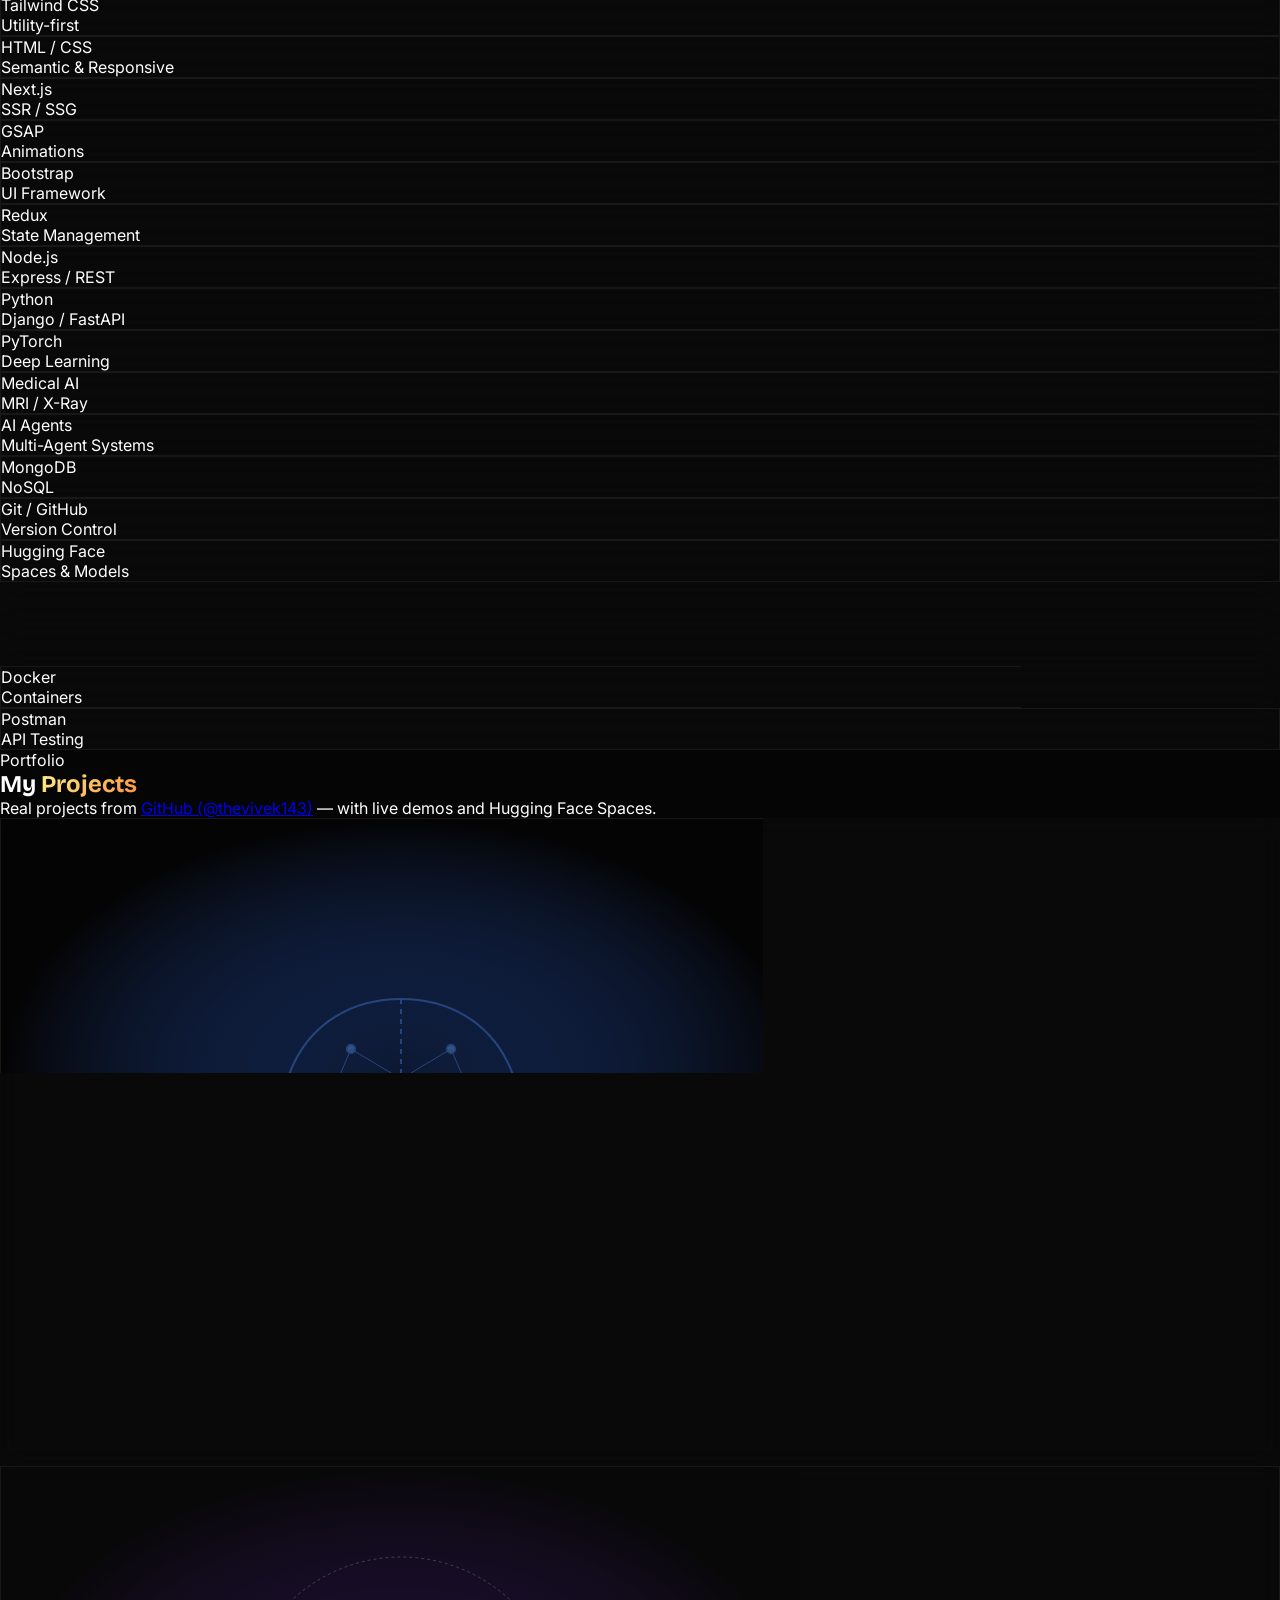
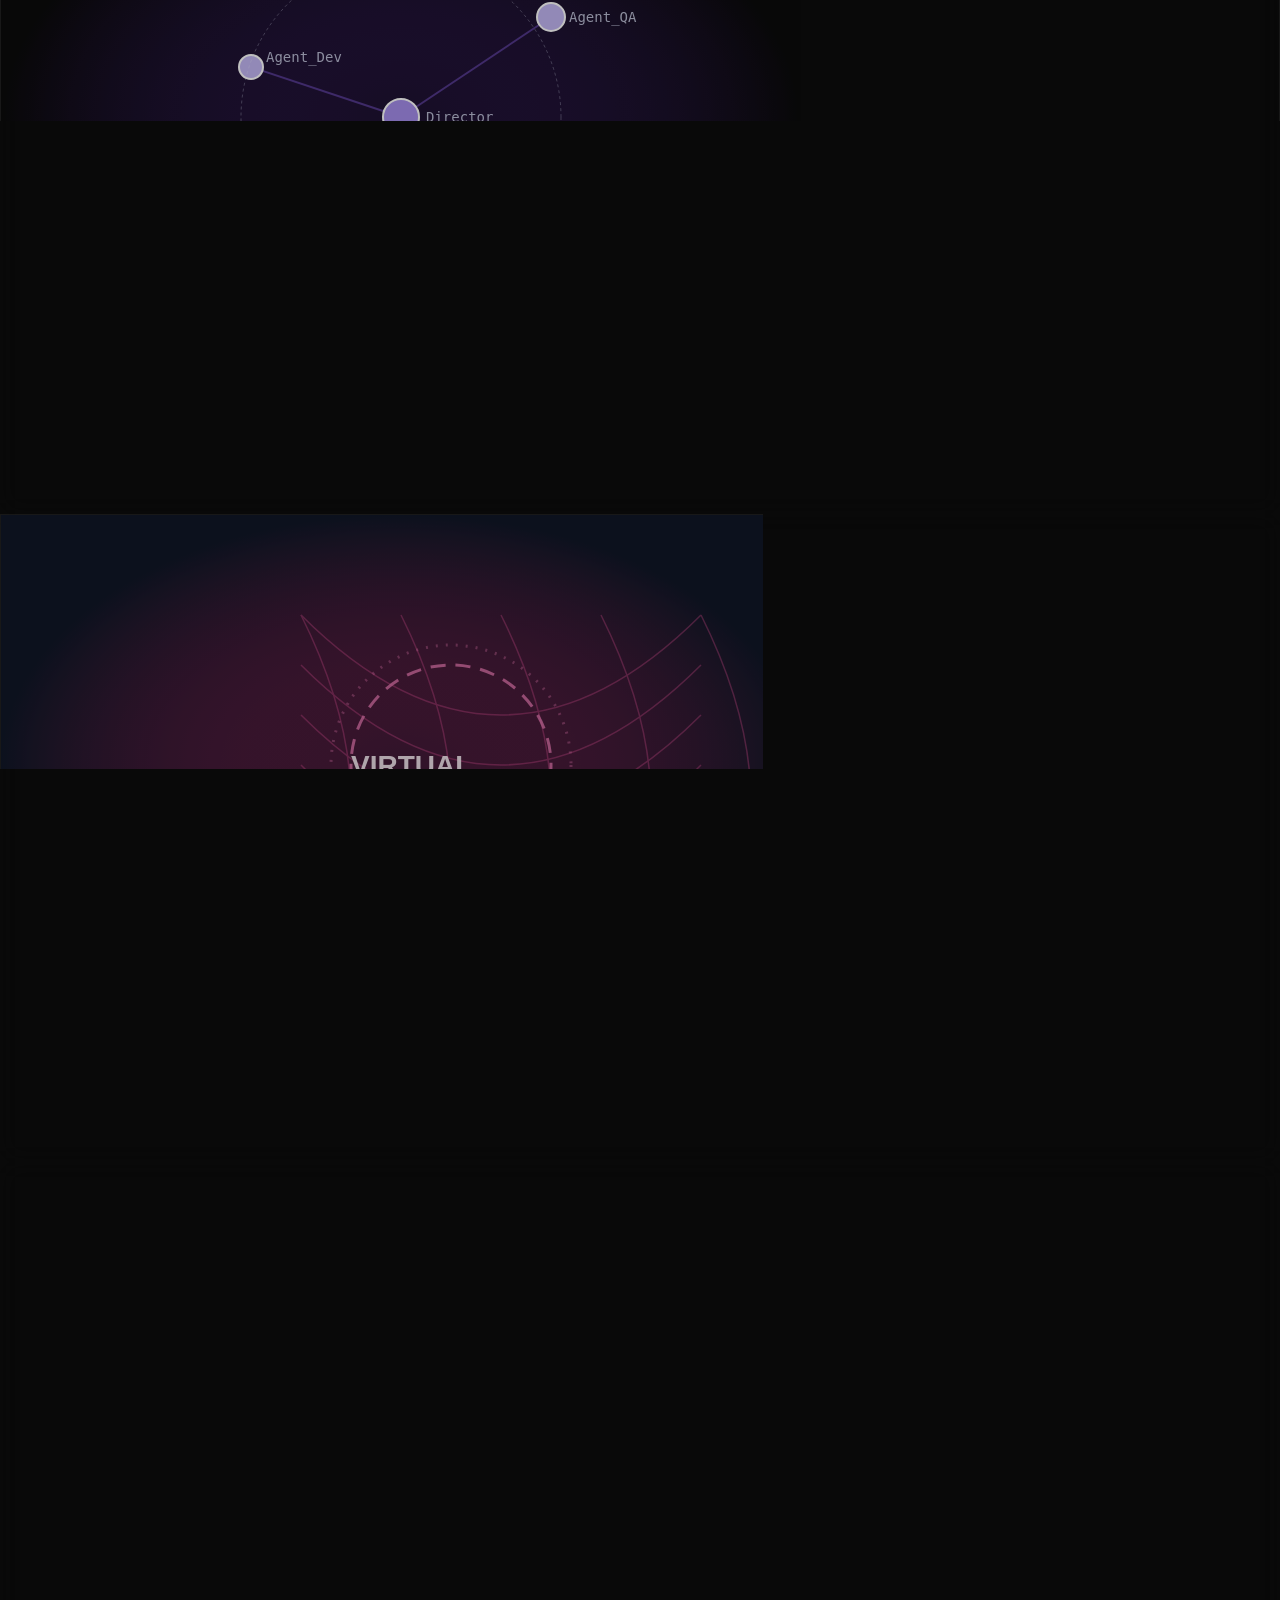
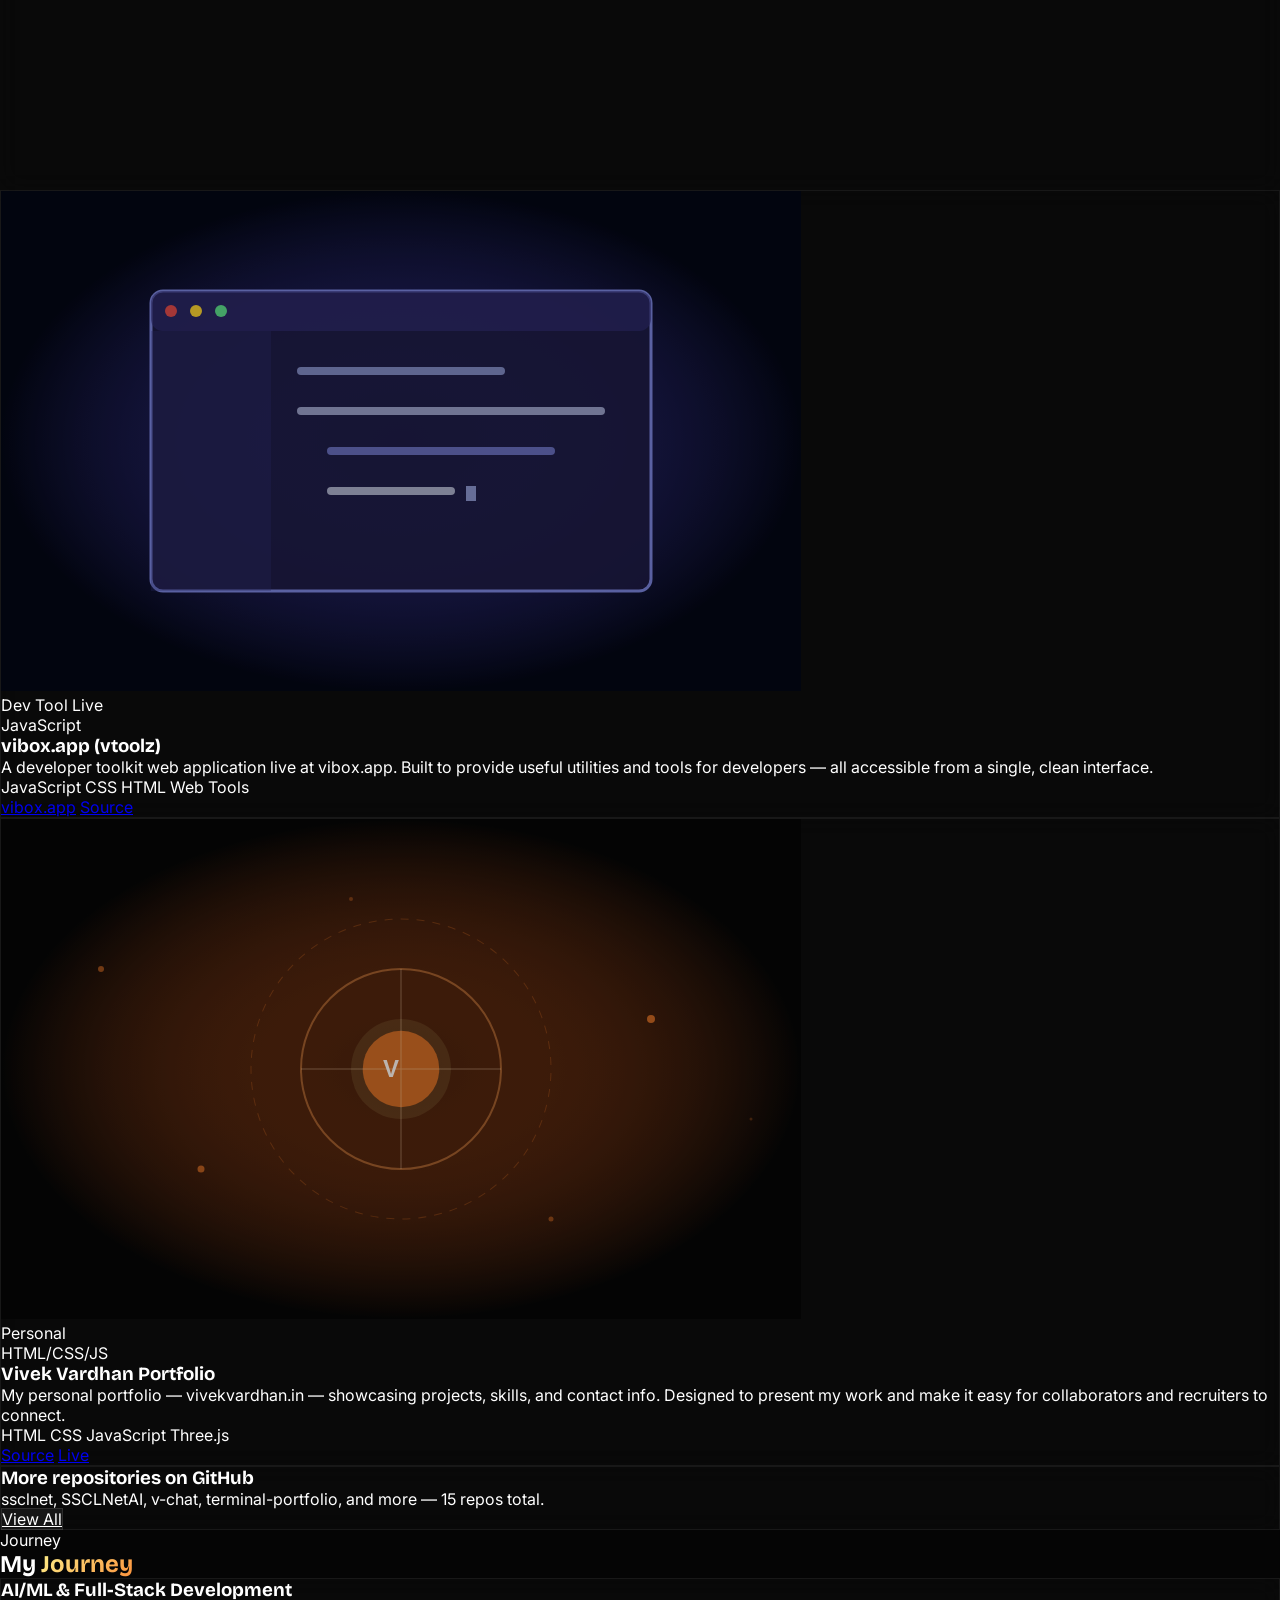
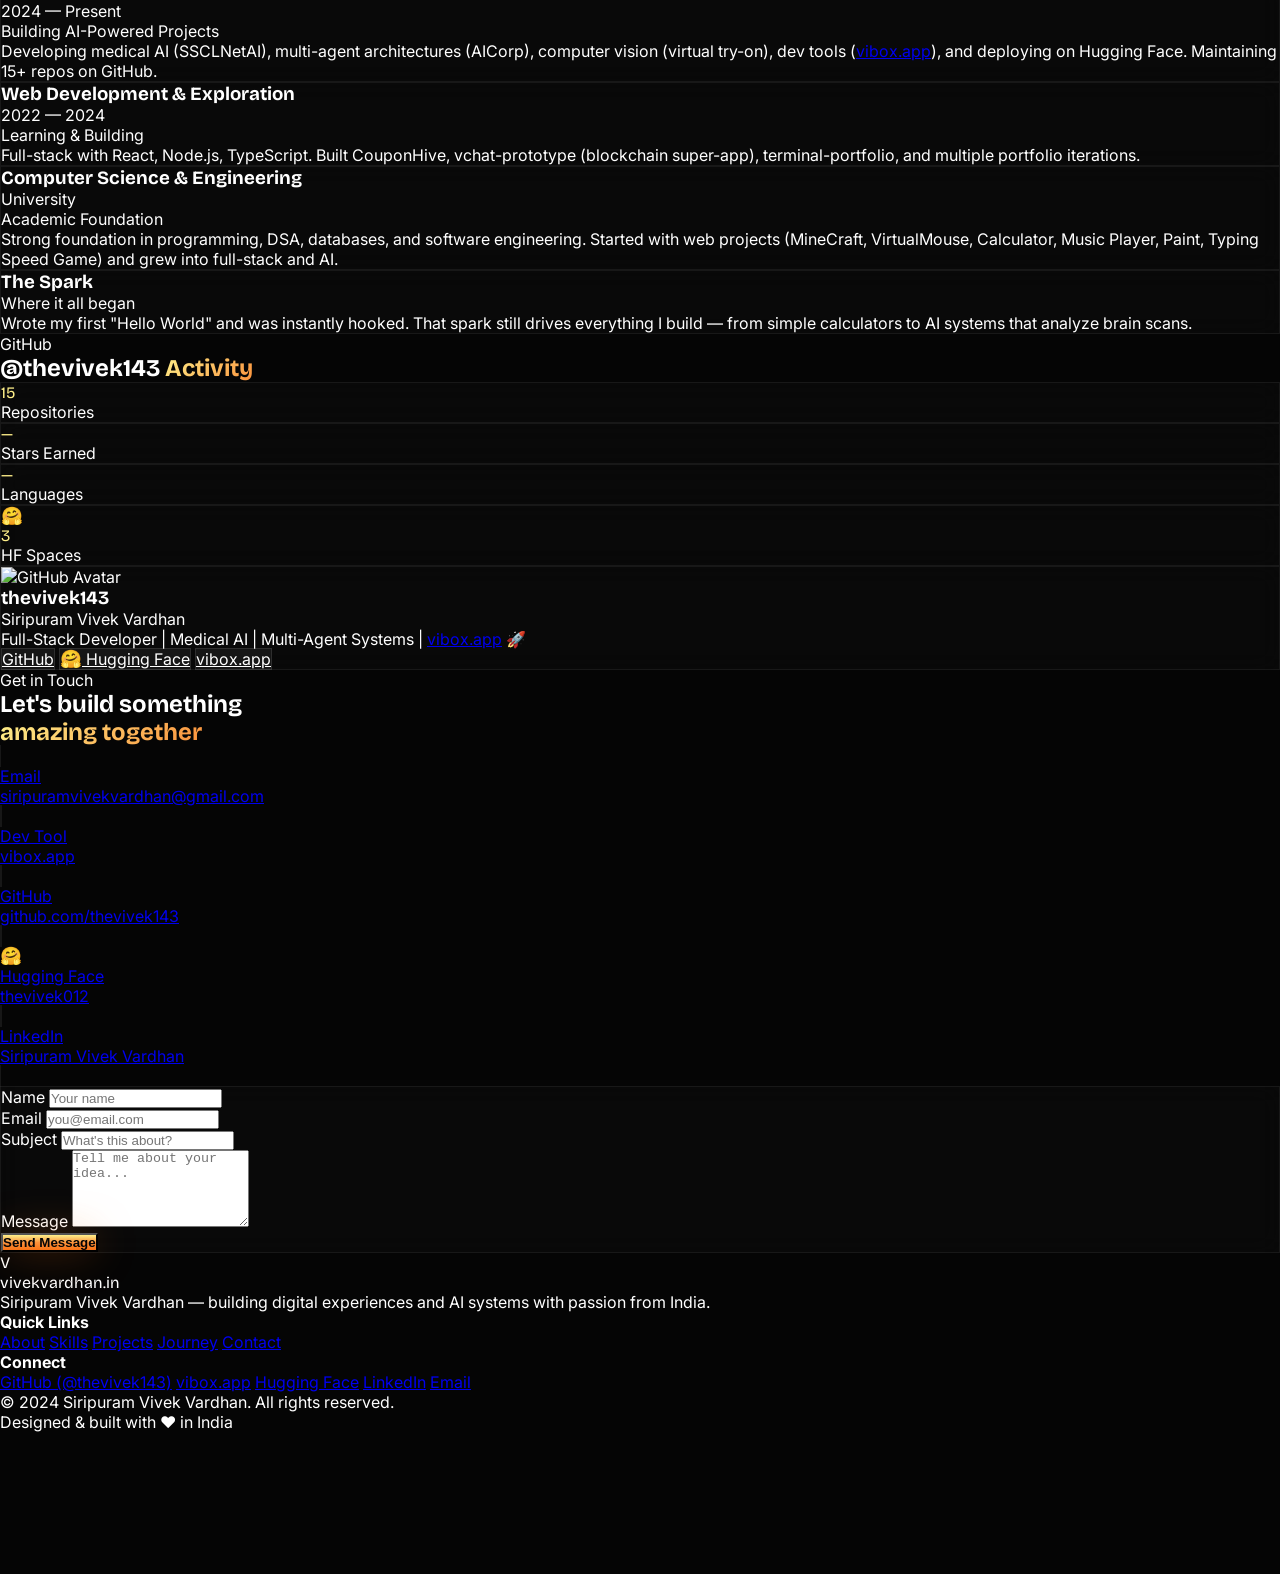
==== commit 06ba25c6: "Replace profile image with SVG asset for improved scalability and quality" ====
--- a/index.html
+++ b/index.html
@@ -316,7 +316,7 @@
                         <div class="absolute -inset-8 bg-gradient-to-br from-orange-500/20 via-transparent to-orange-500/10 rounded-[40px] blur-2xl"></div>
                         <div class="relative glass-card rounded-[32px] p-8 w-[320px] sm:w-[360px]">
                             <div class="w-full aspect-square rounded-2xl overflow-hidden mb-6 bg-white/5 relative">
-                                <img src="https://avatars.githubusercontent.com/u/66245161?v=4" alt="Siripuram Vivek Vardhan" class="w-full h-full object-cover">
+                                <img src="./assets/images/profile.svg" alt="Siripuram Vivek Vardhan" class="w-full h-full object-cover">
                                 <div class="absolute bottom-0 inset-x-0 h-16 bg-gradient-to-t from-[#0A0A0A] to-transparent"></div>
                             </div>
                             <div class="text-center mb-2">
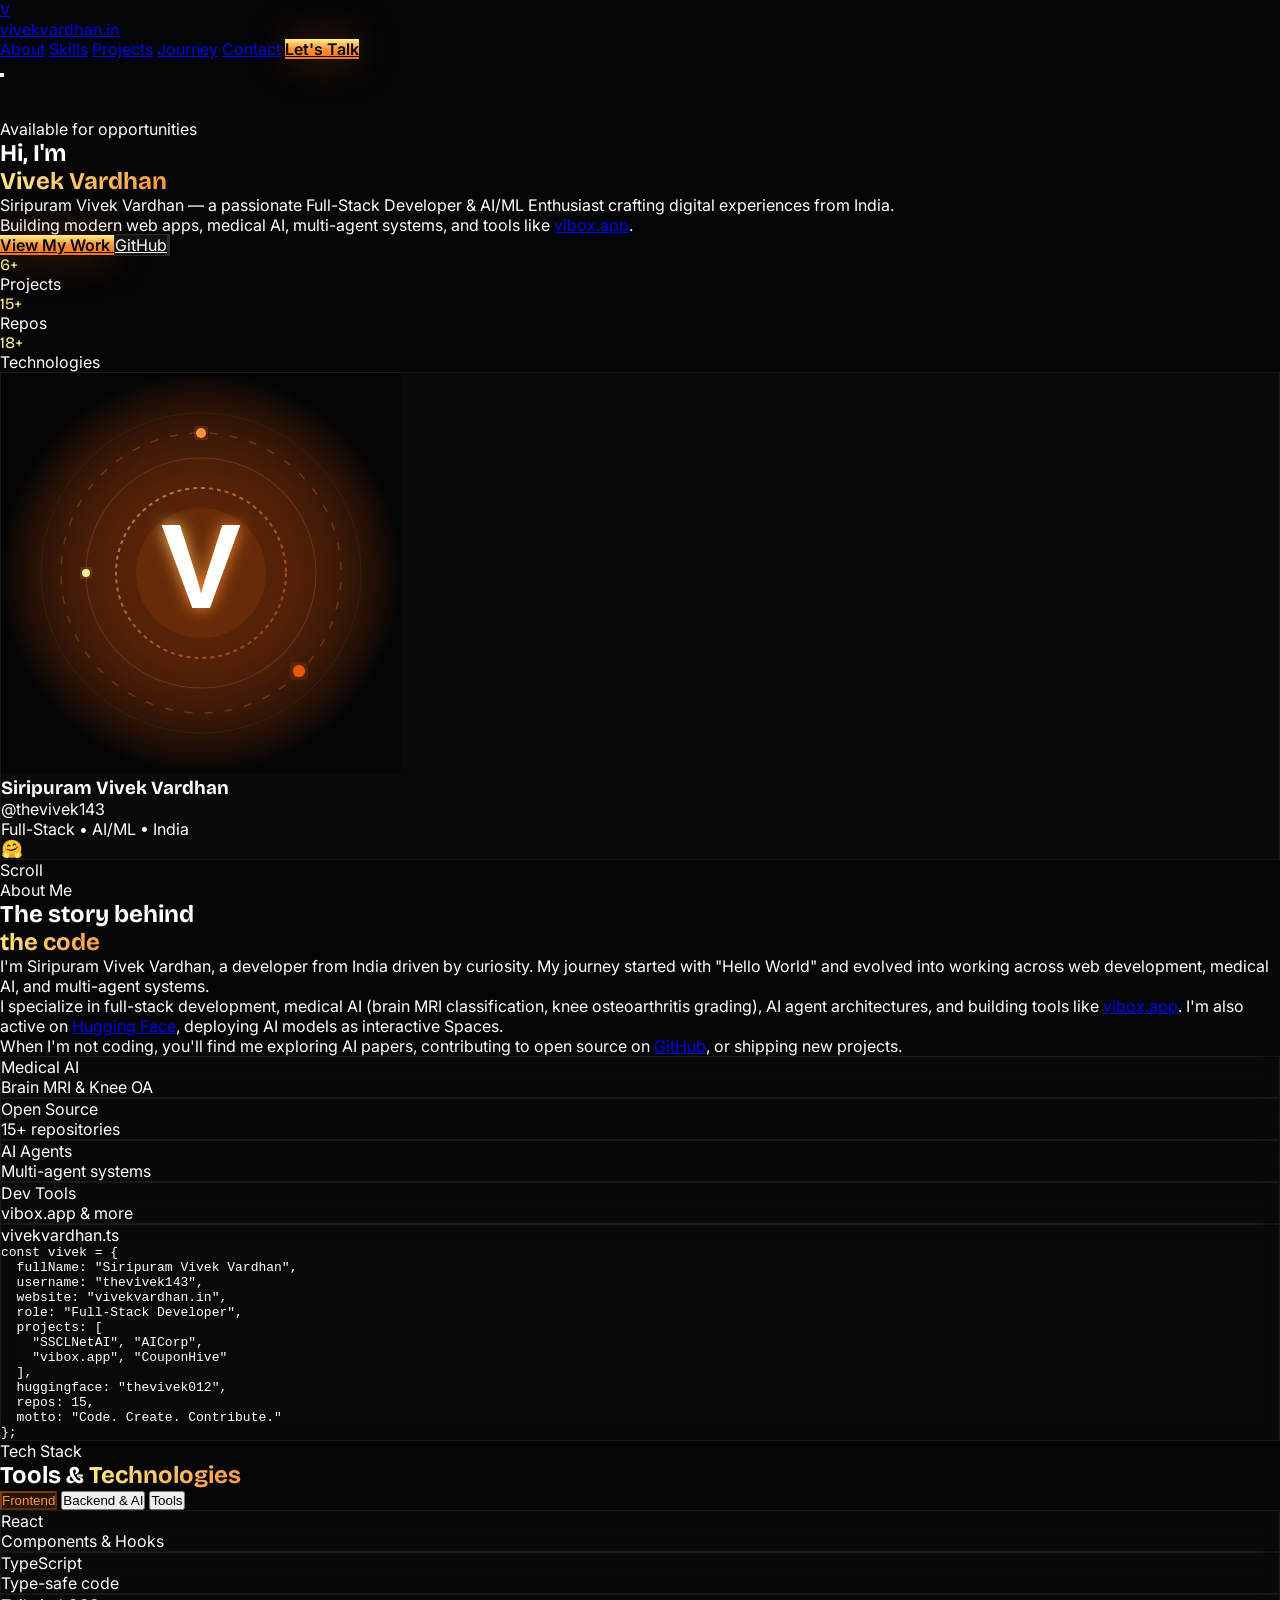
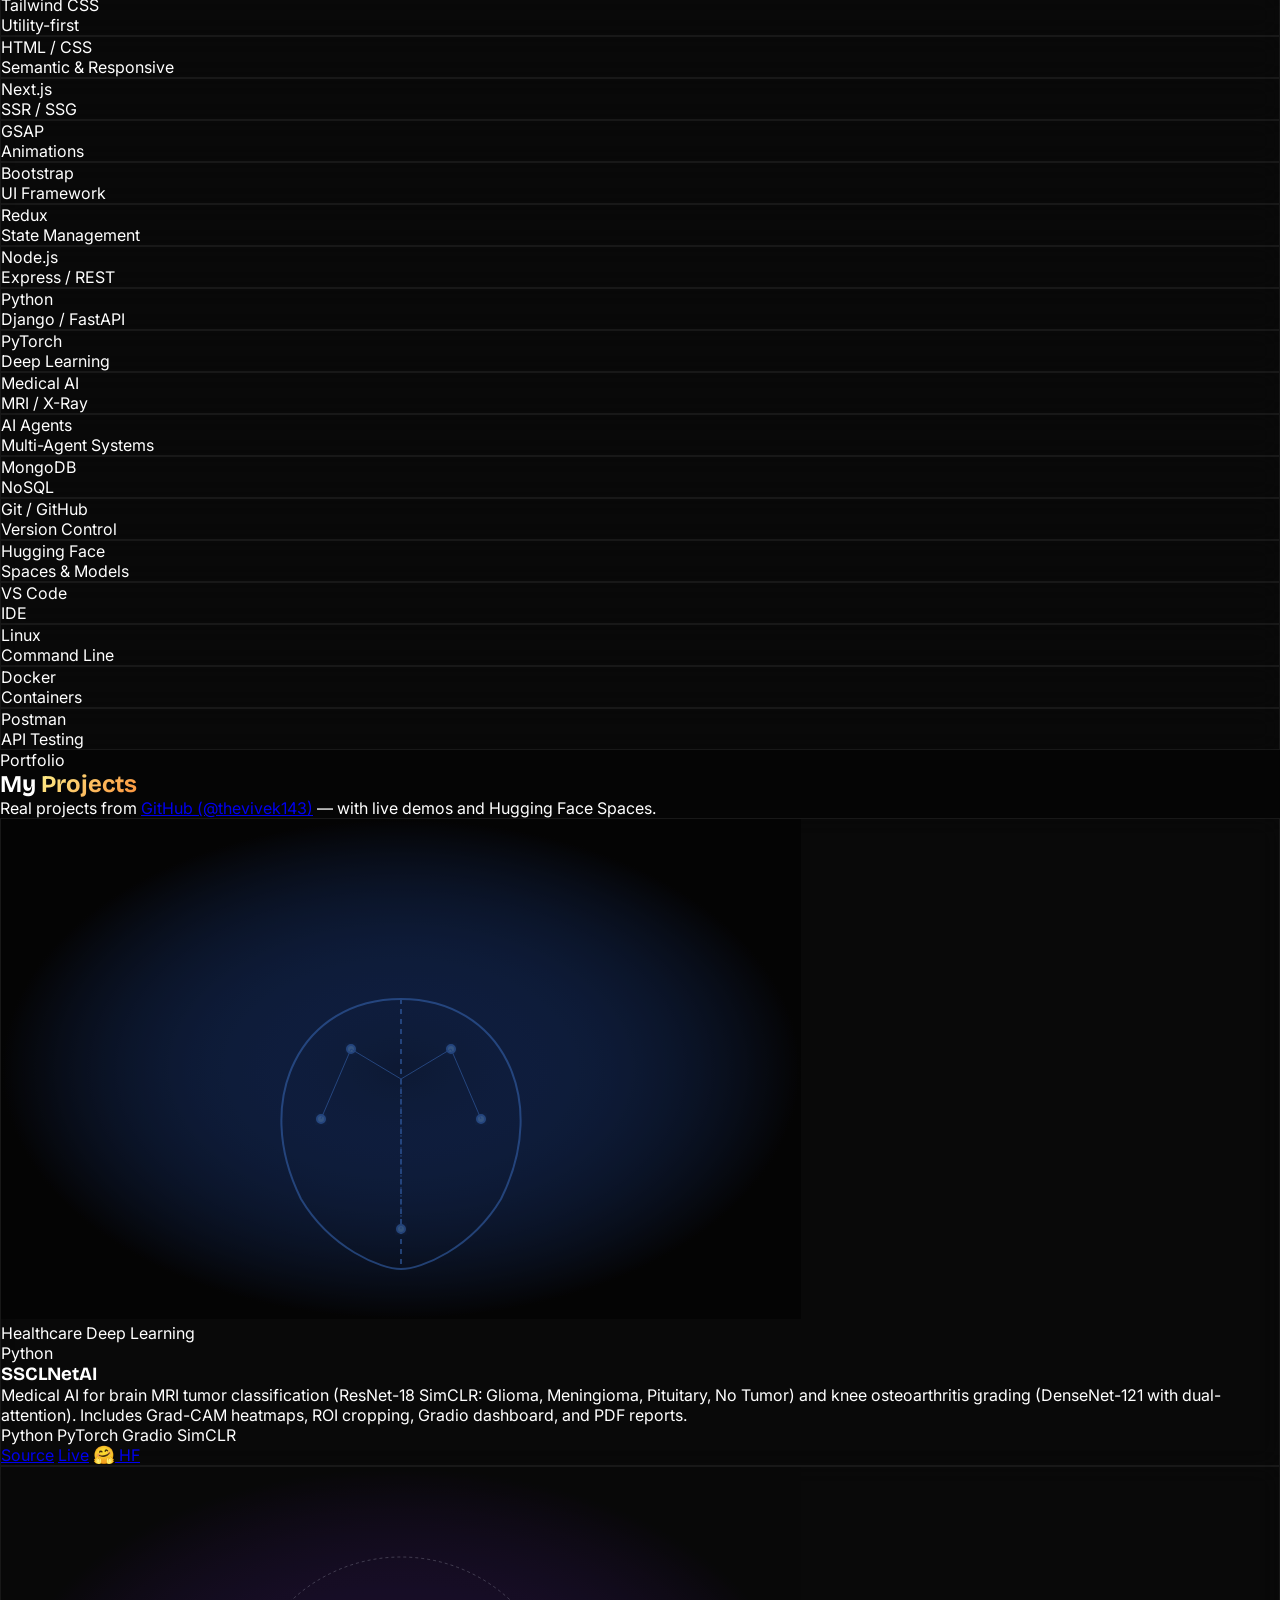
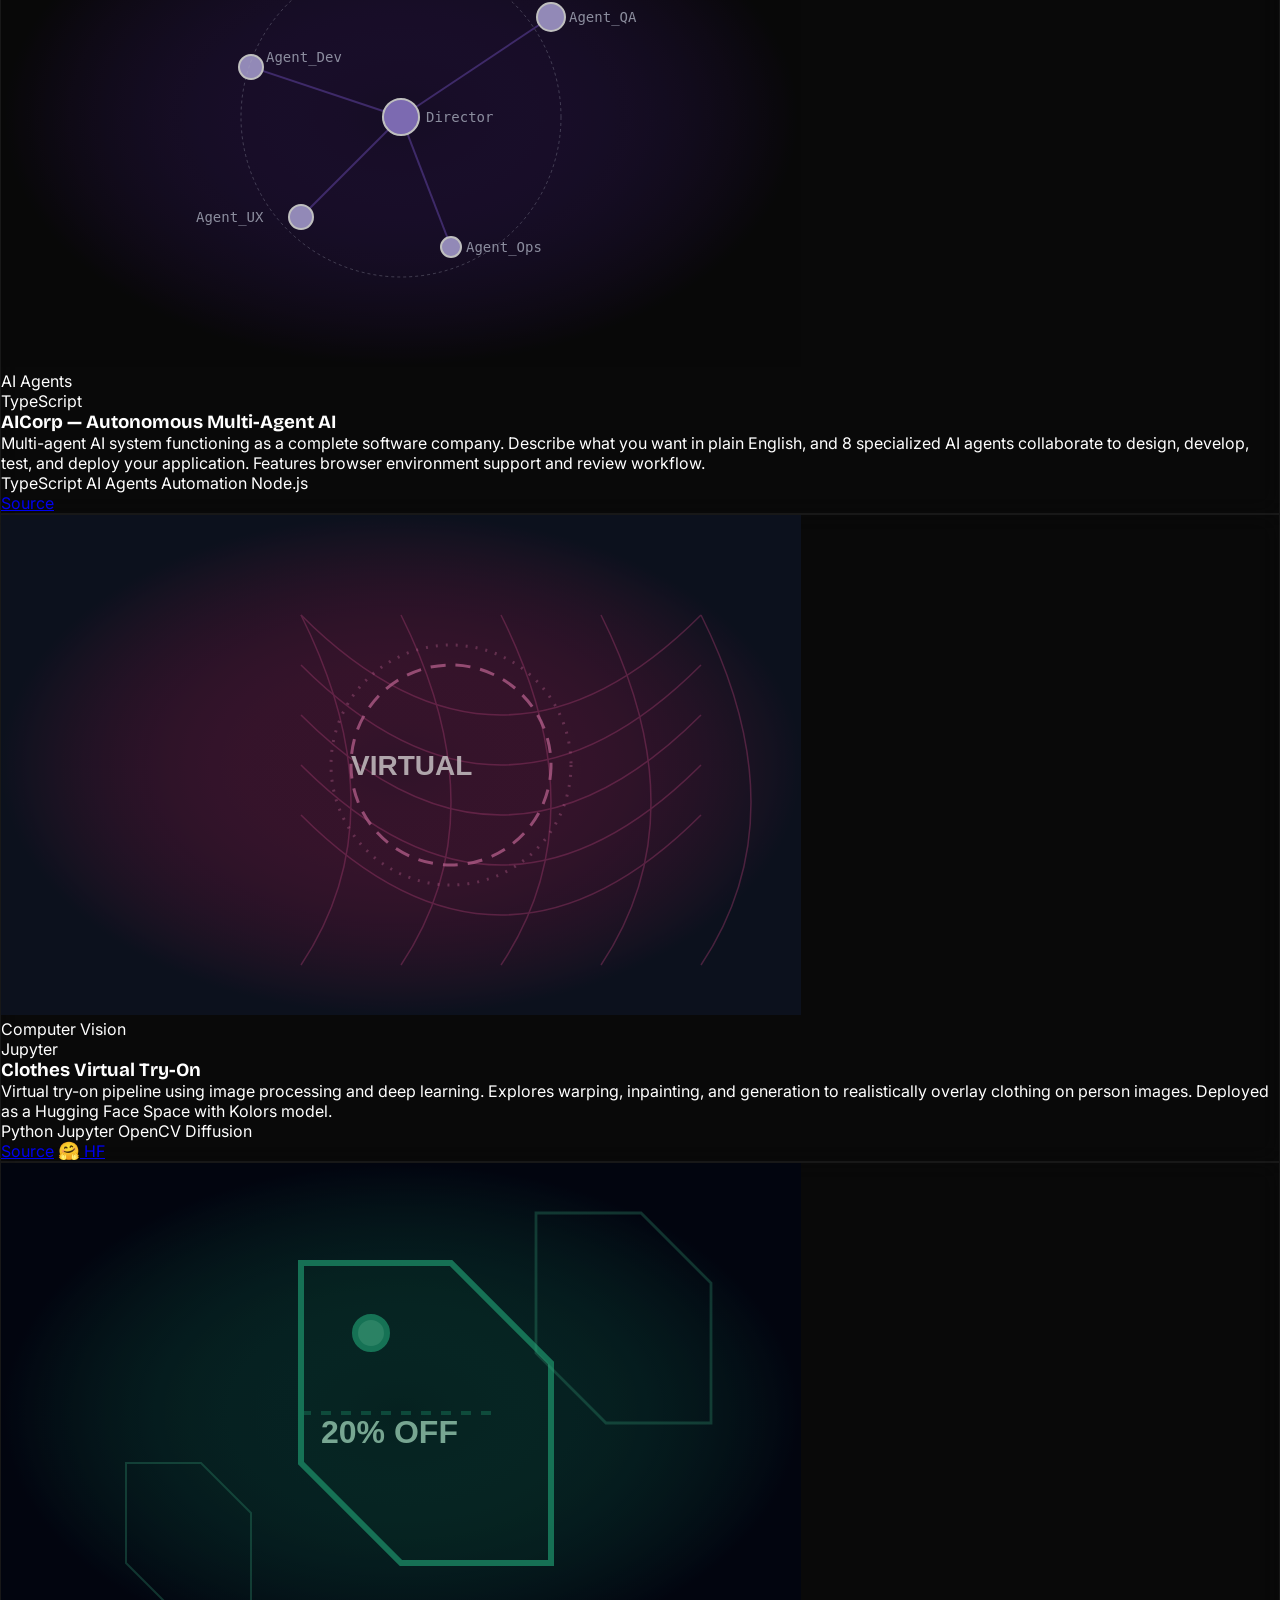
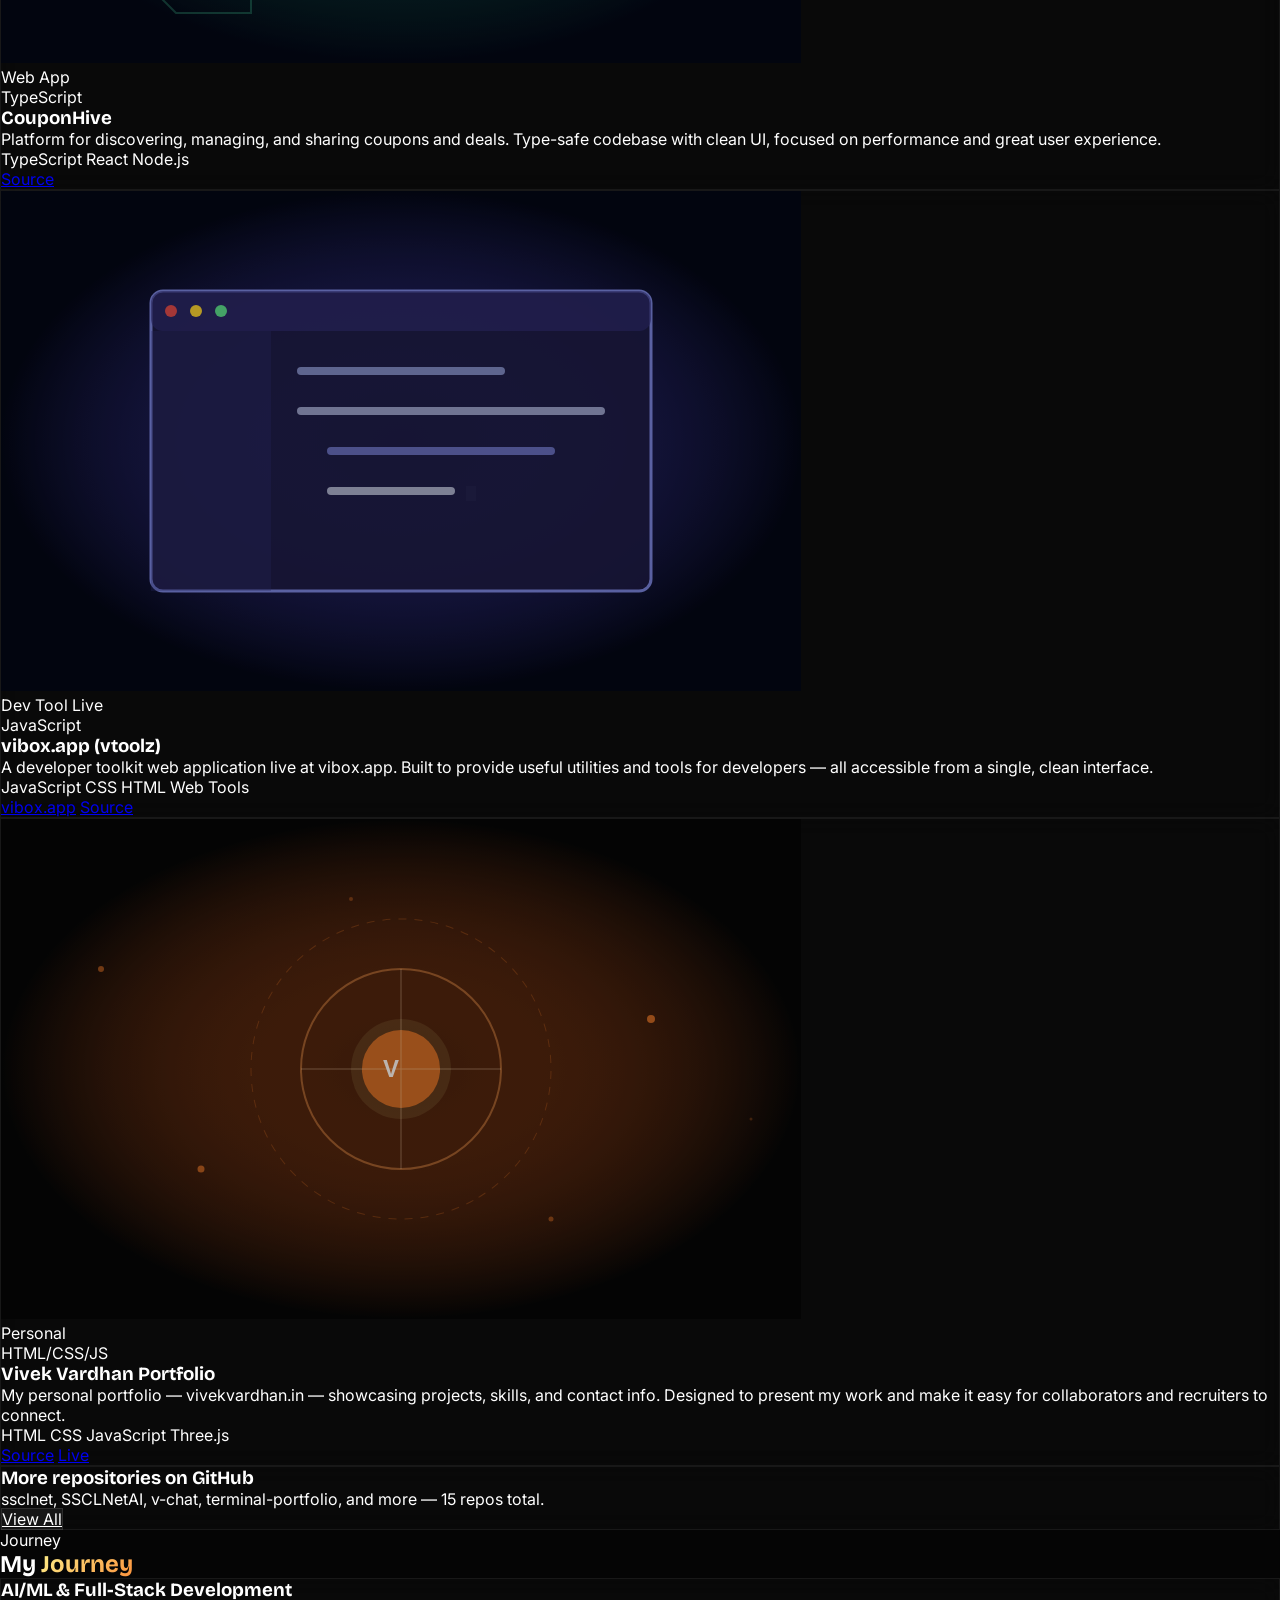
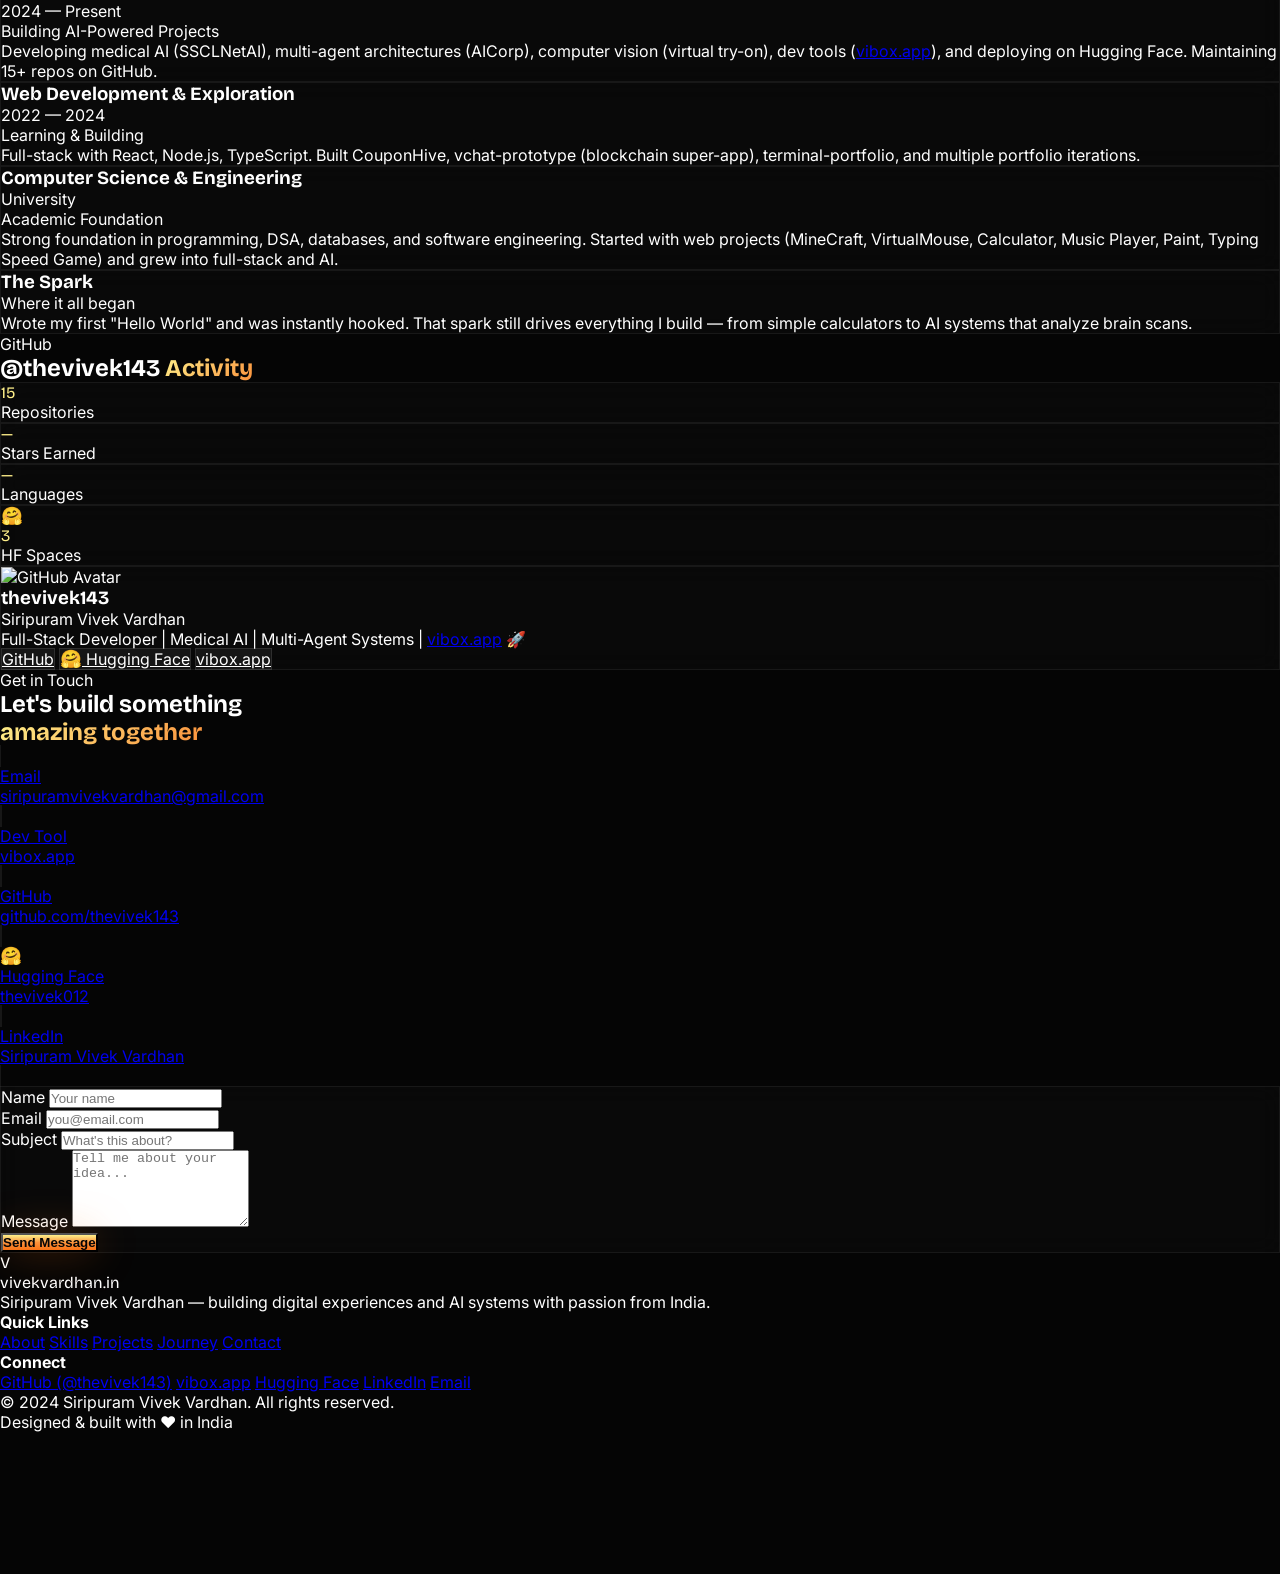
==== commit 69b5f156: "Update Lucide script version to 0.294.0 for improved stability" ====
--- a/index.html
+++ b/index.html
@@ -39,7 +39,7 @@
     <script src="https://cdn.tailwindcss.com"></script>
     <link href="https://fonts.googleapis.com/css2?family=Inter:wght@300;400;500;600&display=swap" rel="stylesheet">
     <link href="https://fonts.googleapis.com/css2?family=Bricolage+Grotesque:wght@300;400;500;600;700&display=swap" rel="stylesheet">
-    <script src="https://unpkg.com/lucide@latest"></script>
+    <script src="https://unpkg.com/lucide@0.294.0"></script>
     <script src="https://cdnjs.cloudflare.com/ajax/libs/three.js/r128/three.min.js"></script>
     <script src="https://cdnjs.cloudflare.com/ajax/libs/gsap/3.12.4/gsap.min.js"></script>
     <script src="https://cdnjs.cloudflare.com/ajax/libs/gsap/3.12.4/ScrollTrigger.min.js"></script>
